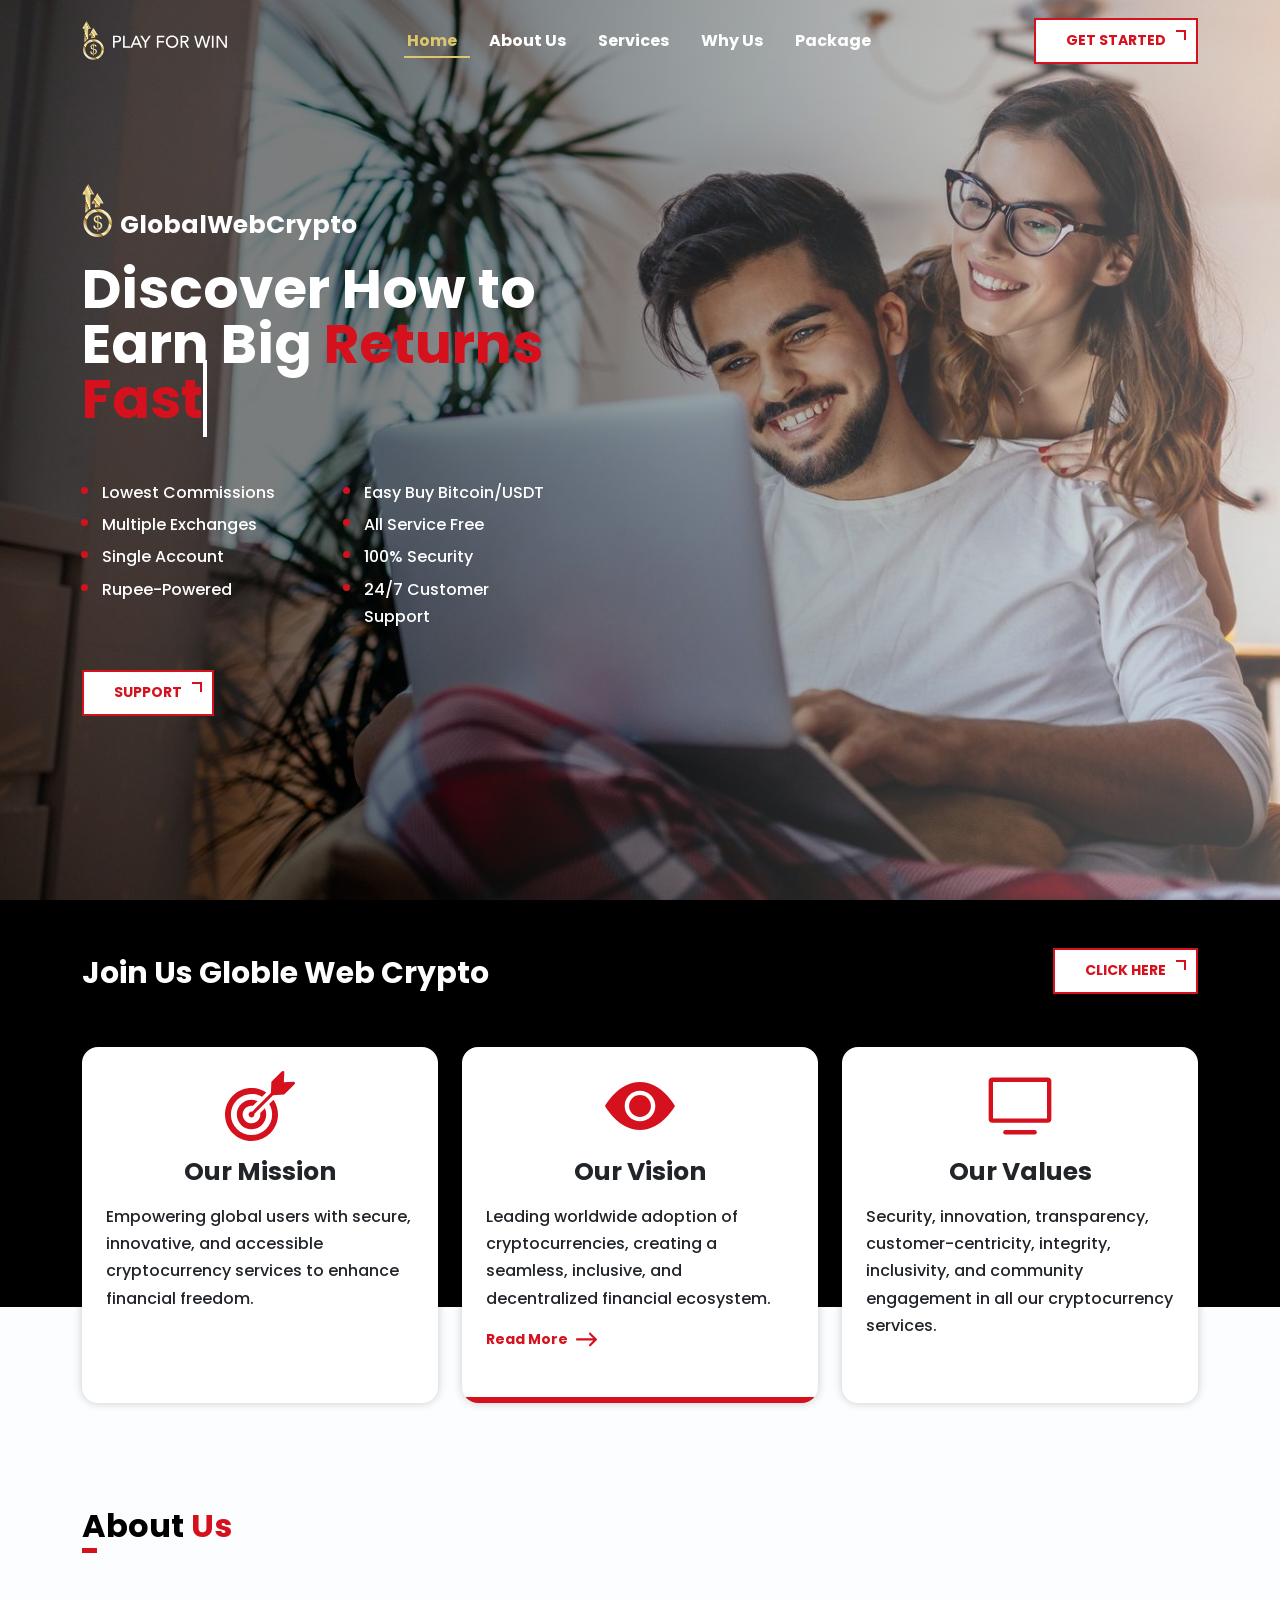
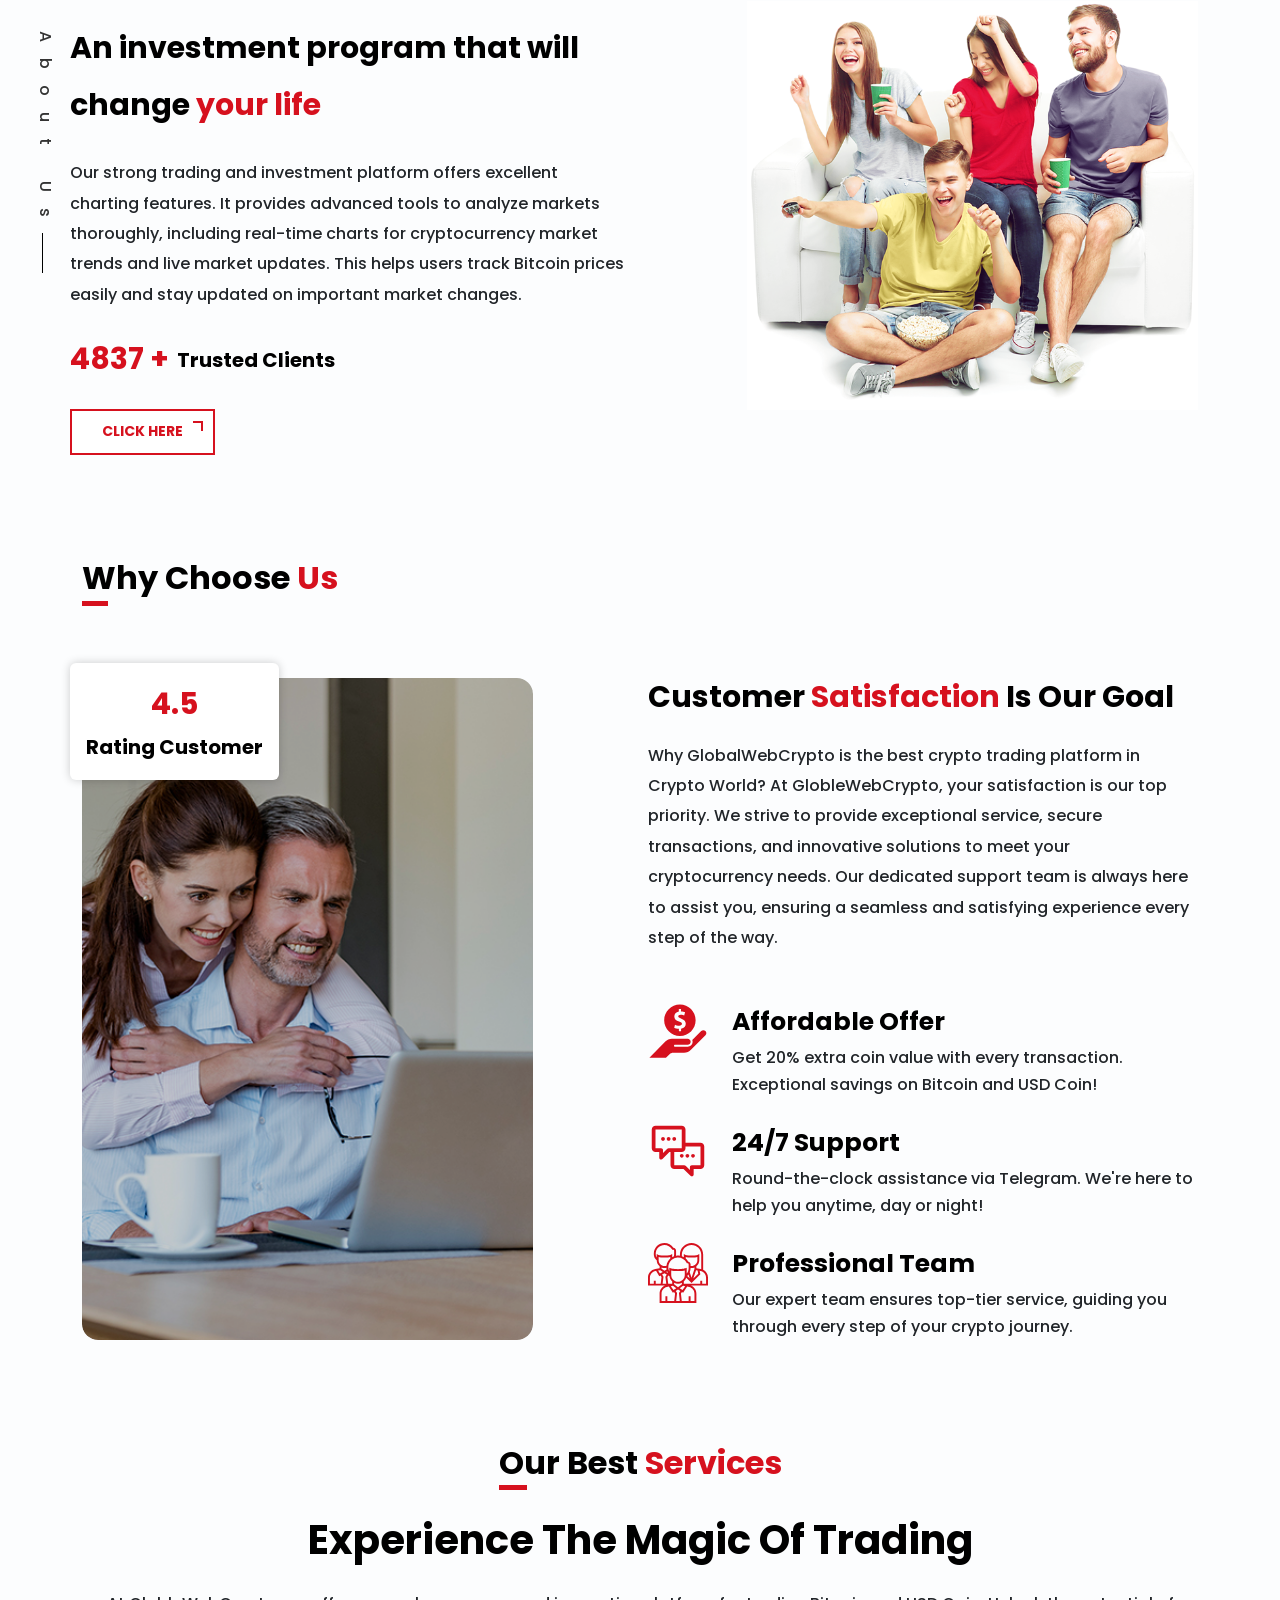
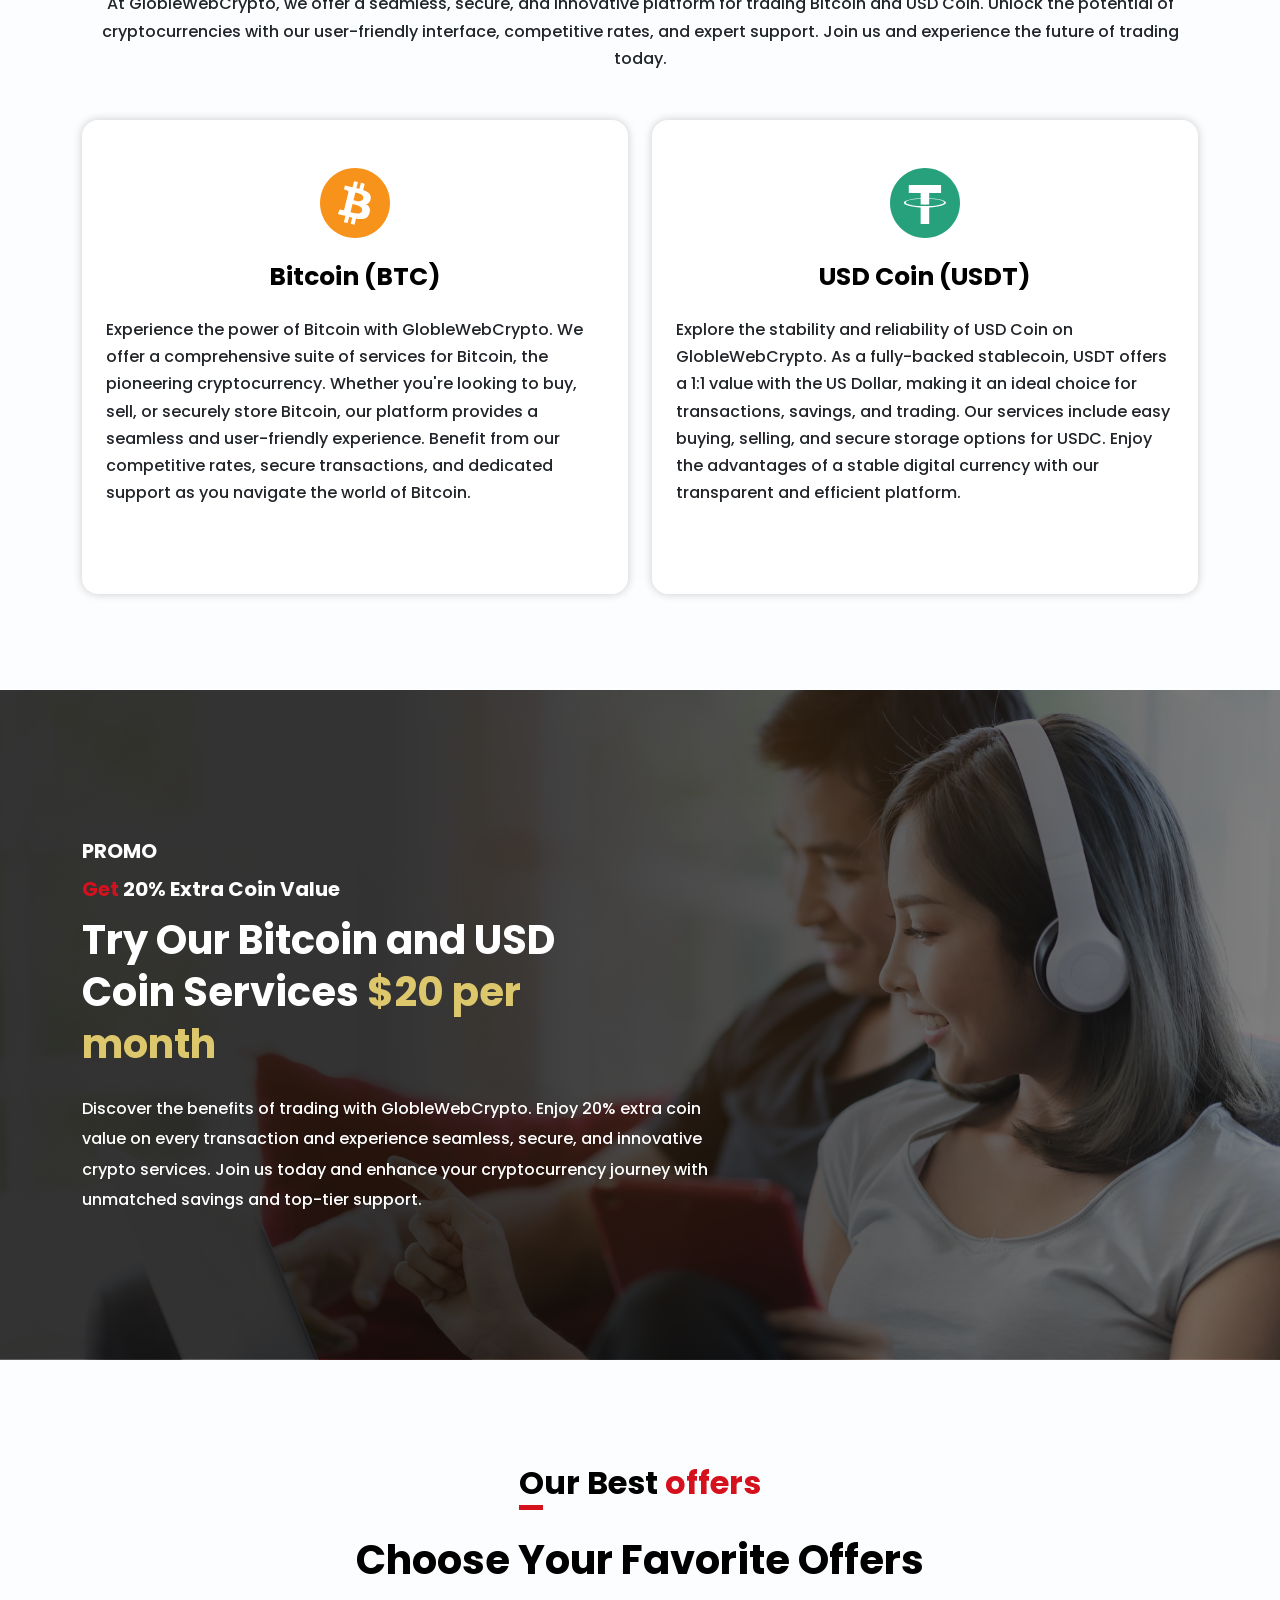
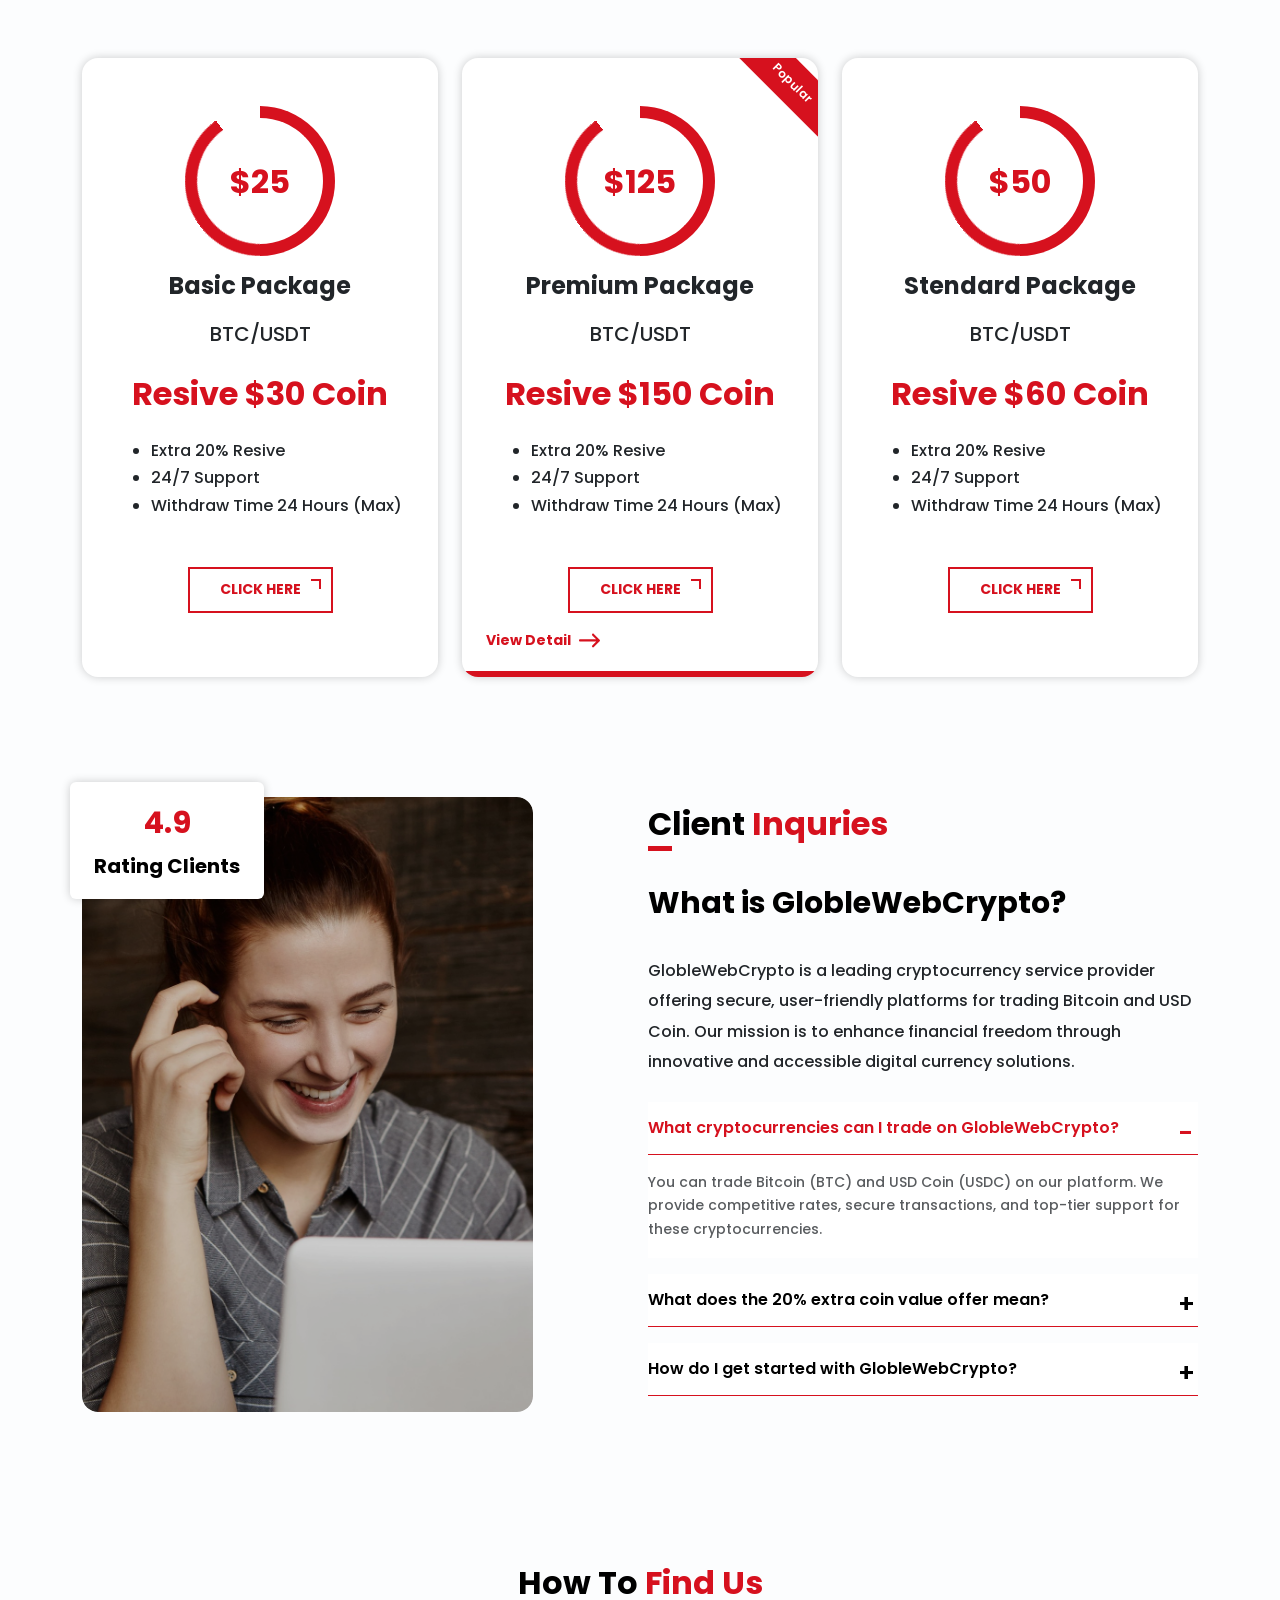
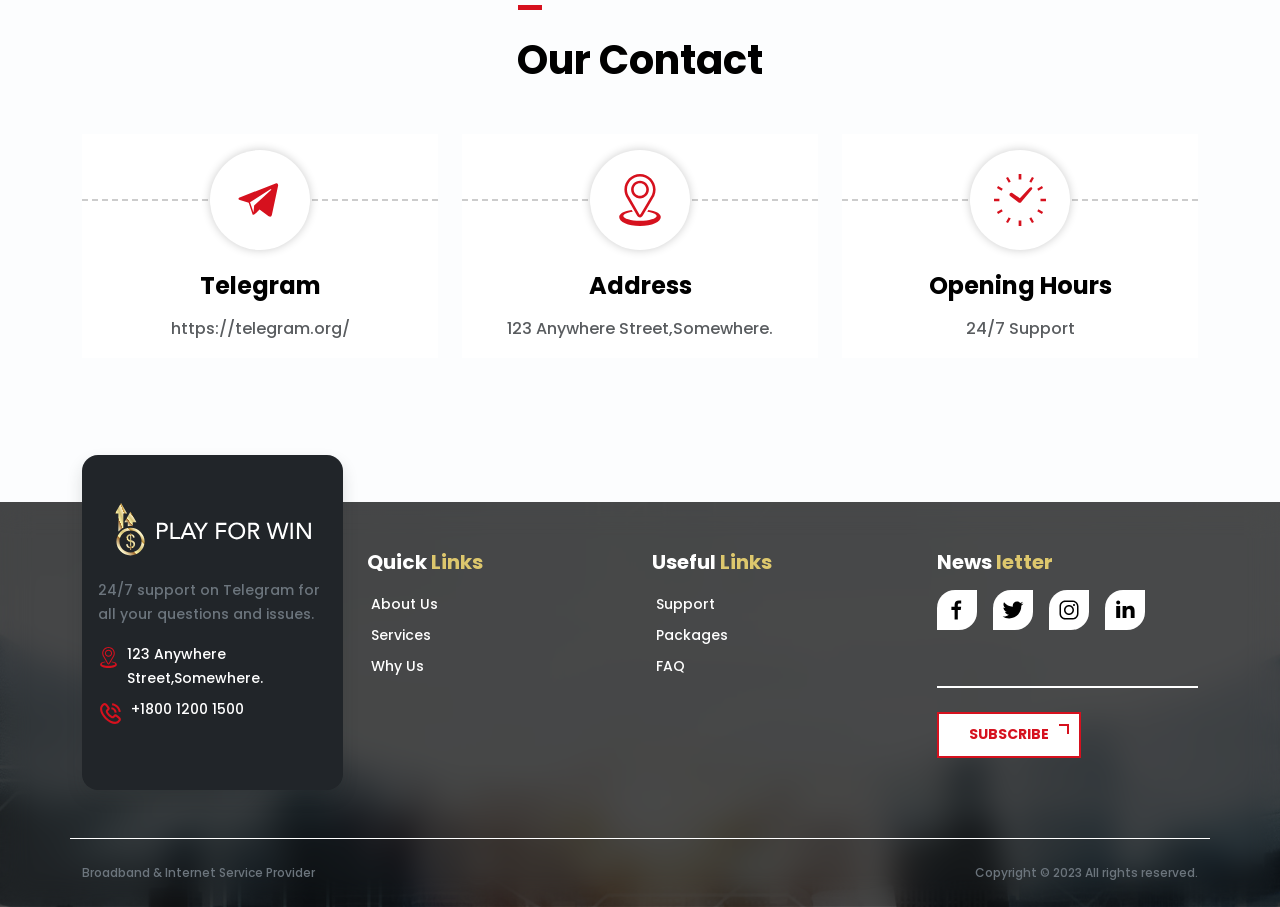
==== index.html @ 0b372827 "Update index.html" ====
<!DOCTYPE html>
<html lang="en">
<head>
    <meta charset="UTF-8">
    <!-- Static Required meta tags (should be same on every page) -->
    <meta http-equiv="content-type" content="text/html; charset=utf-8" />
    <meta name="viewport" content="width=device-width, initial-scale=1, maximum-scale=1, user-scalable=0, shrink-to-fit=no" />
    <meta name="theme-color" content="#1A73E9" />
    <meta http-equiv='X-UA-Compatible' content='IE=edge' />
    <meta name="web-author" content="web-author-name" />
    <meta name="googlebot" content="all">
    <meta name="revisit-after" content="3 days">
    <meta name="copyright" content="Site Name">
    <meta name="language" content="English">
    <meta name="distribution" content="Global" />
    <meta name="rating" content="General" />
    <!-- Twitter Meta -->
    <meta name="twitter:site" content="@miradontsoa">
    <meta name="twitter:creator" content="@miradontsoa">
    <meta name="twitter:card" content="summary">
    <!-- Facebook Meta -->
    <meta property="fb:app_id" content="0" />
    <meta property="og:type" content="website">
    <meta property="og:image:type" content="image/jpg">
    <meta property="og:image:width" content="1200">
    <meta property="og:image:height" content="630">
    <!-- Dynamic Meta Tags (Should change for every page) -->
    <title>GlobleWebCrypto | Home</title>
        <!-- Required meta tags -->
    <meta name="title" content="Title here" />
    <meta name="discrption" content="Discrption here" />
    <meta name="keyword" content="Keyword here" />
    <!-- Twitter Meta -->
    <meta name="twitter:title" content="Title here">
    <meta name="twitter:description" content="Discrption here">
    <meta name="twitter:image" content="assets/img/logo.svg">
    <!-- Facebook Meta -->
    <meta property="og:url" content="">
    <meta property="og:title" content="Title here">
    <meta property="og:description" content="Discrption here">
    <meta property="og:image" content="assets/img/logo/favicon-original.svg">
    <meta property="og:image:secure_url" content="assets/img/logo/favicon-original.svg">
    <link rel="shortcut icon" type="image/x-icon" href="assets/img/logo/favicon-original.svg" />
    <link rel="icon" type="image/x-icon" href="assets/img/logo/favicon-original.svg" />
    <meta name="classification" content="Title here" />
    <link rel="canonical" href="" />
    <!-- Bootstrap Css -->
    <link rel="stylesheet" href="assets/css/bootstrap.min.css">
    <!-- AOS Css -->
    <link rel="stylesheet" href="assets/css/aos.min.css">
    <!-- Custom Css -->
    <link rel="stylesheet" href="assets/css/style.min.css">
</head>

<body class="overflow-hidden">
    <!-- Preloader -->
    <div class="page-loader"><div class="spinner"></div></div>
    <!-- include Header -->
    <nav class="navbar navbar-expand-lg  position-fixed w-100 bg-transparent py-md-3 py-2 top-0" data-aos="fade-down" data-aos-duration="1000">
        <div class="container">
            <a class="navbar-brand fw-medium" href=""><img src="assets/img/header/logo.svg" alt="Logo" class="w-100 h-100"></a>
            <div class="d-lg-none d-flex align-items-center gap-2">
                <a href="https://telegram.org/" class="download_btn main_btn more_btn text-theme2 text-decoration-none d-sm-flex d-none">Get Started</a>
                <div class="icone_list " data-bs-toggle="offcanvas" data-bs-target="#offcanvasRight" aria-controls="offcanvasRight">
                    <img src="assets/img/header/menuBtn.svg" class="w-100" alt="">
                </div>
            </div>
            <div class="collapse navbar-collapse" id="navbarNav">
                <ul class="navbar-nav mx-auto align-items-center gap-3">
                    <li class="nav-item"><a class="nav-link position-relative fs-16 fw-bold fw-normal text-white active" aria-current="page" href="">Home</a></li>
                    <li class="nav-item"><a class="nav-link position-relative fs-16 fw-bold fw-normal text-white" href="#about">About Us</a></li>
                    <li class="nav-item"><a class="nav-link position-relative fs-16 fw-bold fw-normal text-white" href="#service">Services</a></li>
                    <li class="nav-item"><a class="nav-link position-relative fs-16 fw-bold fw-normal text-white" href="#whyus">Why Us</a></li>
                    <li class="nav-item"><a class="nav-link position-relative fs-16 fw-bold fw-normal text-white" href="#packages">Package</a></li>
                </ul>
                <div class="text-center"><a href="https://telegram.org/" class="download_btn main_btn more_btn text-theme2 text-decoration-none">Get Started</a></div>
            </div>
        </div>
        </nav>
        
        <div class="offcanvas offcanvas-end" tabindex="-1" id="offcanvasRight" aria-labelledby="offcanvasRightLabel">
            <div class="offcanvas-header bg-dark py-md-3 py-2">
                <h5 class="offcanvas-title fw-normal my-1 tag_title" id="offcanvasRightLabel"><img src="assets/img/header/logo.svg" alt="Logo" class="h-100"></h5>
                <button type="button" class="closeBtn bg-transparent p-0 shadow-none border-0" data-bs-dismiss="offcanvas"
                    aria-label="Close"><img src="assets/img/header/close.svg" alt="" class="w-100"></button>
            </div>
            <div class="offcanvas-body">
                <ul class="list-unstyled ps-5 tag_list">
                    <li class="pb-3"><a href="" class="fs-14 d-flex w-100 text-uppercase fw-normal text-black text-decoration-none">Home</a></li>
                    <li class="pb-3"><a href="#about" class="fs-14 d-flex w-100 text-uppercase fw-normal text-black text-decoration-none">About Us</a></li>
                    <li class="pb-3"><a href="#service" class="fs-14 d-flex w-100 text-uppercase fw-normal text-black text-decoration-none">Services</a></li>
                    <li class="pb-3"><a href="#whyus" class="fs-14 d-flex w-100 text-uppercase fw-normal text-black text-decoration-none">Why Us</a></li>
                    <li class="pb-3"><a href="#packages" class="fs-14 d-flex w-100 text-uppercase fw-normal text-black text-decoration-none">Package</a></li>
                </ul>
                <div class="d-sm-none d-block ps-5"><a href="https://telegram.org/" class="download_btn main_btn more_btn text-theme2 text-decoration-none">Get Started</a></div>
            </div>
        </div>
    <!-- Hero Section -->
    <div class="container-fluid hero-section vh-100 position-relative">
        <div class="container inner_section h-100 d-flex align-items-center py-md-0 py-5">
            <div class="row mt-md-0 mt-5">
                <div class="col-xl-6 col-lg-9 col-12 px-0 row mx-0 gap-md-4 gap-3 content" data-aos="fade-right" data-aos-duration="1000">
                    <div class="col-12 fs-25 lh-100 text-white fw-bold servicecontent d-flex align-items-sm-end align-items-start gap-2"><div class="serviceimg d-flex align-items-center"><img src="assets/img/icon/logo-icon.svg" class="w-100" alt=""></div>GlobalWebCrypto</div>
                    <div class="col-12 mainheading fs-1 fw-bolder text-white mb-4"> Discover How to Earn Big
                        <a href="https://telegram.org/" class="typewrite text-decoration-none text-theme2 text-center fw-bold" data-period="3000" data-type='[ "Returns Fast"]'>
                            <span class="wrap"></span>
                        </a>
                    </div>
                    <div class="brodline col-md-5 col-sm-6 text-white ps-0">
                        <ul class="fs-16">
                            <li>Lowest Commissions</li>
                            <li>Multiple Exchanges</li>
                            <li>Single Account</li>
                            <li>Rupee-Powered</li>
                        </ul>
                    </div>
                    <div class="brodline col-md-5 col-sm-6 text-white ps-0">
                        <ul class="fs-16">
                            <li>Easy Buy Bitcoin/USDT</li>
                            <li>All Service Free</li>
                            <li>100% Security</li>
                            <li>24/7 Customer Support</li>
                        </ul>
                    </div>
                    <div class=""><a href="https://telegram.org/" class="download_btn main_btn more_btn text-theme2 text-decoration-none">Support</a></div>
                </div>
            </div>
        </div>
    </div>
    <!-- Hero Section End -->

    <!-- Brand Card -->
    <div class="container-fluid brandCard bg-black">
        <div class="container inner_section pt-5">
            <div class="row">
                <div class="col text-white" data-aos="fade-right" data-aos-duration="1000">
                    <div class="fs-30 fw-bold" >Join Us Globle Web Crypto</div>
                    <!-- <div class="fs-30 fw-bold"><a href="tel: +180012001500" class="text-decoration-none text-white">+1800 1200 1500</a></div> -->
                </div>
                <div class="col-lg-auto mt-lg-0 mt-4" data-aos="fade-left" data-aos-duration="1000"><a href="https://telegram.org/" class="download_btn main_btn more_btn text-theme2 text-decoration-none text-nowrap checkBtn">CLICK HERE</a></div>
                <div class="col-12 px-0 mx-0 row pt-5 cardSection">
                    <div class="col-lg-4 mb-lg-0 mb-4" data-aos="fade-up" data-aos-duration="1000">
                        <div class="card h-100 border-0 rounded-4">
                            <div class="card-body p-4">
                                <div class="card-img text-center"><img src="assets/img/icon/mision.svg" class="h-100" alt="img"></div>
                                <h5 class="card-title text-center py-3 m-0 fs-25 fw-bold">Our Mission</h5>
                                <p class="card-text fs-16 lh-md text-justify">Empowering global users with secure, innovative, and accessible cryptocurrency services to enhance financial freedom.</p>
                                <a href="https://telegram.org/" class="readMoreBtn d-flex align-items-center text-decoration-none text-theme2 fw-bold fs-14">Read More <img src="assets/img/icon/rightarrow.svg" class="ms-2" alt=""></a>
                            </div>
                        </div>
                    </div>
                    <div class="col-lg-4 mb-lg-0 mb-4" data-aos="fade-up" data-aos-duration="1000">
                        <div class="card h-100 border-0 rounded-4 active">
                            <div class="card-body p-4">
                                <div class="card-img text-center"><img src="assets/img/icon/vision.svg" class="h-100" alt="img"></div>
                                <h5 class="card-title text-center py-3 m-0 fs-25 fw-bold">Our Vision</h5>
                                <p class="card-text fs-16 lh-md text-justify">Leading worldwide adoption of cryptocurrencies, creating a seamless, inclusive, and decentralized financial ecosystem.</p>
                                <a href="https://telegram.org/" class="readMoreBtn d-flex align-items-center text-decoration-none text-theme2 fw-bold fs-14">Read More <img src="assets/img/icon/rightarrow.svg" class="ms-2" alt=""></a>
                            </div>
                        </div>
                    </div>
                    <div class="col-lg-4 mb-lg-0 mb-4" data-aos="fade-up" data-aos-duration="1000">
                        <div class="card h-100 border-0 rounded-4">
                            <div class="card-body p-4">
                                <div class="card-img text-center"><img src="assets/img/icon/smart-tv.svg" class="h-100" alt="img"></div>
                                <h5 class="card-title text-center py-3 m-0 fs-25 fw-bold">Our Values</h5>
                                <p class="card-text fs-16 lh-md text-justify">Security, innovation, transparency, customer-centricity, integrity, inclusivity, and community engagement in all our cryptocurrency services.</p>
                                <a href="https://telegram.org/" class="readMoreBtn d-flex align-items-center text-decoration-none text-theme2 fw-bold fs-14">Read More <img src="assets/img/icon/rightarrow.svg" class="ms-2" alt=""></a>
                            </div>
                        </div>
                    </div>
                </div>
            </div>
        </div>
    </div>
    <!-- Brand Card End-->

    <!-- About Us Section -->
    <div class="container-fluid py-5  mt-5" id="about">
        <div class="container mt-md-5 mt-2 pt-lg-5">
            <div class="sectionheading mb-lg-5 mb-4 fs-2 fw-bold text-black" data-aos="fade-right" data-aos-duration="1000">About <span class="text-theme2">Us</span></div>
            <div class="row justify-content-between">
                <div class="col-xl-6 col-lg-7 position-relative order-lg-1 order-2 ps-md-0 ps-4" data-aos="fade-up-right" data-aos-duration="1000">
                    <h6 class="sideHeading typewrite m-0">About Us</h6>
                    <div class="fs-30 text-black fw-bold lh-150">An investment program that will change  <span class="text-theme2">your life</span> </div>
                    <div class="fs-16 lh-150 mt-4">Our strong trading and investment platform offers excellent charting features. It provides advanced tools to analyze markets thoroughly, including real-time charts for cryptocurrency market trends and live market updates. This helps users track Bitcoin prices easily and stay updated on important market changes.</div>
                    <div class="col-12 px-0 mx-0 row py-4 g-2">
                        <!-- <div class="col-xl-6 col px-0 text-nowrap">
                            <div class="d-flex align-items-center text-black fw-bold fs-20"><span class="fw-bolder fs-30 text-theme2 me-1">4K</span> Ultra HD Quality</div>
                        </div> -->
                        <div class="col-xl-6 col px-0 text-nowrap">
                            <div class="d-flex align-items-center text-black fw-bold fs-20"><span class="fw-bolder fs-30 text-theme2 me-2">4837 +</span> Trusted Clients</div>
                        </div>
                    </div>
                    <div class=""><a href="https://telegram.org/" class="download_btn main_btn more_btn text-theme2 text-decoration-none">CLICK HERE</a></div>
                </div>
                <div class="col-lg-5 order-lg-2 order-1 mb-lg-0 mb-4" data-aos="fade-up-left" data-aos-duration="1000">
                    <div class=""><img src="assets/img/index/aboutus.png" alt="" class="w-100"></div>
                </div>
            </div>
        </div>
    </div>
    <!-- About Us Section End-->


    <!-- Why Choose Us Section -->
    <div class="container-fluid py-md-5 whychooseusSection" id="whyus">
        <div class="container inner_section">
            <div class="sectionheading mb-md-5 mb-4 fs-2 fw-bold text-black" data-aos="fade-right" data-aos-duration="1000">Why Choose <span class="text-theme2">Us</span></div>
            <div class="row pt-4 justify-content-between">
                <div class="col-xl-5 col-lg-6 mb-lg-0 mb-4 leftSide position-relative" data-aos="zoom-in-right" data-aos-duration="1000">
                    <div class="rounded-4 userImg position-relative h-100"><img src="assets/img/index/whychooseus.jpg" alt="" class="w-100 h-100 rounded-4"></div>
                    <div class="text-center card d-inline-block border-0 bg-white position-absolute ratings">
                        <div class="card-body">
                            <div class="fs-30 text-theme2 fw-bolder userrating">4.5</div>
                            <div class="text-black fs-20 fw-bold ratingCustomer">Rating Customer</div>
                        </div>
                    </div>
                </div>
                <div class="col-lg-6 ps-xl-2 ps-lg-5 position-relative contentSide" data-aos="zoom-in-left" data-aos-duration="1000">
                    <div class="fs-30 text-black fw-bold lh-120">Customer <span class="text-theme2">Satisfaction</span> Is Our Goal</div>
                    <div class="fs-16 lh-150 mt-4">
                        Why GlobalWebCrypto is the best crypto trading platform in Crypto World?
                        At GlobleWebCrypto, your satisfaction is our top priority. We strive to provide exceptional service, secure transactions, and innovative solutions to meet your cryptocurrency needs. Our dedicated support team is always here to assist you, ensuring a seamless and satisfying experience every step of the way.
                    </div>
                    <div class="col-12 px-0 mx-0 row pt-5 py-4 gap-4 whychooseSide">
                        <div class="col-auto px-0">
                            <div class="monyIcone"><img src="assets/img/icon/save-money.svg" alt="" class="h-100"></div>
                        </div>
                        <div class="col px-0">
                            <div class="text-black fw-bold fs-25">Affordable Offer</div>
                            <div class="fs-16">Get 20% extra coin value with every transaction. Exceptional savings on Bitcoin and USD Coin!</div>
                        </div>
                    </div>
                    <div class="col-12 px-0 mx-0 row pb-4 gap-4 whychooseSide">
                        <div class="col-auto px-0">
                            <div class="monyIcone"><img src="assets/img/icon/chat.svg" alt="" class="h-100"></div>
                        </div>
                        <div class="col px-0">
                            <div class="text-black fw-bold fs-25">24/7 Support</div>
                            <div class="fs-16">Round-the-clock assistance via Telegram. We're here to help you anytime, day or night!</div>
                        </div>
                    </div>
                    <div class="col-12 px-0 mx-0 row  gap-4 whychooseSide">
                        <div class="col-auto px-0">
                            <div class="monyIcone"><img src="assets/img/icon/team.svg" alt="" class="h-100"></div>
                        </div>
                        <div class="col px-0">
                            <div class="text-black fw-bold fs-25">Professional Team</div>
                            <div class="fs-16">Our expert team ensures top-tier service, guiding you through every step of your crypto journey.</div>
                        </div>
                    </div>
                </div>
            </div>
        </div>
    </div>
    <!-- Why Choose Us Section -->


    <!-- Our Best Services Section -->
    <div class="container-fluid py-5 ourBestServices" id="service">
        <div class="container">
            <div class="row">
                <div class="col-12 text-md-center">
                    <div class="sectionheading  mb-4  fs-2 fw-bold text-black" data-aos="fade-right" data-aos-duration="1000">Our Best <span class="text-theme2">Services</span></div>
                    <div class="fw-bolder mb-md-4 mb-3 text-black fs-1 lh-120" data-aos="fade-left" data-aos-duration="1000">Experience The Magic Of Trading</div>
                    <div class="fs-16 text-dark" data-aos="fade-right" data-aos-duration="1000">At GlobleWebCrypto, we offer a seamless, secure, and innovative platform for trading Bitcoin and USD Coin. Unlock the potential of cryptocurrencies with our user-friendly interface, competitive rates, and expert support. Join us and experience the future of trading today.</div>
                </div>
                <div class="col-12 px-0 mx-0 g-4 row  cardSection">
                    <div class="col-md-6 col-sm-12" data-aos="fade-up" data-aos-duration="1000">
                        <div class="card h-100 border-0 rounded-4">
                            <div class="card-body py-lg-5 p-4">
                                <div class="card-img text-center"><img src="assets/img/icon/btc.svg" class="h-100" alt="img"></div>
                                <h5 class="card-title text-center py-4 m-0 fs-25 fw-bold text-black">Bitcoin (BTC)</h5>
                                <p class="card-text fs-16 lh-md text-justify">Experience the power of Bitcoin with GlobleWebCrypto. We offer a comprehensive suite of services for Bitcoin, the pioneering cryptocurrency. Whether you're looking to buy, sell, or securely store Bitcoin, our platform provides a seamless and user-friendly experience. Benefit from our competitive rates, secure transactions, and dedicated support as you navigate the world of Bitcoin.</p>
                                <a href="https://telegram.org/" class="readMoreBtn d-flex align-items-center text-decoration-none text-theme2 fw-bold fs-14">View Detail <img src="assets/img/icon/rightarrow.svg" class="ms-2" alt=""></a>
                            </div>
                        </div>
                    </div>
                    <div class="col-md-6 col-sm-12" data-aos="fade-up" data-aos-duration="1000">
                        <div class="card h-100 border-0 rounded-4">
                            <div class="card-body py-lg-5 p-4">
                                <div class="card-img text-center"><img src="assets/img/icon/usdt.svg" class="h-100" alt="img"></div>
                                <h5 class="card-title text-center py-4 m-0 fs-25 fw-bold text-black">USD Coin (USDT)</h5>
                                <p class="card-text fs-16 lh-md text-justify">Explore the stability and reliability of USD Coin on GlobleWebCrypto. As a fully-backed stablecoin, USDT offers a 1:1 value with the US Dollar, making it an ideal choice for transactions, savings, and trading. Our services include easy buying, selling, and secure storage options for USDC. Enjoy the advantages of a stable digital currency with our transparent and efficient platform.</p>
                                <a href="https://telegram.org/" class="readMoreBtn d-flex align-items-center text-decoration-none text-theme2 fw-bold fs-14">View Detail <img src="assets/img/icon/rightarrow.svg" class="ms-2" alt=""></a>
                            </div>
                        </div>
                    </div>
                </div>
            </div>
        </div>
    </div>
    <!-- Our Best Services Section End-->

    <!-- Promo Code Section -->
    <div class="container-fluid discountSection my-md-5 mt-2 py-5">
        <div class="container inner_section my-5 py-md-5">
            <div class="row">
                <div class="col-12 fs-20 text-white fw-bolder mb-1" data-aos="fade-right" data-aos-duration="1000">PROMO</div>
                <div class="col-12 fs-20 fw-bold text-white mb-2" data-aos="fade-left" data-aos-duration="1000"> <span class="text-theme2">Get</span> 20% Extra Coin Value</div>
                <div class="col-lg-6 fs-1 fw-bold text-white lh-120 mb-4" data-aos="fade-right" data-aos-duration="1000">Try Our Bitcoin and USD Coin Services <span class="text-theme1"> $20 per month</span></div>
                <div class="col-lg-7 text-white fs-16 lh-150" data-aos="fade-left" data-aos-duration="1000">Discover the benefits of trading with GlobleWebCrypto. Enjoy 20% extra coin value on every transaction and experience seamless, secure, and innovative crypto services. Join us today and enhance your cryptocurrency journey with unmatched savings and top-tier support.</div>
            </div>
        </div>
    </div>
    <!-- Promo Code Section End -->

    <!-- Our Best Packages Section -->
    <div class="container-fluid py-5 packagesSection" id="packages">
        <div class="container inner_section">
            <div class="row">
                <div class="col-12 text-md-center">
                    <div class="sectionheading mb-4 fs-2 fw-bold text-black" data-aos="fade-right" data-aos-duration="1000">Our Best <span class="text-theme2">offers</span></div>
                    <div class="fw-bolder mb-md-4 mb-3 text-black fs-1 lh-120" data-aos="fade-left" data-aos-duration="1000">Choose Your Favorite Offers</div>
                    <!-- <div class="fs-16 text-dark" data-aos="fade-right" data-aos-duration="1000">Lorem ipsum dolor sit amet consectetur adipisicing elit. Voluptates, aliquam laborum! Sunt tempora fugit aliquid.</div> -->
                </div>
                <div class="col-12 px-0 mx-0 g-4 row  cardSection">
                    <div class="col-xl-4 col-md-6" data-aos="fade-up" data-aos-duration="1000">
                        <div class="card h-100 border-0 rounded-4">
                            <div class="card-body p-4 pt-5">
                                <div class="roundedprogress blue">
                                    <span class="progress-left">
                                        <span class="progress-bar"></span>
                                    </span>
                                    <span class="progress-right">
                                        <span class="progress-bar"></span>
                                    </span>
                                    <div class="progress-value fw-bold fs-2 d-flex align-items-center justify-content-center">$25</div>
                                </div>
                                <h5 class="card-title text-center py-3 m-0 fs-4 fw-bold">Basic Package</h5>
                                <div class="text-center fs-5 mb-3">BTC/USDT</div>
                                <div class="fs-2 text-center mb-3 fw-bolder text-theme2">Resive $30 Coin </div>
                                <div class="card-text fs-16 pb-3 text-center">
                                    <ul class="d-inline-block mx-auto text-start">
                                        <li>Extra 20% Resive</li>
                                        <li>24/7 Support</li>
                                        <li>Withdraw Time 24 Hours (Max)</li>
                                    </ul>
                                </div>
                                <div class="text-center my-3"><a href="https://telegram.org/" class="download_btn main_btn more_btn text-theme2 text-decoration-none">Click Here</a></div>
                                <a href="https://telegram.org/" class="readMoreBtn d-flex align-items-center text-decoration-none text-theme2 fw-bold fs-14">View Detail <img src="assets/img/icon/rightarrow.svg" class="ms-2" alt=""></a>
                            </div>
                        </div>
                    </div>
                    <div class="col-xl-4 col-md-6" data-aos="fade-up" data-aos-duration="1000">
                        <div class="card h-100 border-0 rounded-4 active">
                            <div class="card-body p-4 pt-5">
                                <div class="roundedprogress blue">
                                    <span class="progress-left">
                                        <span class="progress-bar"></span>
                                    </span>
                                    <span class="progress-right">
                                        <span class="progress-bar"></span>
                                    </span>
                                    <div class="progress-value fw-bold fs-2 d-flex align-items-center justify-content-center">$125</div>
                                </div>
                                <h5 class="card-title text-center py-3 m-0 fs-4 fw-bold"> Premium Package </h5>
                                <div class="text-center fs-5 mb-3">BTC/USDT</div>
                                <div class="fs-2 text-center mb-3 fw-bolder text-theme2">Resive $150 Coin</div>
                                <div class="card-text fs-16 pb-3 text-center">
                                    <ul class="d-inline-block mx-auto text-start">
                                        <li>Extra 20% Resive</li>
                                        <li>24/7 Support</li>
                                        <li>Withdraw Time 24 Hours (Max)</li>
                                    </ul>
                                </div>
                                <div class="text-center my-3"><a href="https://telegram.org/" class="download_btn main_btn more_btn text-theme2 text-decoration-none">Click Here</a></div>
                                <a href="https://telegram.org/" class="readMoreBtn d-flex align-items-center text-decoration-none text-theme2 fw-bold fs-14">View Detail <img src="assets/img/icon/rightarrow.svg" class="ms-2" alt=""></a>
                            </div>
                        </div>
                    </div>
                    <div class="col-xl-4 col-md-6" data-aos="fade-up" data-aos-duration="1000">
                        <div class="card h-100 border-0 rounded-4">
                            <div class="card-body p-4 pt-5">
                                <div class="roundedprogress blue">
                                    <span class="progress-left">
                                        <span class="progress-bar"></span>
                                    </span>
                                    <span class="progress-right">
                                        <span class="progress-bar"></span>
                                    </span>
                                    <div class="progress-value fw-bold fs-2 d-flex align-items-center justify-content-center">$50</div>
                                </div>
                                <h5 class="card-title text-center py-3 m-0 fs-4 fw-bold">Stendard Package</h5>
                                <div class="text-center fs-5 mb-3">BTC/USDT</div>
                                <div class="fs-2 text-center mb-3 fw-bolder text-theme2">Resive $60 Coin</div>
                                <div class="card-text fs-16 pb-3 text-center">
                                    <ul class="d-inline-block mx-auto text-start">
                                        <li>Extra 20% Resive</li>
                                        <li>24/7 Support</li>
                                        <li>Withdraw Time 24 Hours (Max)</li>
                                    </ul>
                                </div>
                                <div class="text-center my-3"><a href="https://telegram.org/" class="download_btn main_btn more_btn text-theme2 text-decoration-none">Click Here</a></div>
                                <a href="https://telegram.org/" class="readMoreBtn d-flex align-items-center text-decoration-none text-theme2 fw-bold fs-14">View Detail <img src="assets/img/icon/rightarrow.svg" class="ms-2" alt=""></a>
                            </div>
                        </div>
                    </div>
                </div>
            </div>
        </div>
    </div>
    <!-- Our Best Packages Section End-->


    <!-- Client Questions Section -->
    <div class="container-fluid py-5 mb-md-5 whychooseusSection packageClientSection" id="faq">
        <div class="container inner_section">
            <div class="sectionheading mb-md-5 mb-4 fs-2 fw-bold text-black d-lg-none" data-aos="fade-right" data-aos-duration="1000">Client <span class="text-theme2">Inquries</span></div>
            <div class="row pt-4 justify-content-between">
                <div class="col-xl-5 col-lg-6 mb-lg-0 mb-4 leftSide position-relative" data-aos="zoom-in-right" data-aos-duration="1000">
                    <div class="rounded-4 userImg position-relative h-100"><img src="assets/img/package/Use-data-User.jpg" alt="" class="w-100 h-100 rounded-4"></div>
                    <div class="text-center card d-inline-block border-0 bg-white position-absolute ratings">
                        <div class="card-body px-4">
                            <div class="fs-30 text-theme2 fw-bolder userrating">4.9</div>
                            <div class="text-black fs-20 fw-bold ratingCustomer">Rating Clients</div>
                        </div>
                    </div>
                </div>
                <div class="col-lg-6 ps-xl-2 ps-lg-5 position-relative contentSide" data-aos="fade-left" data-aos-duration="1000">
                    <div class="sectionheading mb-4 fs-2 fw-bold text-black d-lg-inline-block d-none">Client <span class="text-theme2">Inquries</span></div>
                    <div class="fs-30 text-black fw-bold lh-150">What is GlobleWebCrypto?</div>
                    <div class="fs-16 lh-150 my-4">GlobleWebCrypto is a leading cryptocurrency service provider offering secure, user-friendly platforms for trading Bitcoin and USD Coin. Our mission is to enhance financial freedom through innovative and accessible digital currency solutions.</div>
                    <div class="accordion accordion-flush " id="accordionFlushExample">
                        <div class="accordion-item border-0 mb-3" data-aos="fade-left" data-aos-duration="1000">
                            <h2 class="accordion-header" id="flush-headingOne">
                                <button class="accordion-button text-black fs-16 shadow-none border-0 px-0 " type="button" data-bs-toggle="collapse" data-bs-target="#flush-collapseOne" aria-expanded="true" aria-controls="flush-collapseOne">
                                    What cryptocurrencies can I trade on GlobleWebCrypto?
                                </button>
                            </h2>
                            <div id="flush-collapseOne" class="accordion-collapse collapse show" aria-labelledby="flush-headingOne" data-bs-parent="#accordionFlushExample">
                                <div class="accordion-body fs-14 text-muted fs-normal px-0">You can trade Bitcoin (BTC) and USD Coin (USDC) on our platform. We provide competitive rates, secure transactions, and top-tier support for these cryptocurrencies.</div>
                            </div>
                        </div>
                        <div class="accordion-item border-0 mb-3" data-aos="fade-right" data-aos-duration="1000">
                            <h2 class="accordion-header" id="flush-headingTwo">
                                <button class="accordion-button text-black fs-16 shadow-none border-0 px-0 collapsed" type="button" data-bs-toggle="collapse" data-bs-target="#flush-collapseTwo" aria-expanded="false" aria-controls="flush-collapseTwo">
                                    What does the 20% extra coin value offer mean?
                                </button>
                            </h2>
                            <div id="flush-collapseTwo" class="accordion-collapse collapse" aria-labelledby="flush-headingTwo" data-bs-parent="#accordionFlushExample">
                                <div class="accordion-body fs-14 text-muted fs-normal px-0">With our special promotion, you receive 20% extra coin value on every transaction. This means you get more cryptocurrency for your money, making your investments more valuable.</div>
                            </div>
                        </div>
                        <div class="accordion-item border-0 mb-3" data-aos="fade-left" data-aos-duration="1000">
                            <h2 class="accordion-header" id="flush-headingThree">
                                <button class="accordion-button text-black fs-16 shadow-none border-0 px-0 collapsed" type="button" data-bs-toggle="collapse" data-bs-target="#flush-collapseThree" aria-expanded="false" aria-controls="flush-collapseThree">
                                    How do I get started with GlobleWebCrypto?
                                </button>
                            </h2>
                            <div id="flush-collapseThree" class="accordion-collapse collapse" aria-labelledby="flush-headingThree" data-bs-parent="#accordionFlushExample">
                                <div class="accordion-body fs-14 text-muted fs-normal px-0">Getting started is easy. Simply sign up on our website, complete the verification process, and you can begin trading Bitcoin and USD Coin immediately.</div>
                            </div>
                        </div>
                    </div>
                </div>
            </div>
        </div>
    </div>
    <!-- Client Questions Section End-->

    <!-- Contact Us Section -->
    <div class="container-fluid py-5 mb-5 contactsSection" id="contact">
        <div class="container inner_section">
            <div class="row">
                <div class="col-12 text-center">
                    <div class="sectionheading mb-4 fs-2 fw-bold text-black" data-aos="fade-right" data-aos-duration="1000">How To <span class="text-theme2">Find Us</span></div>
                    <div class="fw-bolder mb-md-4 mb-3 text-black fs-1 lh-120" data-aos="fade-left" data-aos-duration="1000">Our Contact</div>
                </div>
                <div class="col-12 px-0 m-0 g-4 row cardsection" data-aos="fade-up" data-aos-duration="1000">
                    <div class="col-lg-4 col-md-6" data-aos="fade-right" data-aos-duration="1000">
                        <div class="card px-0 py-3 border-0 rounded-0 shadow-none h-100">
                            <div class="card-body mb-3 p-0 position-relative d-flex justify-content-center">
                                <a href="https://telegram.org/" class="text-decoration-none rounded-circle p-4 chooseList bg-white d-flex align-items-center justify-content-center"><img src="assets/img/icon/telegram.svg" alt="location" class="w-100"></a>
                                <span class="position-absolute dashBorder w-100"></span>
                            </div>
                            <div class="subBody text-center">
                                <div class="text-black fw-bold fs-4 mb-2">Telegram</div>
                                <div class="text-muted fs-16 fw-normal">https://telegram.org/</div>
                            </div>
                        </div>
                    </div>
                    <div class="col-lg-4 col-md-6" data-aos="fade-right" data-aos-duration="1000">
                        <div class="card px-0 py-3 border-0 rounded-0 shadow-none h-100">
                            <div class="card-body mb-3 p-0 position-relative d-flex justify-content-center">
                                <a href="https://www.google.com/maps/place/123+Street+Rd,+West+Chester,+PA+19382,+USA/@39.921343,-75.5757443,17z/data=!3m1!4b1!4m5!3m4!1s0x89c6f057e337ceb1:0xf88e9358177cf5d5!8m2!3d39.9213389!4d-75.5735556" class="text-decoration-none rounded-circle p-4 chooseList bg-white d-flex align-items-center justify-content-center"><img src="assets/img/icon/location.svg" alt="location" class="w-100"></a>
                                <span class="position-absolute dashBorder w-100"></span>
                            </div>
                            <div class="subBody text-center">
                                <div class="text-black fw-bold fs-4 mb-2">Address</div>
                                <div class="text-muted fs-16 fw-normal">123 Anywhere Street,Somewhere.</div>
                            </div>
                        </div>
                    </div>
                    <div class="col-lg-4 col-md-12" data-aos="fade-left" data-aos-duration="1000">
                        <div class="card px-0 py-3 border-0 rounded-0 shadow-none h-100">
                            <div class="card-body mb-3 p-0 position-relative d-flex justify-content-center">
                                <a href="https://telegram.org/" class="text-decoration-none rounded-circle p-4 chooseList bg-white d-flex align-items-center justify-content-center"><img src="assets/img/icon/clock.svg" alt="location" class="w-100"></a>
                                <span class="position-absolute dashBorder w-100"></span>
                            </div>
                            <div class="subBody text-center">
                                <div class="text-black fw-bold fs-4 mb-2">Opening Hours</div>
                                <div class="text-muted fs-16 fw-normal">24/7 Support</div>
                            </div>
                        </div>
                    </div>
                </div>
                <!-- <div class="col-12 text-center fs-20 text-black mt-md-5" data-aos="fade-right" data-aos-duration="1000">Trusted Over <span class="text-theme2">2489+</span> Companies in the World</div> -->
            </div>
        </div>
    </div>
    <!-- Contact Us Section End-->
    <footer class="footer_section pt-5" data-aos="fade-down" data-aos-duration="1000">
        <div class="container-fluid inner_section pt-5 position-relative"  >
            <div class="container sub_fluid position-relative" >
                <div class="row g-4">
                    <div class="col-lg-3 col-md-6 col-12">
                        <div class="footer_box card border-0 shadow rounded-4 bg-dark">
                            <div class="card-body py-5">
                                <div class="footerlogo text-center mb-3"><img src="assets/img/header/logo.svg" alt=""></div>
                                <p class="text-secondary fs-14">24/7 support on Telegram for all your questions and issues.</p>
                                <ul class="linksfooter list-unstyled p-0">
                                    <li class="d-flex align-items-start mb-2 gap-2"><div class="iconImg d-inline-block"><img src="assets/img/icon/location.svg" alt="" class="w-100"></div><a href="https://telegram.org/" class="text-decoration-none text-white fs-14 d-block">123 Anywhere Street,Somewhere.</a></li>
                                    <li class="d-flex align-items-start mb-2 gap-2"><div class="iconImg d-inline-block"><img src="assets/img/icon/calling.svg" alt="" class="w-100"></div><a href="tel: +180012001500" class="text-decoration-none text-white fs-14 d-block">+1800 1200 1500</a></li>
                                </ul>
                            </div>
                        </div>
                    </div>
                    <div class="col-lg-3 col-md-6 col-12">
                        <div class="footer_box">
                            <h2 class="box_head inner_heading text-white fw-bold mb-3 fs-20">Quick <span class="text-theme1">Links</span></h2>
                            <ul class="links_footer list-unstyled p-0">
                                <li><a href="#about" class="text-decoration-none text-white fs-14 mb-1 d-inline-block"><i class="me-1 imgr img-angle-double-right"></i>About Us</a></li>
                                <li><a href="#service" class="text-decoration-none text-white fs-14 mb-1 d-inline-block"><i class="me-1 imgr img-angle-double-right"></i>Services</a></li>
                                <li><a href="#whyus" class="text-decoration-none text-white fs-14 mb-1 d-inline-block"><i class="me-1 imgr img-angle-double-right"></i>Why Us</a></li>
                            </ul>
                        </div>
                    </div>
                    <div class="col-lg-3 col-md-6 col-12">
                        <div class="footer_box">
                            <h2 class="box_head inner_heading text-white fw-bold mb-3 fs-20">Useful <span class="text-theme1">Links</span></h2>
                            <ul class="links_footer list-unstyled p-0">
                                <li><a href="#contact" class="text-decoration-none text-white fs-14 mb-1 d-inline-block"><i class="me-1 imgr img-angle-double-right"></i>Support</a></li>
                                <li><a href="#packages" class="text-decoration-none text-white fs-14 mb-1 d-inline-block"><i class="me-1 imgr img-angle-double-right"></i>Packages</a></li>
                                <li><a href="#faq" class="text-decoration-none text-white fs-14 mb-1 d-inline-block"><i class="me-1 imgr img-angle-double-right"></i>FAQ</a></li>
                            </ul>
                        </div>
                    </div>
                    <div class="col-lg-3 col-md-6 col-12">
                        <div class="footer_box">
                            <h2 class="box_head inner_heading text-white fw-bold mb-3 fs-20">News <span class="text-theme1">letter</span></h2>
                            <div class="social_icon">
                                <ul class="socillinkfooter list-unstyled p-0 d-flex align-items-center gap-3">
                                    <li><a href="https://www.facebook.com/" class="text-decoration-none text-white mb-1 p-2 bg-white text-theme1 d-flex align-items-center justify-content-center"><img src="assets/img/icon/fb.svg" alt="" class="w-100 h-100"></a></li>
                                    <li><a href="https://twitter.com/" class="text-decoration-none text-white mb-1 p-2 bg-white text-theme1 d-flex align-items-center justify-content-center"><img src="assets/img/icon/twitter.svg" alt="" class="w-100 h-100"></a></li>
                                    <li><a href="https://www.instagram.com/" class="text-decoration-none text-white mb-1 p-2 bg-white text-theme1 d-flex align-items-center justify-content-center"><img src="assets/img/icon/instagram.svg" alt="" class="w-100 h-100"></a></li>
                                    <li><a href="https://www.linkedin.com/" class="text-decoration-none text-white mb-1 p-2 bg-white text-theme1 d-flex align-items-center justify-content-center"><img src="assets/img/icon/linkedin.svg" alt="" class="w-100 h-100"></a></li>
                                </ul>
                            </div>
                            <div class="subscribeinput">
                                <input type="email" class="form-control shadow-none border-0 rounded-0 text-white fs-16 fw-normal bg-transparent">
                                <div class="mt-4"><a href="https://telegram.org/" class="download_btn main_btn more_btn text-theme2 text-decoration-none">Subscribe</a></div>
                            </div>
                        </div>
                    </div>
                </div>
                <div class="row py-4 mt-5 gap-2 copyright">
                    <div class="fs-12 text-secondary col text-sm-start text-center">Broadband & Internet Service Provider</div>
                    <div class="fs-12 text-secondary col-sm-auto text-sm-end text-center">Copyright © 2023 All rights reserved.</div>
                </div>
            </div>
        </div>
    </footer>

    
    <!-- Include Footer -->
    <script src="assets/libs/include/jquery-3.6.0.min.js"></script>
    <script src="assets/libs/include/include-html.min.js"></script>
    <!-- Bootstrap Js -->
    <script src="assets/libs/bootstrap/js/bootstrap.bundle.min.js"></script>
    <!--AOs Js -->
    <script src="assets/libs/aos/js/aos.min.js"></script>
    <!-- Custom Js -->
    <script src="assets/js/index.min.js"></script>
    
</body>
</html>
---- assets/css/style.min.css ----
::-webkit-scrollbar-track{background-color:rgba(0,0,0,0)}::-webkit-scrollbar{width:6px;background-color:rgba(0,0,0,0)}::-webkit-scrollbar-thumb{background-color:#d6111e}body{font-family:"Poppins",sans-serif;background-color:rgba(13,110,253,.01);overflow:hidden auto;line-height:1.7}.fs-10{font-size:10px}.fs-11{font-size:11px}.fs-12{font-size:12px}.fs-13{font-size:13px}.fs-14{font-size:14px}.fs-15{font-size:15px}.fs-16{font-size:16px}.fs-17{font-size:17px}.fs-18{font-size:18px}.fs-19{font-size:19px}.fs-20{font-size:20px}.fs-21{font-size:21px}.fs-22{font-size:22px}.fs-23{font-size:23px}.fs-24{font-size:24px}.fs-25{font-size:25px}.fs-26{font-size:26px}.fs-27{font-size:27px}.fs-28{font-size:28px}.fs-29{font-size:29px}.fs-30{font-size:30px}.lh-100{line-height:100%}.lh-120{line-height:1.3}.lh-150{line-height:1.9}.page-loader{width:100%;height:100vh;position:fixed;display:flex;align-items:center;justify-content:center;z-index:99999;background-color:#fff;inset:0}.page-loader .spinner{min-width:300px;min-height:300px;background:#fff url(../img/index/preloader.svg);background-repeat:no-repeat;background-position:center}.form-control:focus-visible,.form-select:focus-visible{border-color:#ddc76d}.form-control::-moz-placeholder, .form-select::-moz-placeholder{color:#000}.form-control::placeholder,.form-select::placeholder{color:#000}@media only screen and (max-width: 767.99px){.fs-30{font-size:25px}.fs-25{font-size:20px}.fs-20{font-size:18px}}@media only screen and (max-width: 575.99px){.fs-30{font-size:20px}.fs-25{font-size:18px}.fs-20{font-size:16px}.fs-16{font-size:14px}.fs-14{font-size:13px}}.typewrite.headingS{letter-spacing:8px}.sideHeading{transform:rotate(90deg);color:rgba(0,0,0,.8);letter-spacing:1rem;transform-origin:left top 0;position:relative;left:-15px;top:30px}.sideHeading::after{content:"";position:absolute;top:12px;background:#000;width:40px;height:1px}.sectionheading{display:inline-block;position:relative;transition:all ease-in-out .3s}.sectionheading::after{content:"";position:absolute;height:5px;width:10%;bottom:0;left:0;background:#d6111e;transition:all ease-in-out .3s}.sectionheading span{transition:all ease-in-out .3s}.sectionheading:hover{color:#d6111e !important;cursor:pointer}.sectionheading:hover span{color:#000 !important}.sectionheading:hover::after{width:100%}.sectionheading.breadcrumbHeading:hover{color:#d6111e !important;cursor:pointer}.sectionheading.breadcrumbHeading:hover span{color:#fff !important}.sectionheading.breadcrumbHeading:hover::after{width:100%}@media only screen and (max-width: 575.99px){.sideHeading{left:-10px}}.download_btn{font-size:14px;font-weight:700;color:#fff;text-transform:uppercase;transition:all .3s ease-out 0s;padding:0 30px;border:2px solid #fff;position:relative;align-items:center;display:inline-flex;height:46px;background-image:-webkit-linear-gradient(-51deg, #d6111e, #d6111e 99%);background-color:#d6111e;border-color:#d6111e;transition:all .4s}.download_btn::before{content:"";position:absolute;right:10px;top:10px;height:10px;width:2px;width:10px;height:2px;transition:all .4s}.download_btn::after{content:"";position:absolute;right:10px;top:10px;height:10px;width:2px;transition:all .4s}.download_btn.main_btn{transition:all .4s}.download_btn.main_btn::before{background-color:#fff;background-image:none;transition:all .4s}.download_btn.main_btn::after{background-color:#fff;background-image:none;transition:all .4s}.download_btn:hover{background:#fff;color:#d6111e;border-color:#d6111e}.download_btn:hover.main_btn::after{background-color:#ddc76d;background-image:-webkit-linear-gradient(-51deg, #d6111e, #d6111e 99%)}.download_btn:hover.main_btn::before{background-color:#ddc76d;background-image:-webkit-linear-gradient(-51deg, #d6111e, #d6111e 99%)}.more_btn{background-image:none !important;background:#fff !important;transition:all .4s}.more_btn.main_btn{transition:all .4s}.more_btn.main_btn::after{background-color:#d6111e !important;background-image:-webkit-linear-gradient(-51deg, #d6111e, #d6111e 99%) !important}.more_btn.main_btn::before{background-color:#d6111e !important;background-image:-webkit-linear-gradient(-51deg, #d6111e, #d6111e 99%) !important}.more_btn:hover{color:#fff !important;background-image:-webkit-linear-gradient(-51deg, #d6111e, #d6111e 99%) !important}.more_btn:hover.main_btn::before{background-color:#fff !important;background-image:none !important}.more_btn:hover.main_btn::after{background-color:#fff !important;background-image:none !important}@media only screen and (max-width: 350.99px){.download_btn{height:40px}.download_btn.checkBtn{padding:0 25px}}.navbar{z-index:100}.navbar .navbar-brand{height:50px}.navbar .icone_list{cursor:pointer;transition:all ease-in-out .3s;width:28px}.navbar .navbar-nav .nav-item .nav-link{transition:all ease-in-out .3s}.navbar .navbar-nav .nav-item .nav-link::before{content:"";width:0px;height:2px;background:#ddc76d;position:absolute;bottom:5px;left:5px;transition:all ease-in-out .3s}.navbar .navbar-nav .nav-item .nav-link:hover{color:#ddc76d !important}.navbar .navbar-nav .nav-item .nav-link:hover::before{width:100%;right:0}.navbar .navbar-nav .nav-item .nav-link.active{color:#ddc76d !important}.navbar .navbar-nav .nav-item .nav-link.active::before{width:100%}.userAcount .inneruser .user{transition:all ease-in-out .3s}.userAcount .inneruser .user img{transition:all ease-in-out .3s;width:22px}.userAcount .inneruser .user:hover img{filter:brightness(1000)}.tag_title{letter-spacing:.1rem}.offcanvas{width:350px !important}.offcanvas .offcanvas-header .offcanvas-title{height:40px}.offcanvas .offcanvas-header .closeBtn{width:20px}.tag_list li{transition:all .3s}.tag_list li a{transition:all .3s;position:relative}.tag_list li a::before{content:"";opacity:0;left:-20px;top:10px;width:15px;height:2px;background-color:#d6111e;position:absolute;transition:all .4s}.tag_list li:hover a{letter-spacing:.3rem !important;color:#d6111e !important}.tag_list li:hover a::before{opacity:1}.navbar{transition:all .3s ease-in-out}.nav-active{-webkit-backdrop-filter:blur(15px);backdrop-filter:blur(15px);box-shadow:0px 0px 10px rgba(0,0,0,.15) !important;background:rgba(0,0,0,.7) !important;transition:all 1s !important;transition:all .3s ease-in-out}.nav-active .icone_list img{filter:brightness(100)}.always-nav-active{box-shadow:0px 0px 10px rgba(0,0,0,.247) !important;background:rgba(0,0,0,.7) !important;transition:all .3s ease-in-out}.always-nav-active .navbar-brand{background-color:#fff !important;color:#000 !important}.footer_section .inner_section{background-image:linear-gradient(90deg, rgba(0, 0, 0, 0.7) 30%, rgba(0, 0, 0, 0.7) 100%),url(../../assets/img/footer/bg.jpg);background-size:cover;background-position:center;background-repeat:no-repeat}.footer_section .inner_section::before{content:"";position:absolute;inset:0;width:100%;height:100%;z-index:1;-webkit-backdrop-filter:blur(15px);backdrop-filter:blur(15px)}.footer_section .inner_section .sub_fluid{z-index:2}.footer_section .inner_section .sub_fluid .footer_box.card{margin:-95px 0px 0px 0px}.footer_section .inner_section .sub_fluid .footer_box.card .card-body .footerlogo{height:60px}.footer_section .inner_section .sub_fluid .footer_box.card .card-body .linksfooter li .iconImg{width:25px}.footer_section .inner_section .sub_fluid .footer_box .links_footer li a{transition:all ease-in-out .3s;position:relative}.footer_section .inner_section .sub_fluid .footer_box .links_footer li a::before{content:"";position:absolute;top:50%;left:-10px;width:10px;height:2px;background:#fff;opacity:0;transition:all ease-in-out .3s}.footer_section .inner_section .sub_fluid .footer_box .links_footer li a:hover{color:#ddc76d !important;transform:translateX(10px)}.footer_section .inner_section .sub_fluid .footer_box .links_footer li a:hover:before{opacity:1}.footer_section .inner_section .sub_fluid .footer_box .subscribeinput .form-control{border-bottom:2px solid #fff !important}.footer_section .inner_section .sub_fluid .copyright{border-top:1px solid #fff}.social_icon .socillinkfooter li a{border-top-left-radius:18px;border-bottom-right-radius:18px;width:40px;height:40px;transition:all ease-in-out .3s}.social_icon .socillinkfooter li a img{transition:all ease-in-out .3s}.social_icon .socillinkfooter li a:hover{border-top-left-radius:0px;border-bottom-right-radius:0px;border-top-right-radius:18px;border-bottom-left-radius:18px;background:#d6111e !important}.social_icon .socillinkfooter li a:hover img{transform:rotate(360deg);filter:invert(1)}@media only screen and (max-width: 1199.99px){.footer_section .inner_section .sub_fluid{max-width:100% !important}}.hero-section{background-image:linear-gradient(90deg, rgba(0, 0, 0, 0.5) 30%, rgba(248, 249, 250, 0.3) 100%),url(../img/index/herobg.jpg);background-size:cover;background-position:center;background-repeat:no-repeat;min-height:600px}.hero-section .inner_section .content .servicecontent .serviceimg{width:30px}.hero-section .inner_section .content .brodline ul li{font-weight:500}.hero-section .inner_section .content .brodline ul li::marker{color:#d6111e;font-size:20px}.brandCard .inner_section .cardSection{margin-bottom:-6rem}.cardSection .card{box-shadow:0px 0px 10px 0px rgba(0,0,0,.2);cursor:pointer;overflow:hidden;position:relative;transition:all ease-in-out .3s}.cardSection .card .card-body .card-img{height:70px}.cardSection .card .card-body .readMoreBtn{transform:translateX(-100%);transition:all ease-in-out .3s}.cardSection .card::after{content:"";position:absolute;bottom:-1px;left:0;width:0px;height:7px;background:#d6111e;transition:all ease-in-out .3s}.cardSection .card:hover::after{width:100%}.cardSection .card:hover .card-body .readMoreBtn{transform:translateX(0)}.cardSection .card.active .card-body .readMoreBtn{transform:translateX(0)}.cardSection .card.active::after{width:100%}.checkAbility{background-image:linear-gradient(90deg, rgba(0, 0, 0, 0.7) 30%, rgba(0, 0, 0, 0.7) 100%),url(../img/index/why-chooseUs.webp);background-size:cover;background-position:center;background-repeat:no-repeat}.checkAbility .inner_section .checkEligibility .input-group .form-control:focus{border-color:#ddc76d !important}.checkAbility .inner_section .checkEligibility .input-group .form-control:focus-visible{outline:none}.checkAbility .inner_section .checkEligibility .input-group .input-group-text button{border-top-right-radius:.375rem;border-bottom-right-radius:.375rem;transition:all ease-in-out .3s}.checkAbility .inner_section .checkEligibility .input-group .input-group-text button:hover{background-color:#d6111e !important;color:#fff !important}.whychooseusSection .inner_section .leftSide .userImg{overflow:hidden}.whychooseusSection .inner_section .leftSide .userImg img{-o-object-fit:cover;object-fit:cover}.whychooseusSection .inner_section .leftSide .userImg::before{content:"";position:absolute;width:100%;height:100%;background-color:rgba(0,0,0,.2);transition:all ease-in-out .3s;inset:0}.whychooseusSection .inner_section .leftSide .userImg::after{content:"";position:absolute;width:0%;height:6px;bottom:0;left:0;background:#d6111e;transition:all ease-in-out .3s}.whychooseusSection .inner_section .leftSide .ratings{transition:all ease-in-out .3s;overflow:hidden;box-shadow:0px 0px 10px 0px rgba(0,0,0,.2);left:0;top:-15px;transition:all ease-in-out .3s}.whychooseusSection .inner_section .leftSide .ratings .card-body .userrating,.whychooseusSection .inner_section .leftSide .ratings .card-body .ratingCustomer{transition:all ease-in-out .3s}.whychooseusSection .inner_section .leftSide:hover .userImg::before{background-color:rgba(0,0,0,.5)}.whychooseusSection .inner_section .leftSide:hover .userImg::after{width:100%}.whychooseusSection .inner_section .leftSide:hover .ratings{cursor:pointer}.whychooseusSection .inner_section .leftSide:hover .ratings .card-body .userrating{color:#000 !important}.whychooseusSection .inner_section .leftSide:hover .ratings .card-body .ratingCustomer{color:#d6111e !important}.whychooseusSection .inner_section .contentSide .whychooseSide .monyIcone{height:60px}.discountSection{background-image:linear-gradient(90deg, rgba(0, 0, 0, 0.8) 30%, rgba(0, 0, 0, 0.5) 100%),url(../img/index/discountbg.jpg);background-size:cover;background-position:center;background-repeat:no-repeat}.packagesSection .inner_section .cardSection .card.active{position:relative}.packagesSection .inner_section .cardSection .card.active::before{content:"Popular";position:absolute;top:5px;right:-30px;font-size:12px;padding:10px 30px;font-weight:600;transform:rotate(45deg);color:#fff;background-color:#d6111e}.roundedprogress{width:150px;height:150px;line-height:150px;background:none;margin:0 auto;box-shadow:none;position:relative}.roundedprogress:after{content:"";width:100%;height:100%;border-radius:50%;border:12px solid #fff;position:absolute;top:0;left:0}.roundedprogress>span{width:50%;height:100%;overflow:hidden;position:absolute;top:0;z-index:1}.roundedprogress .progress-left{left:0}.roundedprogress .progress-left .progress-bar{left:100%;border-top-right-radius:80px;border-bottom-right-radius:80px;border-left:0;transform-origin:center left}.roundedprogress .progress-bar{width:100%;height:100%;background:none;border-width:12px;border-style:solid;position:absolute;top:0}.roundedprogress .progress-right{right:0}.roundedprogress .progress-right .progress-bar{left:-100%;border-top-left-radius:80px;border-bottom-left-radius:80px;border-right:0;transform-origin:center right;animation:loading-1 1.8s linear forwards}.roundedprogress .progress-value{width:90%;height:90%;border-radius:50%;background:#fff;color:#d6111e;line-height:135px;text-align:center;position:absolute;top:5%;left:5%}.roundedprogress.blue .progress-bar{border-color:#d6111e}.roundedprogress.blue .progress-left .progress-bar{animation:loading-2 1.5s linear forwards 1.8s}@keyframes loading-1{0%{transform:rotate(0deg)}100%{transform:rotate(180deg)}}@keyframes loading-2{0%{transform:rotate(0deg)}100%{transform:rotate(144deg)}}@keyframes loading-3{0%{transform:rotate(0deg)}100%{transform:rotate(90deg)}}@keyframes loading-4{0%{transform:rotate(0deg)}100%{transform:rotate(36deg)}}@keyframes loading-5{0%{transform:rotate(0deg)}100%{transform:rotate(126deg)}}@media only screen and (max-width: 990px){.roundedprogress .progress{margin-bottom:20px}}@media only screen and (min-width: 990px){.hero-section .inner_section .content .mainheading{font-size:55px !important;line-height:100%}.checkAbility .inner_section .ability{font-size:50px !important}}@media only screen and (max-width: 767.99px){.cardSection .card .card-body .card-img{height:60px}.whychooseusSection .inner_section .contentSide .whychooseSide .monyIcone{height:50px}}@media only screen and (max-width: 575.99px){.hero-section .inner_section .content .servicecontent .serviceimg{width:20px}.cardSection .card .card-body .card-img{height:50px}.whychooseusSection .inner_section .contentSide .whychooseSide .monyIcone{height:40px}}@font-face{font-family:"poppins";src:url("../fonts/Poppins-LightItalic.woff2") format("woff2"),url("../fonts/Poppins-LightItalic.ttf") format("truetype");font-weight:300;font-style:italic;font-display:swap}@font-face{font-family:"poppins";src:url("../fonts/Poppins-Regular.woff2") format("woff2"),url("../fonts/Poppins-Regular.ttf") format("truetype");font-weight:400;font-style:normal;font-display:swap}@font-face{font-family:"poppins";src:url("../fonts/Poppins-Medium.woff2") format("woff2"),url("../fonts/Poppins-Medium.ttf") format("truetype");font-weight:400;font-style:normal;font-display:swap}@font-face{font-family:"poppins";src:url("../fonts/Poppins-Bold.woff2") format("woff2"),url("../fonts/Poppins-Bold.ttf") format("truetype");font-weight:bold;font-style:normal;font-display:swap}@font-face{font-family:"poppins";src:url("../fonts/Poppins-Light.woff2") format("woff2"),url("../fonts/Poppins-Light.ttf") format("truetype");font-weight:300;font-style:normal;font-display:swap}@font-face{font-family:"poppins";src:url("../fonts/Poppins-SemiBold.woff2") format("woff2"),url("../fonts/Poppins-SemiBold.ttf") format("truetype");font-weight:600;font-style:normal;font-display:swap}@font-face{font-family:"poppins";src:url("../fonts/Poppins-Medium.woff2") format("woff2"),url("../fonts/Poppins-Medium.ttf") format("truetype");font-weight:500;font-style:normal;font-display:swap}.OtherPageTopSection{background-size:cover;background-position:center;background-repeat:no-repeat;padding:9em 0em 0em 0em}.OtherPageTopSection .inner_section .breadcrumbBox .breadcrumbs{height:20vh;min-height:100px}.OtherPageTopSection.AboutTopSection{background-image:linear-gradient(90deg, rgba(0, 0, 0, 0.5) 30%, rgba(0, 0, 0, 0.3) 100%),url(../img/about/breadcrumb_bg.jpg)}.OtherPageTopSection.ServicesTopSection{background-image:linear-gradient(90deg, rgba(0, 0, 0, 0.5) 30%, rgba(0, 0, 0, 0.3) 100%),url(../img/services/serviceBg.jpg)}.OtherPageTopSection.packagesTopSection{background-image:linear-gradient(90deg, rgba(0, 0, 0, 0.5) 30%, rgba(0, 0, 0, 0.3) 100%),url(../img/package/packageBg.jpg)}.OtherPageTopSection.contactTopSection{background-image:linear-gradient(90deg, rgba(0, 0, 0, 0.5) 30%, rgba(0, 0, 0, 0.5) 100%),url(../img/package/contectBg.jpg)}.OtherPageTopSection.BlogTopSection{background-image:linear-gradient(90deg, rgba(0, 0, 0, 0.5) 30%, rgba(0, 0, 0, 0.5) 100%),url(../img/blog/blogBg.jpg)}.OtherPageTopSection.blogsPageSection{background-image:linear-gradient(90deg, rgba(0, 0, 0, 0.5) 30%, rgba(0, 0, 0, 0.5) 100%),url(../img/blog/internetUser.jpg)}.OtherPageTopSection.singalPostPage{background-image:linear-gradient(90deg, rgba(0, 0, 0, 0.5) 30%, rgba(0, 0, 0, 0.5) 100%),url(../img/blog/group.jpg)}.OtherPageTopSection.categoriesPage{background-image:linear-gradient(90deg, rgba(0, 0, 0, 0.5) 30%, rgba(0, 0, 0, 0.5) 100%),url(../img/blog/Categories_bg.jpg);background-position:bottom}.OtherPageTopSection.faqSectionPage{background-image:linear-gradient(90deg, rgba(0, 0, 0, 0.5) 30%, rgba(0, 0, 0, 0.5) 100%),url(../img/blog/faqBg.jpg)}.OtherPageTopSection.disclaimerPage{background-image:linear-gradient(90deg, rgba(0, 0, 0, 0.5) 30%, rgba(0, 0, 0, 0.3) 100%),url(../img/blog/disclaimerBg.jpg)}.OtherPageTopSection.privacyPolicyPage{background-image:linear-gradient(90deg, rgba(0, 0, 0, 0.5) 30%, rgba(0, 0, 0, 0.5) 100%),url(../img/blog/privacypolicyBg.jpg)}.OtherPageTopSection.termsConditionPage{background-image:linear-gradient(90deg, rgba(0, 0, 0, 0.5) 30%, rgba(0, 0, 0, 0.5) 100%),url(../img/blog/termBg.jpg)}.gallerySection .inner_section .box-container .box .galleryMainImage{transition:all ease-in-out .3s}.gallerySection .inner_section .box-container .box .galleryMainImage .glightImage{transition:all ease-in-out .3s}.gallerySection .inner_section .box-container .box .galleryMainImage .openImg{left:50%;top:50%;transform:translate(-50%, -50%);width:0px;height:0px;background-color:rgba(0,0,0,.5);opacity:0;visibility:hidden;transition:all ease-in-out .3s}.gallerySection .inner_section .box-container .box .galleryMainImage .openImg span img{filter:brightness(100)}.gallerySection .inner_section .box-container .box .galleryMainImage:hover .openImg{width:70px;height:70px;opacity:1;visibility:visible}.gallerySection .inner_section .box-container .box .galleryMainImage:hover .glightImage{transform:scale(1.1)}.breadcrumbs nav ul li{font-weight:500}.breadcrumbs nav ul li.active{color:#ddc76d}.breadcrumbs nav ul li a{position:relative}.breadcrumbs nav ul li a::after{content:"/";position:absolute;right:-14px;color:#fff;top:0}.textimonial .inner_section .teamCard .card .card-body{overflow:hidden;transition:all ease-in-out .3s;position:relative}.textimonial .inner_section .teamCard .card .card-body::before{content:"";position:absolute;top:100%;left:0;height:100%;width:100%;background:rgba(0,0,0,.5);visibility:hidden;transition:all ease-in-out .3s}.textimonial .inner_section .teamCard .card .card-body .icons{inset:0;opacity:0;visibility:hidden;transform:translateY(10px);transition:all ease-in-out .3s}.textimonial .inner_section .teamCard .card .card-body:hover::before{top:0;opacity:1;visibility:visible}.textimonial .inner_section .teamCard .card .card-body:hover .icons{opacity:1;transform:translateY(0px);visibility:visible}.textimonial .inner_section .teamCard .card .usernameCard{margin-top:-50px;z-index:1;box-shadow:0px 0px 10px 0px rgba(0,0,0,.2)}.textimonial .inner_section .teamCard .card .usernameCard .username{font-weight:600}.ourVisionSection{background-image:linear-gradient(90deg, rgba(0, 0, 0, 0.8) 30%, rgba(0, 0, 0, 0.8) 100%),url(../img/about/visionBg.webp);background-size:cover;background-position:center;background-repeat:no-repeat;background-attachment:fixed}.serviceWhyChoose{background-image:linear-gradient(90deg, rgba(255, 255, 255, 0.2) 30%, rgba(0, 0, 0, 0.4) 100%),url(../img/about/visionBg.webp);background-size:cover;background-position:center;background-repeat:no-repeat;background-attachment:fixed}.serviceWhyChoose .inner_section .contentForm{-webkit-backdrop-filter:blur(50px);backdrop-filter:blur(50px)}.packageClientSection .inner_section .contentSide .accordion .accordion-item .accordion-header .accordion-button{font-weight:600;border-bottom:1px solid #d6111e !important}.packageClientSection .inner_section .contentSide .accordion .accordion-item .accordion-header .accordion-button:not(.collapsed){background:#fff !important;color:#d6111e !important}.packageClientSection .inner_section .contentSide .accordion .accordion-item .accordion-header .accordion-button:not(.collapsed)::after{content:"-";background-image:none;transform:none;font-size:25px}.packageClientSection .inner_section .contentSide .accordion .accordion-item .accordion-header .accordion-button::after{content:"+";background-image:none;transform:none;font-size:25px}.contactsSection .inner_section .cardsection .card .card-body .chooseList{height:100px;width:100px;z-index:2;box-shadow:0px 0px 10px 0px rgba(0,0,0,.2) !important;transition:all ease-in-out .3s}.contactsSection .inner_section .cardsection .card .card-body .chooseList img{transition:all ease-in-out .3s}.contactsSection .inner_section .cardsection .card .card-body .chooseList:hover{background-color:#d6111e !important}.contactsSection .inner_section .cardsection .card .card-body .chooseList:hover img{filter:brightness(100)}.contactsSection .inner_section .cardsection .card .card-body .dashBorder{top:50%;left:50%;transform:translate(-50%, -50%);border-bottom:2px dashed rgba(0,0,0,.2);z-index:1}.contactMapSection .inner_section .contentForm{-webkit-backdrop-filter:blur(50px);backdrop-filter:blur(50px)}.blogSection .inner_section .singalBlogmainImage{min-height:250px}.blogSection .inner_section .singalBlogmainImage img{-o-object-fit:cover;object-fit:cover}.blogSection .inner_section .blogMainImage{cursor:pointer;transition:all ease-in-out .5s}.blogSection .inner_section .blogMainImage::before{content:"";position:absolute;top:0%;left:0%;height:1000%;width:0%;background:rgba(255,255,255,.2);transition:all ease-in-out .3s;opacity:0;visibility:hidden;transition:all ease-in-out .5s}.blogSection .inner_section .blogMainImage:hover::before{opacity:1;left:100%;width:100%;visibility:visible}.blogSection .inner_section .blogMainImage.glightBoxVideo::before{inset:0;width:100%;background:rgba(0,0,0,.4);opacity:1 !important;visibility:visible !important}.blogSection .inner_section .leftSide .teamCard .card{cursor:unset}.blogSection .inner_section .leftSide .teamCard .card .card-body{height:300px;overflow:hidden;transition:all ease-in-out .3s;position:relative}.blogSection .inner_section .leftSide .teamCard .card .card-body::before{content:"";position:absolute;top:0%;left:0%;height:100%;width:100%;background:rgba(0,0,0,.4);transition:all ease-in-out .3s}.blogSection .inner_section .leftSide .teamCard .card .icons{right:20px;top:20px;opacity:0;visibility:hidden;transform:translateY(10px);transition:all ease-in-out .3s;z-index:3}.blogSection .inner_section .leftSide .teamCard .card .icons .socillinkfooter{z-index:2}.blogSection .inner_section .leftSide .teamCard .card .icons .socillinkfooter li a{width:35px;height:35px}.blogSection .inner_section .leftSide .teamCard .card .innerBody{bottom:14%;left:0%;transition:all ease-in-out .3s}.blogSection .inner_section .leftSide .teamCard .card .readmorebtnPrent{margin:-73px 0px 0px -150px;transition:all ease-in-out .3s;z-index:2}.blogSection .inner_section .leftSide .teamCard .card .card-img-top{-o-object-fit:cover;object-fit:cover}.blogSection .inner_section .leftSide .teamCard .card:hover .icons{opacity:1;transform:translateY(0px);visibility:visible}.blogSection .inner_section .leftSide .teamCard .card:hover .readmorebtnPrent{margin:-73px 0px 0px 0px}.blogSection .inner_section .leftSide .teamCard .card.active .readmorebtnPrent{margin:-73px 0px 0px 0px}.blogSection .inner_section .leftSide .teamCard .card.active .icons{visibility:visible;transform:translateY(0px);opacity:1}.blogSection .inner_section .leftSide .singalPostcommunicate li::marker{color:#d6111e !important;font-size:18px}.blogSection .inner_section .leftSide .navTabs{flex-wrap:nowrap;overflow:auto hidden;gap:15px}.blogSection .inner_section .leftSide .navTabs .nav-item .nav-link{transition:all .3s ease-in-out;border-bottom:2px solid rgba(0,0,0,0)}.blogSection .inner_section .leftSide .navTabs .nav-item .nav-link.active{color:#d6111e !important;background:#fff;border-color:rgba(0,0,0,.8);letter-spacing:1px}.blogSection .inner_section .leftSide ::-webkit-scrollbar{display:none}.blogSection .inner_section .leftSide ::-webkit-scrollbar{height:6px;margin:20px 10px}.blogSection .inner_section .leftSide ::-webkit-scrollbar-track{box-shadow:inset 0 0 5px gray;border-radius:10px}.blogSection .inner_section .leftSide ::-webkit-scrollbar-thumb{background:#d6111e;border-radius:10px}.blogSection .inner_section .leftSide ::-webkit-scrollbar-thumb:hover{background:#d6111e;cursor:pointer}.blogSection .inner_section .rightSideBar .sideBarCard .card{box-shadow:0px 0px 10px 0px rgba(0,0,0,.1)}.blogSection .inner_section .rightSideBar .sideBarCard .card .card-body .sideBarheading::before{content:"";position:absolute;left:0;top:50%;width:20px;height:2px;background-color:rgba(214,17,30,.8)}.blogSection .inner_section .rightSideBar .sideBarCard .card .card-body .input-group .form-control:focus-visible{border-color:#ddc76d}.blogSection .inner_section .rightSideBar .sideBarCard .card .card-body .input-group .form-control::-moz-placeholder{color:rgba(0,0,0,.3)}.blogSection .inner_section .rightSideBar .sideBarCard .card .card-body .input-group .form-control::placeholder{color:rgba(0,0,0,.3)}.blogSection .inner_section .rightSideBar .sideBarCard .card .card-body .input-group .input-group-text .searchBtn{width:50px}.blogSection .inner_section .rightSideBar .sideBarCard .card .card-body .input-group .input-group-text .searchBtn img{filter:brightness(100)}.blogSection .inner_section .rightSideBar .sideBarCard .card .card-body .caregorie li{border-bottom:.6px solid rgba(0,0,0,.1)}.blogSection .inner_section .rightSideBar .sideBarCard .card .card-body .caregorie li .caregorieLink{transition:all ease-in-out .3s}.blogSection .inner_section .rightSideBar .sideBarCard .card .card-body .caregorie li .caregorieLink::before{content:"+";position:absolute;left:0px;top:1px}.blogSection .inner_section .rightSideBar .sideBarCard .card .card-body .caregorie li .caregorieLink.active{color:#d6111e !important;letter-spacing:1px}.blogSection .inner_section .rightSideBar .sideBarCard .card .card-body .caregorie li .caregorieLink:hover{color:#d6111e !important}.blogSection .inner_section .rightSideBar .sideBarCard .card .card-body .userPost .userImg{height:80px;width:80px;overflow:hidden;transition:all ease-in-out .3s}.blogSection .inner_section .rightSideBar .sideBarCard .card .card-body .userPost .userImg img{-o-object-fit:cover;object-fit:cover;transition:all ease-in-out .3s}.blogSection .inner_section .rightSideBar .sideBarCard .card .card-body .userPost .userImg::before{content:"";inset:0;position:absolute;background-color:rgba(0,0,0,.3);opacity:0;transition:all ease-in-out .3s}.blogSection .inner_section .rightSideBar .sideBarCard .card .card-body .userPost .userImg:hover img{transform:scale(1.1)}.blogSection .inner_section .rightSideBar .sideBarCard .card .card-body .userPost .userImg:hover::before{opacity:1;z-index:2}.blogSection .inner_section .rightSideBar .sideBarCard .card .card-body .userPost .postLink{transition:all ease-in-out .3s}.blogSection .inner_section .rightSideBar .sideBarCard .card .card-body .userPost .postLink:hover{color:#d6111e !important}.blogSection .inner_section .rightSideBar .sideBarCard .card .card-body .tagsGroup .tagslink{transition:all ease-in-out .3s}.blogSection .inner_section .rightSideBar .sideBarCard .card .card-body .tagsGroup .tagslink a{transition:all ease-in-out .3s}.blogSection .inner_section .rightSideBar .sideBarCard .card .card-body .tagsGroup .tagslink:hover{background-color:#d6111e !important}.blogSection .inner_section .rightSideBar .sideBarCard .card .card-body .tagsGroup .tagslink:hover a{color:#fff !important}.blogSection .inner_section .rightSideBar .sideBarCard .card .card-body .contactBlog .iconImg{width:50px}.blogSection .inner_section .rightSideBar .sideBarCard .card .card-body .contactBlog .postLink{transition:all ease-in-out .3s}.blogSection .inner_section .rightSideBar .sideBarCard .card .card-body .contactBlog .postLink:hover{color:#d6111e !important}.box-container .box .inner .video_playBtn{position:absolute;z-index:10;top:50%;left:50%;transform:translateX(-50%) translateY(-50%);box-sizing:content-box;display:block;width:32px;height:44px;border-radius:50%;padding:18px 20px 18px 28px}.box-container .box .inner .video_playBtn:before{content:"";position:absolute;z-index:0;left:50%;top:50%;transform:translateX(-50%) translateY(-50%);display:block;width:80px;height:80px;background:#d6111e;border-radius:50%;animation:pulse-border 1500ms ease-out infinite}.box-container .box .inner .video_playBtn:after{content:"";position:absolute;z-index:1;left:50%;top:50%;transform:translateX(-50%) translateY(-50%);display:block;width:80px;height:80px;background:rgba(214,17,30,.8);border-radius:50%;transition:all 200ms}.box-container .box .inner .video_playBtn:hover:after{background-color:#a70d17}.box-container .box .inner .video_playBtn span{display:block;position:relative;z-index:3;width:0;height:0;border-left:32px solid #fff;border-top:22px solid rgba(0,0,0,0);border-bottom:22px solid rgba(0,0,0,0)}.box-container .box .inner .video_playBtn span img{position:relative;z-index:3;max-width:100%;width:auto;height:auto}@keyframes pulse-border{0%{transform:translateX(-50%) translateY(-50%) translateZ(0) scale(1);opacity:1}100%{transform:translateX(-50%) translateY(-50%) translateZ(0) scale(1.5);opacity:0}}.pagination .page-item .page-link{color:#000;border:0px;border-radius:0px;width:35px;height:35px;transition:all ease-in-out .3s}.pagination .page-item .page-link.next{width:auto}.pagination .page-item .page-link:hover{background:#d6111e;color:#fff}.pagination .page-item.active .page-link{color:#fff;background:#d6111e;border-color:#d6111e}.blogspageSection .inner_section .teamCard .leftSide .imagsection{height:300px}.blogspageSection .inner_section .teamCard .leftSide .imagsection img{-o-object-fit:cover;object-fit:cover}.blogspageSection .inner_section .teamCard .leftSide .lisumcard{box-shadow:0px 0px 10px 0px rgba(0,0,0,.1)}.blogspageSection .inner_section .teamCard .leftSide .sideBarheading::before{content:"";position:absolute;left:0;top:50%;width:20px;height:2px;background-color:rgba(214,17,30,.8)}.fagPage .inner_section .accordion .accordion-item .accordion-header .accordion-button{font-weight:600;border-bottom:1px solid #d6111e !important}.fagPage .inner_section .accordion .accordion-item .accordion-header .accordion-button:not(.collapsed){background:#fff !important;color:#d6111e !important}.fagPage .inner_section .accordion .accordion-item .accordion-header .accordion-button:not(.collapsed)::after{content:"-";background-image:none;transform:none;font-size:25px}.fagPage .inner_section .accordion .accordion-item .accordion-header .accordion-button::after{content:"+";background-image:none;transform:none;font-size:25px}.disclaimerPageSection .inner_section ul li::marker{color:#d6111e !important;font-size:18px}.disclaimerPageSection .inner_section .disclaimerCaseImg{width:100px;height:100px}.policysAndTremPage .inner_section .card{box-shadow:0px 0px 10px 0px rgba(0,0,0,.1);background-color:rgba(221,199,109,.08)}.policysAndTremPage .inner_section ul>li::marker{color:#d6111e;font-size:18px}.policysAndTremPage .inner_section ul>li ol li::marker{color:#d6111e;font-size:100%}.error404Page{background-image:linear-gradient(90deg, rgba(0, 0, 0, 0.5) 30%, rgba(0, 0, 0, 0.5) 100%),url(../img/blog/404.jpg);background-size:cover;background-position:center;background-repeat:no-repeat}.error404Page .inner_section .errorNumber{font-size:150px}@media only screen and (max-width: 767.99px){[page-name=gallerySection].gallerySection .inner_section .box-container .box .galleryMainImage:hover .openImg{width:50px;height:50px}.disclaimerPageSection .inner_section .disclaimerCaseImg{width:80px;height:80px}.error404Page .inner_section .errorNumber{font-size:100px}}@media only screen and (max-width: 575.99px){.contactsSection .inner_section .cardsection .card .card-body .chooseList{height:90px;width:90px}.disclaimerPageSection .inner_section .disclaimerCaseImg{width:60px;height:60px}}/*# sourceMappingURL=style.min.css.map */
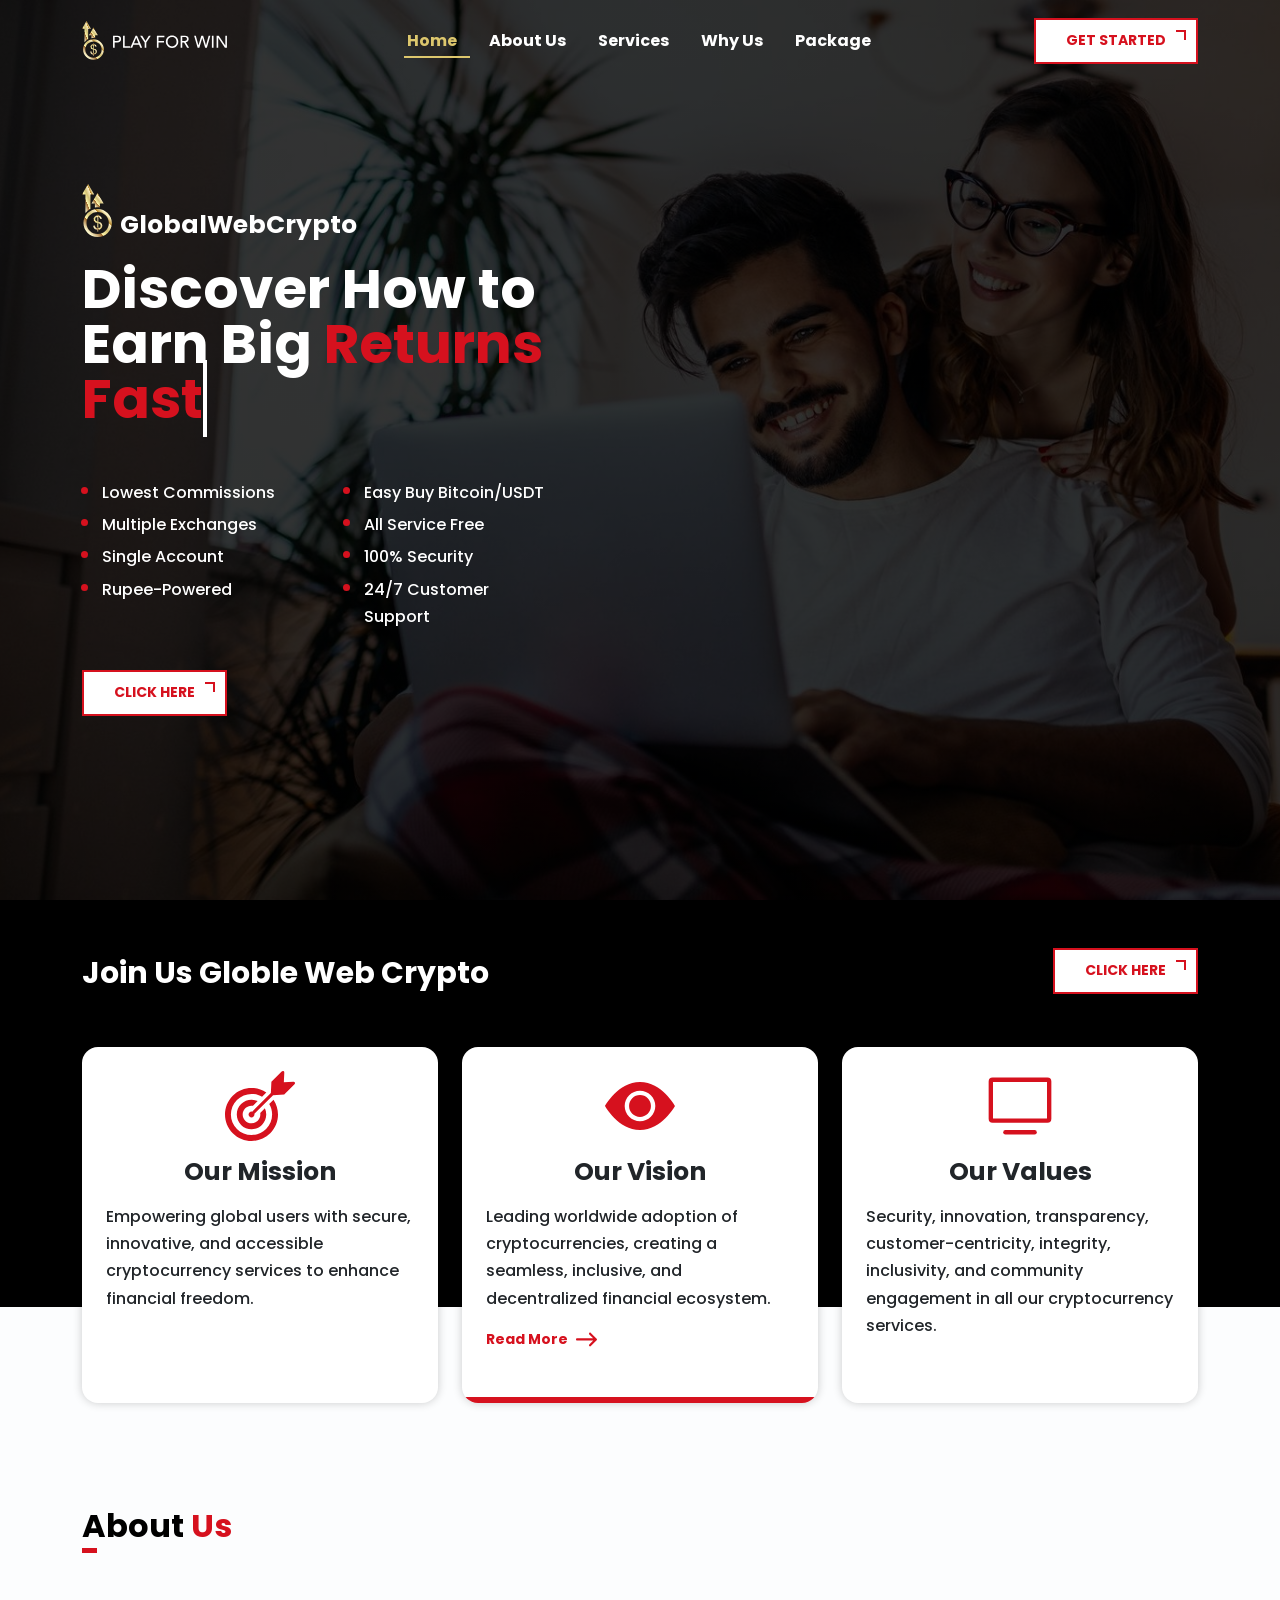
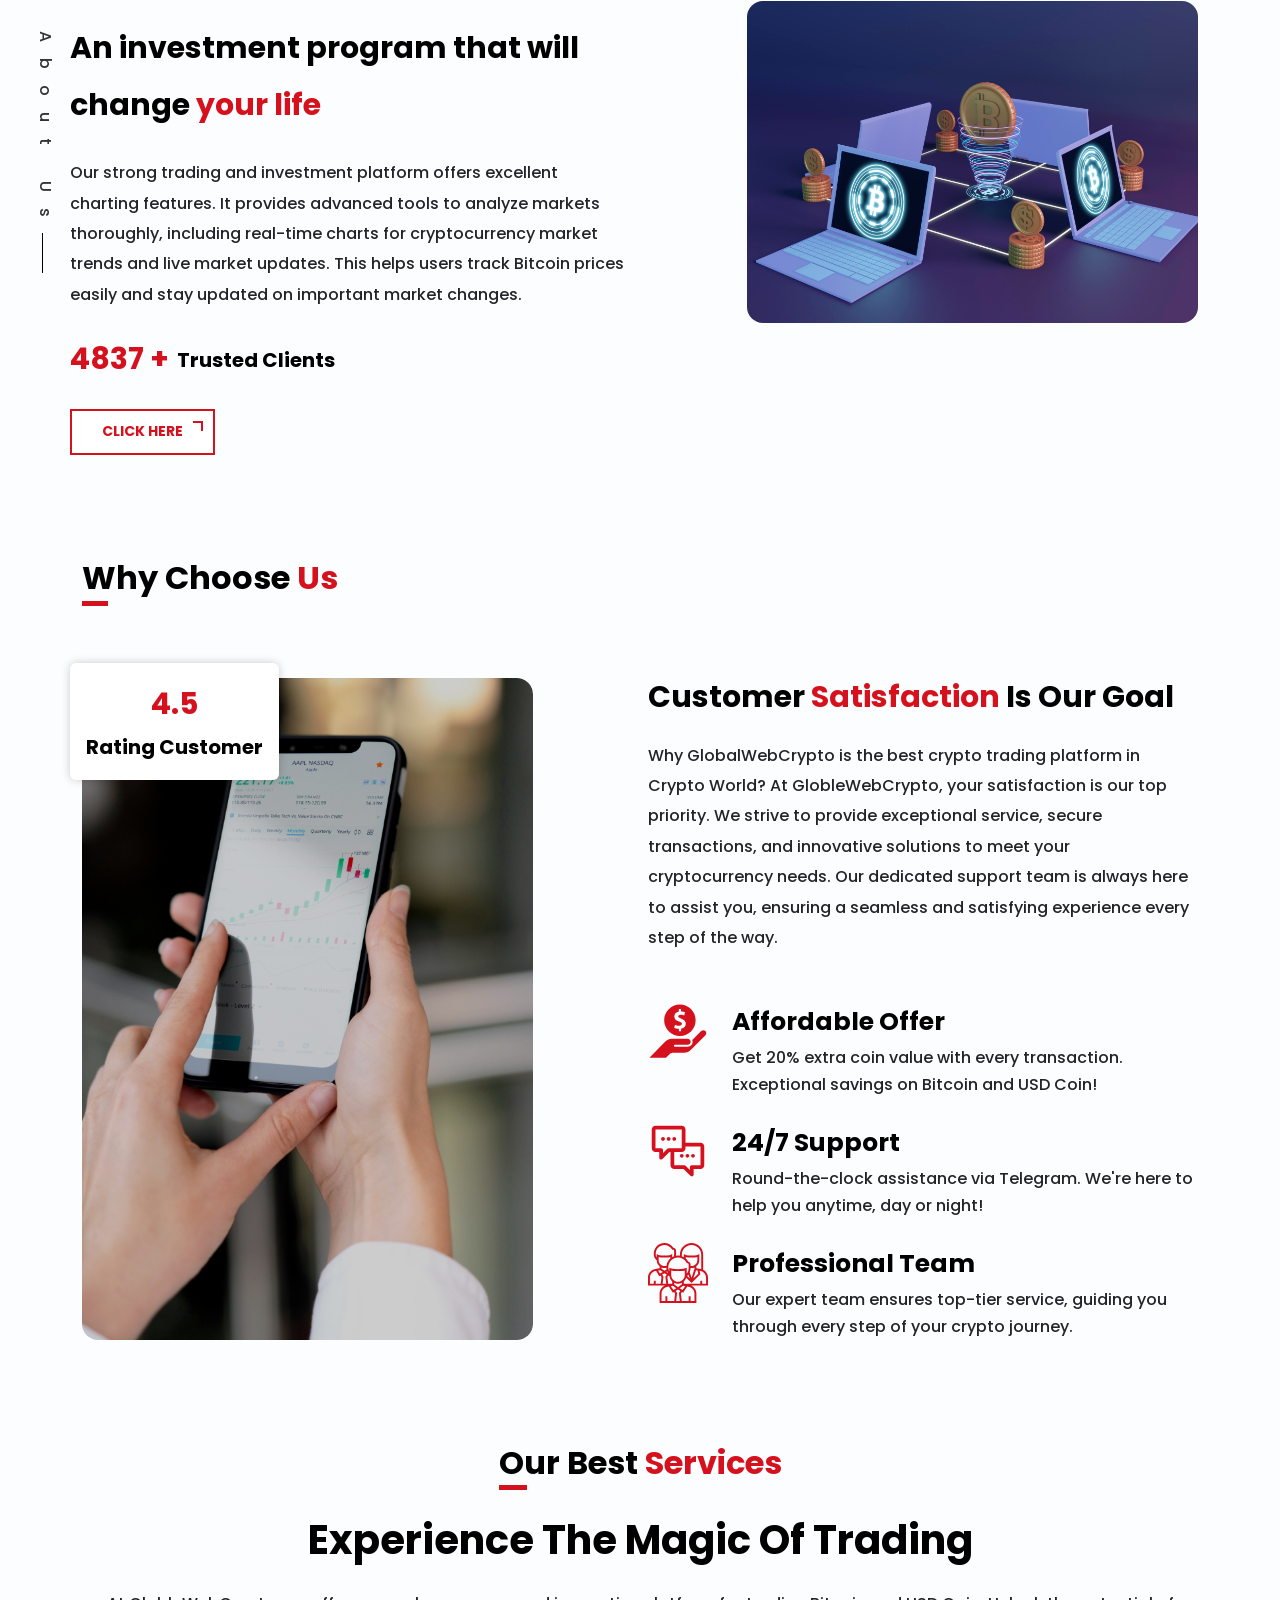
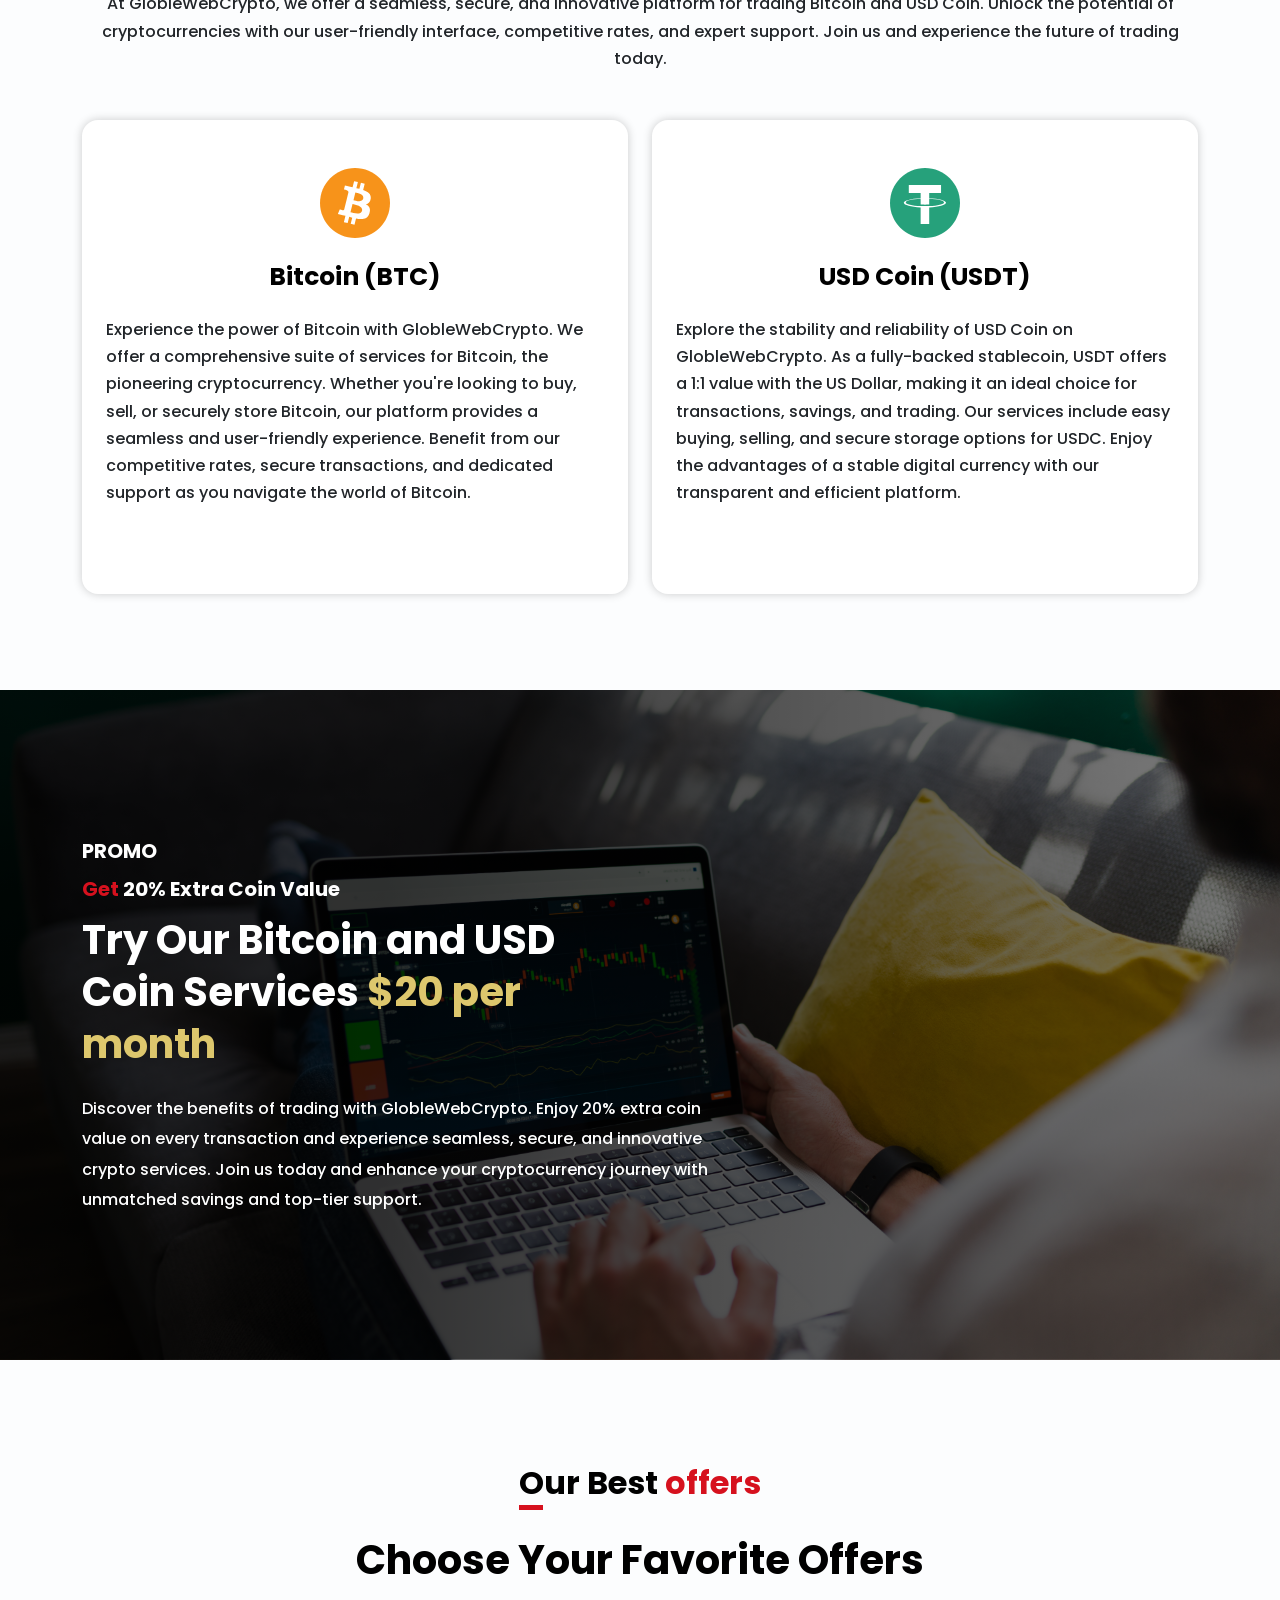
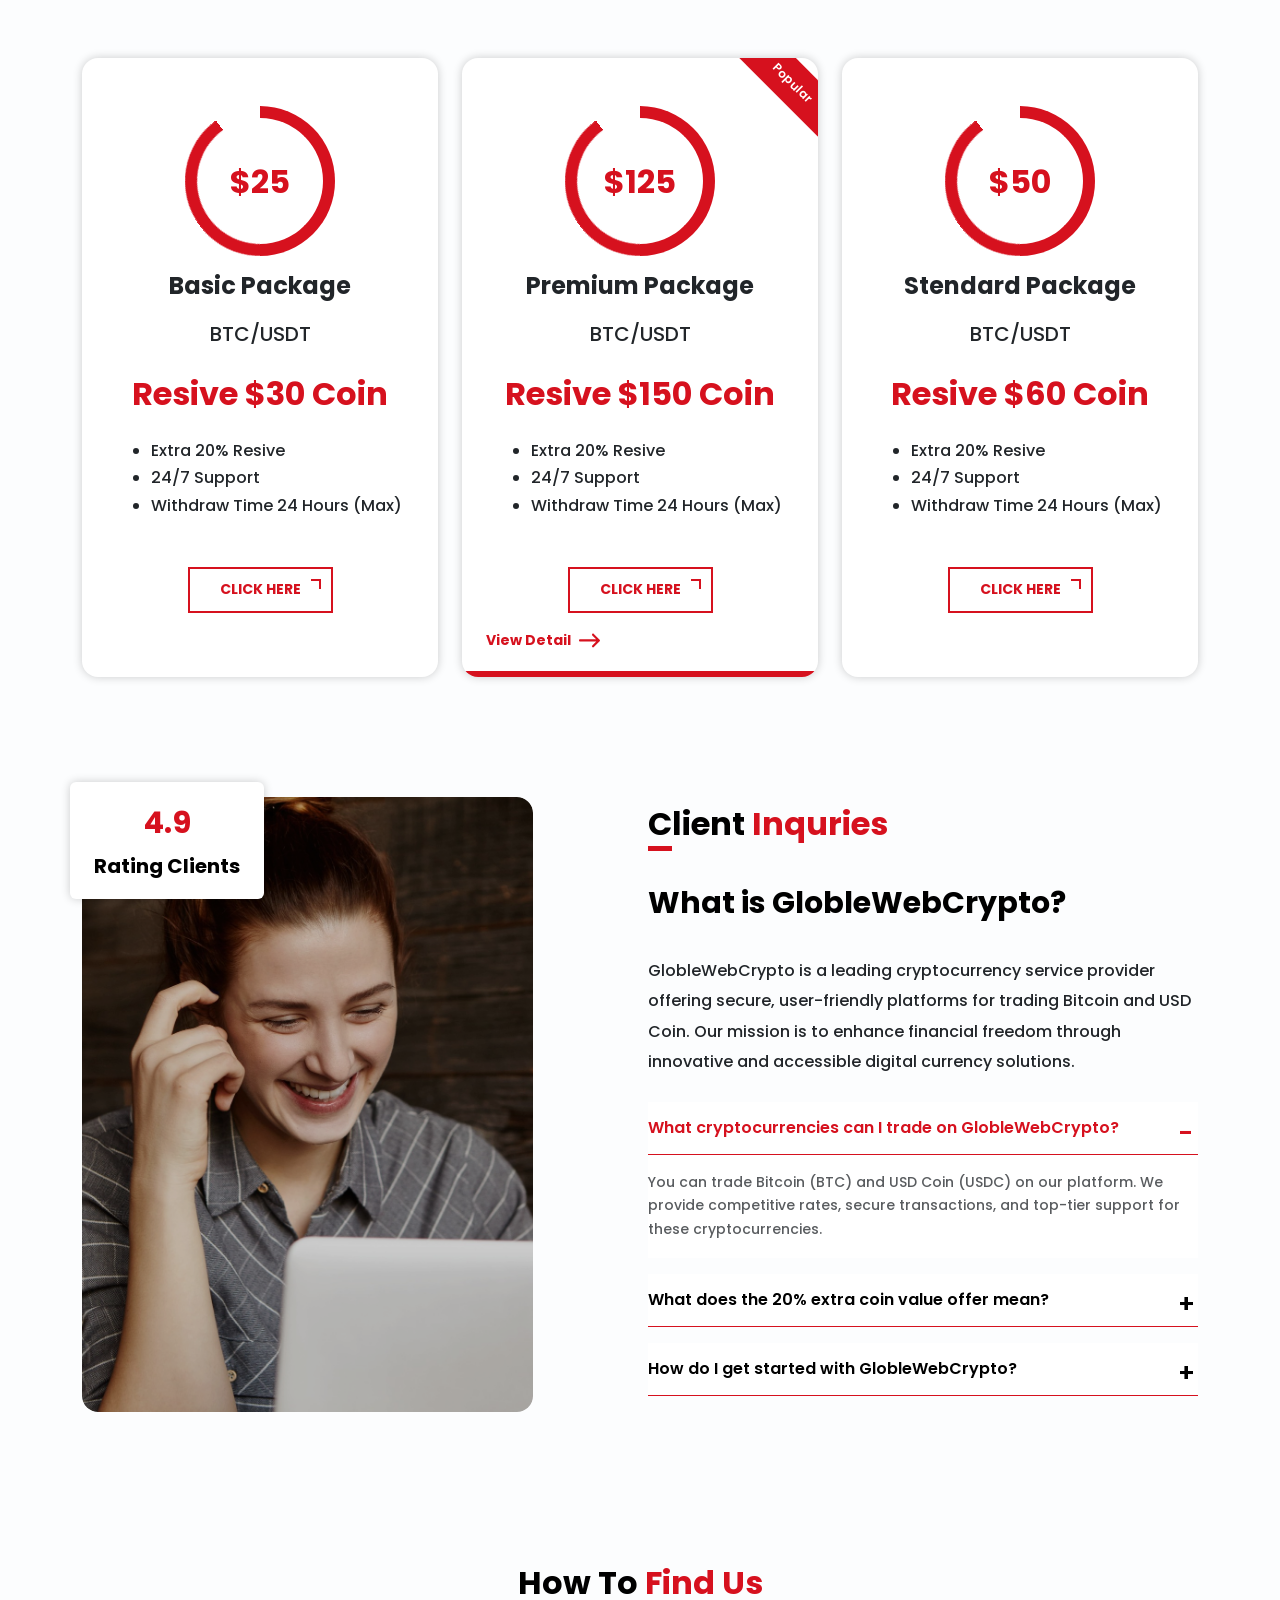
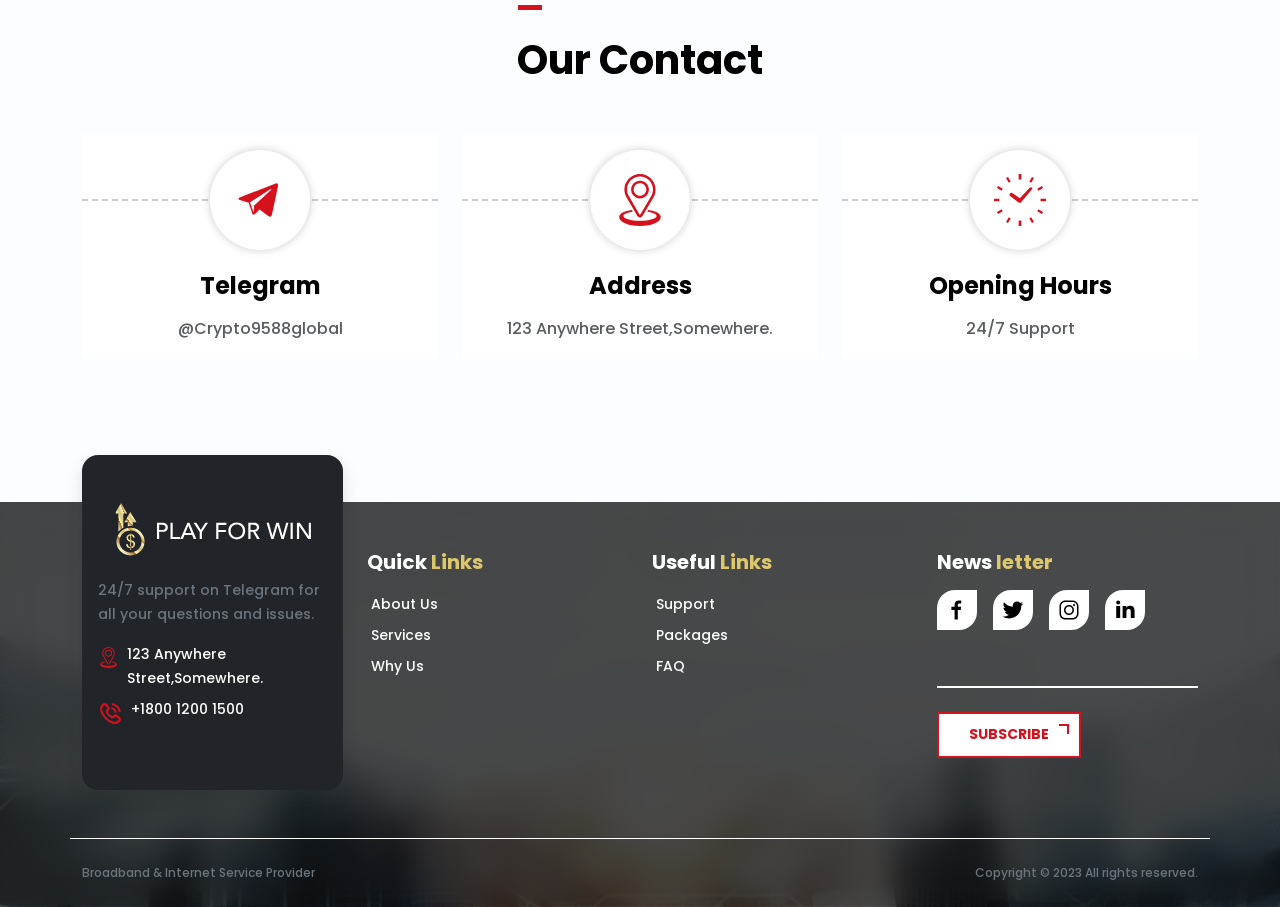
==== commit e8fdacb9: "add images and content" ====
--- a/index.html
+++ b/index.html
@@ -60,7 +60,7 @@
         <div class="container">
             <a class="navbar-brand fw-medium" href=""><img src="assets/img/header/logo.svg" alt="Logo" class="w-100 h-100"></a>
             <div class="d-lg-none d-flex align-items-center gap-2">
-                <a href="https://telegram.org/" class="download_btn main_btn more_btn text-theme2 text-decoration-none d-sm-flex d-none">Get Started</a>
+                <a href="https://t.me/Crypto9588global"  target="_blank"  class="download_btn main_btn more_btn text-theme2 text-decoration-none d-sm-flex d-none">Get Started</a>
                 <div class="icone_list " data-bs-toggle="offcanvas" data-bs-target="#offcanvasRight" aria-controls="offcanvasRight">
                     <img src="assets/img/header/menuBtn.svg" class="w-100" alt="">
                 </div>
@@ -73,7 +73,7 @@
                     <li class="nav-item"><a class="nav-link position-relative fs-16 fw-bold fw-normal text-white" href="#whyus">Why Us</a></li>
                     <li class="nav-item"><a class="nav-link position-relative fs-16 fw-bold fw-normal text-white" href="#packages">Package</a></li>
                 </ul>
-                <div class="text-center"><a href="https://telegram.org/" class="download_btn main_btn more_btn text-theme2 text-decoration-none">Get Started</a></div>
+                <div class="text-center"><a href="https://t.me/Crypto9588global"  target="_blank"  class="download_btn main_btn more_btn text-theme2 text-decoration-none">Get Started</a></div>
             </div>
         </div>
         </nav>
@@ -92,7 +92,7 @@
                     <li class="pb-3"><a href="#whyus" class="fs-14 d-flex w-100 text-uppercase fw-normal text-black text-decoration-none">Why Us</a></li>
                     <li class="pb-3"><a href="#packages" class="fs-14 d-flex w-100 text-uppercase fw-normal text-black text-decoration-none">Package</a></li>
                 </ul>
-                <div class="d-sm-none d-block ps-5"><a href="https://telegram.org/" class="download_btn main_btn more_btn text-theme2 text-decoration-none">Get Started</a></div>
+                <div class="d-sm-none d-block ps-5"><a href="https://t.me/Crypto9588global"  target="_blank"  class="download_btn main_btn more_btn text-theme2 text-decoration-none">Get Started</a></div>
             </div>
         </div>
     <!-- Hero Section -->
@@ -102,7 +102,7 @@
                 <div class="col-xl-6 col-lg-9 col-12 px-0 row mx-0 gap-md-4 gap-3 content" data-aos="fade-right" data-aos-duration="1000">
                     <div class="col-12 fs-25 lh-100 text-white fw-bold servicecontent d-flex align-items-sm-end align-items-start gap-2"><div class="serviceimg d-flex align-items-center"><img src="assets/img/icon/logo-icon.svg" class="w-100" alt=""></div>GlobalWebCrypto</div>
                     <div class="col-12 mainheading fs-1 fw-bolder text-white mb-4"> Discover How to Earn Big
-                        <a href="https://telegram.org/" class="typewrite text-decoration-none text-theme2 text-center fw-bold" data-period="3000" data-type='[ "Returns Fast"]'>
+                        <a href="https://t.me/Crypto9588global"  target="_blank"  class="typewrite text-decoration-none text-theme2 text-center fw-bold" data-period="3000" data-type='[ "Returns Fast"]'>
                             <span class="wrap"></span>
                         </a>
                     </div>
@@ -122,7 +122,7 @@
                             <li>24/7 Customer Support</li>
                         </ul>
                     </div>
-                    <div class=""><a href="https://telegram.org/" class="download_btn main_btn more_btn text-theme2 text-decoration-none">Support</a></div>
+                    <div class=""><a href="https://t.me/Crypto9588global"  target="_blank"  class="download_btn main_btn more_btn text-theme2 text-decoration-none">Click Here</a></div>
                 </div>
             </div>
         </div>
@@ -137,7 +137,7 @@
                     <div class="fs-30 fw-bold" >Join Us Globle Web Crypto</div>
                     <!-- <div class="fs-30 fw-bold"><a href="tel: +180012001500" class="text-decoration-none text-white">+1800 1200 1500</a></div> -->
                 </div>
-                <div class="col-lg-auto mt-lg-0 mt-4" data-aos="fade-left" data-aos-duration="1000"><a href="https://telegram.org/" class="download_btn main_btn more_btn text-theme2 text-decoration-none text-nowrap checkBtn">CLICK HERE</a></div>
+                <div class="col-lg-auto mt-lg-0 mt-4" data-aos="fade-left" data-aos-duration="1000"><a href="https://t.me/Crypto9588global"  target="_blank"  class="download_btn main_btn more_btn text-theme2 text-decoration-none text-nowrap checkBtn">CLICK HERE</a></div>
                 <div class="col-12 px-0 mx-0 row pt-5 cardSection">
                     <div class="col-lg-4 mb-lg-0 mb-4" data-aos="fade-up" data-aos-duration="1000">
                         <div class="card h-100 border-0 rounded-4">
@@ -145,7 +145,7 @@
                                 <div class="card-img text-center"><img src="assets/img/icon/mision.svg" class="h-100" alt="img"></div>
                                 <h5 class="card-title text-center py-3 m-0 fs-25 fw-bold">Our Mission</h5>
                                 <p class="card-text fs-16 lh-md text-justify">Empowering global users with secure, innovative, and accessible cryptocurrency services to enhance financial freedom.</p>
-                                <a href="https://telegram.org/" class="readMoreBtn d-flex align-items-center text-decoration-none text-theme2 fw-bold fs-14">Read More <img src="assets/img/icon/rightarrow.svg" class="ms-2" alt=""></a>
+                                <a href="https://t.me/Crypto9588global"  target="_blank"  class="readMoreBtn d-flex align-items-center text-decoration-none text-theme2 fw-bold fs-14">Read More <img src="assets/img/icon/rightarrow.svg" class="ms-2" alt=""></a>
                             </div>
                         </div>
                     </div>
@@ -155,7 +155,7 @@
                                 <div class="card-img text-center"><img src="assets/img/icon/vision.svg" class="h-100" alt="img"></div>
                                 <h5 class="card-title text-center py-3 m-0 fs-25 fw-bold">Our Vision</h5>
                                 <p class="card-text fs-16 lh-md text-justify">Leading worldwide adoption of cryptocurrencies, creating a seamless, inclusive, and decentralized financial ecosystem.</p>
-                                <a href="https://telegram.org/" class="readMoreBtn d-flex align-items-center text-decoration-none text-theme2 fw-bold fs-14">Read More <img src="assets/img/icon/rightarrow.svg" class="ms-2" alt=""></a>
+                                <a href="https://t.me/Crypto9588global"  target="_blank"  class="readMoreBtn d-flex align-items-center text-decoration-none text-theme2 fw-bold fs-14">Read More <img src="assets/img/icon/rightarrow.svg" class="ms-2" alt=""></a>
                             </div>
                         </div>
                     </div>
@@ -165,7 +165,7 @@
                                 <div class="card-img text-center"><img src="assets/img/icon/smart-tv.svg" class="h-100" alt="img"></div>
                                 <h5 class="card-title text-center py-3 m-0 fs-25 fw-bold">Our Values</h5>
                                 <p class="card-text fs-16 lh-md text-justify">Security, innovation, transparency, customer-centricity, integrity, inclusivity, and community engagement in all our cryptocurrency services.</p>
-                                <a href="https://telegram.org/" class="readMoreBtn d-flex align-items-center text-decoration-none text-theme2 fw-bold fs-14">Read More <img src="assets/img/icon/rightarrow.svg" class="ms-2" alt=""></a>
+                                <a href="https://t.me/Crypto9588global"  target="_blank"  class="readMoreBtn d-flex align-items-center text-decoration-none text-theme2 fw-bold fs-14">Read More <img src="assets/img/icon/rightarrow.svg" class="ms-2" alt=""></a>
                             </div>
                         </div>
                     </div>
@@ -192,10 +192,10 @@
                             <div class="d-flex align-items-center text-black fw-bold fs-20"><span class="fw-bolder fs-30 text-theme2 me-2">4837 +</span> Trusted Clients</div>
                         </div>
                     </div>
-                    <div class=""><a href="https://telegram.org/" class="download_btn main_btn more_btn text-theme2 text-decoration-none">CLICK HERE</a></div>
+                    <div class=""><a href="https://t.me/Crypto9588global"  target="_blank"  class="download_btn main_btn more_btn text-theme2 text-decoration-none">CLICK HERE</a></div>
                 </div>
                 <div class="col-lg-5 order-lg-2 order-1 mb-lg-0 mb-4" data-aos="fade-up-left" data-aos-duration="1000">
-                    <div class=""><img src="assets/img/index/aboutus.png" alt="" class="w-100"></div>
+                    <div class="rounded-4 overflow-hidden"><img src="assets/img/index/aboutus.jpg" alt="" class="w-100"></div>
                 </div>
             </div>
         </div>
@@ -273,7 +273,7 @@
                                 <div class="card-img text-center"><img src="assets/img/icon/btc.svg" class="h-100" alt="img"></div>
                                 <h5 class="card-title text-center py-4 m-0 fs-25 fw-bold text-black">Bitcoin (BTC)</h5>
                                 <p class="card-text fs-16 lh-md text-justify">Experience the power of Bitcoin with GlobleWebCrypto. We offer a comprehensive suite of services for Bitcoin, the pioneering cryptocurrency. Whether you're looking to buy, sell, or securely store Bitcoin, our platform provides a seamless and user-friendly experience. Benefit from our competitive rates, secure transactions, and dedicated support as you navigate the world of Bitcoin.</p>
-                                <a href="https://telegram.org/" class="readMoreBtn d-flex align-items-center text-decoration-none text-theme2 fw-bold fs-14">View Detail <img src="assets/img/icon/rightarrow.svg" class="ms-2" alt=""></a>
+                                <a href="https://t.me/Crypto9588global"  target="_blank"  class="readMoreBtn d-flex align-items-center text-decoration-none text-theme2 fw-bold fs-14">View Detail <img src="assets/img/icon/rightarrow.svg" class="ms-2" alt=""></a>
                             </div>
                         </div>
                     </div>
@@ -283,7 +283,7 @@
                                 <div class="card-img text-center"><img src="assets/img/icon/usdt.svg" class="h-100" alt="img"></div>
                                 <h5 class="card-title text-center py-4 m-0 fs-25 fw-bold text-black">USD Coin (USDT)</h5>
                                 <p class="card-text fs-16 lh-md text-justify">Explore the stability and reliability of USD Coin on GlobleWebCrypto. As a fully-backed stablecoin, USDT offers a 1:1 value with the US Dollar, making it an ideal choice for transactions, savings, and trading. Our services include easy buying, selling, and secure storage options for USDC. Enjoy the advantages of a stable digital currency with our transparent and efficient platform.</p>
-                                <a href="https://telegram.org/" class="readMoreBtn d-flex align-items-center text-decoration-none text-theme2 fw-bold fs-14">View Detail <img src="assets/img/icon/rightarrow.svg" class="ms-2" alt=""></a>
+                                <a href="https://t.me/Crypto9588global"  target="_blank"  class="readMoreBtn d-flex align-items-center text-decoration-none text-theme2 fw-bold fs-14">View Detail <img src="assets/img/icon/rightarrow.svg" class="ms-2" alt=""></a>
                             </div>
                         </div>
                     </div>
@@ -338,8 +338,8 @@
                                         <li>Withdraw Time 24 Hours (Max)</li>
                                     </ul>
                                 </div>
-                                <div class="text-center my-3"><a href="https://telegram.org/" class="download_btn main_btn more_btn text-theme2 text-decoration-none">Click Here</a></div>
-                                <a href="https://telegram.org/" class="readMoreBtn d-flex align-items-center text-decoration-none text-theme2 fw-bold fs-14">View Detail <img src="assets/img/icon/rightarrow.svg" class="ms-2" alt=""></a>
+                                <div class="text-center my-3"><a href="https://t.me/Crypto9588global"  target="_blank"  class="download_btn main_btn more_btn text-theme2 text-decoration-none">Click Here</a></div>
+                                <a href="https://t.me/Crypto9588global"  target="_blank"  class="readMoreBtn d-flex align-items-center text-decoration-none text-theme2 fw-bold fs-14">View Detail <img src="assets/img/icon/rightarrow.svg" class="ms-2" alt=""></a>
                             </div>
                         </div>
                     </div>
@@ -365,8 +365,8 @@
                                         <li>Withdraw Time 24 Hours (Max)</li>
                                     </ul>
                                 </div>
-                                <div class="text-center my-3"><a href="https://telegram.org/" class="download_btn main_btn more_btn text-theme2 text-decoration-none">Click Here</a></div>
-                                <a href="https://telegram.org/" class="readMoreBtn d-flex align-items-center text-decoration-none text-theme2 fw-bold fs-14">View Detail <img src="assets/img/icon/rightarrow.svg" class="ms-2" alt=""></a>
+                                <div class="text-center my-3"><a href="https://t.me/Crypto9588global"  target="_blank"  class="download_btn main_btn more_btn text-theme2 text-decoration-none">Click Here</a></div>
+                                <a href="https://t.me/Crypto9588global"  target="_blank"  class="readMoreBtn d-flex align-items-center text-decoration-none text-theme2 fw-bold fs-14">View Detail <img src="assets/img/icon/rightarrow.svg" class="ms-2" alt=""></a>
                             </div>
                         </div>
                     </div>
@@ -392,8 +392,8 @@
                                         <li>Withdraw Time 24 Hours (Max)</li>
                                     </ul>
                                 </div>
-                                <div class="text-center my-3"><a href="https://telegram.org/" class="download_btn main_btn more_btn text-theme2 text-decoration-none">Click Here</a></div>
-                                <a href="https://telegram.org/" class="readMoreBtn d-flex align-items-center text-decoration-none text-theme2 fw-bold fs-14">View Detail <img src="assets/img/icon/rightarrow.svg" class="ms-2" alt=""></a>
+                                <div class="text-center my-3"><a href="https://t.me/Crypto9588global"  target="_blank"  class="download_btn main_btn more_btn text-theme2 text-decoration-none">Click Here</a></div>
+                                <a href="https://t.me/Crypto9588global"  target="_blank"  class="readMoreBtn d-flex align-items-center text-decoration-none text-theme2 fw-bold fs-14">View Detail <img src="assets/img/icon/rightarrow.svg" class="ms-2" alt=""></a>
                             </div>
                         </div>
                     </div>
@@ -472,19 +472,19 @@
                     <div class="col-lg-4 col-md-6" data-aos="fade-right" data-aos-duration="1000">
                         <div class="card px-0 py-3 border-0 rounded-0 shadow-none h-100">
                             <div class="card-body mb-3 p-0 position-relative d-flex justify-content-center">
-                                <a href="https://telegram.org/" class="text-decoration-none rounded-circle p-4 chooseList bg-white d-flex align-items-center justify-content-center"><img src="assets/img/icon/telegram.svg" alt="location" class="w-100"></a>
+                                <a href="https://t.me/Crypto9588global"  target="_blank"  class="text-decoration-none rounded-circle p-4 chooseList bg-white d-flex align-items-center justify-content-center"><img src="assets/img/icon/telegram.svg" alt="location" class="w-100"></a>
                                 <span class="position-absolute dashBorder w-100"></span>
                             </div>
                             <div class="subBody text-center">
                                 <div class="text-black fw-bold fs-4 mb-2">Telegram</div>
-                                <div class="text-muted fs-16 fw-normal">https://telegram.org/</div>
+                                <div class="text-muted fs-16 fw-normal">@Crypto9588global</div>
                             </div>
                         </div>
                     </div>
                     <div class="col-lg-4 col-md-6" data-aos="fade-right" data-aos-duration="1000">
                         <div class="card px-0 py-3 border-0 rounded-0 shadow-none h-100">
                             <div class="card-body mb-3 p-0 position-relative d-flex justify-content-center">
-                                <a href="https://www.google.com/maps/place/123+Street+Rd,+West+Chester,+PA+19382,+USA/@39.921343,-75.5757443,17z/data=!3m1!4b1!4m5!3m4!1s0x89c6f057e337ceb1:0xf88e9358177cf5d5!8m2!3d39.9213389!4d-75.5735556" class="text-decoration-none rounded-circle p-4 chooseList bg-white d-flex align-items-center justify-content-center"><img src="assets/img/icon/location.svg" alt="location" class="w-100"></a>
+                                <a target="_blank" href="https://www.google.com/maps/place/123+Street+Rd,+West+Chester,+PA+19382,+USA/@39.921343,-75.5757443,17z/data=!3m1!4b1!4m5!3m4!1s0x89c6f057e337ceb1:0xf88e9358177cf5d5!8m2!3d39.9213389!4d-75.5735556" class="text-decoration-none rounded-circle p-4 chooseList bg-white d-flex align-items-center justify-content-center"><img src="assets/img/icon/location.svg" alt="location" class="w-100"></a>
                                 <span class="position-absolute dashBorder w-100"></span>
                             </div>
                             <div class="subBody text-center">
@@ -496,7 +496,7 @@
                     <div class="col-lg-4 col-md-12" data-aos="fade-left" data-aos-duration="1000">
                         <div class="card px-0 py-3 border-0 rounded-0 shadow-none h-100">
                             <div class="card-body mb-3 p-0 position-relative d-flex justify-content-center">
-                                <a href="https://telegram.org/" class="text-decoration-none rounded-circle p-4 chooseList bg-white d-flex align-items-center justify-content-center"><img src="assets/img/icon/clock.svg" alt="location" class="w-100"></a>
+                                <a href="https://t.me/Crypto9588global"  target="_blank"  class="text-decoration-none rounded-circle p-4 chooseList bg-white d-flex align-items-center justify-content-center"><img src="assets/img/icon/clock.svg" alt="location" class="w-100"></a>
                                 <span class="position-absolute dashBorder w-100"></span>
                             </div>
                             <div class="subBody text-center">
@@ -521,7 +521,7 @@
                                 <div class="footerlogo text-center mb-3"><img src="assets/img/header/logo.svg" alt=""></div>
                                 <p class="text-secondary fs-14">24/7 support on Telegram for all your questions and issues.</p>
                                 <ul class="linksfooter list-unstyled p-0">
-                                    <li class="d-flex align-items-start mb-2 gap-2"><div class="iconImg d-inline-block"><img src="assets/img/icon/location.svg" alt="" class="w-100"></div><a href="https://telegram.org/" class="text-decoration-none text-white fs-14 d-block">123 Anywhere Street,Somewhere.</a></li>
+                                    <li class="d-flex align-items-start mb-2 gap-2"><div class="iconImg d-inline-block"><img src="assets/img/icon/location.svg" alt="" class="w-100"></div><a href="https://t.me/Crypto9588global"  target="_blank"  class="text-decoration-none text-white fs-14 d-block">123 Anywhere Street,Somewhere.</a></li>
                                     <li class="d-flex align-items-start mb-2 gap-2"><div class="iconImg d-inline-block"><img src="assets/img/icon/calling.svg" alt="" class="w-100"></div><a href="tel: +180012001500" class="text-decoration-none text-white fs-14 d-block">+1800 1200 1500</a></li>
                                 </ul>
                             </div>
@@ -560,7 +560,7 @@
                             </div>
                             <div class="subscribeinput">
                                 <input type="email" class="form-control shadow-none border-0 rounded-0 text-white fs-16 fw-normal bg-transparent">
-                                <div class="mt-4"><a href="https://telegram.org/" class="download_btn main_btn more_btn text-theme2 text-decoration-none">Subscribe</a></div>
+                                <div class="mt-4"><a href="https://t.me/Crypto9588global"  target="_blank"  class="download_btn main_btn more_btn text-theme2 text-decoration-none">Subscribe</a></div>
                             </div>
                         </div>
                     </div>
@@ -583,6 +583,5 @@
     <script src="assets/libs/aos/js/aos.min.js"></script>
     <!-- Custom Js -->
     <script src="assets/js/index.min.js"></script>
-    
 </body>
 </html>
--- a/assets/css/style.min.css
+++ b/assets/css/style.min.css
@@ -1 +1 @@
-::-webkit-scrollbar-track{background-color:rgba(0,0,0,0)}::-webkit-scrollbar{width:6px;background-color:rgba(0,0,0,0)}::-webkit-scrollbar-thumb{background-color:#d6111e}body{font-family:"Poppins",sans-serif;background-color:rgba(13,110,253,.01);overflow:hidden auto;line-height:1.7}.fs-10{font-size:10px}.fs-11{font-size:11px}.fs-12{font-size:12px}.fs-13{font-size:13px}.fs-14{font-size:14px}.fs-15{font-size:15px}.fs-16{font-size:16px}.fs-17{font-size:17px}.fs-18{font-size:18px}.fs-19{font-size:19px}.fs-20{font-size:20px}.fs-21{font-size:21px}.fs-22{font-size:22px}.fs-23{font-size:23px}.fs-24{font-size:24px}.fs-25{font-size:25px}.fs-26{font-size:26px}.fs-27{font-size:27px}.fs-28{font-size:28px}.fs-29{font-size:29px}.fs-30{font-size:30px}.lh-100{line-height:100%}.lh-120{line-height:1.3}.lh-150{line-height:1.9}.page-loader{width:100%;height:100vh;position:fixed;display:flex;align-items:center;justify-content:center;z-index:99999;background-color:#fff;inset:0}.page-loader .spinner{min-width:300px;min-height:300px;background:#fff url(../img/index/preloader.svg);background-repeat:no-repeat;background-position:center}.form-control:focus-visible,.form-select:focus-visible{border-color:#ddc76d}.form-control::-moz-placeholder, .form-select::-moz-placeholder{color:#000}.form-control::placeholder,.form-select::placeholder{color:#000}@media only screen and (max-width: 767.99px){.fs-30{font-size:25px}.fs-25{font-size:20px}.fs-20{font-size:18px}}@media only screen and (max-width: 575.99px){.fs-30{font-size:20px}.fs-25{font-size:18px}.fs-20{font-size:16px}.fs-16{font-size:14px}.fs-14{font-size:13px}}.typewrite.headingS{letter-spacing:8px}.sideHeading{transform:rotate(90deg);color:rgba(0,0,0,.8);letter-spacing:1rem;transform-origin:left top 0;position:relative;left:-15px;top:30px}.sideHeading::after{content:"";position:absolute;top:12px;background:#000;width:40px;height:1px}.sectionheading{display:inline-block;position:relative;transition:all ease-in-out .3s}.sectionheading::after{content:"";position:absolute;height:5px;width:10%;bottom:0;left:0;background:#d6111e;transition:all ease-in-out .3s}.sectionheading span{transition:all ease-in-out .3s}.sectionheading:hover{color:#d6111e !important;cursor:pointer}.sectionheading:hover span{color:#000 !important}.sectionheading:hover::after{width:100%}.sectionheading.breadcrumbHeading:hover{color:#d6111e !important;cursor:pointer}.sectionheading.breadcrumbHeading:hover span{color:#fff !important}.sectionheading.breadcrumbHeading:hover::after{width:100%}@media only screen and (max-width: 575.99px){.sideHeading{left:-10px}}.download_btn{font-size:14px;font-weight:700;color:#fff;text-transform:uppercase;transition:all .3s ease-out 0s;padding:0 30px;border:2px solid #fff;position:relative;align-items:center;display:inline-flex;height:46px;background-image:-webkit-linear-gradient(-51deg, #d6111e, #d6111e 99%);background-color:#d6111e;border-color:#d6111e;transition:all .4s}.download_btn::before{content:"";position:absolute;right:10px;top:10px;height:10px;width:2px;width:10px;height:2px;transition:all .4s}.download_btn::after{content:"";position:absolute;right:10px;top:10px;height:10px;width:2px;transition:all .4s}.download_btn.main_btn{transition:all .4s}.download_btn.main_btn::before{background-color:#fff;background-image:none;transition:all .4s}.download_btn.main_btn::after{background-color:#fff;background-image:none;transition:all .4s}.download_btn:hover{background:#fff;color:#d6111e;border-color:#d6111e}.download_btn:hover.main_btn::after{background-color:#ddc76d;background-image:-webkit-linear-gradient(-51deg, #d6111e, #d6111e 99%)}.download_btn:hover.main_btn::before{background-color:#ddc76d;background-image:-webkit-linear-gradient(-51deg, #d6111e, #d6111e 99%)}.more_btn{background-image:none !important;background:#fff !important;transition:all .4s}.more_btn.main_btn{transition:all .4s}.more_btn.main_btn::after{background-color:#d6111e !important;background-image:-webkit-linear-gradient(-51deg, #d6111e, #d6111e 99%) !important}.more_btn.main_btn::before{background-color:#d6111e !important;background-image:-webkit-linear-gradient(-51deg, #d6111e, #d6111e 99%) !important}.more_btn:hover{color:#fff !important;background-image:-webkit-linear-gradient(-51deg, #d6111e, #d6111e 99%) !important}.more_btn:hover.main_btn::before{background-color:#fff !important;background-image:none !important}.more_btn:hover.main_btn::after{background-color:#fff !important;background-image:none !important}@media only screen and (max-width: 350.99px){.download_btn{height:40px}.download_btn.checkBtn{padding:0 25px}}.navbar{z-index:100}.navbar .navbar-brand{height:50px}.navbar .icone_list{cursor:pointer;transition:all ease-in-out .3s;width:28px}.navbar .navbar-nav .nav-item .nav-link{transition:all ease-in-out .3s}.navbar .navbar-nav .nav-item .nav-link::before{content:"";width:0px;height:2px;background:#ddc76d;position:absolute;bottom:5px;left:5px;transition:all ease-in-out .3s}.navbar .navbar-nav .nav-item .nav-link:hover{color:#ddc76d !important}.navbar .navbar-nav .nav-item .nav-link:hover::before{width:100%;right:0}.navbar .navbar-nav .nav-item .nav-link.active{color:#ddc76d !important}.navbar .navbar-nav .nav-item .nav-link.active::before{width:100%}.userAcount .inneruser .user{transition:all ease-in-out .3s}.userAcount .inneruser .user img{transition:all ease-in-out .3s;width:22px}.userAcount .inneruser .user:hover img{filter:brightness(1000)}.tag_title{letter-spacing:.1rem}.offcanvas{width:350px !important}.offcanvas .offcanvas-header .offcanvas-title{height:40px}.offcanvas .offcanvas-header .closeBtn{width:20px}.tag_list li{transition:all .3s}.tag_list li a{transition:all .3s;position:relative}.tag_list li a::before{content:"";opacity:0;left:-20px;top:10px;width:15px;height:2px;background-color:#d6111e;position:absolute;transition:all .4s}.tag_list li:hover a{letter-spacing:.3rem !important;color:#d6111e !important}.tag_list li:hover a::before{opacity:1}.navbar{transition:all .3s ease-in-out}.nav-active{-webkit-backdrop-filter:blur(15px);backdrop-filter:blur(15px);box-shadow:0px 0px 10px rgba(0,0,0,.15) !important;background:rgba(0,0,0,.7) !important;transition:all 1s !important;transition:all .3s ease-in-out}.nav-active .icone_list img{filter:brightness(100)}.always-nav-active{box-shadow:0px 0px 10px rgba(0,0,0,.247) !important;background:rgba(0,0,0,.7) !important;transition:all .3s ease-in-out}.always-nav-active .navbar-brand{background-color:#fff !important;color:#000 !important}.footer_section .inner_section{background-image:linear-gradient(90deg, rgba(0, 0, 0, 0.7) 30%, rgba(0, 0, 0, 0.7) 100%),url(../../assets/img/footer/bg.jpg);background-size:cover;background-position:center;background-repeat:no-repeat}.footer_section .inner_section::before{content:"";position:absolute;inset:0;width:100%;height:100%;z-index:1;-webkit-backdrop-filter:blur(15px);backdrop-filter:blur(15px)}.footer_section .inner_section .sub_fluid{z-index:2}.footer_section .inner_section .sub_fluid .footer_box.card{margin:-95px 0px 0px 0px}.footer_section .inner_section .sub_fluid .footer_box.card .card-body .footerlogo{height:60px}.footer_section .inner_section .sub_fluid .footer_box.card .card-body .linksfooter li .iconImg{width:25px}.footer_section .inner_section .sub_fluid .footer_box .links_footer li a{transition:all ease-in-out .3s;position:relative}.footer_section .inner_section .sub_fluid .footer_box .links_footer li a::before{content:"";position:absolute;top:50%;left:-10px;width:10px;height:2px;background:#fff;opacity:0;transition:all ease-in-out .3s}.footer_section .inner_section .sub_fluid .footer_box .links_footer li a:hover{color:#ddc76d !important;transform:translateX(10px)}.footer_section .inner_section .sub_fluid .footer_box .links_footer li a:hover:before{opacity:1}.footer_section .inner_section .sub_fluid .footer_box .subscribeinput .form-control{border-bottom:2px solid #fff !important}.footer_section .inner_section .sub_fluid .copyright{border-top:1px solid #fff}.social_icon .socillinkfooter li a{border-top-left-radius:18px;border-bottom-right-radius:18px;width:40px;height:40px;transition:all ease-in-out .3s}.social_icon .socillinkfooter li a img{transition:all ease-in-out .3s}.social_icon .socillinkfooter li a:hover{border-top-left-radius:0px;border-bottom-right-radius:0px;border-top-right-radius:18px;border-bottom-left-radius:18px;background:#d6111e !important}.social_icon .socillinkfooter li a:hover img{transform:rotate(360deg);filter:invert(1)}@media only screen and (max-width: 1199.99px){.footer_section .inner_section .sub_fluid{max-width:100% !important}}.hero-section{background-image:linear-gradient(90deg, rgba(0, 0, 0, 0.5) 30%, rgba(248, 249, 250, 0.3) 100%),url(../img/index/herobg.jpg);background-size:cover;background-position:center;background-repeat:no-repeat;min-height:600px}.hero-section .inner_section .content .servicecontent .serviceimg{width:30px}.hero-section .inner_section .content .brodline ul li{font-weight:500}.hero-section .inner_section .content .brodline ul li::marker{color:#d6111e;font-size:20px}.brandCard .inner_section .cardSection{margin-bottom:-6rem}.cardSection .card{box-shadow:0px 0px 10px 0px rgba(0,0,0,.2);cursor:pointer;overflow:hidden;position:relative;transition:all ease-in-out .3s}.cardSection .card .card-body .card-img{height:70px}.cardSection .card .card-body .readMoreBtn{transform:translateX(-100%);transition:all ease-in-out .3s}.cardSection .card::after{content:"";position:absolute;bottom:-1px;left:0;width:0px;height:7px;background:#d6111e;transition:all ease-in-out .3s}.cardSection .card:hover::after{width:100%}.cardSection .card:hover .card-body .readMoreBtn{transform:translateX(0)}.cardSection .card.active .card-body .readMoreBtn{transform:translateX(0)}.cardSection .card.active::after{width:100%}.checkAbility{background-image:linear-gradient(90deg, rgba(0, 0, 0, 0.7) 30%, rgba(0, 0, 0, 0.7) 100%),url(../img/index/why-chooseUs.webp);background-size:cover;background-position:center;background-repeat:no-repeat}.checkAbility .inner_section .checkEligibility .input-group .form-control:focus{border-color:#ddc76d !important}.checkAbility .inner_section .checkEligibility .input-group .form-control:focus-visible{outline:none}.checkAbility .inner_section .checkEligibility .input-group .input-group-text button{border-top-right-radius:.375rem;border-bottom-right-radius:.375rem;transition:all ease-in-out .3s}.checkAbility .inner_section .checkEligibility .input-group .input-group-text button:hover{background-color:#d6111e !important;color:#fff !important}.whychooseusSection .inner_section .leftSide .userImg{overflow:hidden}.whychooseusSection .inner_section .leftSide .userImg img{-o-object-fit:cover;object-fit:cover}.whychooseusSection .inner_section .leftSide .userImg::before{content:"";position:absolute;width:100%;height:100%;background-color:rgba(0,0,0,.2);transition:all ease-in-out .3s;inset:0}.whychooseusSection .inner_section .leftSide .userImg::after{content:"";position:absolute;width:0%;height:6px;bottom:0;left:0;background:#d6111e;transition:all ease-in-out .3s}.whychooseusSection .inner_section .leftSide .ratings{transition:all ease-in-out .3s;overflow:hidden;box-shadow:0px 0px 10px 0px rgba(0,0,0,.2);left:0;top:-15px;transition:all ease-in-out .3s}.whychooseusSection .inner_section .leftSide .ratings .card-body .userrating,.whychooseusSection .inner_section .leftSide .ratings .card-body .ratingCustomer{transition:all ease-in-out .3s}.whychooseusSection .inner_section .leftSide:hover .userImg::before{background-color:rgba(0,0,0,.5)}.whychooseusSection .inner_section .leftSide:hover .userImg::after{width:100%}.whychooseusSection .inner_section .leftSide:hover .ratings{cursor:pointer}.whychooseusSection .inner_section .leftSide:hover .ratings .card-body .userrating{color:#000 !important}.whychooseusSection .inner_section .leftSide:hover .ratings .card-body .ratingCustomer{color:#d6111e !important}.whychooseusSection .inner_section .contentSide .whychooseSide .monyIcone{height:60px}.discountSection{background-image:linear-gradient(90deg, rgba(0, 0, 0, 0.8) 30%, rgba(0, 0, 0, 0.5) 100%),url(../img/index/discountbg.jpg);background-size:cover;background-position:center;background-repeat:no-repeat}.packagesSection .inner_section .cardSection .card.active{position:relative}.packagesSection .inner_section .cardSection .card.active::before{content:"Popular";position:absolute;top:5px;right:-30px;font-size:12px;padding:10px 30px;font-weight:600;transform:rotate(45deg);color:#fff;background-color:#d6111e}.roundedprogress{width:150px;height:150px;line-height:150px;background:none;margin:0 auto;box-shadow:none;position:relative}.roundedprogress:after{content:"";width:100%;height:100%;border-radius:50%;border:12px solid #fff;position:absolute;top:0;left:0}.roundedprogress>span{width:50%;height:100%;overflow:hidden;position:absolute;top:0;z-index:1}.roundedprogress .progress-left{left:0}.roundedprogress .progress-left .progress-bar{left:100%;border-top-right-radius:80px;border-bottom-right-radius:80px;border-left:0;transform-origin:center left}.roundedprogress .progress-bar{width:100%;height:100%;background:none;border-width:12px;border-style:solid;position:absolute;top:0}.roundedprogress .progress-right{right:0}.roundedprogress .progress-right .progress-bar{left:-100%;border-top-left-radius:80px;border-bottom-left-radius:80px;border-right:0;transform-origin:center right;animation:loading-1 1.8s linear forwards}.roundedprogress .progress-value{width:90%;height:90%;border-radius:50%;background:#fff;color:#d6111e;line-height:135px;text-align:center;position:absolute;top:5%;left:5%}.roundedprogress.blue .progress-bar{border-color:#d6111e}.roundedprogress.blue .progress-left .progress-bar{animation:loading-2 1.5s linear forwards 1.8s}@keyframes loading-1{0%{transform:rotate(0deg)}100%{transform:rotate(180deg)}}@keyframes loading-2{0%{transform:rotate(0deg)}100%{transform:rotate(144deg)}}@keyframes loading-3{0%{transform:rotate(0deg)}100%{transform:rotate(90deg)}}@keyframes loading-4{0%{transform:rotate(0deg)}100%{transform:rotate(36deg)}}@keyframes loading-5{0%{transform:rotate(0deg)}100%{transform:rotate(126deg)}}@media only screen and (max-width: 990px){.roundedprogress .progress{margin-bottom:20px}}@media only screen and (min-width: 990px){.hero-section .inner_section .content .mainheading{font-size:55px !important;line-height:100%}.checkAbility .inner_section .ability{font-size:50px !important}}@media only screen and (max-width: 767.99px){.cardSection .card .card-body .card-img{height:60px}.whychooseusSection .inner_section .contentSide .whychooseSide .monyIcone{height:50px}}@media only screen and (max-width: 575.99px){.hero-section .inner_section .content .servicecontent .serviceimg{width:20px}.cardSection .card .card-body .card-img{height:50px}.whychooseusSection .inner_section .contentSide .whychooseSide .monyIcone{height:40px}}@font-face{font-family:"poppins";src:url("../fonts/Poppins-LightItalic.woff2") format("woff2"),url("../fonts/Poppins-LightItalic.ttf") format("truetype");font-weight:300;font-style:italic;font-display:swap}@font-face{font-family:"poppins";src:url("../fonts/Poppins-Regular.woff2") format("woff2"),url("../fonts/Poppins-Regular.ttf") format("truetype");font-weight:400;font-style:normal;font-display:swap}@font-face{font-family:"poppins";src:url("../fonts/Poppins-Medium.woff2") format("woff2"),url("../fonts/Poppins-Medium.ttf") format("truetype");font-weight:400;font-style:normal;font-display:swap}@font-face{font-family:"poppins";src:url("../fonts/Poppins-Bold.woff2") format("woff2"),url("../fonts/Poppins-Bold.ttf") format("truetype");font-weight:bold;font-style:normal;font-display:swap}@font-face{font-family:"poppins";src:url("../fonts/Poppins-Light.woff2") format("woff2"),url("../fonts/Poppins-Light.ttf") format("truetype");font-weight:300;font-style:normal;font-display:swap}@font-face{font-family:"poppins";src:url("../fonts/Poppins-SemiBold.woff2") format("woff2"),url("../fonts/Poppins-SemiBold.ttf") format("truetype");font-weight:600;font-style:normal;font-display:swap}@font-face{font-family:"poppins";src:url("../fonts/Poppins-Medium.woff2") format("woff2"),url("../fonts/Poppins-Medium.ttf") format("truetype");font-weight:500;font-style:normal;font-display:swap}.OtherPageTopSection{background-size:cover;background-position:center;background-repeat:no-repeat;padding:9em 0em 0em 0em}.OtherPageTopSection .inner_section .breadcrumbBox .breadcrumbs{height:20vh;min-height:100px}.OtherPageTopSection.AboutTopSection{background-image:linear-gradient(90deg, rgba(0, 0, 0, 0.5) 30%, rgba(0, 0, 0, 0.3) 100%),url(../img/about/breadcrumb_bg.jpg)}.OtherPageTopSection.ServicesTopSection{background-image:linear-gradient(90deg, rgba(0, 0, 0, 0.5) 30%, rgba(0, 0, 0, 0.3) 100%),url(../img/services/serviceBg.jpg)}.OtherPageTopSection.packagesTopSection{background-image:linear-gradient(90deg, rgba(0, 0, 0, 0.5) 30%, rgba(0, 0, 0, 0.3) 100%),url(../img/package/packageBg.jpg)}.OtherPageTopSection.contactTopSection{background-image:linear-gradient(90deg, rgba(0, 0, 0, 0.5) 30%, rgba(0, 0, 0, 0.5) 100%),url(../img/package/contectBg.jpg)}.OtherPageTopSection.BlogTopSection{background-image:linear-gradient(90deg, rgba(0, 0, 0, 0.5) 30%, rgba(0, 0, 0, 0.5) 100%),url(../img/blog/blogBg.jpg)}.OtherPageTopSection.blogsPageSection{background-image:linear-gradient(90deg, rgba(0, 0, 0, 0.5) 30%, rgba(0, 0, 0, 0.5) 100%),url(../img/blog/internetUser.jpg)}.OtherPageTopSection.singalPostPage{background-image:linear-gradient(90deg, rgba(0, 0, 0, 0.5) 30%, rgba(0, 0, 0, 0.5) 100%),url(../img/blog/group.jpg)}.OtherPageTopSection.categoriesPage{background-image:linear-gradient(90deg, rgba(0, 0, 0, 0.5) 30%, rgba(0, 0, 0, 0.5) 100%),url(../img/blog/Categories_bg.jpg);background-position:bottom}.OtherPageTopSection.faqSectionPage{background-image:linear-gradient(90deg, rgba(0, 0, 0, 0.5) 30%, rgba(0, 0, 0, 0.5) 100%),url(../img/blog/faqBg.jpg)}.OtherPageTopSection.disclaimerPage{background-image:linear-gradient(90deg, rgba(0, 0, 0, 0.5) 30%, rgba(0, 0, 0, 0.3) 100%),url(../img/blog/disclaimerBg.jpg)}.OtherPageTopSection.privacyPolicyPage{background-image:linear-gradient(90deg, rgba(0, 0, 0, 0.5) 30%, rgba(0, 0, 0, 0.5) 100%),url(../img/blog/privacypolicyBg.jpg)}.OtherPageTopSection.termsConditionPage{background-image:linear-gradient(90deg, rgba(0, 0, 0, 0.5) 30%, rgba(0, 0, 0, 0.5) 100%),url(../img/blog/termBg.jpg)}.gallerySection .inner_section .box-container .box .galleryMainImage{transition:all ease-in-out .3s}.gallerySection .inner_section .box-container .box .galleryMainImage .glightImage{transition:all ease-in-out .3s}.gallerySection .inner_section .box-container .box .galleryMainImage .openImg{left:50%;top:50%;transform:translate(-50%, -50%);width:0px;height:0px;background-color:rgba(0,0,0,.5);opacity:0;visibility:hidden;transition:all ease-in-out .3s}.gallerySection .inner_section .box-container .box .galleryMainImage .openImg span img{filter:brightness(100)}.gallerySection .inner_section .box-container .box .galleryMainImage:hover .openImg{width:70px;height:70px;opacity:1;visibility:visible}.gallerySection .inner_section .box-container .box .galleryMainImage:hover .glightImage{transform:scale(1.1)}.breadcrumbs nav ul li{font-weight:500}.breadcrumbs nav ul li.active{color:#ddc76d}.breadcrumbs nav ul li a{position:relative}.breadcrumbs nav ul li a::after{content:"/";position:absolute;right:-14px;color:#fff;top:0}.textimonial .inner_section .teamCard .card .card-body{overflow:hidden;transition:all ease-in-out .3s;position:relative}.textimonial .inner_section .teamCard .card .card-body::before{content:"";position:absolute;top:100%;left:0;height:100%;width:100%;background:rgba(0,0,0,.5);visibility:hidden;transition:all ease-in-out .3s}.textimonial .inner_section .teamCard .card .card-body .icons{inset:0;opacity:0;visibility:hidden;transform:translateY(10px);transition:all ease-in-out .3s}.textimonial .inner_section .teamCard .card .card-body:hover::before{top:0;opacity:1;visibility:visible}.textimonial .inner_section .teamCard .card .card-body:hover .icons{opacity:1;transform:translateY(0px);visibility:visible}.textimonial .inner_section .teamCard .card .usernameCard{margin-top:-50px;z-index:1;box-shadow:0px 0px 10px 0px rgba(0,0,0,.2)}.textimonial .inner_section .teamCard .card .usernameCard .username{font-weight:600}.ourVisionSection{background-image:linear-gradient(90deg, rgba(0, 0, 0, 0.8) 30%, rgba(0, 0, 0, 0.8) 100%),url(../img/about/visionBg.webp);background-size:cover;background-position:center;background-repeat:no-repeat;background-attachment:fixed}.serviceWhyChoose{background-image:linear-gradient(90deg, rgba(255, 255, 255, 0.2) 30%, rgba(0, 0, 0, 0.4) 100%),url(../img/about/visionBg.webp);background-size:cover;background-position:center;background-repeat:no-repeat;background-attachment:fixed}.serviceWhyChoose .inner_section .contentForm{-webkit-backdrop-filter:blur(50px);backdrop-filter:blur(50px)}.packageClientSection .inner_section .contentSide .accordion .accordion-item .accordion-header .accordion-button{font-weight:600;border-bottom:1px solid #d6111e !important}.packageClientSection .inner_section .contentSide .accordion .accordion-item .accordion-header .accordion-button:not(.collapsed){background:#fff !important;color:#d6111e !important}.packageClientSection .inner_section .contentSide .accordion .accordion-item .accordion-header .accordion-button:not(.collapsed)::after{content:"-";background-image:none;transform:none;font-size:25px}.packageClientSection .inner_section .contentSide .accordion .accordion-item .accordion-header .accordion-button::after{content:"+";background-image:none;transform:none;font-size:25px}.contactsSection .inner_section .cardsection .card .card-body .chooseList{height:100px;width:100px;z-index:2;box-shadow:0px 0px 10px 0px rgba(0,0,0,.2) !important;transition:all ease-in-out .3s}.contactsSection .inner_section .cardsection .card .card-body .chooseList img{transition:all ease-in-out .3s}.contactsSection .inner_section .cardsection .card .card-body .chooseList:hover{background-color:#d6111e !important}.contactsSection .inner_section .cardsection .card .card-body .chooseList:hover img{filter:brightness(100)}.contactsSection .inner_section .cardsection .card .card-body .dashBorder{top:50%;left:50%;transform:translate(-50%, -50%);border-bottom:2px dashed rgba(0,0,0,.2);z-index:1}.contactMapSection .inner_section .contentForm{-webkit-backdrop-filter:blur(50px);backdrop-filter:blur(50px)}.blogSection .inner_section .singalBlogmainImage{min-height:250px}.blogSection .inner_section .singalBlogmainImage img{-o-object-fit:cover;object-fit:cover}.blogSection .inner_section .blogMainImage{cursor:pointer;transition:all ease-in-out .5s}.blogSection .inner_section .blogMainImage::before{content:"";position:absolute;top:0%;left:0%;height:1000%;width:0%;background:rgba(255,255,255,.2);transition:all ease-in-out .3s;opacity:0;visibility:hidden;transition:all ease-in-out .5s}.blogSection .inner_section .blogMainImage:hover::before{opacity:1;left:100%;width:100%;visibility:visible}.blogSection .inner_section .blogMainImage.glightBoxVideo::before{inset:0;width:100%;background:rgba(0,0,0,.4);opacity:1 !important;visibility:visible !important}.blogSection .inner_section .leftSide .teamCard .card{cursor:unset}.blogSection .inner_section .leftSide .teamCard .card .card-body{height:300px;overflow:hidden;transition:all ease-in-out .3s;position:relative}.blogSection .inner_section .leftSide .teamCard .card .card-body::before{content:"";position:absolute;top:0%;left:0%;height:100%;width:100%;background:rgba(0,0,0,.4);transition:all ease-in-out .3s}.blogSection .inner_section .leftSide .teamCard .card .icons{right:20px;top:20px;opacity:0;visibility:hidden;transform:translateY(10px);transition:all ease-in-out .3s;z-index:3}.blogSection .inner_section .leftSide .teamCard .card .icons .socillinkfooter{z-index:2}.blogSection .inner_section .leftSide .teamCard .card .icons .socillinkfooter li a{width:35px;height:35px}.blogSection .inner_section .leftSide .teamCard .card .innerBody{bottom:14%;left:0%;transition:all ease-in-out .3s}.blogSection .inner_section .leftSide .teamCard .card .readmorebtnPrent{margin:-73px 0px 0px -150px;transition:all ease-in-out .3s;z-index:2}.blogSection .inner_section .leftSide .teamCard .card .card-img-top{-o-object-fit:cover;object-fit:cover}.blogSection .inner_section .leftSide .teamCard .card:hover .icons{opacity:1;transform:translateY(0px);visibility:visible}.blogSection .inner_section .leftSide .teamCard .card:hover .readmorebtnPrent{margin:-73px 0px 0px 0px}.blogSection .inner_section .leftSide .teamCard .card.active .readmorebtnPrent{margin:-73px 0px 0px 0px}.blogSection .inner_section .leftSide .teamCard .card.active .icons{visibility:visible;transform:translateY(0px);opacity:1}.blogSection .inner_section .leftSide .singalPostcommunicate li::marker{color:#d6111e !important;font-size:18px}.blogSection .inner_section .leftSide .navTabs{flex-wrap:nowrap;overflow:auto hidden;gap:15px}.blogSection .inner_section .leftSide .navTabs .nav-item .nav-link{transition:all .3s ease-in-out;border-bottom:2px solid rgba(0,0,0,0)}.blogSection .inner_section .leftSide .navTabs .nav-item .nav-link.active{color:#d6111e !important;background:#fff;border-color:rgba(0,0,0,.8);letter-spacing:1px}.blogSection .inner_section .leftSide ::-webkit-scrollbar{display:none}.blogSection .inner_section .leftSide ::-webkit-scrollbar{height:6px;margin:20px 10px}.blogSection .inner_section .leftSide ::-webkit-scrollbar-track{box-shadow:inset 0 0 5px gray;border-radius:10px}.blogSection .inner_section .leftSide ::-webkit-scrollbar-thumb{background:#d6111e;border-radius:10px}.blogSection .inner_section .leftSide ::-webkit-scrollbar-thumb:hover{background:#d6111e;cursor:pointer}.blogSection .inner_section .rightSideBar .sideBarCard .card{box-shadow:0px 0px 10px 0px rgba(0,0,0,.1)}.blogSection .inner_section .rightSideBar .sideBarCard .card .card-body .sideBarheading::before{content:"";position:absolute;left:0;top:50%;width:20px;height:2px;background-color:rgba(214,17,30,.8)}.blogSection .inner_section .rightSideBar .sideBarCard .card .card-body .input-group .form-control:focus-visible{border-color:#ddc76d}.blogSection .inner_section .rightSideBar .sideBarCard .card .card-body .input-group .form-control::-moz-placeholder{color:rgba(0,0,0,.3)}.blogSection .inner_section .rightSideBar .sideBarCard .card .card-body .input-group .form-control::placeholder{color:rgba(0,0,0,.3)}.blogSection .inner_section .rightSideBar .sideBarCard .card .card-body .input-group .input-group-text .searchBtn{width:50px}.blogSection .inner_section .rightSideBar .sideBarCard .card .card-body .input-group .input-group-text .searchBtn img{filter:brightness(100)}.blogSection .inner_section .rightSideBar .sideBarCard .card .card-body .caregorie li{border-bottom:.6px solid rgba(0,0,0,.1)}.blogSection .inner_section .rightSideBar .sideBarCard .card .card-body .caregorie li .caregorieLink{transition:all ease-in-out .3s}.blogSection .inner_section .rightSideBar .sideBarCard .card .card-body .caregorie li .caregorieLink::before{content:"+";position:absolute;left:0px;top:1px}.blogSection .inner_section .rightSideBar .sideBarCard .card .card-body .caregorie li .caregorieLink.active{color:#d6111e !important;letter-spacing:1px}.blogSection .inner_section .rightSideBar .sideBarCard .card .card-body .caregorie li .caregorieLink:hover{color:#d6111e !important}.blogSection .inner_section .rightSideBar .sideBarCard .card .card-body .userPost .userImg{height:80px;width:80px;overflow:hidden;transition:all ease-in-out .3s}.blogSection .inner_section .rightSideBar .sideBarCard .card .card-body .userPost .userImg img{-o-object-fit:cover;object-fit:cover;transition:all ease-in-out .3s}.blogSection .inner_section .rightSideBar .sideBarCard .card .card-body .userPost .userImg::before{content:"";inset:0;position:absolute;background-color:rgba(0,0,0,.3);opacity:0;transition:all ease-in-out .3s}.blogSection .inner_section .rightSideBar .sideBarCard .card .card-body .userPost .userImg:hover img{transform:scale(1.1)}.blogSection .inner_section .rightSideBar .sideBarCard .card .card-body .userPost .userImg:hover::before{opacity:1;z-index:2}.blogSection .inner_section .rightSideBar .sideBarCard .card .card-body .userPost .postLink{transition:all ease-in-out .3s}.blogSection .inner_section .rightSideBar .sideBarCard .card .card-body .userPost .postLink:hover{color:#d6111e !important}.blogSection .inner_section .rightSideBar .sideBarCard .card .card-body .tagsGroup .tagslink{transition:all ease-in-out .3s}.blogSection .inner_section .rightSideBar .sideBarCard .card .card-body .tagsGroup .tagslink a{transition:all ease-in-out .3s}.blogSection .inner_section .rightSideBar .sideBarCard .card .card-body .tagsGroup .tagslink:hover{background-color:#d6111e !important}.blogSection .inner_section .rightSideBar .sideBarCard .card .card-body .tagsGroup .tagslink:hover a{color:#fff !important}.blogSection .inner_section .rightSideBar .sideBarCard .card .card-body .contactBlog .iconImg{width:50px}.blogSection .inner_section .rightSideBar .sideBarCard .card .card-body .contactBlog .postLink{transition:all ease-in-out .3s}.blogSection .inner_section .rightSideBar .sideBarCard .card .card-body .contactBlog .postLink:hover{color:#d6111e !important}.box-container .box .inner .video_playBtn{position:absolute;z-index:10;top:50%;left:50%;transform:translateX(-50%) translateY(-50%);box-sizing:content-box;display:block;width:32px;height:44px;border-radius:50%;padding:18px 20px 18px 28px}.box-container .box .inner .video_playBtn:before{content:"";position:absolute;z-index:0;left:50%;top:50%;transform:translateX(-50%) translateY(-50%);display:block;width:80px;height:80px;background:#d6111e;border-radius:50%;animation:pulse-border 1500ms ease-out infinite}.box-container .box .inner .video_playBtn:after{content:"";position:absolute;z-index:1;left:50%;top:50%;transform:translateX(-50%) translateY(-50%);display:block;width:80px;height:80px;background:rgba(214,17,30,.8);border-radius:50%;transition:all 200ms}.box-container .box .inner .video_playBtn:hover:after{background-color:#a70d17}.box-container .box .inner .video_playBtn span{display:block;position:relative;z-index:3;width:0;height:0;border-left:32px solid #fff;border-top:22px solid rgba(0,0,0,0);border-bottom:22px solid rgba(0,0,0,0)}.box-container .box .inner .video_playBtn span img{position:relative;z-index:3;max-width:100%;width:auto;height:auto}@keyframes pulse-border{0%{transform:translateX(-50%) translateY(-50%) translateZ(0) scale(1);opacity:1}100%{transform:translateX(-50%) translateY(-50%) translateZ(0) scale(1.5);opacity:0}}.pagination .page-item .page-link{color:#000;border:0px;border-radius:0px;width:35px;height:35px;transition:all ease-in-out .3s}.pagination .page-item .page-link.next{width:auto}.pagination .page-item .page-link:hover{background:#d6111e;color:#fff}.pagination .page-item.active .page-link{color:#fff;background:#d6111e;border-color:#d6111e}.blogspageSection .inner_section .teamCard .leftSide .imagsection{height:300px}.blogspageSection .inner_section .teamCard .leftSide .imagsection img{-o-object-fit:cover;object-fit:cover}.blogspageSection .inner_section .teamCard .leftSide .lisumcard{box-shadow:0px 0px 10px 0px rgba(0,0,0,.1)}.blogspageSection .inner_section .teamCard .leftSide .sideBarheading::before{content:"";position:absolute;left:0;top:50%;width:20px;height:2px;background-color:rgba(214,17,30,.8)}.fagPage .inner_section .accordion .accordion-item .accordion-header .accordion-button{font-weight:600;border-bottom:1px solid #d6111e !important}.fagPage .inner_section .accordion .accordion-item .accordion-header .accordion-button:not(.collapsed){background:#fff !important;color:#d6111e !important}.fagPage .inner_section .accordion .accordion-item .accordion-header .accordion-button:not(.collapsed)::after{content:"-";background-image:none;transform:none;font-size:25px}.fagPage .inner_section .accordion .accordion-item .accordion-header .accordion-button::after{content:"+";background-image:none;transform:none;font-size:25px}.disclaimerPageSection .inner_section ul li::marker{color:#d6111e !important;font-size:18px}.disclaimerPageSection .inner_section .disclaimerCaseImg{width:100px;height:100px}.policysAndTremPage .inner_section .card{box-shadow:0px 0px 10px 0px rgba(0,0,0,.1);background-color:rgba(221,199,109,.08)}.policysAndTremPage .inner_section ul>li::marker{color:#d6111e;font-size:18px}.policysAndTremPage .inner_section ul>li ol li::marker{color:#d6111e;font-size:100%}.error404Page{background-image:linear-gradient(90deg, rgba(0, 0, 0, 0.5) 30%, rgba(0, 0, 0, 0.5) 100%),url(../img/blog/404.jpg);background-size:cover;background-position:center;background-repeat:no-repeat}.error404Page .inner_section .errorNumber{font-size:150px}@media only screen and (max-width: 767.99px){[page-name=gallerySection].gallerySection .inner_section .box-container .box .galleryMainImage:hover .openImg{width:50px;height:50px}.disclaimerPageSection .inner_section .disclaimerCaseImg{width:80px;height:80px}.error404Page .inner_section .errorNumber{font-size:100px}}@media only screen and (max-width: 575.99px){.contactsSection .inner_section .cardsection .card .card-body .chooseList{height:90px;width:90px}.disclaimerPageSection .inner_section .disclaimerCaseImg{width:60px;height:60px}}/*# sourceMappingURL=style.min.css.map */+::-webkit-scrollbar-track{background-color:rgba(0,0,0,0)}::-webkit-scrollbar{width:6px;background-color:rgba(0,0,0,0)}::-webkit-scrollbar-thumb{background-color:#d6111e}body{font-family:"Poppins",sans-serif;background-color:rgba(13,110,253,.01);overflow:hidden auto;line-height:1.7}.fs-10{font-size:10px}.fs-11{font-size:11px}.fs-12{font-size:12px}.fs-13{font-size:13px}.fs-14{font-size:14px}.fs-15{font-size:15px}.fs-16{font-size:16px}.fs-17{font-size:17px}.fs-18{font-size:18px}.fs-19{font-size:19px}.fs-20{font-size:20px}.fs-21{font-size:21px}.fs-22{font-size:22px}.fs-23{font-size:23px}.fs-24{font-size:24px}.fs-25{font-size:25px}.fs-26{font-size:26px}.fs-27{font-size:27px}.fs-28{font-size:28px}.fs-29{font-size:29px}.fs-30{font-size:30px}.lh-100{line-height:100%}.lh-120{line-height:1.3}.lh-150{line-height:1.9}.page-loader{width:100%;height:100vh;position:fixed;display:flex;align-items:center;justify-content:center;z-index:99999;background-color:#fff;inset:0}.page-loader .spinner{min-width:300px;min-height:300px;background:#fff url(../img/index/preloader.svg);background-repeat:no-repeat;background-position:center}.form-control:focus-visible,.form-select:focus-visible{border-color:#ddc76d}.form-control::-moz-placeholder, .form-select::-moz-placeholder{color:#000}.form-control::placeholder,.form-select::placeholder{color:#000}@media only screen and (max-width: 767.99px){.fs-30{font-size:25px}.fs-25{font-size:20px}.fs-20{font-size:18px}}@media only screen and (max-width: 575.99px){.fs-30{font-size:20px}.fs-25{font-size:18px}.fs-20{font-size:16px}.fs-16{font-size:14px}.fs-14{font-size:13px}}.typewrite.headingS{letter-spacing:8px}.sideHeading{transform:rotate(90deg);color:rgba(0,0,0,.8);letter-spacing:1rem;transform-origin:left top 0;position:relative;left:-15px;top:30px}.sideHeading::after{content:"";position:absolute;top:12px;background:#000;width:40px;height:1px}.sectionheading{display:inline-block;position:relative;transition:all ease-in-out .3s}.sectionheading::after{content:"";position:absolute;height:5px;width:10%;bottom:0;left:0;background:#d6111e;transition:all ease-in-out .3s}.sectionheading span{transition:all ease-in-out .3s}.sectionheading:hover{color:#d6111e !important;cursor:pointer}.sectionheading:hover span{color:#000 !important}.sectionheading:hover::after{width:100%}.sectionheading.breadcrumbHeading:hover{color:#d6111e !important;cursor:pointer}.sectionheading.breadcrumbHeading:hover span{color:#fff !important}.sectionheading.breadcrumbHeading:hover::after{width:100%}@media only screen and (max-width: 575.99px){.sideHeading{left:-10px}}.download_btn{font-size:14px;font-weight:700;color:#fff;text-transform:uppercase;transition:all .3s ease-out 0s;padding:0 30px;border:2px solid #fff;position:relative;align-items:center;display:inline-flex;height:46px;background-image:-webkit-linear-gradient(-51deg, #d6111e, #d6111e 99%);background-color:#d6111e;border-color:#d6111e;transition:all .4s}.download_btn::before{content:"";position:absolute;right:10px;top:10px;height:10px;width:2px;width:10px;height:2px;transition:all .4s}.download_btn::after{content:"";position:absolute;right:10px;top:10px;height:10px;width:2px;transition:all .4s}.download_btn.main_btn{transition:all .4s}.download_btn.main_btn::before{background-color:#fff;background-image:none;transition:all .4s}.download_btn.main_btn::after{background-color:#fff;background-image:none;transition:all .4s}.download_btn:hover{background:#fff;color:#d6111e;border-color:#d6111e}.download_btn:hover.main_btn::after{background-color:#ddc76d;background-image:-webkit-linear-gradient(-51deg, #d6111e, #d6111e 99%)}.download_btn:hover.main_btn::before{background-color:#ddc76d;background-image:-webkit-linear-gradient(-51deg, #d6111e, #d6111e 99%)}.more_btn{background-image:none !important;background:#fff !important;transition:all .4s}.more_btn.main_btn{transition:all .4s}.more_btn.main_btn::after{background-color:#d6111e !important;background-image:-webkit-linear-gradient(-51deg, #d6111e, #d6111e 99%) !important}.more_btn.main_btn::before{background-color:#d6111e !important;background-image:-webkit-linear-gradient(-51deg, #d6111e, #d6111e 99%) !important}.more_btn:hover{color:#fff !important;background-image:-webkit-linear-gradient(-51deg, #d6111e, #d6111e 99%) !important}.more_btn:hover.main_btn::before{background-color:#fff !important;background-image:none !important}.more_btn:hover.main_btn::after{background-color:#fff !important;background-image:none !important}@media only screen and (max-width: 350.99px){.download_btn{height:40px}.download_btn.checkBtn{padding:0 25px}}.navbar{z-index:100}.navbar .navbar-brand{height:50px}.navbar .icone_list{cursor:pointer;transition:all ease-in-out .3s;width:28px}.navbar .navbar-nav .nav-item .nav-link{transition:all ease-in-out .3s}.navbar .navbar-nav .nav-item .nav-link::before{content:"";width:0px;height:2px;background:#ddc76d;position:absolute;bottom:5px;left:5px;transition:all ease-in-out .3s}.navbar .navbar-nav .nav-item .nav-link:hover{color:#ddc76d !important}.navbar .navbar-nav .nav-item .nav-link:hover::before{width:100%;right:0}.navbar .navbar-nav .nav-item .nav-link.active{color:#ddc76d !important}.navbar .navbar-nav .nav-item .nav-link.active::before{width:100%}.userAcount .inneruser .user{transition:all ease-in-out .3s}.userAcount .inneruser .user img{transition:all ease-in-out .3s;width:22px}.userAcount .inneruser .user:hover img{filter:brightness(1000)}.tag_title{letter-spacing:.1rem}.offcanvas{width:350px !important}.offcanvas .offcanvas-header .offcanvas-title{height:40px}.offcanvas .offcanvas-header .closeBtn{width:20px}.tag_list li{transition:all .3s}.tag_list li a{transition:all .3s;position:relative}.tag_list li a::before{content:"";opacity:0;left:-20px;top:10px;width:15px;height:2px;background-color:#d6111e;position:absolute;transition:all .4s}.tag_list li:hover a{letter-spacing:.3rem !important;color:#d6111e !important}.tag_list li:hover a::before{opacity:1}.navbar{transition:all .3s ease-in-out}.nav-active{-webkit-backdrop-filter:blur(15px);backdrop-filter:blur(15px);box-shadow:0px 0px 10px rgba(0,0,0,.15) !important;background:rgba(0,0,0,.7) !important;transition:all 1s !important;transition:all .3s ease-in-out;position:relative}.nav-active .icone_list img{filter:brightness(100)}.always-nav-active{box-shadow:0px 0px 10px rgba(0,0,0,.247) !important;background:rgba(0,0,0,.7) !important;transition:all .3s ease-in-out}.always-nav-active .navbar-brand{background-color:#fff !important;color:#000 !important}.footer_section .inner_section{background-image:linear-gradient(90deg, rgba(0, 0, 0, 0.7) 30%, rgba(0, 0, 0, 0.7) 100%),url(../../assets/img/footer/bg.jpg);background-size:cover;background-position:center;background-repeat:no-repeat}.footer_section .inner_section::before{content:"";position:absolute;inset:0;width:100%;height:100%;z-index:1;-webkit-backdrop-filter:blur(15px);backdrop-filter:blur(15px)}.footer_section .inner_section .sub_fluid{z-index:2}.footer_section .inner_section .sub_fluid .footer_box.card{margin:-95px 0px 0px 0px}.footer_section .inner_section .sub_fluid .footer_box.card .card-body .footerlogo{height:60px}.footer_section .inner_section .sub_fluid .footer_box.card .card-body .linksfooter li .iconImg{width:25px}.footer_section .inner_section .sub_fluid .footer_box .links_footer li a{transition:all ease-in-out .3s;position:relative}.footer_section .inner_section .sub_fluid .footer_box .links_footer li a::before{content:"";position:absolute;top:50%;left:-10px;width:10px;height:2px;background:#fff;opacity:0;transition:all ease-in-out .3s}.footer_section .inner_section .sub_fluid .footer_box .links_footer li a:hover{color:#ddc76d !important;transform:translateX(10px)}.footer_section .inner_section .sub_fluid .footer_box .links_footer li a:hover:before{opacity:1}.footer_section .inner_section .sub_fluid .footer_box .subscribeinput .form-control{border-bottom:2px solid #fff !important}.footer_section .inner_section .sub_fluid .copyright{border-top:1px solid #fff}.social_icon .socillinkfooter li a{border-top-left-radius:18px;border-bottom-right-radius:18px;width:40px;height:40px;transition:all ease-in-out .3s}.social_icon .socillinkfooter li a img{transition:all ease-in-out .3s}.social_icon .socillinkfooter li a:hover{border-top-left-radius:0px;border-bottom-right-radius:0px;border-top-right-radius:18px;border-bottom-left-radius:18px;background:#d6111e !important}.social_icon .socillinkfooter li a:hover img{transform:rotate(360deg);filter:invert(1)}@media only screen and (max-width: 1199.99px){.footer_section .inner_section .sub_fluid{max-width:100% !important}}.hero-section{background-image:linear-gradient(90deg, rgba(0, 0, 0, 0.8) 30%, rgba(0, 0, 0, 0.8) 100%),url(../img/index/herobg.jpg);background-size:cover;background-position:center;background-repeat:no-repeat;min-height:600px}.hero-section .inner_section .content .servicecontent .serviceimg{width:30px}.hero-section .inner_section .content .brodline ul li{font-weight:500}.hero-section .inner_section .content .brodline ul li::marker{color:#d6111e;font-size:20px}.brandCard .inner_section .cardSection{margin-bottom:-6rem}.cardSection .card{box-shadow:0px 0px 10px 0px rgba(0,0,0,.2);cursor:pointer;overflow:hidden;position:relative;transition:all ease-in-out .3s}.cardSection .card .card-body .card-img{height:70px}.cardSection .card .card-body .readMoreBtn{transform:translateX(-100%);transition:all ease-in-out .3s}.cardSection .card::after{content:"";position:absolute;bottom:-1px;left:0;width:0px;height:7px;background:#d6111e;transition:all ease-in-out .3s}.cardSection .card:hover::after{width:100%}.cardSection .card:hover .card-body .readMoreBtn{transform:translateX(0)}.cardSection .card.active .card-body .readMoreBtn{transform:translateX(0)}.cardSection .card.active::after{width:100%}.checkAbility{background-image:linear-gradient(90deg, rgba(0, 0, 0, 0.7) 30%, rgba(0, 0, 0, 0.7) 100%),url(../img/index/why-chooseUs.webp);background-size:cover;background-position:center;background-repeat:no-repeat}.checkAbility .inner_section .checkEligibility .input-group .form-control:focus{border-color:#ddc76d !important}.checkAbility .inner_section .checkEligibility .input-group .form-control:focus-visible{outline:none}.checkAbility .inner_section .checkEligibility .input-group .input-group-text button{border-top-right-radius:.375rem;border-bottom-right-radius:.375rem;transition:all ease-in-out .3s}.checkAbility .inner_section .checkEligibility .input-group .input-group-text button:hover{background-color:#d6111e !important;color:#fff !important}.whychooseusSection .inner_section .leftSide .userImg{overflow:hidden}.whychooseusSection .inner_section .leftSide .userImg img{-o-object-fit:cover;object-fit:cover}.whychooseusSection .inner_section .leftSide .userImg::before{content:"";position:absolute;width:100%;height:100%;background-color:rgba(0,0,0,.2);transition:all ease-in-out .3s;inset:0}.whychooseusSection .inner_section .leftSide .userImg::after{content:"";position:absolute;width:0%;height:6px;bottom:0;left:0;background:#d6111e;transition:all ease-in-out .3s}.whychooseusSection .inner_section .leftSide .ratings{transition:all ease-in-out .3s;overflow:hidden;box-shadow:0px 0px 10px 0px rgba(0,0,0,.2);left:0;top:-15px;transition:all ease-in-out .3s}.whychooseusSection .inner_section .leftSide .ratings .card-body .userrating,.whychooseusSection .inner_section .leftSide .ratings .card-body .ratingCustomer{transition:all ease-in-out .3s}.whychooseusSection .inner_section .leftSide:hover .userImg::before{background-color:rgba(0,0,0,.5)}.whychooseusSection .inner_section .leftSide:hover .userImg::after{width:100%}.whychooseusSection .inner_section .leftSide:hover .ratings{cursor:pointer}.whychooseusSection .inner_section .leftSide:hover .ratings .card-body .userrating{color:#000 !important}.whychooseusSection .inner_section .leftSide:hover .ratings .card-body .ratingCustomer{color:#d6111e !important}.whychooseusSection .inner_section .contentSide .whychooseSide .monyIcone{height:60px}.discountSection{background-image:linear-gradient(90deg, rgba(0, 0, 0, 0.8) 30%, rgba(0, 0, 0, 0.5) 100%),url(../img/index/discountbg.png);background-size:cover;background-position:center;background-repeat:no-repeat}.packagesSection .inner_section .cardSection .card.active{position:relative}.packagesSection .inner_section .cardSection .card.active::before{content:"Popular";position:absolute;top:5px;right:-30px;font-size:12px;padding:10px 30px;font-weight:600;transform:rotate(45deg);color:#fff;background-color:#d6111e}.roundedprogress{width:150px;height:150px;line-height:150px;background:none;margin:0 auto;box-shadow:none;position:relative}.roundedprogress:after{content:"";width:100%;height:100%;border-radius:50%;border:12px solid #fff;position:absolute;top:0;left:0}.roundedprogress>span{width:50%;height:100%;overflow:hidden;position:absolute;top:0;z-index:1}.roundedprogress .progress-left{left:0}.roundedprogress .progress-left .progress-bar{left:100%;border-top-right-radius:80px;border-bottom-right-radius:80px;border-left:0;transform-origin:center left}.roundedprogress .progress-bar{width:100%;height:100%;background:none;border-width:12px;border-style:solid;position:absolute;top:0}.roundedprogress .progress-right{right:0}.roundedprogress .progress-right .progress-bar{left:-100%;border-top-left-radius:80px;border-bottom-left-radius:80px;border-right:0;transform-origin:center right;animation:loading-1 1.8s linear forwards}.roundedprogress .progress-value{width:90%;height:90%;border-radius:50%;background:#fff;color:#d6111e;line-height:135px;text-align:center;position:absolute;top:5%;left:5%}.roundedprogress.blue .progress-bar{border-color:#d6111e}.roundedprogress.blue .progress-left .progress-bar{animation:loading-2 1.5s linear forwards 1.8s}@keyframes loading-1{0%{transform:rotate(0deg)}100%{transform:rotate(180deg)}}@keyframes loading-2{0%{transform:rotate(0deg)}100%{transform:rotate(144deg)}}@keyframes loading-3{0%{transform:rotate(0deg)}100%{transform:rotate(90deg)}}@keyframes loading-4{0%{transform:rotate(0deg)}100%{transform:rotate(36deg)}}@keyframes loading-5{0%{transform:rotate(0deg)}100%{transform:rotate(126deg)}}@media only screen and (max-width: 990px){.roundedprogress .progress{margin-bottom:20px}}@media only screen and (min-width: 990px){.hero-section .inner_section .content .mainheading{font-size:55px !important;line-height:100%}.checkAbility .inner_section .ability{font-size:50px !important}}@media only screen and (max-width: 767.99px){.cardSection .card .card-body .card-img{height:60px}.whychooseusSection .inner_section .contentSide .whychooseSide .monyIcone{height:50px}}@media only screen and (max-width: 575.99px){.hero-section .inner_section .content .servicecontent .serviceimg{width:20px}.cardSection .card .card-body .card-img{height:50px}.whychooseusSection .inner_section .contentSide .whychooseSide .monyIcone{height:40px}}@font-face{font-family:"poppins";src:url("../fonts/Poppins-LightItalic.woff2") format("woff2"),url("../fonts/Poppins-LightItalic.ttf") format("truetype");font-weight:300;font-style:italic;font-display:swap}@font-face{font-family:"poppins";src:url("../fonts/Poppins-Regular.woff2") format("woff2"),url("../fonts/Poppins-Regular.ttf") format("truetype");font-weight:400;font-style:normal;font-display:swap}@font-face{font-family:"poppins";src:url("../fonts/Poppins-Medium.woff2") format("woff2"),url("../fonts/Poppins-Medium.ttf") format("truetype");font-weight:400;font-style:normal;font-display:swap}@font-face{font-family:"poppins";src:url("../fonts/Poppins-Bold.woff2") format("woff2"),url("../fonts/Poppins-Bold.ttf") format("truetype");font-weight:bold;font-style:normal;font-display:swap}@font-face{font-family:"poppins";src:url("../fonts/Poppins-Light.woff2") format("woff2"),url("../fonts/Poppins-Light.ttf") format("truetype");font-weight:300;font-style:normal;font-display:swap}@font-face{font-family:"poppins";src:url("../fonts/Poppins-SemiBold.woff2") format("woff2"),url("../fonts/Poppins-SemiBold.ttf") format("truetype");font-weight:600;font-style:normal;font-display:swap}@font-face{font-family:"poppins";src:url("../fonts/Poppins-Medium.woff2") format("woff2"),url("../fonts/Poppins-Medium.ttf") format("truetype");font-weight:500;font-style:normal;font-display:swap}.OtherPageTopSection{background-size:cover;background-position:center;background-repeat:no-repeat;padding:9em 0em 0em 0em}.OtherPageTopSection .inner_section .breadcrumbBox .breadcrumbs{height:20vh;min-height:100px}.OtherPageTopSection.AboutTopSection{background-image:linear-gradient(90deg, rgba(0, 0, 0, 0.5) 30%, rgba(0, 0, 0, 0.3) 100%),url(../img/about/breadcrumb_bg.jpg)}.OtherPageTopSection.ServicesTopSection{background-image:linear-gradient(90deg, rgba(0, 0, 0, 0.5) 30%, rgba(0, 0, 0, 0.3) 100%),url(../img/services/serviceBg.jpg)}.OtherPageTopSection.packagesTopSection{background-image:linear-gradient(90deg, rgba(0, 0, 0, 0.5) 30%, rgba(0, 0, 0, 0.3) 100%),url(../img/package/packageBg.jpg)}.OtherPageTopSection.contactTopSection{background-image:linear-gradient(90deg, rgba(0, 0, 0, 0.5) 30%, rgba(0, 0, 0, 0.5) 100%),url(../img/package/contectBg.jpg)}.OtherPageTopSection.BlogTopSection{background-image:linear-gradient(90deg, rgba(0, 0, 0, 0.5) 30%, rgba(0, 0, 0, 0.5) 100%),url(../img/blog/blogBg.jpg)}.OtherPageTopSection.blogsPageSection{background-image:linear-gradient(90deg, rgba(0, 0, 0, 0.5) 30%, rgba(0, 0, 0, 0.5) 100%),url(../img/blog/internetUser.jpg)}.OtherPageTopSection.singalPostPage{background-image:linear-gradient(90deg, rgba(0, 0, 0, 0.5) 30%, rgba(0, 0, 0, 0.5) 100%),url(../img/blog/group.jpg)}.OtherPageTopSection.categoriesPage{background-image:linear-gradient(90deg, rgba(0, 0, 0, 0.5) 30%, rgba(0, 0, 0, 0.5) 100%),url(../img/blog/Categories_bg.jpg);background-position:bottom}.OtherPageTopSection.faqSectionPage{background-image:linear-gradient(90deg, rgba(0, 0, 0, 0.5) 30%, rgba(0, 0, 0, 0.5) 100%),url(../img/blog/faqBg.jpg)}.OtherPageTopSection.disclaimerPage{background-image:linear-gradient(90deg, rgba(0, 0, 0, 0.5) 30%, rgba(0, 0, 0, 0.3) 100%),url(../img/blog/disclaimerBg.jpg)}.OtherPageTopSection.privacyPolicyPage{background-image:linear-gradient(90deg, rgba(0, 0, 0, 0.5) 30%, rgba(0, 0, 0, 0.5) 100%),url(../img/blog/privacypolicyBg.jpg)}.OtherPageTopSection.termsConditionPage{background-image:linear-gradient(90deg, rgba(0, 0, 0, 0.5) 30%, rgba(0, 0, 0, 0.5) 100%),url(../img/blog/termBg.jpg)}.gallerySection .inner_section .box-container .box .galleryMainImage{transition:all ease-in-out .3s}.gallerySection .inner_section .box-container .box .galleryMainImage .glightImage{transition:all ease-in-out .3s}.gallerySection .inner_section .box-container .box .galleryMainImage .openImg{left:50%;top:50%;transform:translate(-50%, -50%);width:0px;height:0px;background-color:rgba(0,0,0,.5);opacity:0;visibility:hidden;transition:all ease-in-out .3s}.gallerySection .inner_section .box-container .box .galleryMainImage .openImg span img{filter:brightness(100)}.gallerySection .inner_section .box-container .box .galleryMainImage:hover .openImg{width:70px;height:70px;opacity:1;visibility:visible}.gallerySection .inner_section .box-container .box .galleryMainImage:hover .glightImage{transform:scale(1.1)}.breadcrumbs nav ul li{font-weight:500}.breadcrumbs nav ul li.active{color:#ddc76d}.breadcrumbs nav ul li a{position:relative}.breadcrumbs nav ul li a::after{content:"/";position:absolute;right:-14px;color:#fff;top:0}.textimonial .inner_section .teamCard .card .card-body{overflow:hidden;transition:all ease-in-out .3s;position:relative}.textimonial .inner_section .teamCard .card .card-body::before{content:"";position:absolute;top:100%;left:0;height:100%;width:100%;background:rgba(0,0,0,.5);visibility:hidden;transition:all ease-in-out .3s}.textimonial .inner_section .teamCard .card .card-body .icons{inset:0;opacity:0;visibility:hidden;transform:translateY(10px);transition:all ease-in-out .3s}.textimonial .inner_section .teamCard .card .card-body:hover::before{top:0;opacity:1;visibility:visible}.textimonial .inner_section .teamCard .card .card-body:hover .icons{opacity:1;transform:translateY(0px);visibility:visible}.textimonial .inner_section .teamCard .card .usernameCard{margin-top:-50px;z-index:1;box-shadow:0px 0px 10px 0px rgba(0,0,0,.2)}.textimonial .inner_section .teamCard .card .usernameCard .username{font-weight:600}.ourVisionSection{background-image:linear-gradient(90deg, rgba(0, 0, 0, 0.8) 30%, rgba(0, 0, 0, 0.8) 100%),url(../img/about/visionBg.webp);background-size:cover;background-position:center;background-repeat:no-repeat;background-attachment:fixed}.serviceWhyChoose{background-image:linear-gradient(90deg, rgba(255, 255, 255, 0.2) 30%, rgba(0, 0, 0, 0.4) 100%),url(../img/about/visionBg.webp);background-size:cover;background-position:center;background-repeat:no-repeat;background-attachment:fixed}.serviceWhyChoose .inner_section .contentForm{-webkit-backdrop-filter:blur(50px);backdrop-filter:blur(50px)}.packageClientSection .inner_section .contentSide .accordion .accordion-item .accordion-header .accordion-button{font-weight:600;border-bottom:1px solid #d6111e !important}.packageClientSection .inner_section .contentSide .accordion .accordion-item .accordion-header .accordion-button:not(.collapsed){background:#fff !important;color:#d6111e !important}.packageClientSection .inner_section .contentSide .accordion .accordion-item .accordion-header .accordion-button:not(.collapsed)::after{content:"-";background-image:none;transform:none;font-size:25px}.packageClientSection .inner_section .contentSide .accordion .accordion-item .accordion-header .accordion-button::after{content:"+";background-image:none;transform:none;font-size:25px}.contactsSection .inner_section .cardsection .card .card-body .chooseList{height:100px;width:100px;z-index:2;box-shadow:0px 0px 10px 0px rgba(0,0,0,.2) !important;transition:all ease-in-out .3s}.contactsSection .inner_section .cardsection .card .card-body .chooseList img{transition:all ease-in-out .3s}.contactsSection .inner_section .cardsection .card .card-body .chooseList:hover{background-color:#d6111e !important}.contactsSection .inner_section .cardsection .card .card-body .chooseList:hover img{filter:brightness(100)}.contactsSection .inner_section .cardsection .card .card-body .dashBorder{top:50%;left:50%;transform:translate(-50%, -50%);border-bottom:2px dashed rgba(0,0,0,.2);z-index:1}.contactMapSection .inner_section .contentForm{-webkit-backdrop-filter:blur(50px);backdrop-filter:blur(50px)}.blogSection .inner_section .singalBlogmainImage{min-height:250px}.blogSection .inner_section .singalBlogmainImage img{-o-object-fit:cover;object-fit:cover}.blogSection .inner_section .blogMainImage{cursor:pointer;transition:all ease-in-out .5s}.blogSection .inner_section .blogMainImage::before{content:"";position:absolute;top:0%;left:0%;height:1000%;width:0%;background:rgba(255,255,255,.2);transition:all ease-in-out .3s;opacity:0;visibility:hidden;transition:all ease-in-out .5s}.blogSection .inner_section .blogMainImage:hover::before{opacity:1;left:100%;width:100%;visibility:visible}.blogSection .inner_section .blogMainImage.glightBoxVideo::before{inset:0;width:100%;background:rgba(0,0,0,.4);opacity:1 !important;visibility:visible !important}.blogSection .inner_section .leftSide .teamCard .card{cursor:unset}.blogSection .inner_section .leftSide .teamCard .card .card-body{height:300px;overflow:hidden;transition:all ease-in-out .3s;position:relative}.blogSection .inner_section .leftSide .teamCard .card .card-body::before{content:"";position:absolute;top:0%;left:0%;height:100%;width:100%;background:rgba(0,0,0,.4);transition:all ease-in-out .3s}.blogSection .inner_section .leftSide .teamCard .card .icons{right:20px;top:20px;opacity:0;visibility:hidden;transform:translateY(10px);transition:all ease-in-out .3s;z-index:3}.blogSection .inner_section .leftSide .teamCard .card .icons .socillinkfooter{z-index:2}.blogSection .inner_section .leftSide .teamCard .card .icons .socillinkfooter li a{width:35px;height:35px}.blogSection .inner_section .leftSide .teamCard .card .innerBody{bottom:14%;left:0%;transition:all ease-in-out .3s}.blogSection .inner_section .leftSide .teamCard .card .readmorebtnPrent{margin:-73px 0px 0px -150px;transition:all ease-in-out .3s;z-index:2}.blogSection .inner_section .leftSide .teamCard .card .card-img-top{-o-object-fit:cover;object-fit:cover}.blogSection .inner_section .leftSide .teamCard .card:hover .icons{opacity:1;transform:translateY(0px);visibility:visible}.blogSection .inner_section .leftSide .teamCard .card:hover .readmorebtnPrent{margin:-73px 0px 0px 0px}.blogSection .inner_section .leftSide .teamCard .card.active .readmorebtnPrent{margin:-73px 0px 0px 0px}.blogSection .inner_section .leftSide .teamCard .card.active .icons{visibility:visible;transform:translateY(0px);opacity:1}.blogSection .inner_section .leftSide .singalPostcommunicate li::marker{color:#d6111e !important;font-size:18px}.blogSection .inner_section .leftSide .navTabs{flex-wrap:nowrap;overflow:auto hidden;gap:15px}.blogSection .inner_section .leftSide .navTabs .nav-item .nav-link{transition:all .3s ease-in-out;border-bottom:2px solid rgba(0,0,0,0)}.blogSection .inner_section .leftSide .navTabs .nav-item .nav-link.active{color:#d6111e !important;background:#fff;border-color:rgba(0,0,0,.8);letter-spacing:1px}.blogSection .inner_section .leftSide ::-webkit-scrollbar{display:none}.blogSection .inner_section .leftSide ::-webkit-scrollbar{height:6px;margin:20px 10px}.blogSection .inner_section .leftSide ::-webkit-scrollbar-track{box-shadow:inset 0 0 5px gray;border-radius:10px}.blogSection .inner_section .leftSide ::-webkit-scrollbar-thumb{background:#d6111e;border-radius:10px}.blogSection .inner_section .leftSide ::-webkit-scrollbar-thumb:hover{background:#d6111e;cursor:pointer}.blogSection .inner_section .rightSideBar .sideBarCard .card{box-shadow:0px 0px 10px 0px rgba(0,0,0,.1)}.blogSection .inner_section .rightSideBar .sideBarCard .card .card-body .sideBarheading::before{content:"";position:absolute;left:0;top:50%;width:20px;height:2px;background-color:rgba(214,17,30,.8)}.blogSection .inner_section .rightSideBar .sideBarCard .card .card-body .input-group .form-control:focus-visible{border-color:#ddc76d}.blogSection .inner_section .rightSideBar .sideBarCard .card .card-body .input-group .form-control::-moz-placeholder{color:rgba(0,0,0,.3)}.blogSection .inner_section .rightSideBar .sideBarCard .card .card-body .input-group .form-control::placeholder{color:rgba(0,0,0,.3)}.blogSection .inner_section .rightSideBar .sideBarCard .card .card-body .input-group .input-group-text .searchBtn{width:50px}.blogSection .inner_section .rightSideBar .sideBarCard .card .card-body .input-group .input-group-text .searchBtn img{filter:brightness(100)}.blogSection .inner_section .rightSideBar .sideBarCard .card .card-body .caregorie li{border-bottom:.6px solid rgba(0,0,0,.1)}.blogSection .inner_section .rightSideBar .sideBarCard .card .card-body .caregorie li .caregorieLink{transition:all ease-in-out .3s}.blogSection .inner_section .rightSideBar .sideBarCard .card .card-body .caregorie li .caregorieLink::before{content:"+";position:absolute;left:0px;top:1px}.blogSection .inner_section .rightSideBar .sideBarCard .card .card-body .caregorie li .caregorieLink.active{color:#d6111e !important;letter-spacing:1px}.blogSection .inner_section .rightSideBar .sideBarCard .card .card-body .caregorie li .caregorieLink:hover{color:#d6111e !important}.blogSection .inner_section .rightSideBar .sideBarCard .card .card-body .userPost .userImg{height:80px;width:80px;overflow:hidden;transition:all ease-in-out .3s}.blogSection .inner_section .rightSideBar .sideBarCard .card .card-body .userPost .userImg img{-o-object-fit:cover;object-fit:cover;transition:all ease-in-out .3s}.blogSection .inner_section .rightSideBar .sideBarCard .card .card-body .userPost .userImg::before{content:"";inset:0;position:absolute;background-color:rgba(0,0,0,.3);opacity:0;transition:all ease-in-out .3s}.blogSection .inner_section .rightSideBar .sideBarCard .card .card-body .userPost .userImg:hover img{transform:scale(1.1)}.blogSection .inner_section .rightSideBar .sideBarCard .card .card-body .userPost .userImg:hover::before{opacity:1;z-index:2}.blogSection .inner_section .rightSideBar .sideBarCard .card .card-body .userPost .postLink{transition:all ease-in-out .3s}.blogSection .inner_section .rightSideBar .sideBarCard .card .card-body .userPost .postLink:hover{color:#d6111e !important}.blogSection .inner_section .rightSideBar .sideBarCard .card .card-body .tagsGroup .tagslink{transition:all ease-in-out .3s}.blogSection .inner_section .rightSideBar .sideBarCard .card .card-body .tagsGroup .tagslink a{transition:all ease-in-out .3s}.blogSection .inner_section .rightSideBar .sideBarCard .card .card-body .tagsGroup .tagslink:hover{background-color:#d6111e !important}.blogSection .inner_section .rightSideBar .sideBarCard .card .card-body .tagsGroup .tagslink:hover a{color:#fff !important}.blogSection .inner_section .rightSideBar .sideBarCard .card .card-body .contactBlog .iconImg{width:50px}.blogSection .inner_section .rightSideBar .sideBarCard .card .card-body .contactBlog .postLink{transition:all ease-in-out .3s}.blogSection .inner_section .rightSideBar .sideBarCard .card .card-body .contactBlog .postLink:hover{color:#d6111e !important}.box-container .box .inner .video_playBtn{position:absolute;z-index:10;top:50%;left:50%;transform:translateX(-50%) translateY(-50%);box-sizing:content-box;display:block;width:32px;height:44px;border-radius:50%;padding:18px 20px 18px 28px}.box-container .box .inner .video_playBtn:before{content:"";position:absolute;z-index:0;left:50%;top:50%;transform:translateX(-50%) translateY(-50%);display:block;width:80px;height:80px;background:#d6111e;border-radius:50%;animation:pulse-border 1500ms ease-out infinite}.box-container .box .inner .video_playBtn:after{content:"";position:absolute;z-index:1;left:50%;top:50%;transform:translateX(-50%) translateY(-50%);display:block;width:80px;height:80px;background:rgba(214,17,30,.8);border-radius:50%;transition:all 200ms}.box-container .box .inner .video_playBtn:hover:after{background-color:#a70d17}.box-container .box .inner .video_playBtn span{display:block;position:relative;z-index:3;width:0;height:0;border-left:32px solid #fff;border-top:22px solid rgba(0,0,0,0);border-bottom:22px solid rgba(0,0,0,0)}.box-container .box .inner .video_playBtn span img{position:relative;z-index:3;max-width:100%;width:auto;height:auto}@keyframes pulse-border{0%{transform:translateX(-50%) translateY(-50%) translateZ(0) scale(1);opacity:1}100%{transform:translateX(-50%) translateY(-50%) translateZ(0) scale(1.5);opacity:0}}.pagination .page-item .page-link{color:#000;border:0px;border-radius:0px;width:35px;height:35px;transition:all ease-in-out .3s}.pagination .page-item .page-link.next{width:auto}.pagination .page-item .page-link:hover{background:#d6111e;color:#fff}.pagination .page-item.active .page-link{color:#fff;background:#d6111e;border-color:#d6111e}.blogspageSection .inner_section .teamCard .leftSide .imagsection{height:300px}.blogspageSection .inner_section .teamCard .leftSide .imagsection img{-o-object-fit:cover;object-fit:cover}.blogspageSection .inner_section .teamCard .leftSide .lisumcard{box-shadow:0px 0px 10px 0px rgba(0,0,0,.1)}.blogspageSection .inner_section .teamCard .leftSide .sideBarheading::before{content:"";position:absolute;left:0;top:50%;width:20px;height:2px;background-color:rgba(214,17,30,.8)}.fagPage .inner_section .accordion .accordion-item .accordion-header .accordion-button{font-weight:600;border-bottom:1px solid #d6111e !important}.fagPage .inner_section .accordion .accordion-item .accordion-header .accordion-button:not(.collapsed){background:#fff !important;color:#d6111e !important}.fagPage .inner_section .accordion .accordion-item .accordion-header .accordion-button:not(.collapsed)::after{content:"-";background-image:none;transform:none;font-size:25px}.fagPage .inner_section .accordion .accordion-item .accordion-header .accordion-button::after{content:"+";background-image:none;transform:none;font-size:25px}.disclaimerPageSection .inner_section ul li::marker{color:#d6111e !important;font-size:18px}.disclaimerPageSection .inner_section .disclaimerCaseImg{width:100px;height:100px}.policysAndTremPage .inner_section .card{box-shadow:0px 0px 10px 0px rgba(0,0,0,.1);background-color:rgba(221,199,109,.08)}.policysAndTremPage .inner_section ul>li::marker{color:#d6111e;font-size:18px}.policysAndTremPage .inner_section ul>li ol li::marker{color:#d6111e;font-size:100%}.error404Page{background-image:linear-gradient(90deg, rgba(0, 0, 0, 0.5) 30%, rgba(0, 0, 0, 0.5) 100%),url(../img/blog/404.jpg);background-size:cover;background-position:center;background-repeat:no-repeat}.error404Page .inner_section .errorNumber{font-size:150px}@media only screen and (max-width: 767.99px){[page-name=gallerySection].gallerySection .inner_section .box-container .box .galleryMainImage:hover .openImg{width:50px;height:50px}.disclaimerPageSection .inner_section .disclaimerCaseImg{width:80px;height:80px}.error404Page .inner_section .errorNumber{font-size:100px}}@media only screen and (max-width: 575.99px){.contactsSection .inner_section .cardsection .card .card-body .chooseList{height:90px;width:90px}.disclaimerPageSection .inner_section .disclaimerCaseImg{width:60px;height:60px}}/*# sourceMappingURL=style.min.css.map */
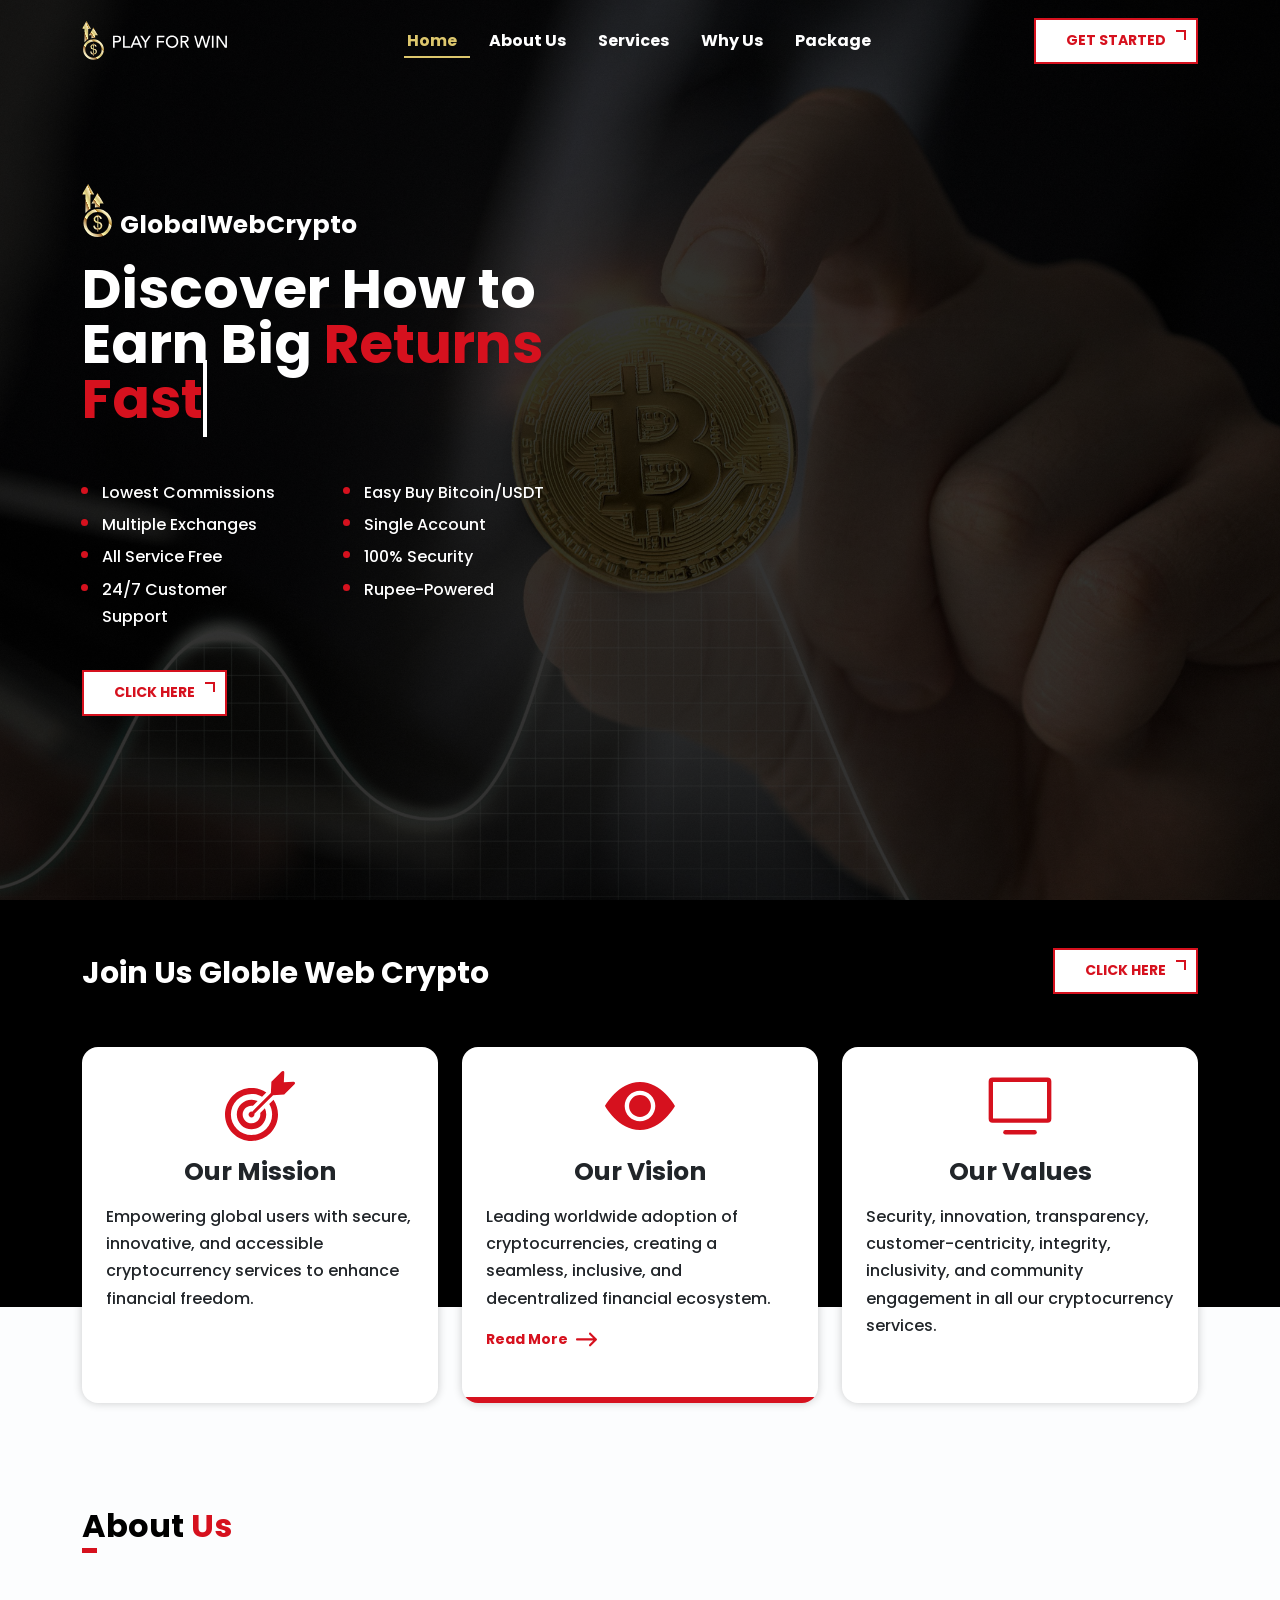
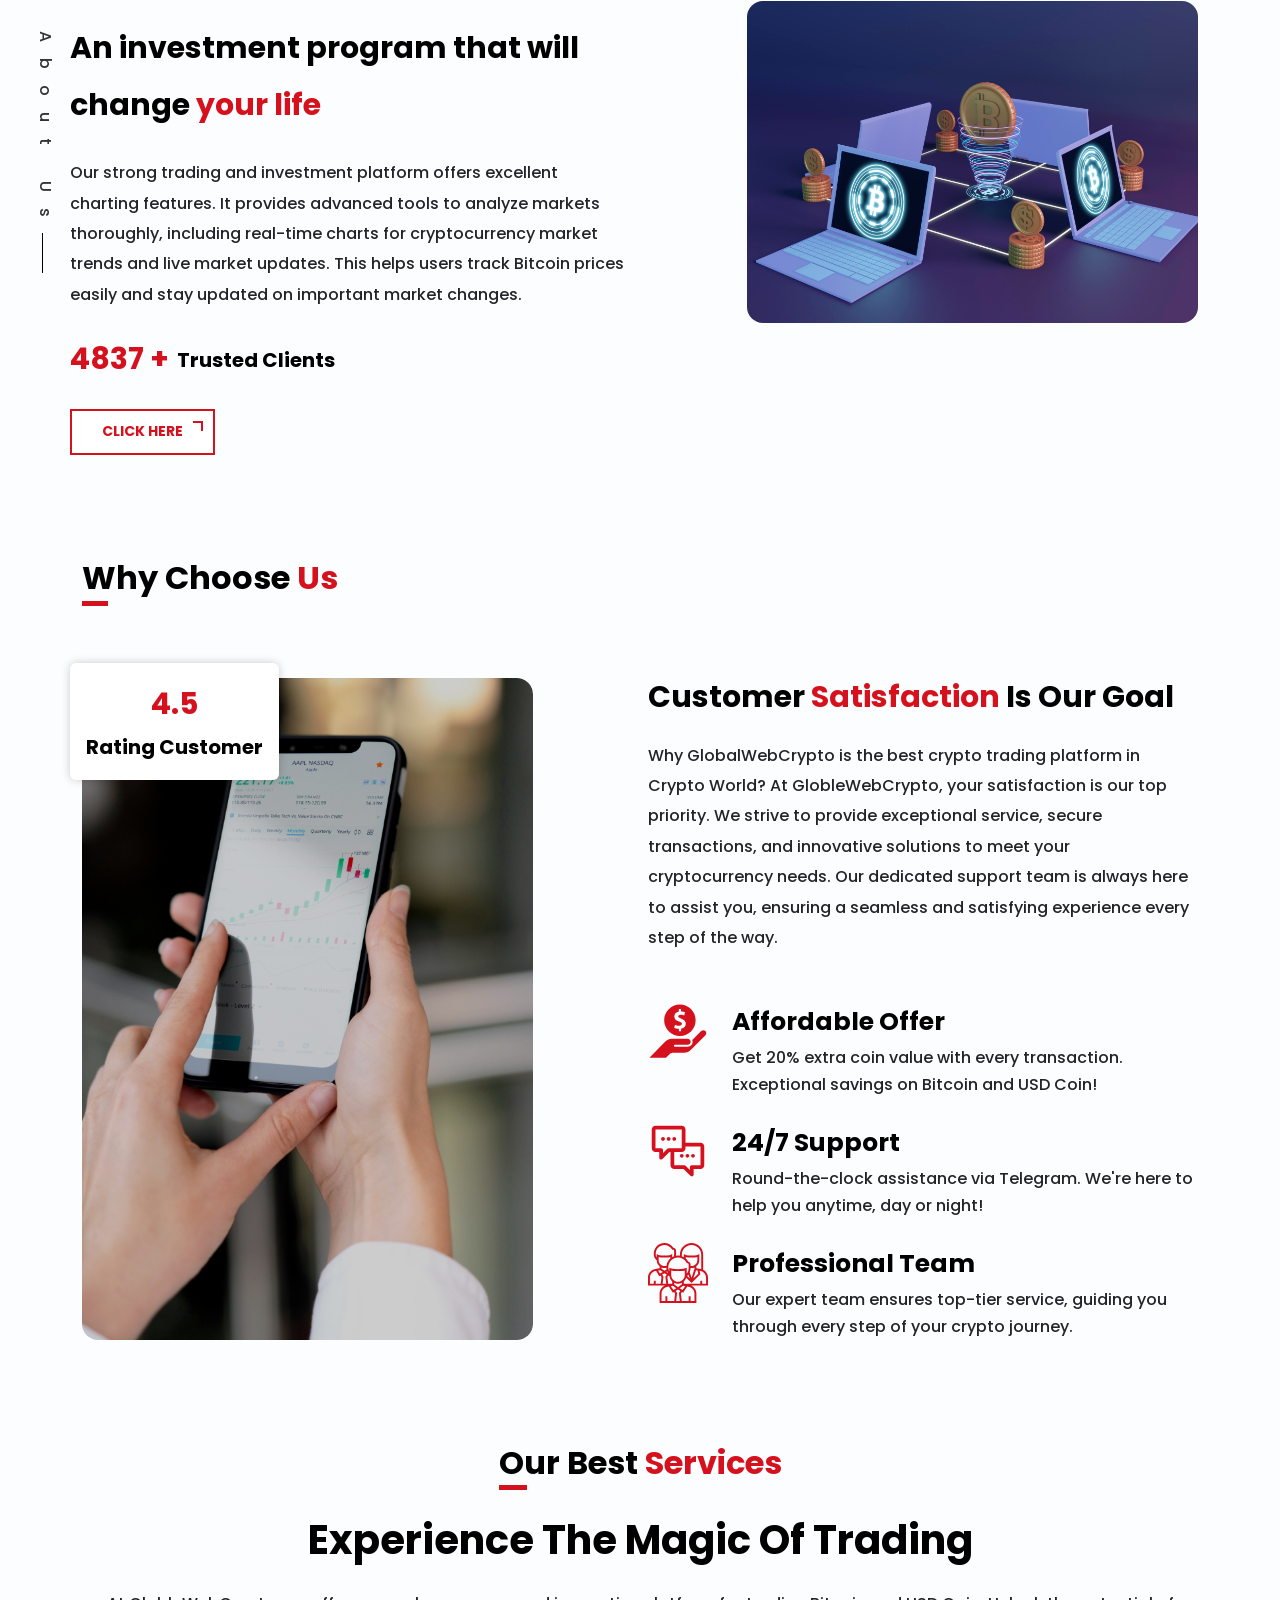
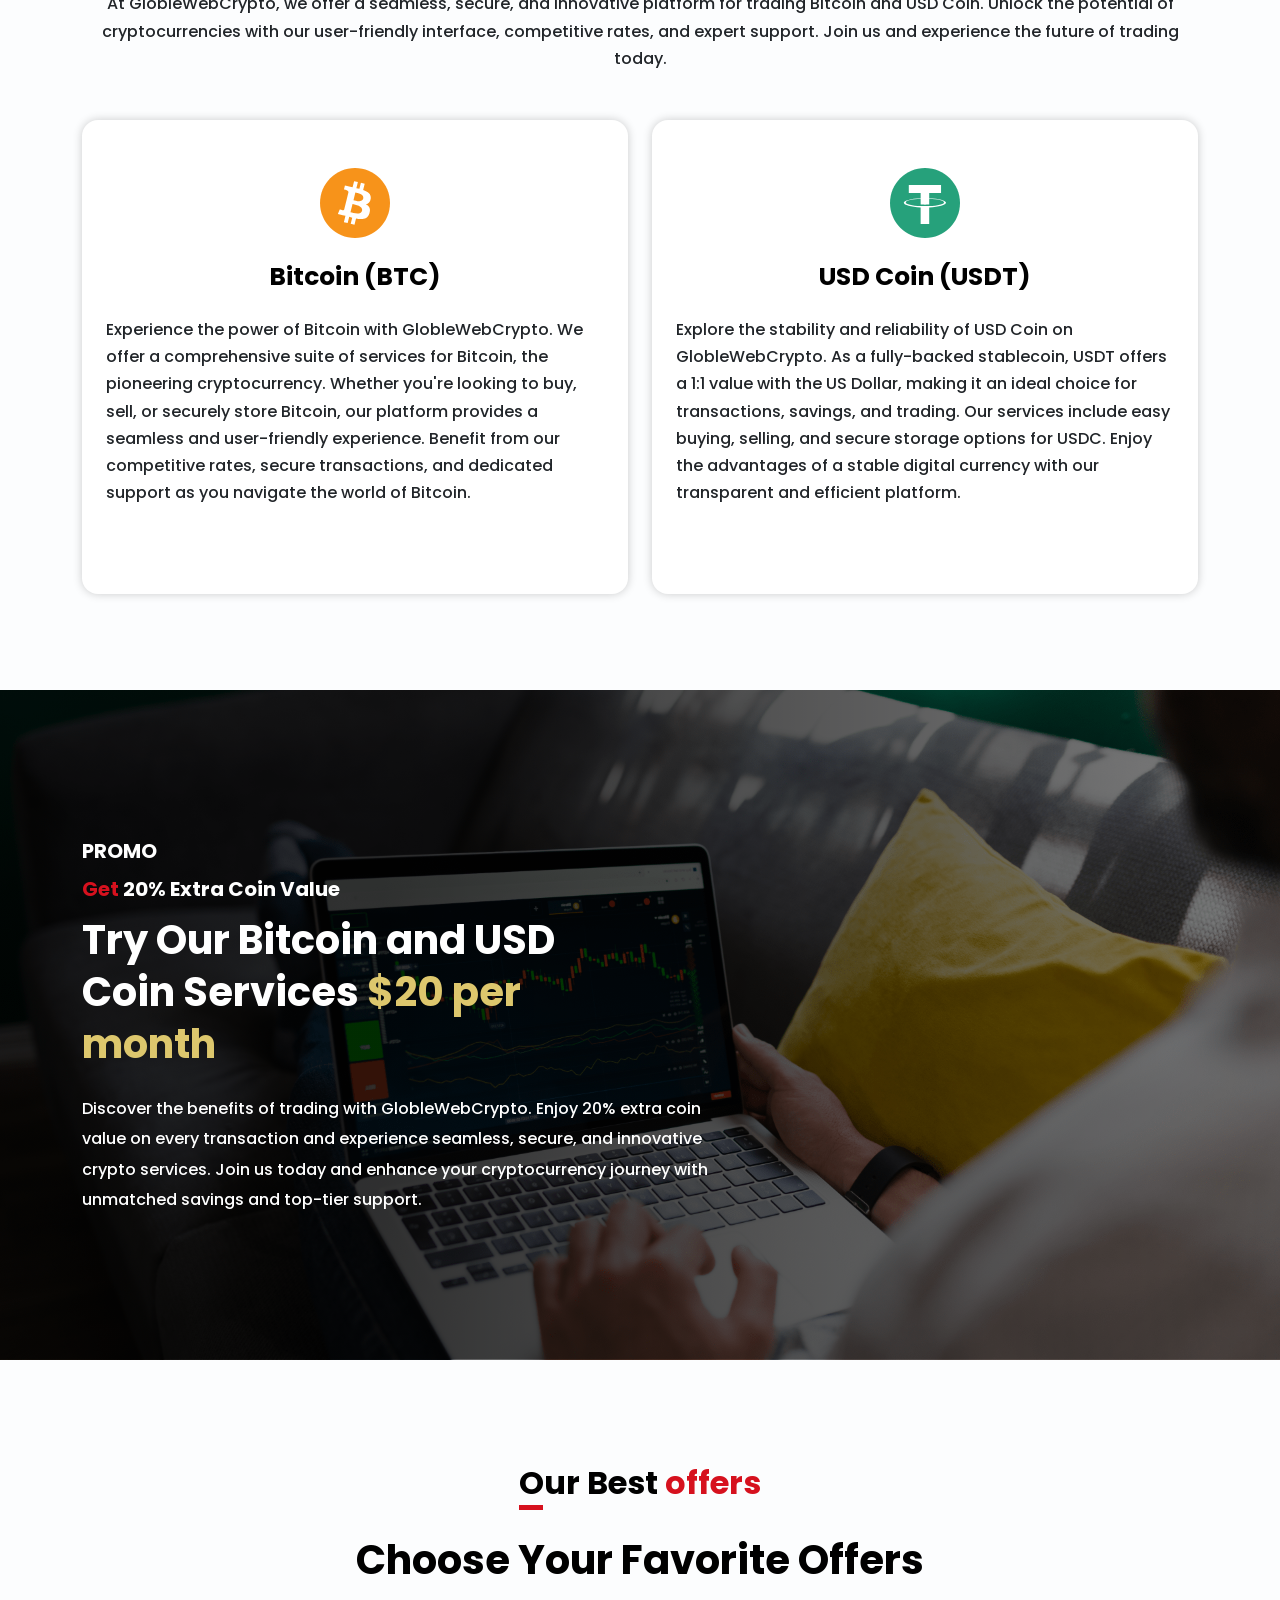
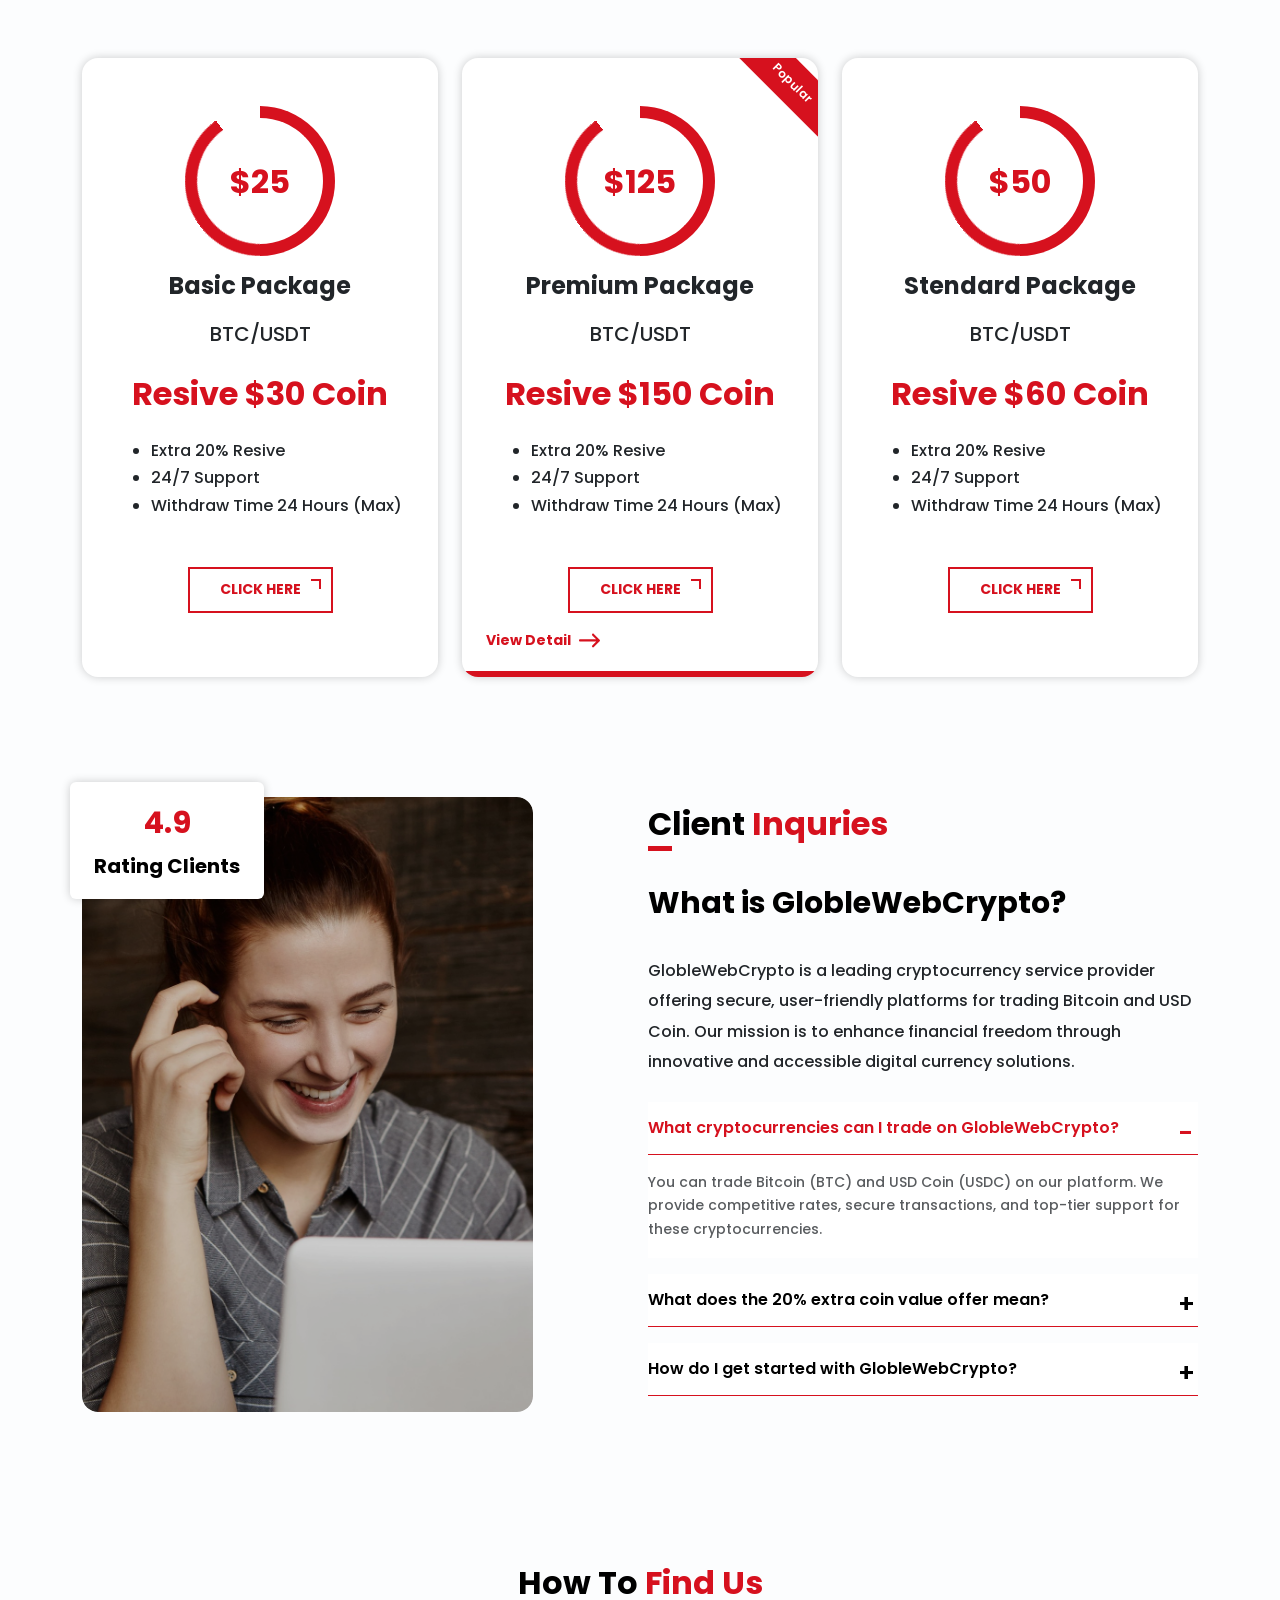
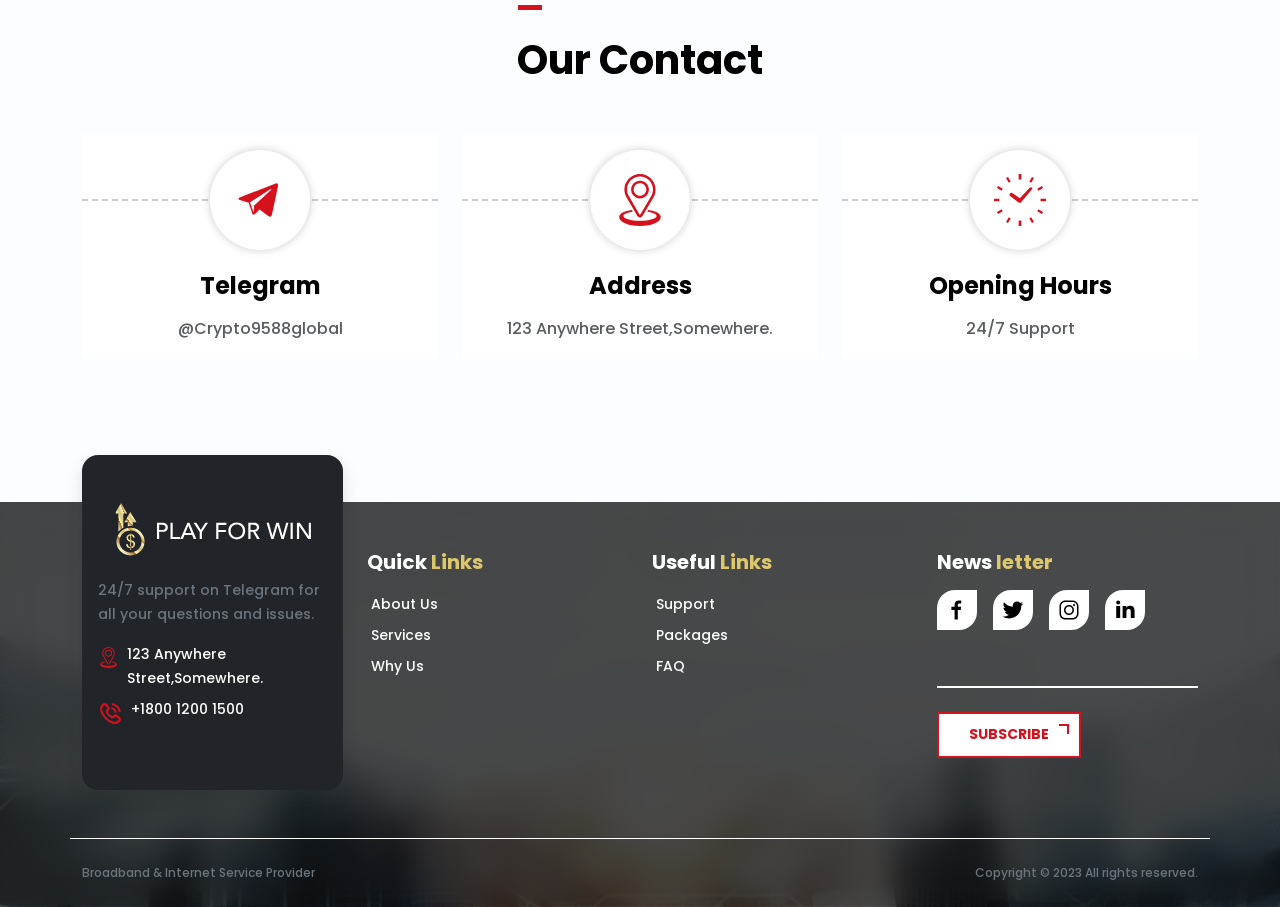
==== commit 63e72629: "-" ====
--- a/index.html
+++ b/index.html
@@ -100,7 +100,7 @@
         <div class="container inner_section h-100 d-flex align-items-center py-md-0 py-5">
             <div class="row mt-md-0 mt-5">
                 <div class="col-xl-6 col-lg-9 col-12 px-0 row mx-0 gap-md-4 gap-3 content" data-aos="fade-right" data-aos-duration="1000">
-                    <div class="col-12 fs-25 lh-100 text-white fw-bold servicecontent d-flex align-items-sm-end align-items-start gap-2"><div class="serviceimg d-flex align-items-center"><img src="assets/img/icon/logo-icon.svg" class="w-100" alt=""></div>GlobalWebCrypto</div>
+                    <div class="col-12 fs-25 lh-100 text-white fw-bold servicecontent d-flex align-items-end gap-2"><div class="serviceimg d-flex align-items-center"><img src="assets/img/icon/logo-icon.svg" class="w-100" alt=""></div>GlobalWebCrypto</div>
                     <div class="col-12 mainheading fs-1 fw-bolder text-white mb-4"> Discover How to Earn Big
                         <a href="https://t.me/Crypto9588global"  target="_blank"  class="typewrite text-decoration-none text-theme2 text-center fw-bold" data-period="3000" data-type='[ "Returns Fast"]'>
                             <span class="wrap"></span>
@@ -110,16 +110,16 @@
                         <ul class="fs-16">
                             <li>Lowest Commissions</li>
                             <li>Multiple Exchanges</li>
-                            <li>Single Account</li>
-                            <li>Rupee-Powered</li>
+                            <li>All Service Free</li>
+                            <li>24/7 Customer Support</li>
                         </ul>
                     </div>
-                    <div class="brodline col-md-5 col-sm-6 text-white ps-0">
+                    <div class="brodline col-md-5 col-sm-6 d-md-block d-none text-white ps-0">
                         <ul class="fs-16">
                             <li>Easy Buy Bitcoin/USDT</li>
-                            <li>All Service Free</li>
+                            <li>Single Account</li>
                             <li>100% Security</li>
-                            <li>24/7 Customer Support</li>
+                            <li>Rupee-Powered</li>
                         </ul>
                     </div>
                     <div class=""><a href="https://t.me/Crypto9588global"  target="_blank"  class="download_btn main_btn more_btn text-theme2 text-decoration-none">Click Here</a></div>
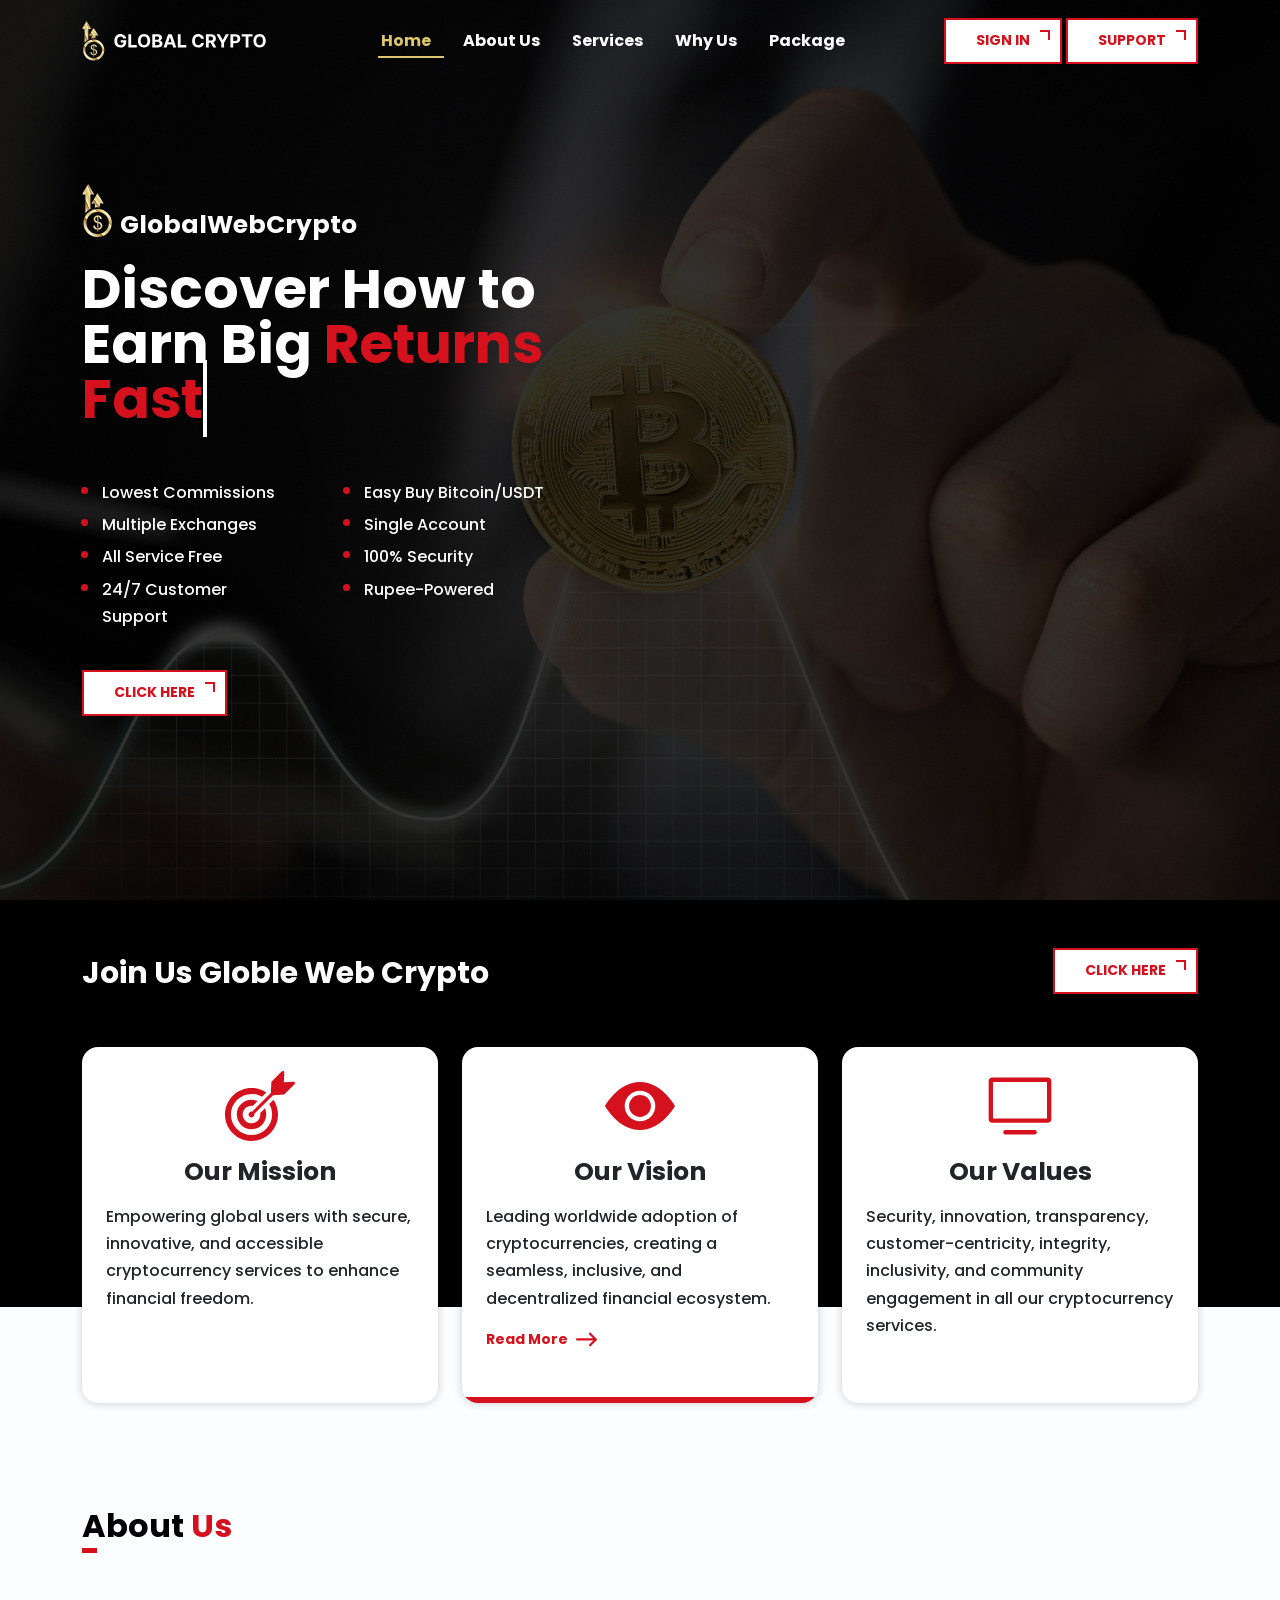
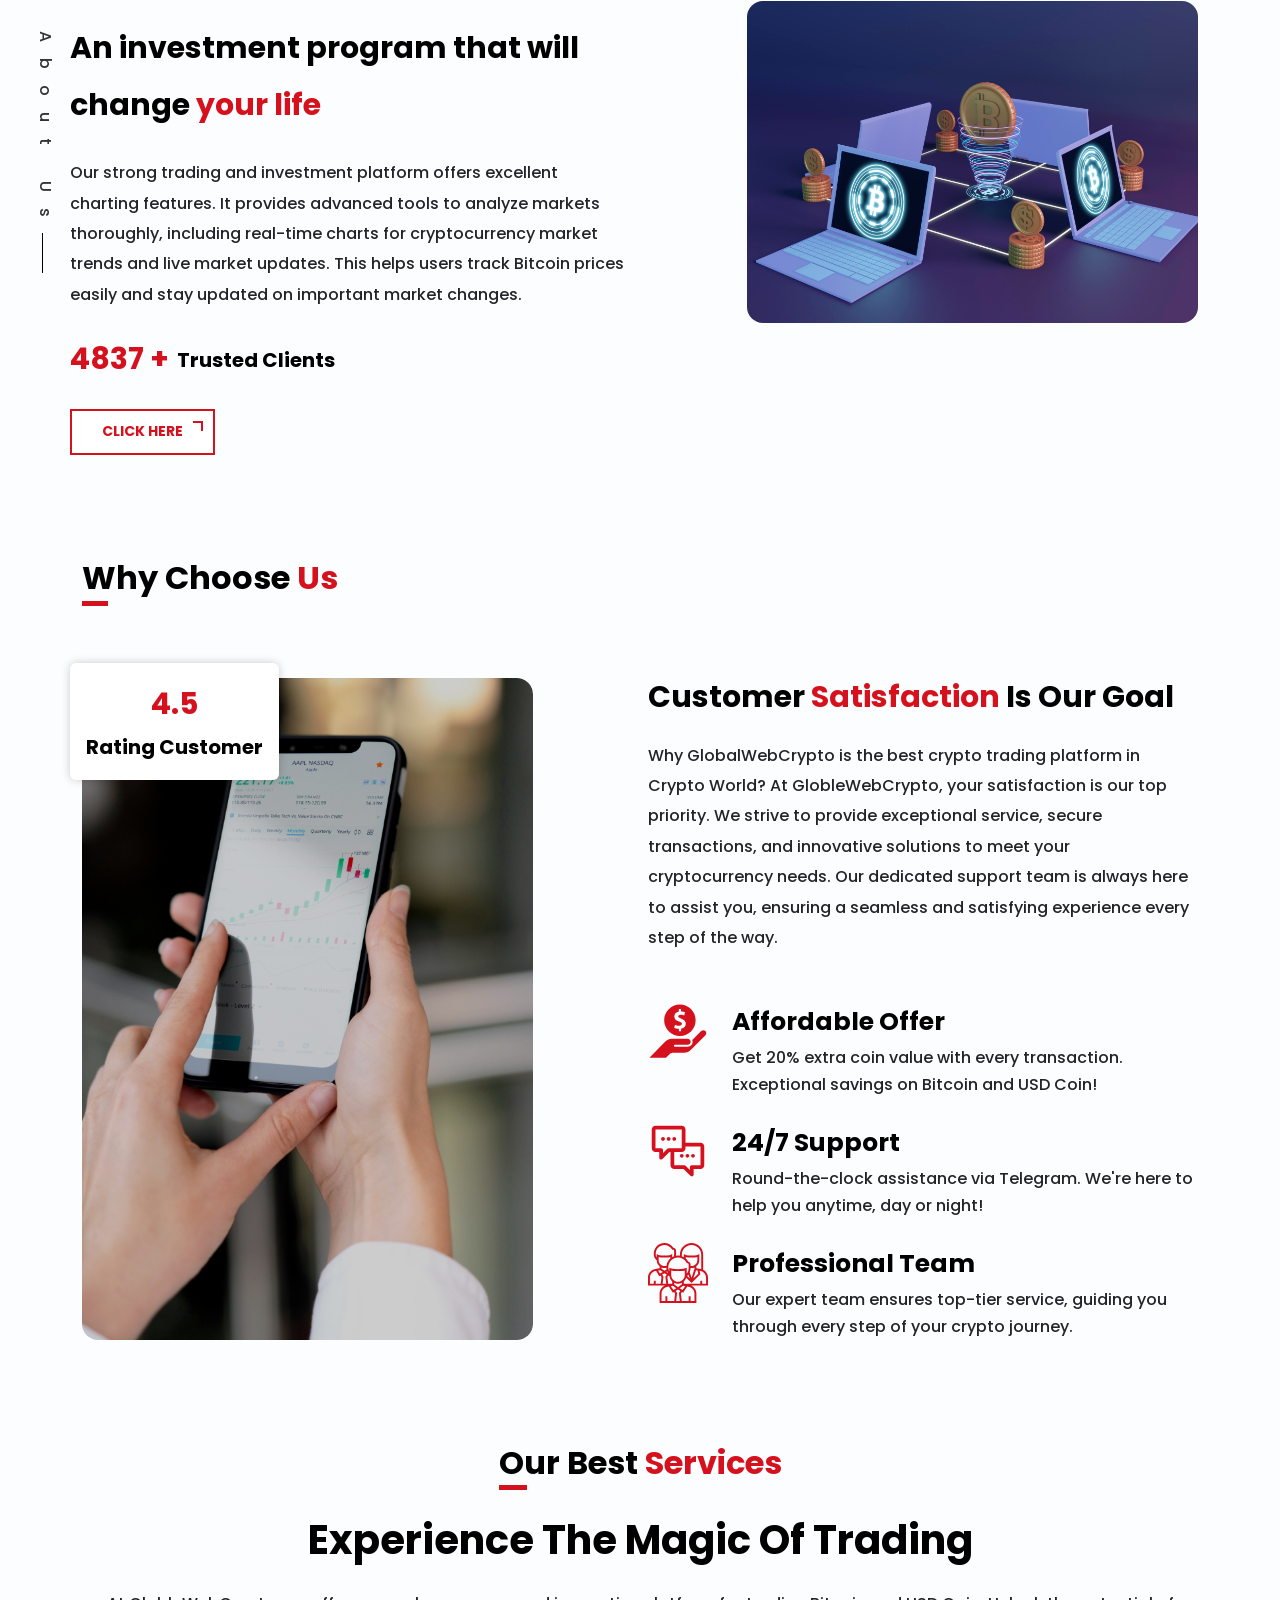
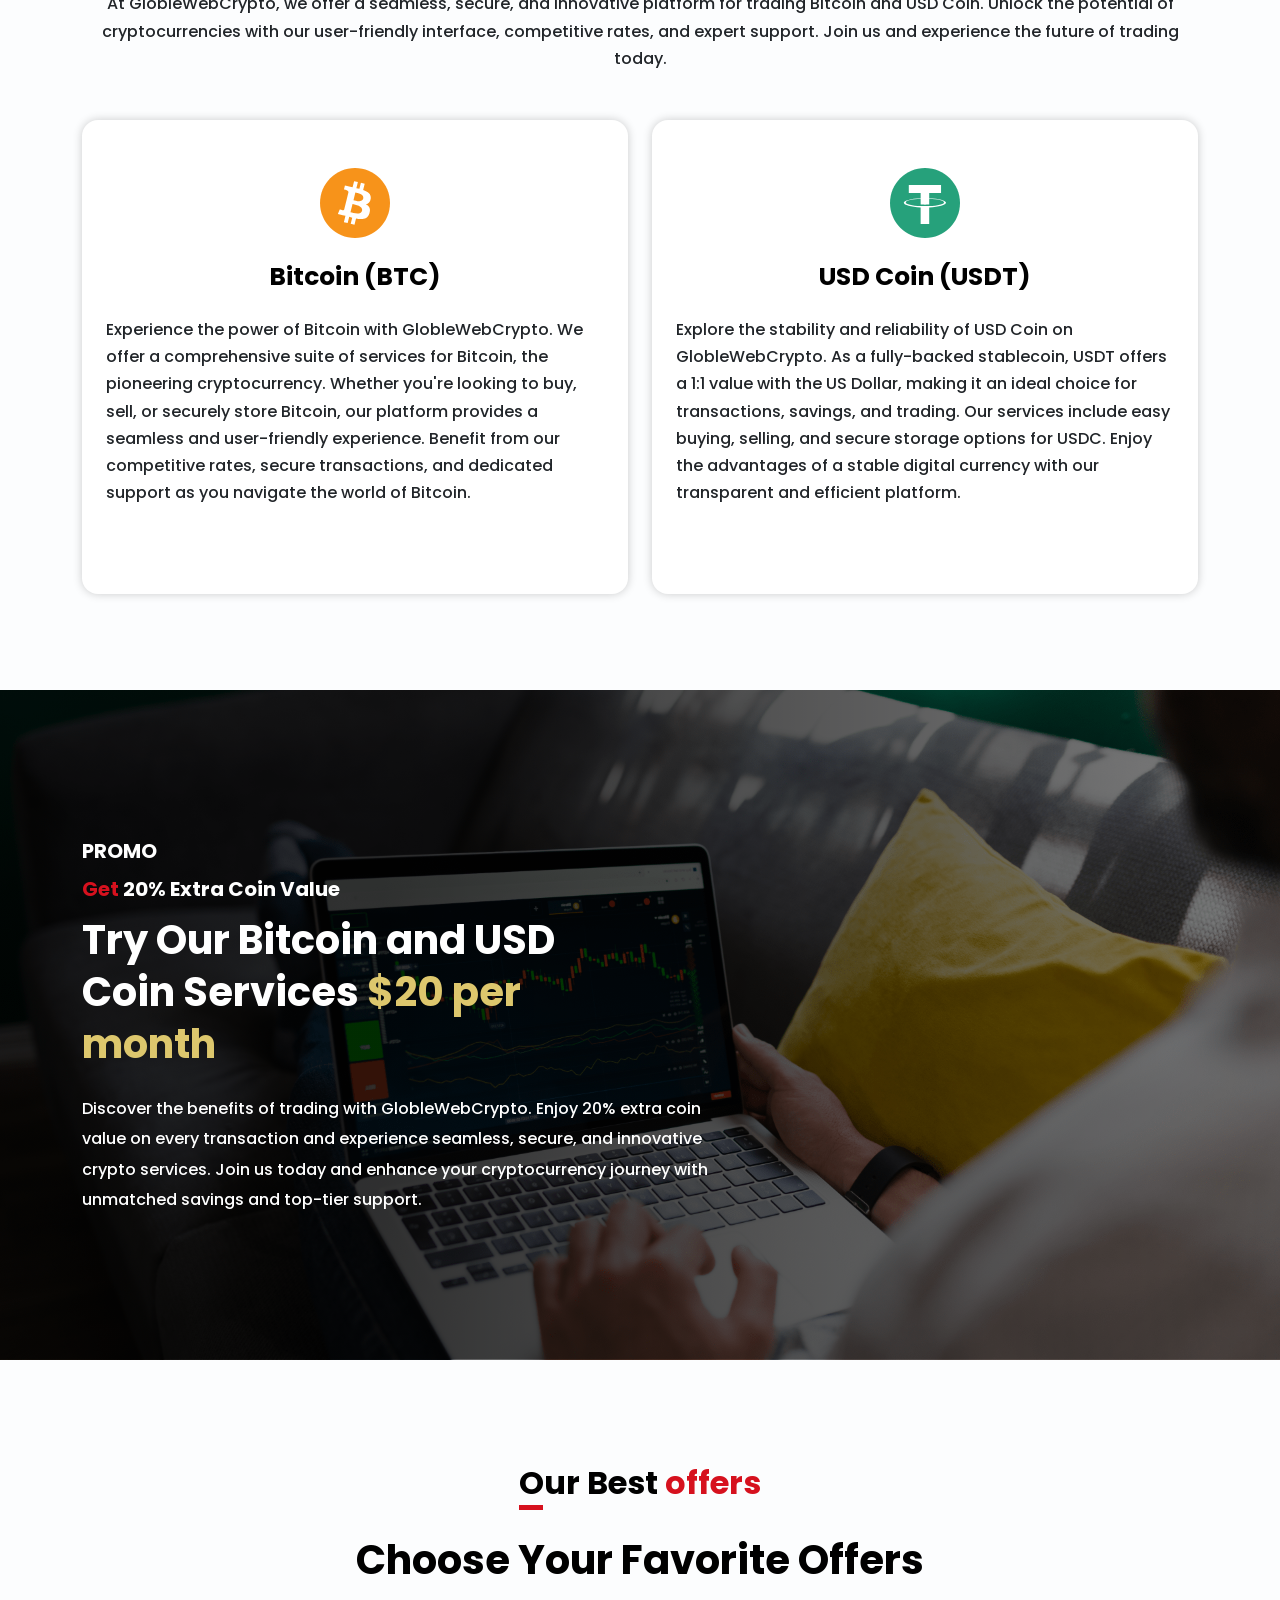
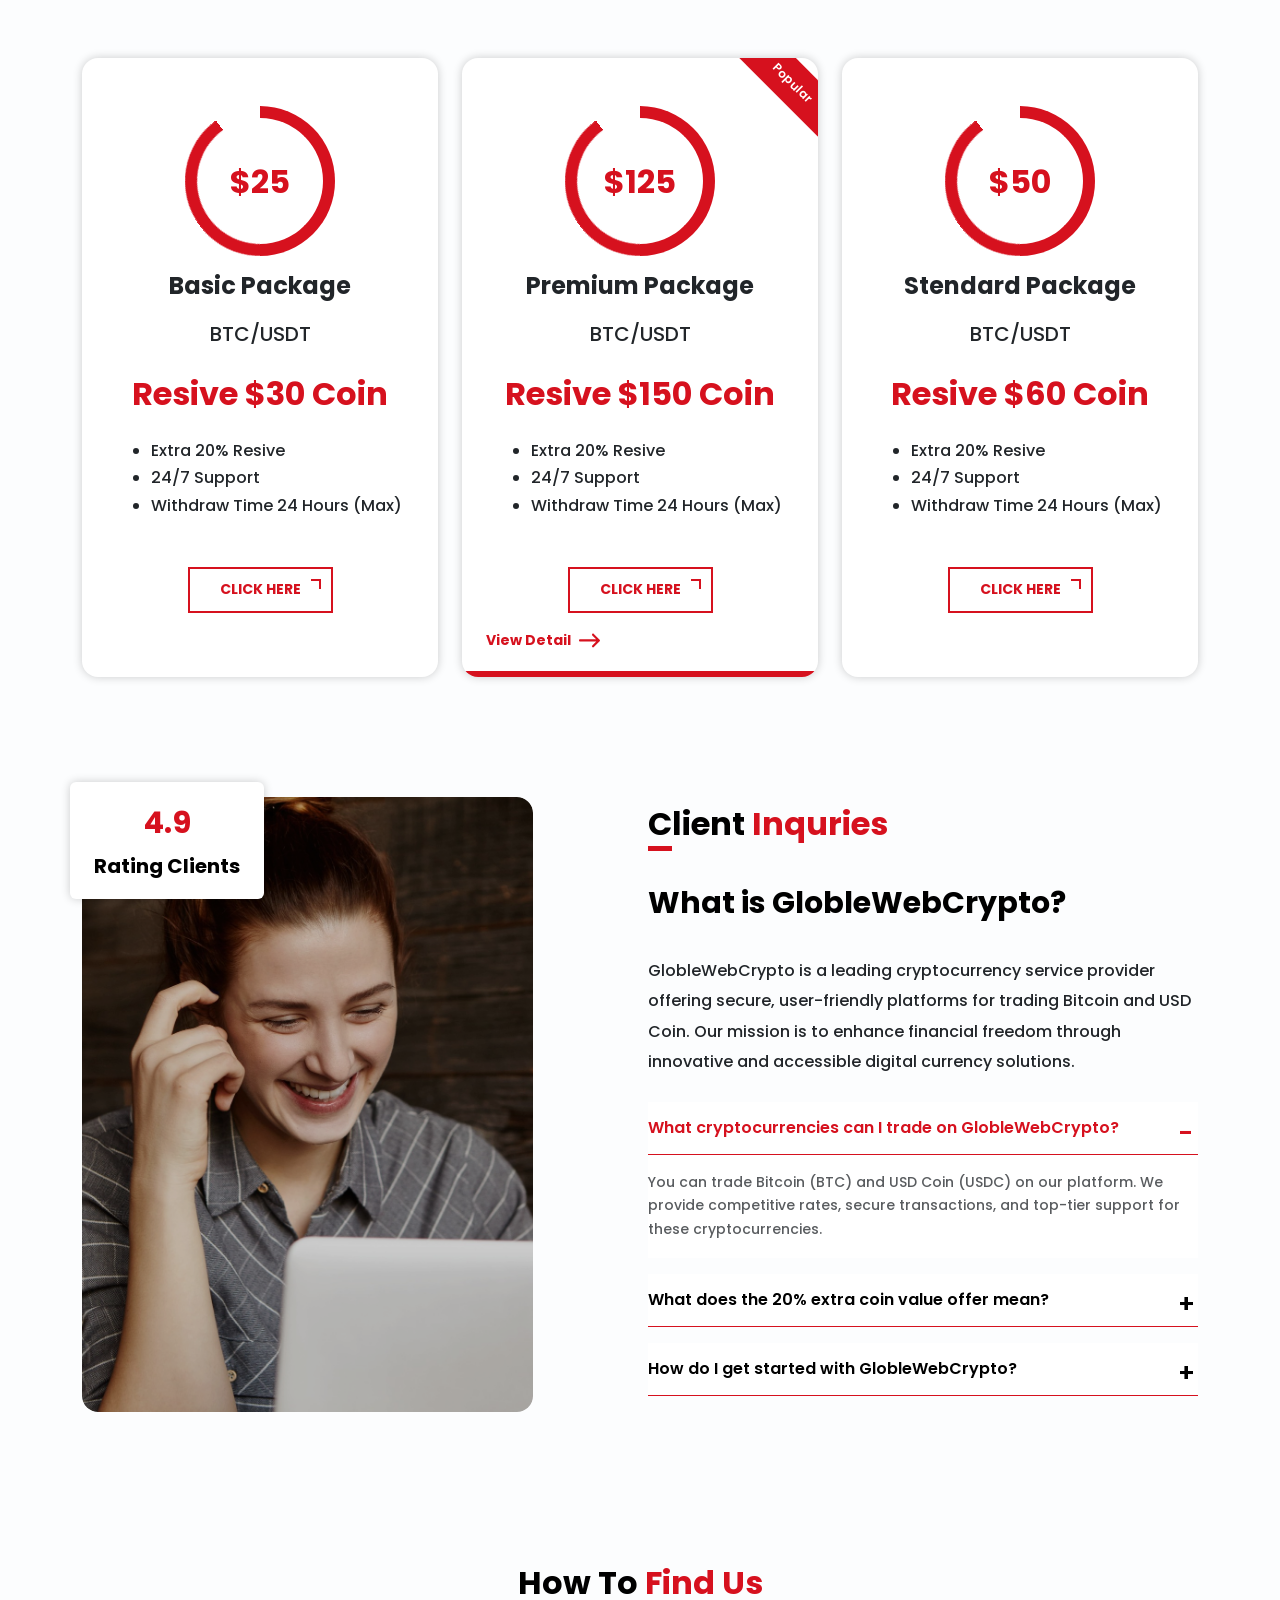
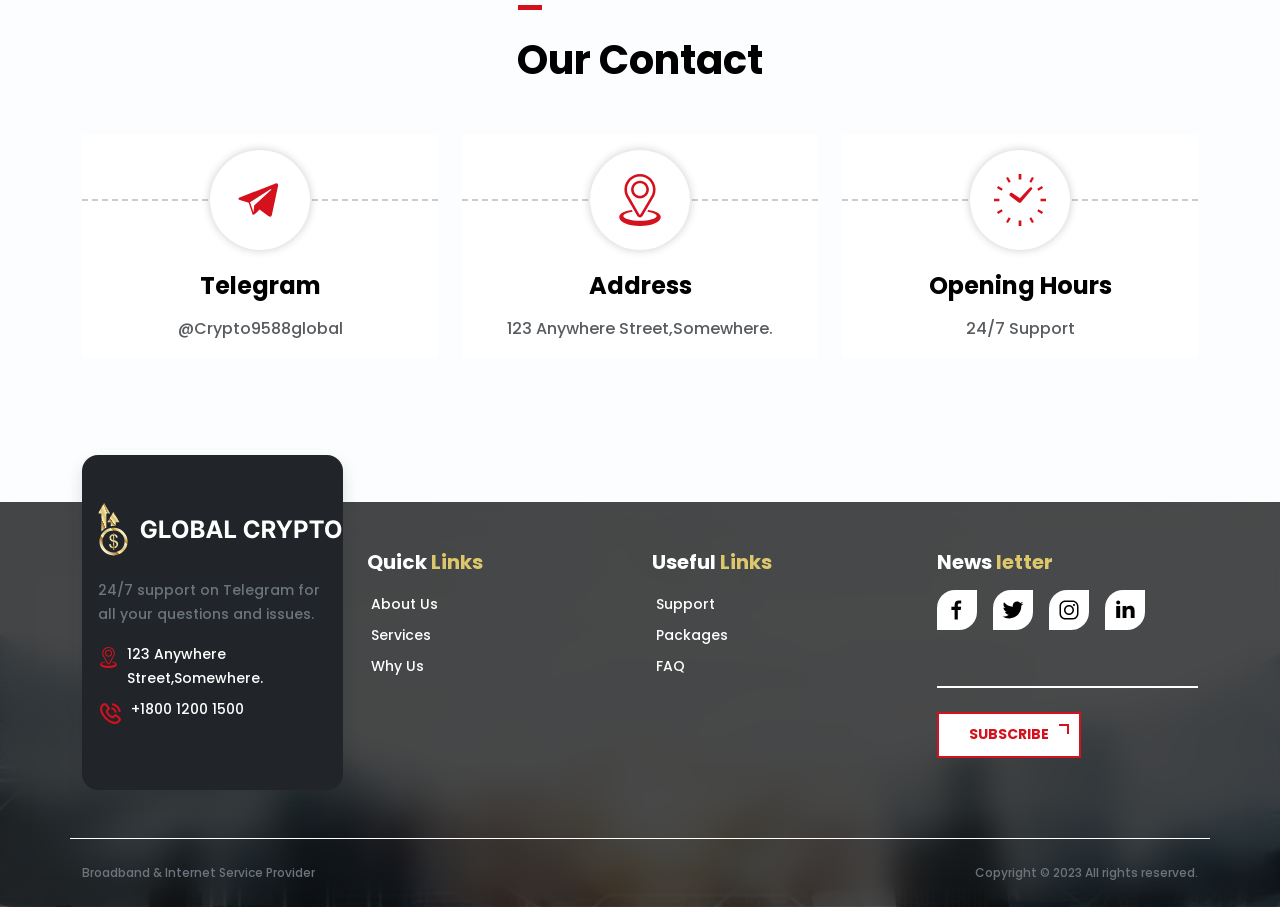
==== commit f67c4779: "logo" ====
--- a/index.html
+++ b/index.html
@@ -60,7 +60,8 @@
         <div class="container">
             <a class="navbar-brand fw-medium" href=""><img src="assets/img/header/logo.svg" alt="Logo" class="w-100 h-100"></a>
             <div class="d-lg-none d-flex align-items-center gap-2">
-                <a href="https://t.me/Crypto9588global"  target="_blank"  class="download_btn main_btn more_btn text-theme2 text-decoration-none d-sm-flex d-none">Get Started</a>
+                <a href="http://globalwebcripto.com/"  target="_blank"  class="download_btn main_btn more_btn text-theme2 text-decoration-none d-sm-flex d-none">Sign In</a>
+                <a href="https://t.me/Crypto9588global"  target="_blank"  class="download_btn main_btn more_btn text-theme2 text-decoration-none d-sm-flex d-none">Support</a>
                 <div class="icone_list " data-bs-toggle="offcanvas" data-bs-target="#offcanvasRight" aria-controls="offcanvasRight">
                     <img src="assets/img/header/menuBtn.svg" class="w-100" alt="">
                 </div>
@@ -73,7 +74,10 @@
                     <li class="nav-item"><a class="nav-link position-relative fs-16 fw-bold fw-normal text-white" href="#whyus">Why Us</a></li>
                     <li class="nav-item"><a class="nav-link position-relative fs-16 fw-bold fw-normal text-white" href="#packages">Package</a></li>
                 </ul>
-                <div class="text-center"><a href="https://t.me/Crypto9588global"  target="_blank"  class="download_btn main_btn more_btn text-theme2 text-decoration-none">Get Started</a></div>
+                <div class="text-center">
+                    <a href="http://globalwebcripto.com/"  target="_blank"  class="download_btn main_btn more_btn text-theme2 text-decoration-none">Sign In</a>
+                    <a href="https://t.me/Crypto9588global"  target="_blank"  class="download_btn main_btn more_btn text-theme2 text-decoration-none">Support</a>
+                </div>
             </div>
         </div>
         </nav>
@@ -85,20 +89,23 @@
                     aria-label="Close"><img src="assets/img/header/close.svg" alt="" class="w-100"></button>
             </div>
             <div class="offcanvas-body">
-                <ul class="list-unstyled ps-5 tag_list">
+                <ul class="list-unstyled ps-3 tag_list">
                     <li class="pb-3"><a href="" class="fs-14 d-flex w-100 text-uppercase fw-normal text-black text-decoration-none">Home</a></li>
                     <li class="pb-3"><a href="#about" class="fs-14 d-flex w-100 text-uppercase fw-normal text-black text-decoration-none">About Us</a></li>
                     <li class="pb-3"><a href="#service" class="fs-14 d-flex w-100 text-uppercase fw-normal text-black text-decoration-none">Services</a></li>
                     <li class="pb-3"><a href="#whyus" class="fs-14 d-flex w-100 text-uppercase fw-normal text-black text-decoration-none">Why Us</a></li>
                     <li class="pb-3"><a href="#packages" class="fs-14 d-flex w-100 text-uppercase fw-normal text-black text-decoration-none">Package</a></li>
                 </ul>
-                <div class="d-sm-none d-block ps-5"><a href="https://t.me/Crypto9588global"  target="_blank"  class="download_btn main_btn more_btn text-theme2 text-decoration-none">Get Started</a></div>
+                <div class="d-sm-none d-block ps-3">
+                    <a href="https://t.me/Crypto9588global"  target="_blank"  class="download_btn main_btn more_btn text-theme2 text-decoration-none">Sign In</a>
+                    <a href="https://t.me/Crypto9588global"  target="_blank"  class="download_btn main_btn more_btn text-theme2 text-decoration-none">Sign Up</a>
+                </div>
             </div>
         </div>
     <!-- Hero Section -->
-    <div class="container-fluid hero-section vh-100 position-relative">
-        <div class="container inner_section h-100 d-flex align-items-center py-md-0 py-5">
-            <div class="row mt-md-0 mt-5">
+    <div class="container-fluid hero-section position-relative">
+        <div class="container inner_section h-100 d-flex align-items-center">
+            <div class="row ">
                 <div class="col-xl-6 col-lg-9 col-12 px-0 row mx-0 gap-md-4 gap-3 content" data-aos="fade-right" data-aos-duration="1000">
                     <div class="col-12 fs-25 lh-100 text-white fw-bold servicecontent d-flex align-items-end gap-2"><div class="serviceimg d-flex align-items-center"><img src="assets/img/icon/logo-icon.svg" class="w-100" alt=""></div>GlobalWebCrypto</div>
                     <div class="col-12 mainheading fs-1 fw-bolder text-white mb-4"> Discover How to Earn Big
@@ -122,7 +129,9 @@
                             <li>Rupee-Powered</li>
                         </ul>
                     </div>
-                    <div class=""><a href="https://t.me/Crypto9588global"  target="_blank"  class="download_btn main_btn more_btn text-theme2 text-decoration-none">Click Here</a></div>
+                    <div class="" >
+                        <a href="https://t.me/Crypto9588global"  target="_blank"  class="download_btn main_btn more_btn text-theme2 text-decoration-none">Click Here</a>
+                    </div>
                 </div>
             </div>
         </div>
--- a/assets/css/style.min.css
+++ b/assets/css/style.min.css
@@ -1 +1 @@
-::-webkit-scrollbar-track{background-color:rgba(0,0,0,0)}::-webkit-scrollbar{width:6px;background-color:rgba(0,0,0,0)}::-webkit-scrollbar-thumb{background-color:#d6111e}body{font-family:"Poppins",sans-serif;background-color:rgba(13,110,253,.01);overflow:hidden auto;line-height:1.7}.fs-10{font-size:10px}.fs-11{font-size:11px}.fs-12{font-size:12px}.fs-13{font-size:13px}.fs-14{font-size:14px}.fs-15{font-size:15px}.fs-16{font-size:16px}.fs-17{font-size:17px}.fs-18{font-size:18px}.fs-19{font-size:19px}.fs-20{font-size:20px}.fs-21{font-size:21px}.fs-22{font-size:22px}.fs-23{font-size:23px}.fs-24{font-size:24px}.fs-25{font-size:25px}.fs-26{font-size:26px}.fs-27{font-size:27px}.fs-28{font-size:28px}.fs-29{font-size:29px}.fs-30{font-size:30px}.lh-100{line-height:100%}.lh-120{line-height:1.3}.lh-150{line-height:1.9}.page-loader{width:100%;height:100vh;position:fixed;display:flex;align-items:center;justify-content:center;z-index:99999;background-color:#fff;inset:0}.page-loader .spinner{min-width:300px;min-height:300px;background:#fff url(../img/index/preloader.svg);background-repeat:no-repeat;background-position:center}.form-control:focus-visible,.form-select:focus-visible{border-color:#ddc76d}.form-control::-moz-placeholder, .form-select::-moz-placeholder{color:#000}.form-control::placeholder,.form-select::placeholder{color:#000}@media only screen and (max-width: 767.99px){.fs-30{font-size:25px}.fs-25{font-size:20px}.fs-20{font-size:18px}}@media only screen and (max-width: 575.99px){.fs-30{font-size:20px}.fs-25{font-size:18px}.fs-20{font-size:16px}.fs-16{font-size:14px}.fs-14{font-size:13px}}.typewrite.headingS{letter-spacing:8px}.sideHeading{transform:rotate(90deg);color:rgba(0,0,0,.8);letter-spacing:1rem;transform-origin:left top 0;position:relative;left:-15px;top:30px}.sideHeading::after{content:"";position:absolute;top:12px;background:#000;width:40px;height:1px}.sectionheading{display:inline-block;position:relative;transition:all ease-in-out .3s}.sectionheading::after{content:"";position:absolute;height:5px;width:10%;bottom:0;left:0;background:#d6111e;transition:all ease-in-out .3s}.sectionheading span{transition:all ease-in-out .3s}.sectionheading:hover{color:#d6111e !important;cursor:pointer}.sectionheading:hover span{color:#000 !important}.sectionheading:hover::after{width:100%}.sectionheading.breadcrumbHeading:hover{color:#d6111e !important;cursor:pointer}.sectionheading.breadcrumbHeading:hover span{color:#fff !important}.sectionheading.breadcrumbHeading:hover::after{width:100%}@media only screen and (max-width: 575.99px){.sideHeading{left:-10px}}.download_btn{font-size:14px;font-weight:700;color:#fff;text-transform:uppercase;transition:all .3s ease-out 0s;padding:0 30px;border:2px solid #fff;position:relative;align-items:center;display:inline-flex;height:46px;background-image:-webkit-linear-gradient(-51deg, #d6111e, #d6111e 99%);background-color:#d6111e;border-color:#d6111e;transition:all .4s}.download_btn::before{content:"";position:absolute;right:10px;top:10px;height:10px;width:2px;width:10px;height:2px;transition:all .4s}.download_btn::after{content:"";position:absolute;right:10px;top:10px;height:10px;width:2px;transition:all .4s}.download_btn.main_btn{transition:all .4s}.download_btn.main_btn::before{background-color:#fff;background-image:none;transition:all .4s}.download_btn.main_btn::after{background-color:#fff;background-image:none;transition:all .4s}.download_btn:hover{background:#fff;color:#d6111e;border-color:#d6111e}.download_btn:hover.main_btn::after{background-color:#ddc76d;background-image:-webkit-linear-gradient(-51deg, #d6111e, #d6111e 99%)}.download_btn:hover.main_btn::before{background-color:#ddc76d;background-image:-webkit-linear-gradient(-51deg, #d6111e, #d6111e 99%)}.more_btn{background-image:none !important;background:#fff !important;transition:all .4s}.more_btn.main_btn{transition:all .4s}.more_btn.main_btn::after{background-color:#d6111e !important;background-image:-webkit-linear-gradient(-51deg, #d6111e, #d6111e 99%) !important}.more_btn.main_btn::before{background-color:#d6111e !important;background-image:-webkit-linear-gradient(-51deg, #d6111e, #d6111e 99%) !important}.more_btn:hover{color:#fff !important;background-image:-webkit-linear-gradient(-51deg, #d6111e, #d6111e 99%) !important}.more_btn:hover.main_btn::before{background-color:#fff !important;background-image:none !important}.more_btn:hover.main_btn::after{background-color:#fff !important;background-image:none !important}@media only screen and (max-width: 350.99px){.download_btn{height:40px}.download_btn.checkBtn{padding:0 25px}}.navbar{z-index:100}.navbar .navbar-brand{height:50px}.navbar .icone_list{cursor:pointer;transition:all ease-in-out .3s;width:28px}.navbar .navbar-nav .nav-item .nav-link{transition:all ease-in-out .3s}.navbar .navbar-nav .nav-item .nav-link::before{content:"";width:0px;height:2px;background:#ddc76d;position:absolute;bottom:5px;left:5px;transition:all ease-in-out .3s}.navbar .navbar-nav .nav-item .nav-link:hover{color:#ddc76d !important}.navbar .navbar-nav .nav-item .nav-link:hover::before{width:100%;right:0}.navbar .navbar-nav .nav-item .nav-link.active{color:#ddc76d !important}.navbar .navbar-nav .nav-item .nav-link.active::before{width:100%}.userAcount .inneruser .user{transition:all ease-in-out .3s}.userAcount .inneruser .user img{transition:all ease-in-out .3s;width:22px}.userAcount .inneruser .user:hover img{filter:brightness(1000)}.tag_title{letter-spacing:.1rem}.offcanvas{width:350px !important}.offcanvas .offcanvas-header .offcanvas-title{height:40px}.offcanvas .offcanvas-header .closeBtn{width:20px}.tag_list li{transition:all .3s}.tag_list li a{transition:all .3s;position:relative}.tag_list li a::before{content:"";opacity:0;left:-20px;top:10px;width:15px;height:2px;background-color:#d6111e;position:absolute;transition:all .4s}.tag_list li:hover a{letter-spacing:.3rem !important;color:#d6111e !important}.tag_list li:hover a::before{opacity:1}.navbar{transition:all .3s ease-in-out}.nav-active{-webkit-backdrop-filter:blur(15px);backdrop-filter:blur(15px);box-shadow:0px 0px 10px rgba(0,0,0,.15) !important;background:rgba(0,0,0,.7) !important;transition:all 1s !important;transition:all .3s ease-in-out;position:relative}.nav-active .icone_list img{filter:brightness(100)}.always-nav-active{box-shadow:0px 0px 10px rgba(0,0,0,.247) !important;background:rgba(0,0,0,.7) !important;transition:all .3s ease-in-out}.always-nav-active .navbar-brand{background-color:#fff !important;color:#000 !important}.footer_section .inner_section{background-image:linear-gradient(90deg, rgba(0, 0, 0, 0.7) 30%, rgba(0, 0, 0, 0.7) 100%),url(../../assets/img/footer/bg.jpg);background-size:cover;background-position:center;background-repeat:no-repeat}.footer_section .inner_section::before{content:"";position:absolute;inset:0;width:100%;height:100%;z-index:1;-webkit-backdrop-filter:blur(15px);backdrop-filter:blur(15px)}.footer_section .inner_section .sub_fluid{z-index:2}.footer_section .inner_section .sub_fluid .footer_box.card{margin:-95px 0px 0px 0px}.footer_section .inner_section .sub_fluid .footer_box.card .card-body .footerlogo{height:60px}.footer_section .inner_section .sub_fluid .footer_box.card .card-body .linksfooter li .iconImg{width:25px}.footer_section .inner_section .sub_fluid .footer_box .links_footer li a{transition:all ease-in-out .3s;position:relative}.footer_section .inner_section .sub_fluid .footer_box .links_footer li a::before{content:"";position:absolute;top:50%;left:-10px;width:10px;height:2px;background:#fff;opacity:0;transition:all ease-in-out .3s}.footer_section .inner_section .sub_fluid .footer_box .links_footer li a:hover{color:#ddc76d !important;transform:translateX(10px)}.footer_section .inner_section .sub_fluid .footer_box .links_footer li a:hover:before{opacity:1}.footer_section .inner_section .sub_fluid .footer_box .subscribeinput .form-control{border-bottom:2px solid #fff !important}.footer_section .inner_section .sub_fluid .copyright{border-top:1px solid #fff}.social_icon .socillinkfooter li a{border-top-left-radius:18px;border-bottom-right-radius:18px;width:40px;height:40px;transition:all ease-in-out .3s}.social_icon .socillinkfooter li a img{transition:all ease-in-out .3s}.social_icon .socillinkfooter li a:hover{border-top-left-radius:0px;border-bottom-right-radius:0px;border-top-right-radius:18px;border-bottom-left-radius:18px;background:#d6111e !important}.social_icon .socillinkfooter li a:hover img{transform:rotate(360deg);filter:invert(1)}@media only screen and (max-width: 1199.99px){.footer_section .inner_section .sub_fluid{max-width:100% !important}}.hero-section{background-image:linear-gradient(90deg, rgba(0, 0, 0, 0.8) 30%, rgba(0, 0, 0, 0.8) 100%),url(../img/index/herobg.jpg);background-size:cover;background-position:center;background-repeat:no-repeat;min-height:600px}.hero-section .inner_section .content .servicecontent .serviceimg{width:30px}.hero-section .inner_section .content .brodline ul li{font-weight:500}.hero-section .inner_section .content .brodline ul li::marker{color:#d6111e;font-size:20px}.brandCard .inner_section .cardSection{margin-bottom:-6rem}.cardSection .card{box-shadow:0px 0px 10px 0px rgba(0,0,0,.2);cursor:pointer;overflow:hidden;position:relative;transition:all ease-in-out .3s}.cardSection .card .card-body .card-img{height:70px}.cardSection .card .card-body .readMoreBtn{transform:translateX(-100%);transition:all ease-in-out .3s}.cardSection .card::after{content:"";position:absolute;bottom:-1px;left:0;width:0px;height:7px;background:#d6111e;transition:all ease-in-out .3s}.cardSection .card:hover::after{width:100%}.cardSection .card:hover .card-body .readMoreBtn{transform:translateX(0)}.cardSection .card.active .card-body .readMoreBtn{transform:translateX(0)}.cardSection .card.active::after{width:100%}.checkAbility{background-image:linear-gradient(90deg, rgba(0, 0, 0, 0.7) 30%, rgba(0, 0, 0, 0.7) 100%),url(../img/index/why-chooseUs.webp);background-size:cover;background-position:center;background-repeat:no-repeat}.checkAbility .inner_section .checkEligibility .input-group .form-control:focus{border-color:#ddc76d !important}.checkAbility .inner_section .checkEligibility .input-group .form-control:focus-visible{outline:none}.checkAbility .inner_section .checkEligibility .input-group .input-group-text button{border-top-right-radius:.375rem;border-bottom-right-radius:.375rem;transition:all ease-in-out .3s}.checkAbility .inner_section .checkEligibility .input-group .input-group-text button:hover{background-color:#d6111e !important;color:#fff !important}.whychooseusSection .inner_section .leftSide .userImg{overflow:hidden}.whychooseusSection .inner_section .leftSide .userImg img{-o-object-fit:cover;object-fit:cover}.whychooseusSection .inner_section .leftSide .userImg::before{content:"";position:absolute;width:100%;height:100%;background-color:rgba(0,0,0,.2);transition:all ease-in-out .3s;inset:0}.whychooseusSection .inner_section .leftSide .userImg::after{content:"";position:absolute;width:0%;height:6px;bottom:0;left:0;background:#d6111e;transition:all ease-in-out .3s}.whychooseusSection .inner_section .leftSide .ratings{transition:all ease-in-out .3s;overflow:hidden;box-shadow:0px 0px 10px 0px rgba(0,0,0,.2);left:0;top:-15px;transition:all ease-in-out .3s}.whychooseusSection .inner_section .leftSide .ratings .card-body .userrating,.whychooseusSection .inner_section .leftSide .ratings .card-body .ratingCustomer{transition:all ease-in-out .3s}.whychooseusSection .inner_section .leftSide:hover .userImg::before{background-color:rgba(0,0,0,.5)}.whychooseusSection .inner_section .leftSide:hover .userImg::after{width:100%}.whychooseusSection .inner_section .leftSide:hover .ratings{cursor:pointer}.whychooseusSection .inner_section .leftSide:hover .ratings .card-body .userrating{color:#000 !important}.whychooseusSection .inner_section .leftSide:hover .ratings .card-body .ratingCustomer{color:#d6111e !important}.whychooseusSection .inner_section .contentSide .whychooseSide .monyIcone{height:60px}.discountSection{background-image:linear-gradient(90deg, rgba(0, 0, 0, 0.8) 30%, rgba(0, 0, 0, 0.5) 100%),url(../img/index/discountbg.png);background-size:cover;background-position:center;background-repeat:no-repeat}.packagesSection .inner_section .cardSection .card.active{position:relative}.packagesSection .inner_section .cardSection .card.active::before{content:"Popular";position:absolute;top:5px;right:-30px;font-size:12px;padding:10px 30px;font-weight:600;transform:rotate(45deg);color:#fff;background-color:#d6111e}.roundedprogress{width:150px;height:150px;line-height:150px;background:none;margin:0 auto;box-shadow:none;position:relative}.roundedprogress:after{content:"";width:100%;height:100%;border-radius:50%;border:12px solid #fff;position:absolute;top:0;left:0}.roundedprogress>span{width:50%;height:100%;overflow:hidden;position:absolute;top:0;z-index:1}.roundedprogress .progress-left{left:0}.roundedprogress .progress-left .progress-bar{left:100%;border-top-right-radius:80px;border-bottom-right-radius:80px;border-left:0;transform-origin:center left}.roundedprogress .progress-bar{width:100%;height:100%;background:none;border-width:12px;border-style:solid;position:absolute;top:0}.roundedprogress .progress-right{right:0}.roundedprogress .progress-right .progress-bar{left:-100%;border-top-left-radius:80px;border-bottom-left-radius:80px;border-right:0;transform-origin:center right;animation:loading-1 1.8s linear forwards}.roundedprogress .progress-value{width:90%;height:90%;border-radius:50%;background:#fff;color:#d6111e;line-height:135px;text-align:center;position:absolute;top:5%;left:5%}.roundedprogress.blue .progress-bar{border-color:#d6111e}.roundedprogress.blue .progress-left .progress-bar{animation:loading-2 1.5s linear forwards 1.8s}@keyframes loading-1{0%{transform:rotate(0deg)}100%{transform:rotate(180deg)}}@keyframes loading-2{0%{transform:rotate(0deg)}100%{transform:rotate(144deg)}}@keyframes loading-3{0%{transform:rotate(0deg)}100%{transform:rotate(90deg)}}@keyframes loading-4{0%{transform:rotate(0deg)}100%{transform:rotate(36deg)}}@keyframes loading-5{0%{transform:rotate(0deg)}100%{transform:rotate(126deg)}}@media only screen and (max-width: 990px){.roundedprogress .progress{margin-bottom:20px}}@media only screen and (min-width: 990px){.hero-section .inner_section .content .mainheading{font-size:55px !important;line-height:100%}.checkAbility .inner_section .ability{font-size:50px !important}}@media only screen and (max-width: 767.99px){.cardSection .card .card-body .card-img{height:60px}.whychooseusSection .inner_section .contentSide .whychooseSide .monyIcone{height:50px}}@media only screen and (max-width: 575.99px){.hero-section .inner_section .content .servicecontent .serviceimg{width:20px}.cardSection .card .card-body .card-img{height:50px}.whychooseusSection .inner_section .contentSide .whychooseSide .monyIcone{height:40px}}@font-face{font-family:"poppins";src:url("../fonts/Poppins-LightItalic.woff2") format("woff2"),url("../fonts/Poppins-LightItalic.ttf") format("truetype");font-weight:300;font-style:italic;font-display:swap}@font-face{font-family:"poppins";src:url("../fonts/Poppins-Regular.woff2") format("woff2"),url("../fonts/Poppins-Regular.ttf") format("truetype");font-weight:400;font-style:normal;font-display:swap}@font-face{font-family:"poppins";src:url("../fonts/Poppins-Medium.woff2") format("woff2"),url("../fonts/Poppins-Medium.ttf") format("truetype");font-weight:400;font-style:normal;font-display:swap}@font-face{font-family:"poppins";src:url("../fonts/Poppins-Bold.woff2") format("woff2"),url("../fonts/Poppins-Bold.ttf") format("truetype");font-weight:bold;font-style:normal;font-display:swap}@font-face{font-family:"poppins";src:url("../fonts/Poppins-Light.woff2") format("woff2"),url("../fonts/Poppins-Light.ttf") format("truetype");font-weight:300;font-style:normal;font-display:swap}@font-face{font-family:"poppins";src:url("../fonts/Poppins-SemiBold.woff2") format("woff2"),url("../fonts/Poppins-SemiBold.ttf") format("truetype");font-weight:600;font-style:normal;font-display:swap}@font-face{font-family:"poppins";src:url("../fonts/Poppins-Medium.woff2") format("woff2"),url("../fonts/Poppins-Medium.ttf") format("truetype");font-weight:500;font-style:normal;font-display:swap}.OtherPageTopSection{background-size:cover;background-position:center;background-repeat:no-repeat;padding:9em 0em 0em 0em}.OtherPageTopSection .inner_section .breadcrumbBox .breadcrumbs{height:20vh;min-height:100px}.OtherPageTopSection.AboutTopSection{background-image:linear-gradient(90deg, rgba(0, 0, 0, 0.5) 30%, rgba(0, 0, 0, 0.3) 100%),url(../img/about/breadcrumb_bg.jpg)}.OtherPageTopSection.ServicesTopSection{background-image:linear-gradient(90deg, rgba(0, 0, 0, 0.5) 30%, rgba(0, 0, 0, 0.3) 100%),url(../img/services/serviceBg.jpg)}.OtherPageTopSection.packagesTopSection{background-image:linear-gradient(90deg, rgba(0, 0, 0, 0.5) 30%, rgba(0, 0, 0, 0.3) 100%),url(../img/package/packageBg.jpg)}.OtherPageTopSection.contactTopSection{background-image:linear-gradient(90deg, rgba(0, 0, 0, 0.5) 30%, rgba(0, 0, 0, 0.5) 100%),url(../img/package/contectBg.jpg)}.OtherPageTopSection.BlogTopSection{background-image:linear-gradient(90deg, rgba(0, 0, 0, 0.5) 30%, rgba(0, 0, 0, 0.5) 100%),url(../img/blog/blogBg.jpg)}.OtherPageTopSection.blogsPageSection{background-image:linear-gradient(90deg, rgba(0, 0, 0, 0.5) 30%, rgba(0, 0, 0, 0.5) 100%),url(../img/blog/internetUser.jpg)}.OtherPageTopSection.singalPostPage{background-image:linear-gradient(90deg, rgba(0, 0, 0, 0.5) 30%, rgba(0, 0, 0, 0.5) 100%),url(../img/blog/group.jpg)}.OtherPageTopSection.categoriesPage{background-image:linear-gradient(90deg, rgba(0, 0, 0, 0.5) 30%, rgba(0, 0, 0, 0.5) 100%),url(../img/blog/Categories_bg.jpg);background-position:bottom}.OtherPageTopSection.faqSectionPage{background-image:linear-gradient(90deg, rgba(0, 0, 0, 0.5) 30%, rgba(0, 0, 0, 0.5) 100%),url(../img/blog/faqBg.jpg)}.OtherPageTopSection.disclaimerPage{background-image:linear-gradient(90deg, rgba(0, 0, 0, 0.5) 30%, rgba(0, 0, 0, 0.3) 100%),url(../img/blog/disclaimerBg.jpg)}.OtherPageTopSection.privacyPolicyPage{background-image:linear-gradient(90deg, rgba(0, 0, 0, 0.5) 30%, rgba(0, 0, 0, 0.5) 100%),url(../img/blog/privacypolicyBg.jpg)}.OtherPageTopSection.termsConditionPage{background-image:linear-gradient(90deg, rgba(0, 0, 0, 0.5) 30%, rgba(0, 0, 0, 0.5) 100%),url(../img/blog/termBg.jpg)}.gallerySection .inner_section .box-container .box .galleryMainImage{transition:all ease-in-out .3s}.gallerySection .inner_section .box-container .box .galleryMainImage .glightImage{transition:all ease-in-out .3s}.gallerySection .inner_section .box-container .box .galleryMainImage .openImg{left:50%;top:50%;transform:translate(-50%, -50%);width:0px;height:0px;background-color:rgba(0,0,0,.5);opacity:0;visibility:hidden;transition:all ease-in-out .3s}.gallerySection .inner_section .box-container .box .galleryMainImage .openImg span img{filter:brightness(100)}.gallerySection .inner_section .box-container .box .galleryMainImage:hover .openImg{width:70px;height:70px;opacity:1;visibility:visible}.gallerySection .inner_section .box-container .box .galleryMainImage:hover .glightImage{transform:scale(1.1)}.breadcrumbs nav ul li{font-weight:500}.breadcrumbs nav ul li.active{color:#ddc76d}.breadcrumbs nav ul li a{position:relative}.breadcrumbs nav ul li a::after{content:"/";position:absolute;right:-14px;color:#fff;top:0}.textimonial .inner_section .teamCard .card .card-body{overflow:hidden;transition:all ease-in-out .3s;position:relative}.textimonial .inner_section .teamCard .card .card-body::before{content:"";position:absolute;top:100%;left:0;height:100%;width:100%;background:rgba(0,0,0,.5);visibility:hidden;transition:all ease-in-out .3s}.textimonial .inner_section .teamCard .card .card-body .icons{inset:0;opacity:0;visibility:hidden;transform:translateY(10px);transition:all ease-in-out .3s}.textimonial .inner_section .teamCard .card .card-body:hover::before{top:0;opacity:1;visibility:visible}.textimonial .inner_section .teamCard .card .card-body:hover .icons{opacity:1;transform:translateY(0px);visibility:visible}.textimonial .inner_section .teamCard .card .usernameCard{margin-top:-50px;z-index:1;box-shadow:0px 0px 10px 0px rgba(0,0,0,.2)}.textimonial .inner_section .teamCard .card .usernameCard .username{font-weight:600}.ourVisionSection{background-image:linear-gradient(90deg, rgba(0, 0, 0, 0.8) 30%, rgba(0, 0, 0, 0.8) 100%),url(../img/about/visionBg.webp);background-size:cover;background-position:center;background-repeat:no-repeat;background-attachment:fixed}.serviceWhyChoose{background-image:linear-gradient(90deg, rgba(255, 255, 255, 0.2) 30%, rgba(0, 0, 0, 0.4) 100%),url(../img/about/visionBg.webp);background-size:cover;background-position:center;background-repeat:no-repeat;background-attachment:fixed}.serviceWhyChoose .inner_section .contentForm{-webkit-backdrop-filter:blur(50px);backdrop-filter:blur(50px)}.packageClientSection .inner_section .contentSide .accordion .accordion-item .accordion-header .accordion-button{font-weight:600;border-bottom:1px solid #d6111e !important}.packageClientSection .inner_section .contentSide .accordion .accordion-item .accordion-header .accordion-button:not(.collapsed){background:#fff !important;color:#d6111e !important}.packageClientSection .inner_section .contentSide .accordion .accordion-item .accordion-header .accordion-button:not(.collapsed)::after{content:"-";background-image:none;transform:none;font-size:25px}.packageClientSection .inner_section .contentSide .accordion .accordion-item .accordion-header .accordion-button::after{content:"+";background-image:none;transform:none;font-size:25px}.contactsSection .inner_section .cardsection .card .card-body .chooseList{height:100px;width:100px;z-index:2;box-shadow:0px 0px 10px 0px rgba(0,0,0,.2) !important;transition:all ease-in-out .3s}.contactsSection .inner_section .cardsection .card .card-body .chooseList img{transition:all ease-in-out .3s}.contactsSection .inner_section .cardsection .card .card-body .chooseList:hover{background-color:#d6111e !important}.contactsSection .inner_section .cardsection .card .card-body .chooseList:hover img{filter:brightness(100)}.contactsSection .inner_section .cardsection .card .card-body .dashBorder{top:50%;left:50%;transform:translate(-50%, -50%);border-bottom:2px dashed rgba(0,0,0,.2);z-index:1}.contactMapSection .inner_section .contentForm{-webkit-backdrop-filter:blur(50px);backdrop-filter:blur(50px)}.blogSection .inner_section .singalBlogmainImage{min-height:250px}.blogSection .inner_section .singalBlogmainImage img{-o-object-fit:cover;object-fit:cover}.blogSection .inner_section .blogMainImage{cursor:pointer;transition:all ease-in-out .5s}.blogSection .inner_section .blogMainImage::before{content:"";position:absolute;top:0%;left:0%;height:1000%;width:0%;background:rgba(255,255,255,.2);transition:all ease-in-out .3s;opacity:0;visibility:hidden;transition:all ease-in-out .5s}.blogSection .inner_section .blogMainImage:hover::before{opacity:1;left:100%;width:100%;visibility:visible}.blogSection .inner_section .blogMainImage.glightBoxVideo::before{inset:0;width:100%;background:rgba(0,0,0,.4);opacity:1 !important;visibility:visible !important}.blogSection .inner_section .leftSide .teamCard .card{cursor:unset}.blogSection .inner_section .leftSide .teamCard .card .card-body{height:300px;overflow:hidden;transition:all ease-in-out .3s;position:relative}.blogSection .inner_section .leftSide .teamCard .card .card-body::before{content:"";position:absolute;top:0%;left:0%;height:100%;width:100%;background:rgba(0,0,0,.4);transition:all ease-in-out .3s}.blogSection .inner_section .leftSide .teamCard .card .icons{right:20px;top:20px;opacity:0;visibility:hidden;transform:translateY(10px);transition:all ease-in-out .3s;z-index:3}.blogSection .inner_section .leftSide .teamCard .card .icons .socillinkfooter{z-index:2}.blogSection .inner_section .leftSide .teamCard .card .icons .socillinkfooter li a{width:35px;height:35px}.blogSection .inner_section .leftSide .teamCard .card .innerBody{bottom:14%;left:0%;transition:all ease-in-out .3s}.blogSection .inner_section .leftSide .teamCard .card .readmorebtnPrent{margin:-73px 0px 0px -150px;transition:all ease-in-out .3s;z-index:2}.blogSection .inner_section .leftSide .teamCard .card .card-img-top{-o-object-fit:cover;object-fit:cover}.blogSection .inner_section .leftSide .teamCard .card:hover .icons{opacity:1;transform:translateY(0px);visibility:visible}.blogSection .inner_section .leftSide .teamCard .card:hover .readmorebtnPrent{margin:-73px 0px 0px 0px}.blogSection .inner_section .leftSide .teamCard .card.active .readmorebtnPrent{margin:-73px 0px 0px 0px}.blogSection .inner_section .leftSide .teamCard .card.active .icons{visibility:visible;transform:translateY(0px);opacity:1}.blogSection .inner_section .leftSide .singalPostcommunicate li::marker{color:#d6111e !important;font-size:18px}.blogSection .inner_section .leftSide .navTabs{flex-wrap:nowrap;overflow:auto hidden;gap:15px}.blogSection .inner_section .leftSide .navTabs .nav-item .nav-link{transition:all .3s ease-in-out;border-bottom:2px solid rgba(0,0,0,0)}.blogSection .inner_section .leftSide .navTabs .nav-item .nav-link.active{color:#d6111e !important;background:#fff;border-color:rgba(0,0,0,.8);letter-spacing:1px}.blogSection .inner_section .leftSide ::-webkit-scrollbar{display:none}.blogSection .inner_section .leftSide ::-webkit-scrollbar{height:6px;margin:20px 10px}.blogSection .inner_section .leftSide ::-webkit-scrollbar-track{box-shadow:inset 0 0 5px gray;border-radius:10px}.blogSection .inner_section .leftSide ::-webkit-scrollbar-thumb{background:#d6111e;border-radius:10px}.blogSection .inner_section .leftSide ::-webkit-scrollbar-thumb:hover{background:#d6111e;cursor:pointer}.blogSection .inner_section .rightSideBar .sideBarCard .card{box-shadow:0px 0px 10px 0px rgba(0,0,0,.1)}.blogSection .inner_section .rightSideBar .sideBarCard .card .card-body .sideBarheading::before{content:"";position:absolute;left:0;top:50%;width:20px;height:2px;background-color:rgba(214,17,30,.8)}.blogSection .inner_section .rightSideBar .sideBarCard .card .card-body .input-group .form-control:focus-visible{border-color:#ddc76d}.blogSection .inner_section .rightSideBar .sideBarCard .card .card-body .input-group .form-control::-moz-placeholder{color:rgba(0,0,0,.3)}.blogSection .inner_section .rightSideBar .sideBarCard .card .card-body .input-group .form-control::placeholder{color:rgba(0,0,0,.3)}.blogSection .inner_section .rightSideBar .sideBarCard .card .card-body .input-group .input-group-text .searchBtn{width:50px}.blogSection .inner_section .rightSideBar .sideBarCard .card .card-body .input-group .input-group-text .searchBtn img{filter:brightness(100)}.blogSection .inner_section .rightSideBar .sideBarCard .card .card-body .caregorie li{border-bottom:.6px solid rgba(0,0,0,.1)}.blogSection .inner_section .rightSideBar .sideBarCard .card .card-body .caregorie li .caregorieLink{transition:all ease-in-out .3s}.blogSection .inner_section .rightSideBar .sideBarCard .card .card-body .caregorie li .caregorieLink::before{content:"+";position:absolute;left:0px;top:1px}.blogSection .inner_section .rightSideBar .sideBarCard .card .card-body .caregorie li .caregorieLink.active{color:#d6111e !important;letter-spacing:1px}.blogSection .inner_section .rightSideBar .sideBarCard .card .card-body .caregorie li .caregorieLink:hover{color:#d6111e !important}.blogSection .inner_section .rightSideBar .sideBarCard .card .card-body .userPost .userImg{height:80px;width:80px;overflow:hidden;transition:all ease-in-out .3s}.blogSection .inner_section .rightSideBar .sideBarCard .card .card-body .userPost .userImg img{-o-object-fit:cover;object-fit:cover;transition:all ease-in-out .3s}.blogSection .inner_section .rightSideBar .sideBarCard .card .card-body .userPost .userImg::before{content:"";inset:0;position:absolute;background-color:rgba(0,0,0,.3);opacity:0;transition:all ease-in-out .3s}.blogSection .inner_section .rightSideBar .sideBarCard .card .card-body .userPost .userImg:hover img{transform:scale(1.1)}.blogSection .inner_section .rightSideBar .sideBarCard .card .card-body .userPost .userImg:hover::before{opacity:1;z-index:2}.blogSection .inner_section .rightSideBar .sideBarCard .card .card-body .userPost .postLink{transition:all ease-in-out .3s}.blogSection .inner_section .rightSideBar .sideBarCard .card .card-body .userPost .postLink:hover{color:#d6111e !important}.blogSection .inner_section .rightSideBar .sideBarCard .card .card-body .tagsGroup .tagslink{transition:all ease-in-out .3s}.blogSection .inner_section .rightSideBar .sideBarCard .card .card-body .tagsGroup .tagslink a{transition:all ease-in-out .3s}.blogSection .inner_section .rightSideBar .sideBarCard .card .card-body .tagsGroup .tagslink:hover{background-color:#d6111e !important}.blogSection .inner_section .rightSideBar .sideBarCard .card .card-body .tagsGroup .tagslink:hover a{color:#fff !important}.blogSection .inner_section .rightSideBar .sideBarCard .card .card-body .contactBlog .iconImg{width:50px}.blogSection .inner_section .rightSideBar .sideBarCard .card .card-body .contactBlog .postLink{transition:all ease-in-out .3s}.blogSection .inner_section .rightSideBar .sideBarCard .card .card-body .contactBlog .postLink:hover{color:#d6111e !important}.box-container .box .inner .video_playBtn{position:absolute;z-index:10;top:50%;left:50%;transform:translateX(-50%) translateY(-50%);box-sizing:content-box;display:block;width:32px;height:44px;border-radius:50%;padding:18px 20px 18px 28px}.box-container .box .inner .video_playBtn:before{content:"";position:absolute;z-index:0;left:50%;top:50%;transform:translateX(-50%) translateY(-50%);display:block;width:80px;height:80px;background:#d6111e;border-radius:50%;animation:pulse-border 1500ms ease-out infinite}.box-container .box .inner .video_playBtn:after{content:"";position:absolute;z-index:1;left:50%;top:50%;transform:translateX(-50%) translateY(-50%);display:block;width:80px;height:80px;background:rgba(214,17,30,.8);border-radius:50%;transition:all 200ms}.box-container .box .inner .video_playBtn:hover:after{background-color:#a70d17}.box-container .box .inner .video_playBtn span{display:block;position:relative;z-index:3;width:0;height:0;border-left:32px solid #fff;border-top:22px solid rgba(0,0,0,0);border-bottom:22px solid rgba(0,0,0,0)}.box-container .box .inner .video_playBtn span img{position:relative;z-index:3;max-width:100%;width:auto;height:auto}@keyframes pulse-border{0%{transform:translateX(-50%) translateY(-50%) translateZ(0) scale(1);opacity:1}100%{transform:translateX(-50%) translateY(-50%) translateZ(0) scale(1.5);opacity:0}}.pagination .page-item .page-link{color:#000;border:0px;border-radius:0px;width:35px;height:35px;transition:all ease-in-out .3s}.pagination .page-item .page-link.next{width:auto}.pagination .page-item .page-link:hover{background:#d6111e;color:#fff}.pagination .page-item.active .page-link{color:#fff;background:#d6111e;border-color:#d6111e}.blogspageSection .inner_section .teamCard .leftSide .imagsection{height:300px}.blogspageSection .inner_section .teamCard .leftSide .imagsection img{-o-object-fit:cover;object-fit:cover}.blogspageSection .inner_section .teamCard .leftSide .lisumcard{box-shadow:0px 0px 10px 0px rgba(0,0,0,.1)}.blogspageSection .inner_section .teamCard .leftSide .sideBarheading::before{content:"";position:absolute;left:0;top:50%;width:20px;height:2px;background-color:rgba(214,17,30,.8)}.fagPage .inner_section .accordion .accordion-item .accordion-header .accordion-button{font-weight:600;border-bottom:1px solid #d6111e !important}.fagPage .inner_section .accordion .accordion-item .accordion-header .accordion-button:not(.collapsed){background:#fff !important;color:#d6111e !important}.fagPage .inner_section .accordion .accordion-item .accordion-header .accordion-button:not(.collapsed)::after{content:"-";background-image:none;transform:none;font-size:25px}.fagPage .inner_section .accordion .accordion-item .accordion-header .accordion-button::after{content:"+";background-image:none;transform:none;font-size:25px}.disclaimerPageSection .inner_section ul li::marker{color:#d6111e !important;font-size:18px}.disclaimerPageSection .inner_section .disclaimerCaseImg{width:100px;height:100px}.policysAndTremPage .inner_section .card{box-shadow:0px 0px 10px 0px rgba(0,0,0,.1);background-color:rgba(221,199,109,.08)}.policysAndTremPage .inner_section ul>li::marker{color:#d6111e;font-size:18px}.policysAndTremPage .inner_section ul>li ol li::marker{color:#d6111e;font-size:100%}.error404Page{background-image:linear-gradient(90deg, rgba(0, 0, 0, 0.5) 30%, rgba(0, 0, 0, 0.5) 100%),url(../img/blog/404.jpg);background-size:cover;background-position:center;background-repeat:no-repeat}.error404Page .inner_section .errorNumber{font-size:150px}@media only screen and (max-width: 767.99px){[page-name=gallerySection].gallerySection .inner_section .box-container .box .galleryMainImage:hover .openImg{width:50px;height:50px}.disclaimerPageSection .inner_section .disclaimerCaseImg{width:80px;height:80px}.error404Page .inner_section .errorNumber{font-size:100px}}@media only screen and (max-width: 575.99px){.contactsSection .inner_section .cardsection .card .card-body .chooseList{height:90px;width:90px}.disclaimerPageSection .inner_section .disclaimerCaseImg{width:60px;height:60px}}/*# sourceMappingURL=style.min.css.map */+::-webkit-scrollbar-track{background-color:rgba(0,0,0,0)}::-webkit-scrollbar{width:6px;background-color:rgba(0,0,0,0)}::-webkit-scrollbar-thumb{background-color:#d6111e}body{font-family:"Poppins",sans-serif;background-color:rgba(13,110,253,.01);line-height:1.7;height:100%}html,body{overflow:hidden auto}.fs-10{font-size:10px}.fs-11{font-size:11px}.fs-12{font-size:12px}.fs-13{font-size:13px}.fs-14{font-size:14px}.fs-15{font-size:15px}.fs-16{font-size:16px}.fs-17{font-size:17px}.fs-18{font-size:18px}.fs-19{font-size:19px}.fs-20{font-size:20px}.fs-21{font-size:21px}.fs-22{font-size:22px}.fs-23{font-size:23px}.fs-24{font-size:24px}.fs-25{font-size:25px}.fs-26{font-size:26px}.fs-27{font-size:27px}.fs-28{font-size:28px}.fs-29{font-size:29px}.fs-30{font-size:30px}.lh-100{line-height:100%}.lh-120{line-height:1.3}.lh-150{line-height:1.9}.page-loader{width:100%;height:100vh;position:fixed;display:flex;align-items:center;justify-content:center;z-index:99999;background-color:#fff;inset:0}.page-loader .spinner{min-width:300px;min-height:300px;background:#fff url(../img/index/preloader.svg);background-repeat:no-repeat;background-position:center}.form-control:focus-visible,.form-select:focus-visible{border-color:#ddc76d}.form-control::-moz-placeholder, .form-select::-moz-placeholder{color:#000}.form-control::placeholder,.form-select::placeholder{color:#000}@media only screen and (max-width: 767.98px){.fs-30{font-size:25px}.fs-25{font-size:20px}.fs-20{font-size:18px}}@media only screen and (max-width: 575.98px){.fs-30{font-size:20px}.fs-25{font-size:18px}.fs-20{font-size:16px}.fs-16{font-size:14px}.fs-14{font-size:13px}}.typewrite.headingS{letter-spacing:8px}.sideHeading{transform:rotate(90deg);color:rgba(0,0,0,.8);letter-spacing:1rem;transform-origin:left top 0;position:relative;left:-15px;top:30px}.sideHeading::after{content:"";position:absolute;top:12px;background:#000;width:40px;height:1px}.sectionheading{display:inline-block;position:relative;transition:all ease-in-out .3s}.sectionheading::after{content:"";position:absolute;height:5px;width:10%;bottom:0;left:0;background:#d6111e;transition:all ease-in-out .3s}.sectionheading span{transition:all ease-in-out .3s}.sectionheading:hover{color:#d6111e !important;cursor:pointer}.sectionheading:hover span{color:#000 !important}.sectionheading:hover::after{width:100%}.sectionheading.breadcrumbHeading:hover{color:#d6111e !important;cursor:pointer}.sectionheading.breadcrumbHeading:hover span{color:#fff !important}.sectionheading.breadcrumbHeading:hover::after{width:100%}@media only screen and (max-width: 575.98px){.sideHeading{left:-10px}}.download_btn{font-size:14px;font-weight:700;color:#fff;text-transform:uppercase;transition:all .3s ease-out 0s;padding:0 30px;border:2px solid #fff;position:relative;align-items:center;display:inline-flex;height:46px;background-image:-webkit-linear-gradient(-51deg, #d6111e, #d6111e 99%);background-color:#d6111e;border-color:#d6111e;transition:all .4s}.download_btn::before{content:"";position:absolute;right:10px;top:10px;height:10px;width:2px;width:10px;height:2px;transition:all .4s}.download_btn::after{content:"";position:absolute;right:10px;top:10px;height:10px;width:2px;transition:all .4s}.download_btn.main_btn{transition:all .4s}.download_btn.main_btn::before{background-color:#fff;background-image:none;transition:all .4s}.download_btn.main_btn::after{background-color:#fff;background-image:none;transition:all .4s}.download_btn:hover{background:#fff;color:#d6111e;border-color:#d6111e}.download_btn:hover.main_btn::after{background-color:#ddc76d;background-image:-webkit-linear-gradient(-51deg, #d6111e, #d6111e 99%)}.download_btn:hover.main_btn::before{background-color:#ddc76d;background-image:-webkit-linear-gradient(-51deg, #d6111e, #d6111e 99%)}.more_btn{background-image:none !important;background:#fff !important;transition:all .4s}.more_btn.main_btn{transition:all .4s}.more_btn.main_btn::after{background-color:#d6111e !important;background-image:-webkit-linear-gradient(-51deg, #d6111e, #d6111e 99%) !important}.more_btn.main_btn::before{background-color:#d6111e !important;background-image:-webkit-linear-gradient(-51deg, #d6111e, #d6111e 99%) !important}.more_btn:hover{color:#fff !important;background-image:-webkit-linear-gradient(-51deg, #d6111e, #d6111e 99%) !important}.more_btn:hover.main_btn::before{background-color:#fff !important;background-image:none !important}.more_btn:hover.main_btn::after{background-color:#fff !important;background-image:none !important}@media only screen and (max-width: 350.98px){.download_btn{height:40px}.download_btn.checkBtn{padding:0 25px}}.navbar{z-index:100}.navbar .navbar-brand{height:50px}.navbar .icone_list{cursor:pointer;transition:all ease-in-out .3s;width:28px}.navbar .navbar-nav .nav-item .nav-link{transition:all ease-in-out .3s}.navbar .navbar-nav .nav-item .nav-link::before{content:"";width:0px;height:2px;background:#ddc76d;position:absolute;bottom:5px;left:5px;transition:all ease-in-out .3s}.navbar .navbar-nav .nav-item .nav-link:hover{color:#ddc76d !important}.navbar .navbar-nav .nav-item .nav-link:hover::before{width:100%;right:0}.navbar .navbar-nav .nav-item .nav-link.active{color:#ddc76d !important}.navbar .navbar-nav .nav-item .nav-link.active::before{width:100%}.userAcount .inneruser .user{transition:all ease-in-out .3s}.userAcount .inneruser .user img{transition:all ease-in-out .3s;width:22px}.userAcount .inneruser .user:hover img{filter:brightness(1000)}.tag_title{letter-spacing:.1rem}.offcanvas{width:350px !important}.offcanvas .offcanvas-header .offcanvas-title{height:40px}.offcanvas .offcanvas-header .closeBtn{width:20px}.tag_list li{transition:all .3s}.tag_list li a{transition:all .3s;position:relative}.tag_list li a::before{content:"";opacity:0;left:-20px;top:10px;width:15px;height:2px;background-color:#d6111e;position:absolute;transition:all .4s}.tag_list li:hover a{letter-spacing:.3rem !important;color:#d6111e !important}.tag_list li:hover a::before{opacity:1}.navbar{transition:all .3s ease-in-out}.nav-active{-webkit-backdrop-filter:blur(15px);backdrop-filter:blur(15px);box-shadow:0px 0px 10px rgba(0,0,0,.15) !important;background:rgba(0,0,0,.7) !important;transition:all 1s !important;transition:all .3s ease-in-out;position:relative}.nav-active .icone_list img{filter:brightness(100)}.always-nav-active{box-shadow:0px 0px 10px rgba(0,0,0,.247) !important;background:rgba(0,0,0,.7) !important;transition:all .3s ease-in-out}.always-nav-active .navbar-brand{background-color:#fff !important;color:#000 !important}.footer_section .inner_section{background-image:linear-gradient(90deg, rgba(0, 0, 0, 0.7) 30%, rgba(0, 0, 0, 0.7) 100%),url(../../assets/img/footer/bg.jpg);background-size:cover;background-position:center;background-repeat:no-repeat}.footer_section .inner_section::before{content:"";position:absolute;inset:0;width:100%;height:100%;z-index:1;-webkit-backdrop-filter:blur(15px);backdrop-filter:blur(15px)}.footer_section .inner_section .sub_fluid{z-index:2}.footer_section .inner_section .sub_fluid .footer_box.card{margin:-95px 0px 0px 0px}.footer_section .inner_section .sub_fluid .footer_box.card .card-body .footerlogo{height:60px}.footer_section .inner_section .sub_fluid .footer_box.card .card-body .linksfooter li .iconImg{width:25px}.footer_section .inner_section .sub_fluid .footer_box .links_footer li a{transition:all ease-in-out .3s;position:relative}.footer_section .inner_section .sub_fluid .footer_box .links_footer li a::before{content:"";position:absolute;top:50%;left:-10px;width:10px;height:2px;background:#fff;opacity:0;transition:all ease-in-out .3s}.footer_section .inner_section .sub_fluid .footer_box .links_footer li a:hover{color:#ddc76d !important;transform:translateX(10px)}.footer_section .inner_section .sub_fluid .footer_box .links_footer li a:hover:before{opacity:1}.footer_section .inner_section .sub_fluid .footer_box .subscribeinput .form-control{border-bottom:2px solid #fff !important}.footer_section .inner_section .sub_fluid .copyright{border-top:1px solid #fff}.social_icon .socillinkfooter li a{border-top-left-radius:18px;border-bottom-right-radius:18px;width:40px;height:40px;transition:all ease-in-out .3s}.social_icon .socillinkfooter li a img{transition:all ease-in-out .3s}.social_icon .socillinkfooter li a:hover{border-top-left-radius:0px;border-bottom-right-radius:0px;border-top-right-radius:18px;border-bottom-left-radius:18px;background:#d6111e !important}.social_icon .socillinkfooter li a:hover img{transform:rotate(360deg);filter:invert(1)}@media only screen and (max-width: 1199.98px){.footer_section .inner_section .sub_fluid{max-width:100% !important}}.hero-section{background-image:linear-gradient(90deg, rgba(0, 0, 0, 0.8) 30%, rgba(0, 0, 0, 0.8) 100%),url(../img/index/herobg.jpg);background-size:cover;background-position:center;background-repeat:no-repeat;min-height:600px}.hero-section .inner_section .content .servicecontent .serviceimg{width:30px}.hero-section .inner_section .content .brodline ul li{font-weight:500}.hero-section .inner_section .content .brodline ul li::marker{color:#d6111e;font-size:20px}.brandCard .inner_section .cardSection{margin-bottom:-6rem}.cardSection .card{box-shadow:0px 0px 10px 0px rgba(0,0,0,.2);cursor:pointer;overflow:hidden;position:relative;transition:all ease-in-out .3s}.cardSection .card .card-body .card-img{height:70px}.cardSection .card .card-body .readMoreBtn{transform:translateX(-100%);transition:all ease-in-out .3s}.cardSection .card::after{content:"";position:absolute;bottom:-1px;left:0;width:0px;height:7px;background:#d6111e;transition:all ease-in-out .3s}.cardSection .card:hover::after{width:100%}.cardSection .card:hover .card-body .readMoreBtn{transform:translateX(0)}.cardSection .card.active .card-body .readMoreBtn{transform:translateX(0)}.cardSection .card.active::after{width:100%}.checkAbility{background-image:linear-gradient(90deg, rgba(0, 0, 0, 0.7) 30%, rgba(0, 0, 0, 0.7) 100%),url(../img/index/why-chooseUs.webp);background-size:cover;background-position:center;background-repeat:no-repeat}.checkAbility .inner_section .checkEligibility .input-group .form-control:focus{border-color:#ddc76d !important}.checkAbility .inner_section .checkEligibility .input-group .form-control:focus-visible{outline:none}.checkAbility .inner_section .checkEligibility .input-group .input-group-text button{border-top-right-radius:.375rem;border-bottom-right-radius:.375rem;transition:all ease-in-out .3s}.checkAbility .inner_section .checkEligibility .input-group .input-group-text button:hover{background-color:#d6111e !important;color:#fff !important}.whychooseusSection .inner_section .leftSide .userImg{overflow:hidden}.whychooseusSection .inner_section .leftSide .userImg img{-o-object-fit:cover;object-fit:cover}.whychooseusSection .inner_section .leftSide .userImg::before{content:"";position:absolute;width:100%;height:100%;background-color:rgba(0,0,0,.2);transition:all ease-in-out .3s;inset:0}.whychooseusSection .inner_section .leftSide .userImg::after{content:"";position:absolute;width:0%;height:6px;bottom:0;left:0;background:#d6111e;transition:all ease-in-out .3s}.whychooseusSection .inner_section .leftSide .ratings{transition:all ease-in-out .3s;overflow:hidden;box-shadow:0px 0px 10px 0px rgba(0,0,0,.2);left:0;top:-15px;transition:all ease-in-out .3s}.whychooseusSection .inner_section .leftSide .ratings .card-body .userrating,.whychooseusSection .inner_section .leftSide .ratings .card-body .ratingCustomer{transition:all ease-in-out .3s}.whychooseusSection .inner_section .leftSide:hover .userImg::before{background-color:rgba(0,0,0,.5)}.whychooseusSection .inner_section .leftSide:hover .userImg::after{width:100%}.whychooseusSection .inner_section .leftSide:hover .ratings{cursor:pointer}.whychooseusSection .inner_section .leftSide:hover .ratings .card-body .userrating{color:#000 !important}.whychooseusSection .inner_section .leftSide:hover .ratings .card-body .ratingCustomer{color:#d6111e !important}.whychooseusSection .inner_section .contentSide .whychooseSide .monyIcone{height:60px}.discountSection{background-image:linear-gradient(90deg, rgba(0, 0, 0, 0.8) 30%, rgba(0, 0, 0, 0.5) 100%),url(../img/index/discountbg.png);background-size:cover;background-position:center;background-repeat:no-repeat}.packagesSection .inner_section .cardSection .card.active{position:relative}.packagesSection .inner_section .cardSection .card.active::before{content:"Popular";position:absolute;top:5px;right:-30px;font-size:12px;padding:10px 30px;font-weight:600;transform:rotate(45deg);color:#fff;background-color:#d6111e}.roundedprogress{width:150px;height:150px;line-height:150px;background:none;margin:0 auto;box-shadow:none;position:relative}.roundedprogress:after{content:"";width:100%;height:100%;border-radius:50%;border:12px solid #fff;position:absolute;top:0;left:0}.roundedprogress>span{width:50%;height:100%;overflow:hidden;position:absolute;top:0;z-index:1}.roundedprogress .progress-left{left:0}.roundedprogress .progress-left .progress-bar{left:100%;border-top-right-radius:80px;border-bottom-right-radius:80px;border-left:0;transform-origin:center left}.roundedprogress .progress-bar{width:100%;height:100%;background:none;border-width:12px;border-style:solid;position:absolute;top:0}.roundedprogress .progress-right{right:0}.roundedprogress .progress-right .progress-bar{left:-100%;border-top-left-radius:80px;border-bottom-left-radius:80px;border-right:0;transform-origin:center right;animation:loading-1 1.8s linear forwards}.roundedprogress .progress-value{width:90%;height:90%;border-radius:50%;background:#fff;color:#d6111e;line-height:135px;text-align:center;position:absolute;top:5%;left:5%}.roundedprogress.blue .progress-bar{border-color:#d6111e}.roundedprogress.blue .progress-left .progress-bar{animation:loading-2 1.5s linear forwards 1.8s}@keyframes loading-1{0%{transform:rotate(0deg)}100%{transform:rotate(180deg)}}@keyframes loading-2{0%{transform:rotate(0deg)}100%{transform:rotate(144deg)}}@keyframes loading-3{0%{transform:rotate(0deg)}100%{transform:rotate(90deg)}}@keyframes loading-4{0%{transform:rotate(0deg)}100%{transform:rotate(36deg)}}@keyframes loading-5{0%{transform:rotate(0deg)}100%{transform:rotate(126deg)}}@media only screen and (max-width: 990px){.roundedprogress .progress{margin-bottom:20px}}@media only screen and (min-width: 992px){.hero-section{height:100vh}.hero-section .inner_section .content .mainheading{font-size:55px !important;line-height:100%}.checkAbility .inner_section .ability{font-size:50px !important}}@media only screen and (max-width: 991.98px){.hero-section{padding:150px 0px 100px;min-height:unset}}@media only screen and (max-width: 767.98px){.cardSection .card .card-body .card-img{height:60px}.whychooseusSection .inner_section .contentSide .whychooseSide .monyIcone{height:50px}}@media only screen and (max-width: 575.98px){.hero-section .inner_section .content .servicecontent .serviceimg{width:20px}.cardSection .card .card-body .card-img{height:50px}.whychooseusSection .inner_section .contentSide .whychooseSide .monyIcone{height:40px}}@font-face{font-family:"poppins";src:url("../fonts/Poppins-LightItalic.woff2") format("woff2"),url("../fonts/Poppins-LightItalic.ttf") format("truetype");font-weight:300;font-style:italic;font-display:swap}@font-face{font-family:"poppins";src:url("../fonts/Poppins-Regular.woff2") format("woff2"),url("../fonts/Poppins-Regular.ttf") format("truetype");font-weight:400;font-style:normal;font-display:swap}@font-face{font-family:"poppins";src:url("../fonts/Poppins-Medium.woff2") format("woff2"),url("../fonts/Poppins-Medium.ttf") format("truetype");font-weight:400;font-style:normal;font-display:swap}@font-face{font-family:"poppins";src:url("../fonts/Poppins-Bold.woff2") format("woff2"),url("../fonts/Poppins-Bold.ttf") format("truetype");font-weight:bold;font-style:normal;font-display:swap}@font-face{font-family:"poppins";src:url("../fonts/Poppins-Light.woff2") format("woff2"),url("../fonts/Poppins-Light.ttf") format("truetype");font-weight:300;font-style:normal;font-display:swap}@font-face{font-family:"poppins";src:url("../fonts/Poppins-SemiBold.woff2") format("woff2"),url("../fonts/Poppins-SemiBold.ttf") format("truetype");font-weight:600;font-style:normal;font-display:swap}@font-face{font-family:"poppins";src:url("../fonts/Poppins-Medium.woff2") format("woff2"),url("../fonts/Poppins-Medium.ttf") format("truetype");font-weight:500;font-style:normal;font-display:swap}.OtherPageTopSection{background-size:cover;background-position:center;background-repeat:no-repeat;padding:9em 0em 0em 0em}.OtherPageTopSection .inner_section .breadcrumbBox .breadcrumbs{height:20vh;min-height:100px}.OtherPageTopSection.AboutTopSection{background-image:linear-gradient(90deg, rgba(0, 0, 0, 0.5) 30%, rgba(0, 0, 0, 0.3) 100%),url(../img/about/breadcrumb_bg.jpg)}.OtherPageTopSection.ServicesTopSection{background-image:linear-gradient(90deg, rgba(0, 0, 0, 0.5) 30%, rgba(0, 0, 0, 0.3) 100%),url(../img/services/serviceBg.jpg)}.OtherPageTopSection.packagesTopSection{background-image:linear-gradient(90deg, rgba(0, 0, 0, 0.5) 30%, rgba(0, 0, 0, 0.3) 100%),url(../img/package/packageBg.jpg)}.OtherPageTopSection.contactTopSection{background-image:linear-gradient(90deg, rgba(0, 0, 0, 0.5) 30%, rgba(0, 0, 0, 0.5) 100%),url(../img/package/contectBg.jpg)}.OtherPageTopSection.BlogTopSection{background-image:linear-gradient(90deg, rgba(0, 0, 0, 0.5) 30%, rgba(0, 0, 0, 0.5) 100%),url(../img/blog/blogBg.jpg)}.OtherPageTopSection.blogsPageSection{background-image:linear-gradient(90deg, rgba(0, 0, 0, 0.5) 30%, rgba(0, 0, 0, 0.5) 100%),url(../img/blog/internetUser.jpg)}.OtherPageTopSection.singalPostPage{background-image:linear-gradient(90deg, rgba(0, 0, 0, 0.5) 30%, rgba(0, 0, 0, 0.5) 100%),url(../img/blog/group.jpg)}.OtherPageTopSection.categoriesPage{background-image:linear-gradient(90deg, rgba(0, 0, 0, 0.5) 30%, rgba(0, 0, 0, 0.5) 100%),url(../img/blog/Categories_bg.jpg);background-position:bottom}.OtherPageTopSection.faqSectionPage{background-image:linear-gradient(90deg, rgba(0, 0, 0, 0.5) 30%, rgba(0, 0, 0, 0.5) 100%),url(../img/blog/faqBg.jpg)}.OtherPageTopSection.disclaimerPage{background-image:linear-gradient(90deg, rgba(0, 0, 0, 0.5) 30%, rgba(0, 0, 0, 0.3) 100%),url(../img/blog/disclaimerBg.jpg)}.OtherPageTopSection.privacyPolicyPage{background-image:linear-gradient(90deg, rgba(0, 0, 0, 0.5) 30%, rgba(0, 0, 0, 0.5) 100%),url(../img/blog/privacypolicyBg.jpg)}.OtherPageTopSection.termsConditionPage{background-image:linear-gradient(90deg, rgba(0, 0, 0, 0.5) 30%, rgba(0, 0, 0, 0.5) 100%),url(../img/blog/termBg.jpg)}.gallerySection .inner_section .box-container .box .galleryMainImage{transition:all ease-in-out .3s}.gallerySection .inner_section .box-container .box .galleryMainImage .glightImage{transition:all ease-in-out .3s}.gallerySection .inner_section .box-container .box .galleryMainImage .openImg{left:50%;top:50%;transform:translate(-50%, -50%);width:0px;height:0px;background-color:rgba(0,0,0,.5);opacity:0;visibility:hidden;transition:all ease-in-out .3s}.gallerySection .inner_section .box-container .box .galleryMainImage .openImg span img{filter:brightness(100)}.gallerySection .inner_section .box-container .box .galleryMainImage:hover .openImg{width:70px;height:70px;opacity:1;visibility:visible}.gallerySection .inner_section .box-container .box .galleryMainImage:hover .glightImage{transform:scale(1.1)}.breadcrumbs nav ul li{font-weight:500}.breadcrumbs nav ul li.active{color:#ddc76d}.breadcrumbs nav ul li a{position:relative}.breadcrumbs nav ul li a::after{content:"/";position:absolute;right:-14px;color:#fff;top:0}.textimonial .inner_section .teamCard .card .card-body{overflow:hidden;transition:all ease-in-out .3s;position:relative}.textimonial .inner_section .teamCard .card .card-body::before{content:"";position:absolute;top:100%;left:0;height:100%;width:100%;background:rgba(0,0,0,.5);visibility:hidden;transition:all ease-in-out .3s}.textimonial .inner_section .teamCard .card .card-body .icons{inset:0;opacity:0;visibility:hidden;transform:translateY(10px);transition:all ease-in-out .3s}.textimonial .inner_section .teamCard .card .card-body:hover::before{top:0;opacity:1;visibility:visible}.textimonial .inner_section .teamCard .card .card-body:hover .icons{opacity:1;transform:translateY(0px);visibility:visible}.textimonial .inner_section .teamCard .card .usernameCard{margin-top:-50px;z-index:1;box-shadow:0px 0px 10px 0px rgba(0,0,0,.2)}.textimonial .inner_section .teamCard .card .usernameCard .username{font-weight:600}.ourVisionSection{background-image:linear-gradient(90deg, rgba(0, 0, 0, 0.8) 30%, rgba(0, 0, 0, 0.8) 100%),url(../img/about/visionBg.webp);background-size:cover;background-position:center;background-repeat:no-repeat;background-attachment:fixed}.serviceWhyChoose{background-image:linear-gradient(90deg, rgba(255, 255, 255, 0.2) 30%, rgba(0, 0, 0, 0.4) 100%),url(../img/about/visionBg.webp);background-size:cover;background-position:center;background-repeat:no-repeat;background-attachment:fixed}.serviceWhyChoose .inner_section .contentForm{-webkit-backdrop-filter:blur(50px);backdrop-filter:blur(50px)}.packageClientSection .inner_section .contentSide .accordion .accordion-item .accordion-header .accordion-button{font-weight:600;border-bottom:1px solid #d6111e !important}.packageClientSection .inner_section .contentSide .accordion .accordion-item .accordion-header .accordion-button:not(.collapsed){background:#fff !important;color:#d6111e !important}.packageClientSection .inner_section .contentSide .accordion .accordion-item .accordion-header .accordion-button:not(.collapsed)::after{content:"-";background-image:none;transform:none;font-size:25px}.packageClientSection .inner_section .contentSide .accordion .accordion-item .accordion-header .accordion-button::after{content:"+";background-image:none;transform:none;font-size:25px}.contactsSection .inner_section .cardsection .card .card-body .chooseList{height:100px;width:100px;z-index:2;box-shadow:0px 0px 10px 0px rgba(0,0,0,.2) !important;transition:all ease-in-out .3s}.contactsSection .inner_section .cardsection .card .card-body .chooseList img{transition:all ease-in-out .3s}.contactsSection .inner_section .cardsection .card .card-body .chooseList:hover{background-color:#d6111e !important}.contactsSection .inner_section .cardsection .card .card-body .chooseList:hover img{filter:brightness(100)}.contactsSection .inner_section .cardsection .card .card-body .dashBorder{top:50%;left:50%;transform:translate(-50%, -50%);border-bottom:2px dashed rgba(0,0,0,.2);z-index:1}.contactMapSection .inner_section .contentForm{-webkit-backdrop-filter:blur(50px);backdrop-filter:blur(50px)}.blogSection .inner_section .singalBlogmainImage{min-height:250px}.blogSection .inner_section .singalBlogmainImage img{-o-object-fit:cover;object-fit:cover}.blogSection .inner_section .blogMainImage{cursor:pointer;transition:all ease-in-out .5s}.blogSection .inner_section .blogMainImage::before{content:"";position:absolute;top:0%;left:0%;height:1000%;width:0%;background:rgba(255,255,255,.2);transition:all ease-in-out .3s;opacity:0;visibility:hidden;transition:all ease-in-out .5s}.blogSection .inner_section .blogMainImage:hover::before{opacity:1;left:100%;width:100%;visibility:visible}.blogSection .inner_section .blogMainImage.glightBoxVideo::before{inset:0;width:100%;background:rgba(0,0,0,.4);opacity:1 !important;visibility:visible !important}.blogSection .inner_section .leftSide .teamCard .card{cursor:unset}.blogSection .inner_section .leftSide .teamCard .card .card-body{height:300px;overflow:hidden;transition:all ease-in-out .3s;position:relative}.blogSection .inner_section .leftSide .teamCard .card .card-body::before{content:"";position:absolute;top:0%;left:0%;height:100%;width:100%;background:rgba(0,0,0,.4);transition:all ease-in-out .3s}.blogSection .inner_section .leftSide .teamCard .card .icons{right:20px;top:20px;opacity:0;visibility:hidden;transform:translateY(10px);transition:all ease-in-out .3s;z-index:3}.blogSection .inner_section .leftSide .teamCard .card .icons .socillinkfooter{z-index:2}.blogSection .inner_section .leftSide .teamCard .card .icons .socillinkfooter li a{width:35px;height:35px}.blogSection .inner_section .leftSide .teamCard .card .innerBody{bottom:14%;left:0%;transition:all ease-in-out .3s}.blogSection .inner_section .leftSide .teamCard .card .readmorebtnPrent{margin:-73px 0px 0px -150px;transition:all ease-in-out .3s;z-index:2}.blogSection .inner_section .leftSide .teamCard .card .card-img-top{-o-object-fit:cover;object-fit:cover}.blogSection .inner_section .leftSide .teamCard .card:hover .icons{opacity:1;transform:translateY(0px);visibility:visible}.blogSection .inner_section .leftSide .teamCard .card:hover .readmorebtnPrent{margin:-73px 0px 0px 0px}.blogSection .inner_section .leftSide .teamCard .card.active .readmorebtnPrent{margin:-73px 0px 0px 0px}.blogSection .inner_section .leftSide .teamCard .card.active .icons{visibility:visible;transform:translateY(0px);opacity:1}.blogSection .inner_section .leftSide .singalPostcommunicate li::marker{color:#d6111e !important;font-size:18px}.blogSection .inner_section .leftSide .navTabs{flex-wrap:nowrap;overflow:auto hidden;gap:15px}.blogSection .inner_section .leftSide .navTabs .nav-item .nav-link{transition:all .3s ease-in-out;border-bottom:2px solid rgba(0,0,0,0)}.blogSection .inner_section .leftSide .navTabs .nav-item .nav-link.active{color:#d6111e !important;background:#fff;border-color:rgba(0,0,0,.8);letter-spacing:1px}.blogSection .inner_section .leftSide ::-webkit-scrollbar{display:none}.blogSection .inner_section .leftSide ::-webkit-scrollbar{height:6px;margin:20px 10px}.blogSection .inner_section .leftSide ::-webkit-scrollbar-track{box-shadow:inset 0 0 5px gray;border-radius:10px}.blogSection .inner_section .leftSide ::-webkit-scrollbar-thumb{background:#d6111e;border-radius:10px}.blogSection .inner_section .leftSide ::-webkit-scrollbar-thumb:hover{background:#d6111e;cursor:pointer}.blogSection .inner_section .rightSideBar .sideBarCard .card{box-shadow:0px 0px 10px 0px rgba(0,0,0,.1)}.blogSection .inner_section .rightSideBar .sideBarCard .card .card-body .sideBarheading::before{content:"";position:absolute;left:0;top:50%;width:20px;height:2px;background-color:rgba(214,17,30,.8)}.blogSection .inner_section .rightSideBar .sideBarCard .card .card-body .input-group .form-control:focus-visible{border-color:#ddc76d}.blogSection .inner_section .rightSideBar .sideBarCard .card .card-body .input-group .form-control::-moz-placeholder{color:rgba(0,0,0,.3)}.blogSection .inner_section .rightSideBar .sideBarCard .card .card-body .input-group .form-control::placeholder{color:rgba(0,0,0,.3)}.blogSection .inner_section .rightSideBar .sideBarCard .card .card-body .input-group .input-group-text .searchBtn{width:50px}.blogSection .inner_section .rightSideBar .sideBarCard .card .card-body .input-group .input-group-text .searchBtn img{filter:brightness(100)}.blogSection .inner_section .rightSideBar .sideBarCard .card .card-body .caregorie li{border-bottom:.6px solid rgba(0,0,0,.1)}.blogSection .inner_section .rightSideBar .sideBarCard .card .card-body .caregorie li .caregorieLink{transition:all ease-in-out .3s}.blogSection .inner_section .rightSideBar .sideBarCard .card .card-body .caregorie li .caregorieLink::before{content:"+";position:absolute;left:0px;top:1px}.blogSection .inner_section .rightSideBar .sideBarCard .card .card-body .caregorie li .caregorieLink.active{color:#d6111e !important;letter-spacing:1px}.blogSection .inner_section .rightSideBar .sideBarCard .card .card-body .caregorie li .caregorieLink:hover{color:#d6111e !important}.blogSection .inner_section .rightSideBar .sideBarCard .card .card-body .userPost .userImg{height:80px;width:80px;overflow:hidden;transition:all ease-in-out .3s}.blogSection .inner_section .rightSideBar .sideBarCard .card .card-body .userPost .userImg img{-o-object-fit:cover;object-fit:cover;transition:all ease-in-out .3s}.blogSection .inner_section .rightSideBar .sideBarCard .card .card-body .userPost .userImg::before{content:"";inset:0;position:absolute;background-color:rgba(0,0,0,.3);opacity:0;transition:all ease-in-out .3s}.blogSection .inner_section .rightSideBar .sideBarCard .card .card-body .userPost .userImg:hover img{transform:scale(1.1)}.blogSection .inner_section .rightSideBar .sideBarCard .card .card-body .userPost .userImg:hover::before{opacity:1;z-index:2}.blogSection .inner_section .rightSideBar .sideBarCard .card .card-body .userPost .postLink{transition:all ease-in-out .3s}.blogSection .inner_section .rightSideBar .sideBarCard .card .card-body .userPost .postLink:hover{color:#d6111e !important}.blogSection .inner_section .rightSideBar .sideBarCard .card .card-body .tagsGroup .tagslink{transition:all ease-in-out .3s}.blogSection .inner_section .rightSideBar .sideBarCard .card .card-body .tagsGroup .tagslink a{transition:all ease-in-out .3s}.blogSection .inner_section .rightSideBar .sideBarCard .card .card-body .tagsGroup .tagslink:hover{background-color:#d6111e !important}.blogSection .inner_section .rightSideBar .sideBarCard .card .card-body .tagsGroup .tagslink:hover a{color:#fff !important}.blogSection .inner_section .rightSideBar .sideBarCard .card .card-body .contactBlog .iconImg{width:50px}.blogSection .inner_section .rightSideBar .sideBarCard .card .card-body .contactBlog .postLink{transition:all ease-in-out .3s}.blogSection .inner_section .rightSideBar .sideBarCard .card .card-body .contactBlog .postLink:hover{color:#d6111e !important}.box-container .box .inner .video_playBtn{position:absolute;z-index:10;top:50%;left:50%;transform:translateX(-50%) translateY(-50%);box-sizing:content-box;display:block;width:32px;height:44px;border-radius:50%;padding:18px 20px 18px 28px}.box-container .box .inner .video_playBtn:before{content:"";position:absolute;z-index:0;left:50%;top:50%;transform:translateX(-50%) translateY(-50%);display:block;width:80px;height:80px;background:#d6111e;border-radius:50%;animation:pulse-border 1500ms ease-out infinite}.box-container .box .inner .video_playBtn:after{content:"";position:absolute;z-index:1;left:50%;top:50%;transform:translateX(-50%) translateY(-50%);display:block;width:80px;height:80px;background:rgba(214,17,30,.8);border-radius:50%;transition:all 200ms}.box-container .box .inner .video_playBtn:hover:after{background-color:#a70d17}.box-container .box .inner .video_playBtn span{display:block;position:relative;z-index:3;width:0;height:0;border-left:32px solid #fff;border-top:22px solid rgba(0,0,0,0);border-bottom:22px solid rgba(0,0,0,0)}.box-container .box .inner .video_playBtn span img{position:relative;z-index:3;max-width:100%;width:auto;height:auto}@keyframes pulse-border{0%{transform:translateX(-50%) translateY(-50%) translateZ(0) scale(1);opacity:1}100%{transform:translateX(-50%) translateY(-50%) translateZ(0) scale(1.5);opacity:0}}.pagination .page-item .page-link{color:#000;border:0px;border-radius:0px;width:35px;height:35px;transition:all ease-in-out .3s}.pagination .page-item .page-link.next{width:auto}.pagination .page-item .page-link:hover{background:#d6111e;color:#fff}.pagination .page-item.active .page-link{color:#fff;background:#d6111e;border-color:#d6111e}.blogspageSection .inner_section .teamCard .leftSide .imagsection{height:300px}.blogspageSection .inner_section .teamCard .leftSide .imagsection img{-o-object-fit:cover;object-fit:cover}.blogspageSection .inner_section .teamCard .leftSide .lisumcard{box-shadow:0px 0px 10px 0px rgba(0,0,0,.1)}.blogspageSection .inner_section .teamCard .leftSide .sideBarheading::before{content:"";position:absolute;left:0;top:50%;width:20px;height:2px;background-color:rgba(214,17,30,.8)}.fagPage .inner_section .accordion .accordion-item .accordion-header .accordion-button{font-weight:600;border-bottom:1px solid #d6111e !important}.fagPage .inner_section .accordion .accordion-item .accordion-header .accordion-button:not(.collapsed){background:#fff !important;color:#d6111e !important}.fagPage .inner_section .accordion .accordion-item .accordion-header .accordion-button:not(.collapsed)::after{content:"-";background-image:none;transform:none;font-size:25px}.fagPage .inner_section .accordion .accordion-item .accordion-header .accordion-button::after{content:"+";background-image:none;transform:none;font-size:25px}.disclaimerPageSection .inner_section ul li::marker{color:#d6111e !important;font-size:18px}.disclaimerPageSection .inner_section .disclaimerCaseImg{width:100px;height:100px}.policysAndTremPage .inner_section .card{box-shadow:0px 0px 10px 0px rgba(0,0,0,.1);background-color:rgba(221,199,109,.08)}.policysAndTremPage .inner_section ul>li::marker{color:#d6111e;font-size:18px}.policysAndTremPage .inner_section ul>li ol li::marker{color:#d6111e;font-size:100%}.error404Page{background-image:linear-gradient(90deg, rgba(0, 0, 0, 0.5) 30%, rgba(0, 0, 0, 0.5) 100%),url(../img/blog/404.jpg);background-size:cover;background-position:center;background-repeat:no-repeat}.error404Page .inner_section .errorNumber{font-size:150px}@media only screen and (max-width: 767.98px){[page-name=gallerySection].gallerySection .inner_section .box-container .box .galleryMainImage:hover .openImg{width:50px;height:50px}.disclaimerPageSection .inner_section .disclaimerCaseImg{width:80px;height:80px}.error404Page .inner_section .errorNumber{font-size:100px}}@media only screen and (max-width: 575.98px){.contactsSection .inner_section .cardsection .card .card-body .chooseList{height:90px;width:90px}.disclaimerPageSection .inner_section .disclaimerCaseImg{width:60px;height:60px}}/*# sourceMappingURL=style.min.css.map */
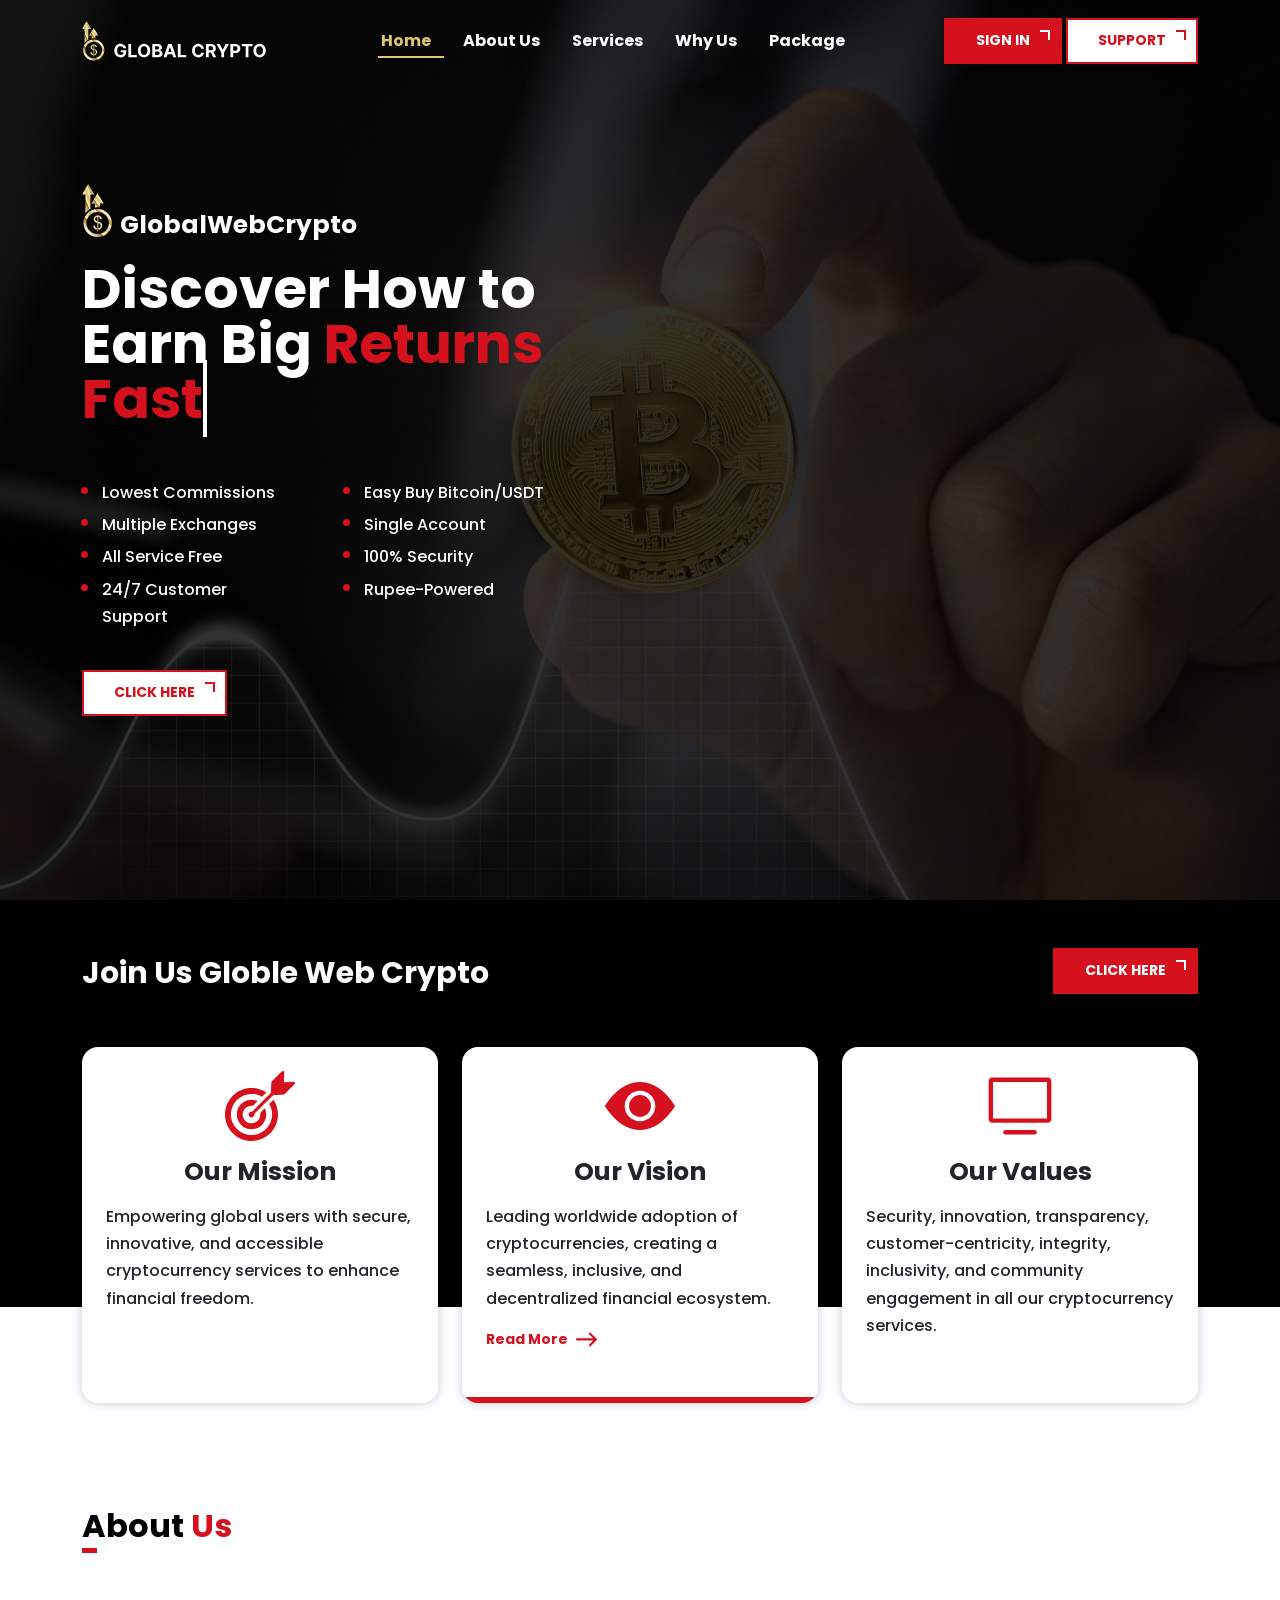
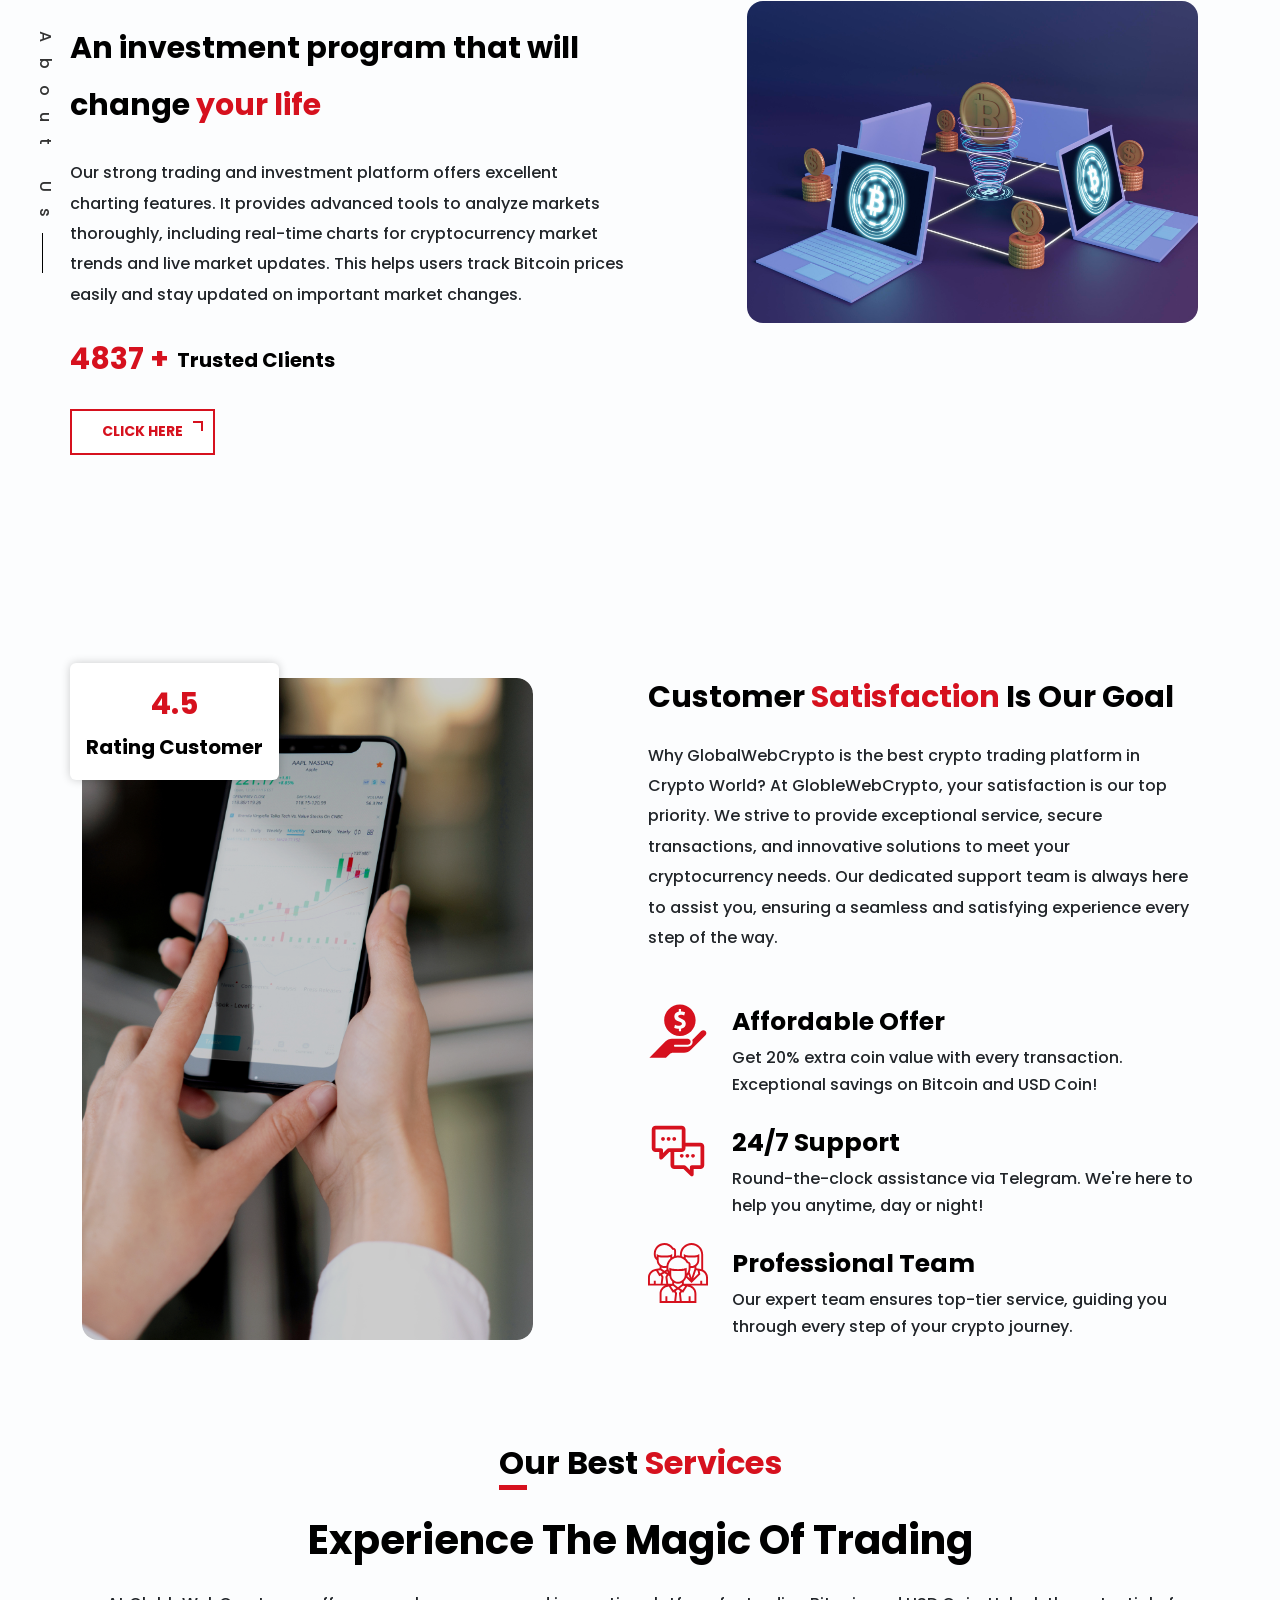
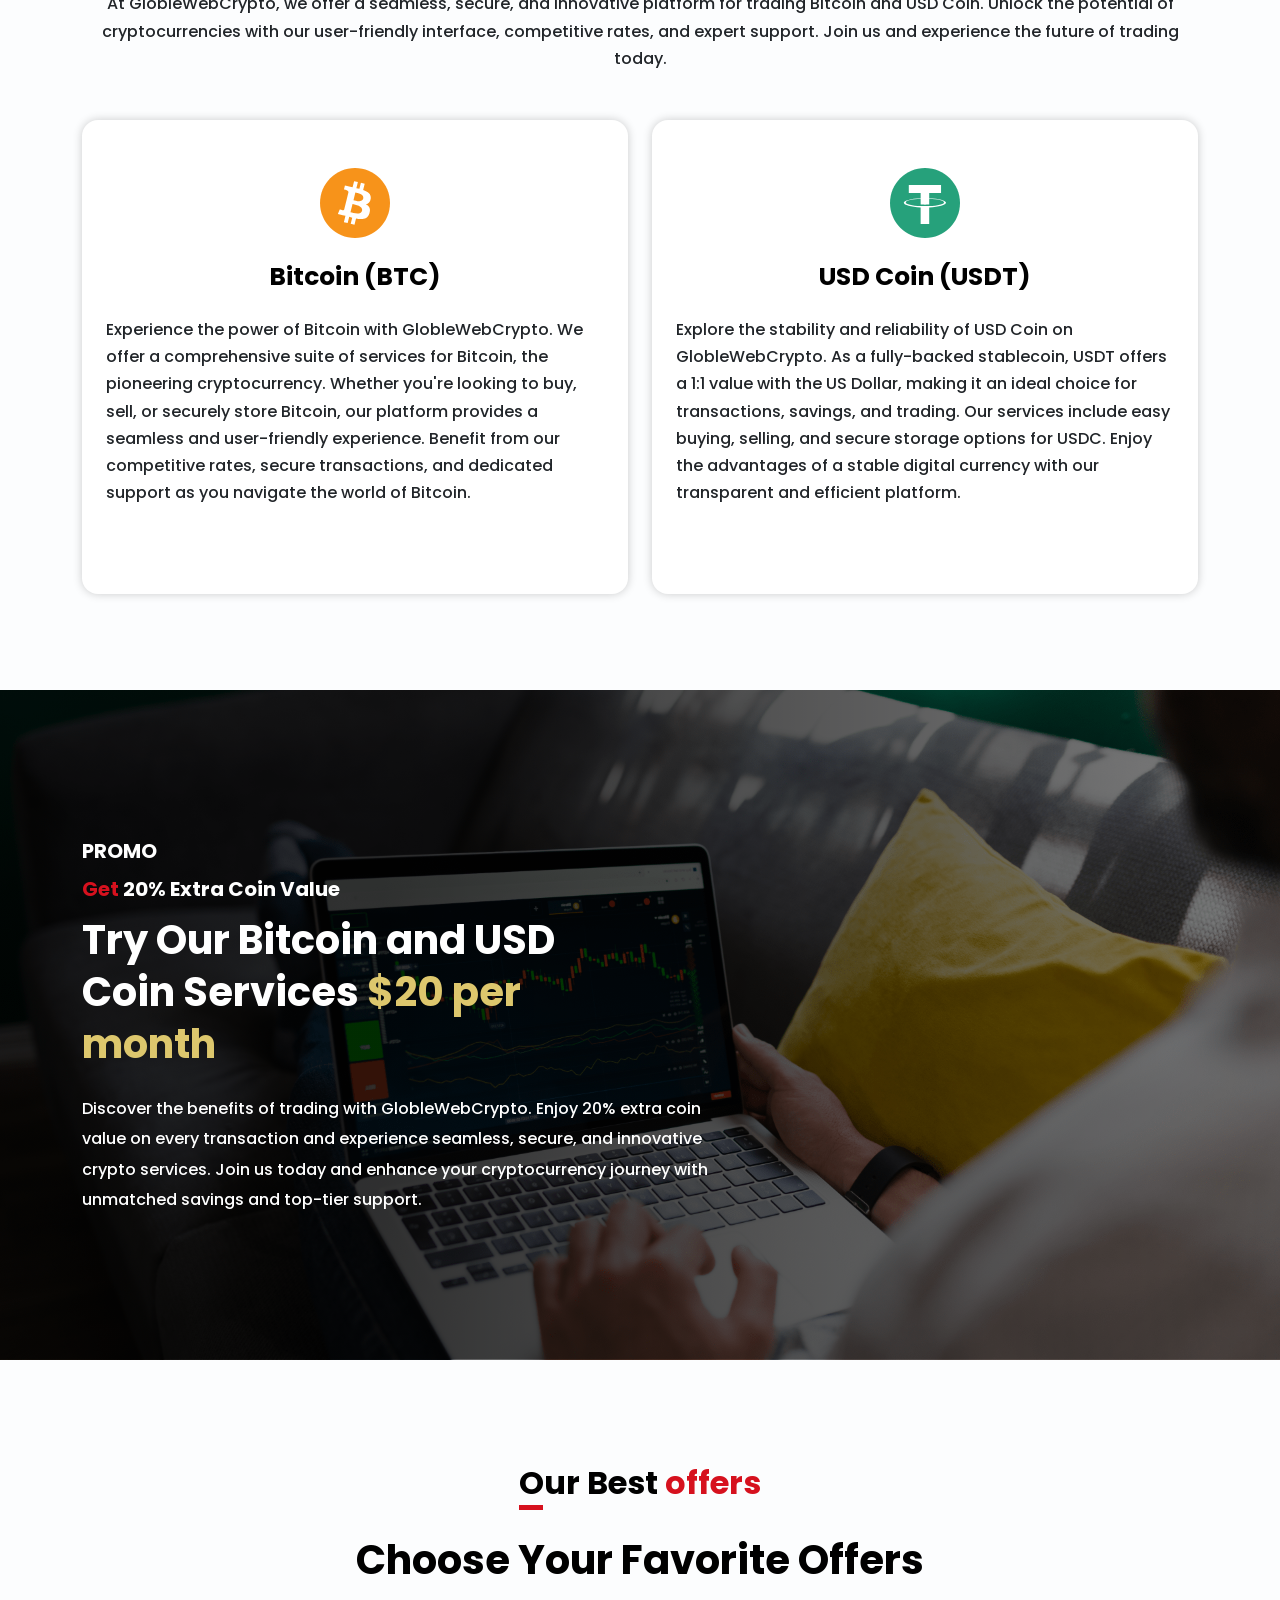
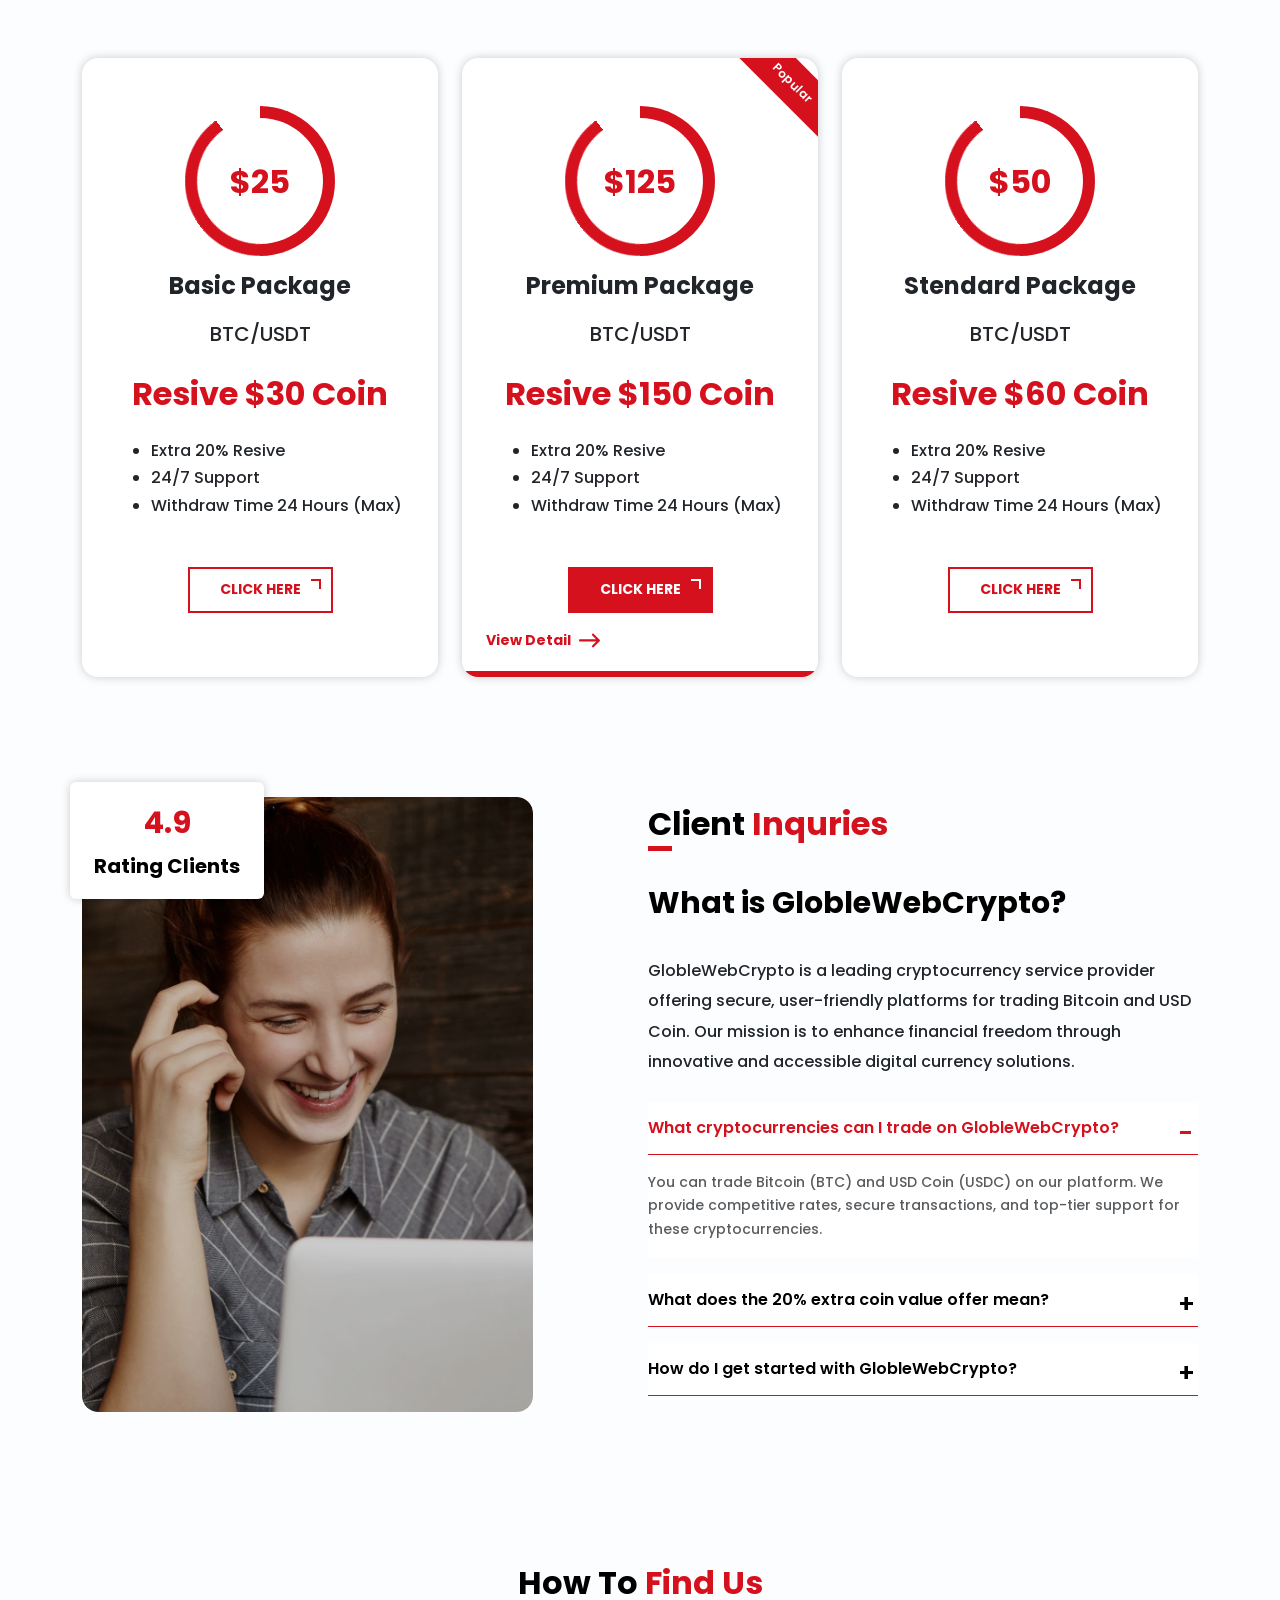
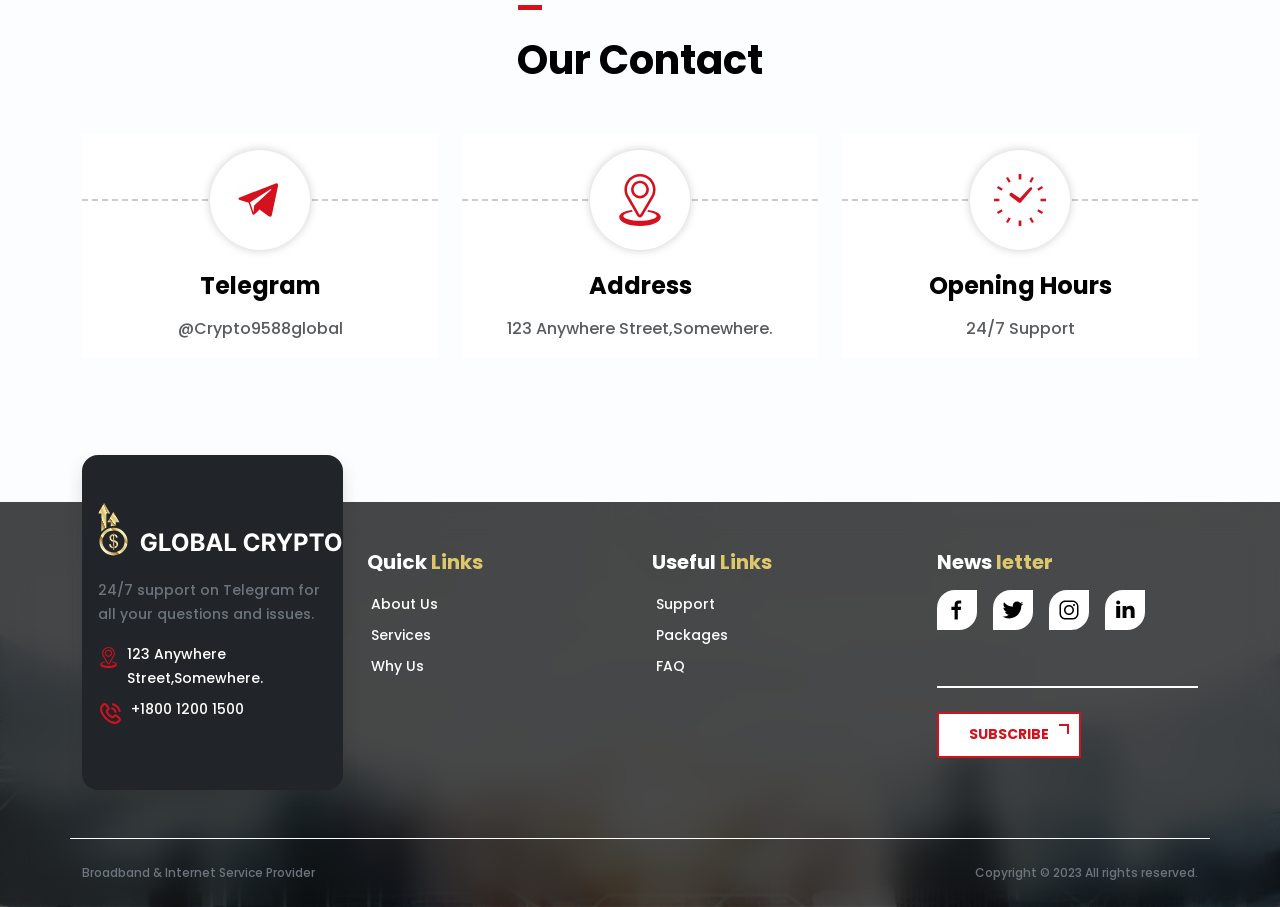
==== commit 4d7601dc: "Update index.html" ====
--- a/index.html
+++ b/index.html
@@ -60,7 +60,7 @@
         <div class="container">
             <a class="navbar-brand fw-medium" href=""><img src="assets/img/header/logo.svg" alt="Logo" class="w-100 h-100"></a>
             <div class="d-lg-none d-flex align-items-center gap-2">
-                <a href="http://globalwebcripto.com/"  target="_blank"  class="download_btn main_btn more_btn text-theme2 text-decoration-none d-sm-flex d-none">Sign In</a>
+                <a href="http://globalwebcripto.com/"  target="_blank"  class="download_btn main_btn text-decoration-none d-sm-flex d-none">Sign In</a>
                 <a href="https://t.me/Crypto9588global"  target="_blank"  class="download_btn main_btn more_btn text-theme2 text-decoration-none d-sm-flex d-none">Support</a>
                 <div class="icone_list " data-bs-toggle="offcanvas" data-bs-target="#offcanvasRight" aria-controls="offcanvasRight">
                     <img src="assets/img/header/menuBtn.svg" class="w-100" alt="">
@@ -75,7 +75,7 @@
                     <li class="nav-item"><a class="nav-link position-relative fs-16 fw-bold fw-normal text-white" href="#packages">Package</a></li>
                 </ul>
                 <div class="text-center">
-                    <a href="http://globalwebcripto.com/"  target="_blank"  class="download_btn main_btn more_btn text-theme2 text-decoration-none">Sign In</a>
+                    <a href="http://globalwebcripto.com/"  target="_blank"  class="download_btn main_btn text-decoration-none">Sign In</a>
                     <a href="https://t.me/Crypto9588global"  target="_blank"  class="download_btn main_btn more_btn text-theme2 text-decoration-none">Support</a>
                 </div>
             </div>
@@ -97,8 +97,8 @@
                     <li class="pb-3"><a href="#packages" class="fs-14 d-flex w-100 text-uppercase fw-normal text-black text-decoration-none">Package</a></li>
                 </ul>
                 <div class="d-sm-none d-block ps-3">
-                    <a href="https://t.me/Crypto9588global"  target="_blank"  class="download_btn main_btn more_btn text-theme2 text-decoration-none">Sign In</a>
-                    <a href="https://t.me/Crypto9588global"  target="_blank"  class="download_btn main_btn more_btn text-theme2 text-decoration-none">Sign Up</a>
+                    <a href="http://globalwebcripto.com/"  target="_blank"  class="download_btn main_btn text-decoration-none">Sign In</a>
+                    <a href="https://t.me/Crypto9588global"  target="_blank"  class="download_btn main_btn more_btn text-theme2 text-decoration-none">Support</a>
                 </div>
             </div>
         </div>
@@ -146,7 +146,7 @@
                     <div class="fs-30 fw-bold" >Join Us Globle Web Crypto</div>
                     <!-- <div class="fs-30 fw-bold"><a href="tel: +180012001500" class="text-decoration-none text-white">+1800 1200 1500</a></div> -->
                 </div>
-                <div class="col-lg-auto mt-lg-0 mt-4" data-aos="fade-left" data-aos-duration="1000"><a href="https://t.me/Crypto9588global"  target="_blank"  class="download_btn main_btn more_btn text-theme2 text-decoration-none text-nowrap checkBtn">CLICK HERE</a></div>
+                <div class="col-lg-auto mt-lg-0 mt-4" data-aos="fade-left" data-aos-duration="1000"><a href="https://t.me/Crypto9588global"  target="_blank"  class="download_btn main_btn text-decoration-none text-nowrap checkBtn">CLICK HERE</a></div>
                 <div class="col-12 px-0 mx-0 row pt-5 cardSection">
                     <div class="col-lg-4 mb-lg-0 mb-4" data-aos="fade-up" data-aos-duration="1000">
                         <div class="card h-100 border-0 rounded-4">
@@ -374,7 +374,7 @@
                                         <li>Withdraw Time 24 Hours (Max)</li>
                                     </ul>
                                 </div>
-                                <div class="text-center my-3"><a href="https://t.me/Crypto9588global"  target="_blank"  class="download_btn main_btn more_btn text-theme2 text-decoration-none">Click Here</a></div>
+                                <div class="text-center my-3"><a href="https://t.me/Crypto9588global"  target="_blank"  class="download_btn main_btn text-decoration-none">Click Here</a></div>
                                 <a href="https://t.me/Crypto9588global"  target="_blank"  class="readMoreBtn d-flex align-items-center text-decoration-none text-theme2 fw-bold fs-14">View Detail <img src="assets/img/icon/rightarrow.svg" class="ms-2" alt=""></a>
                             </div>
                         </div>
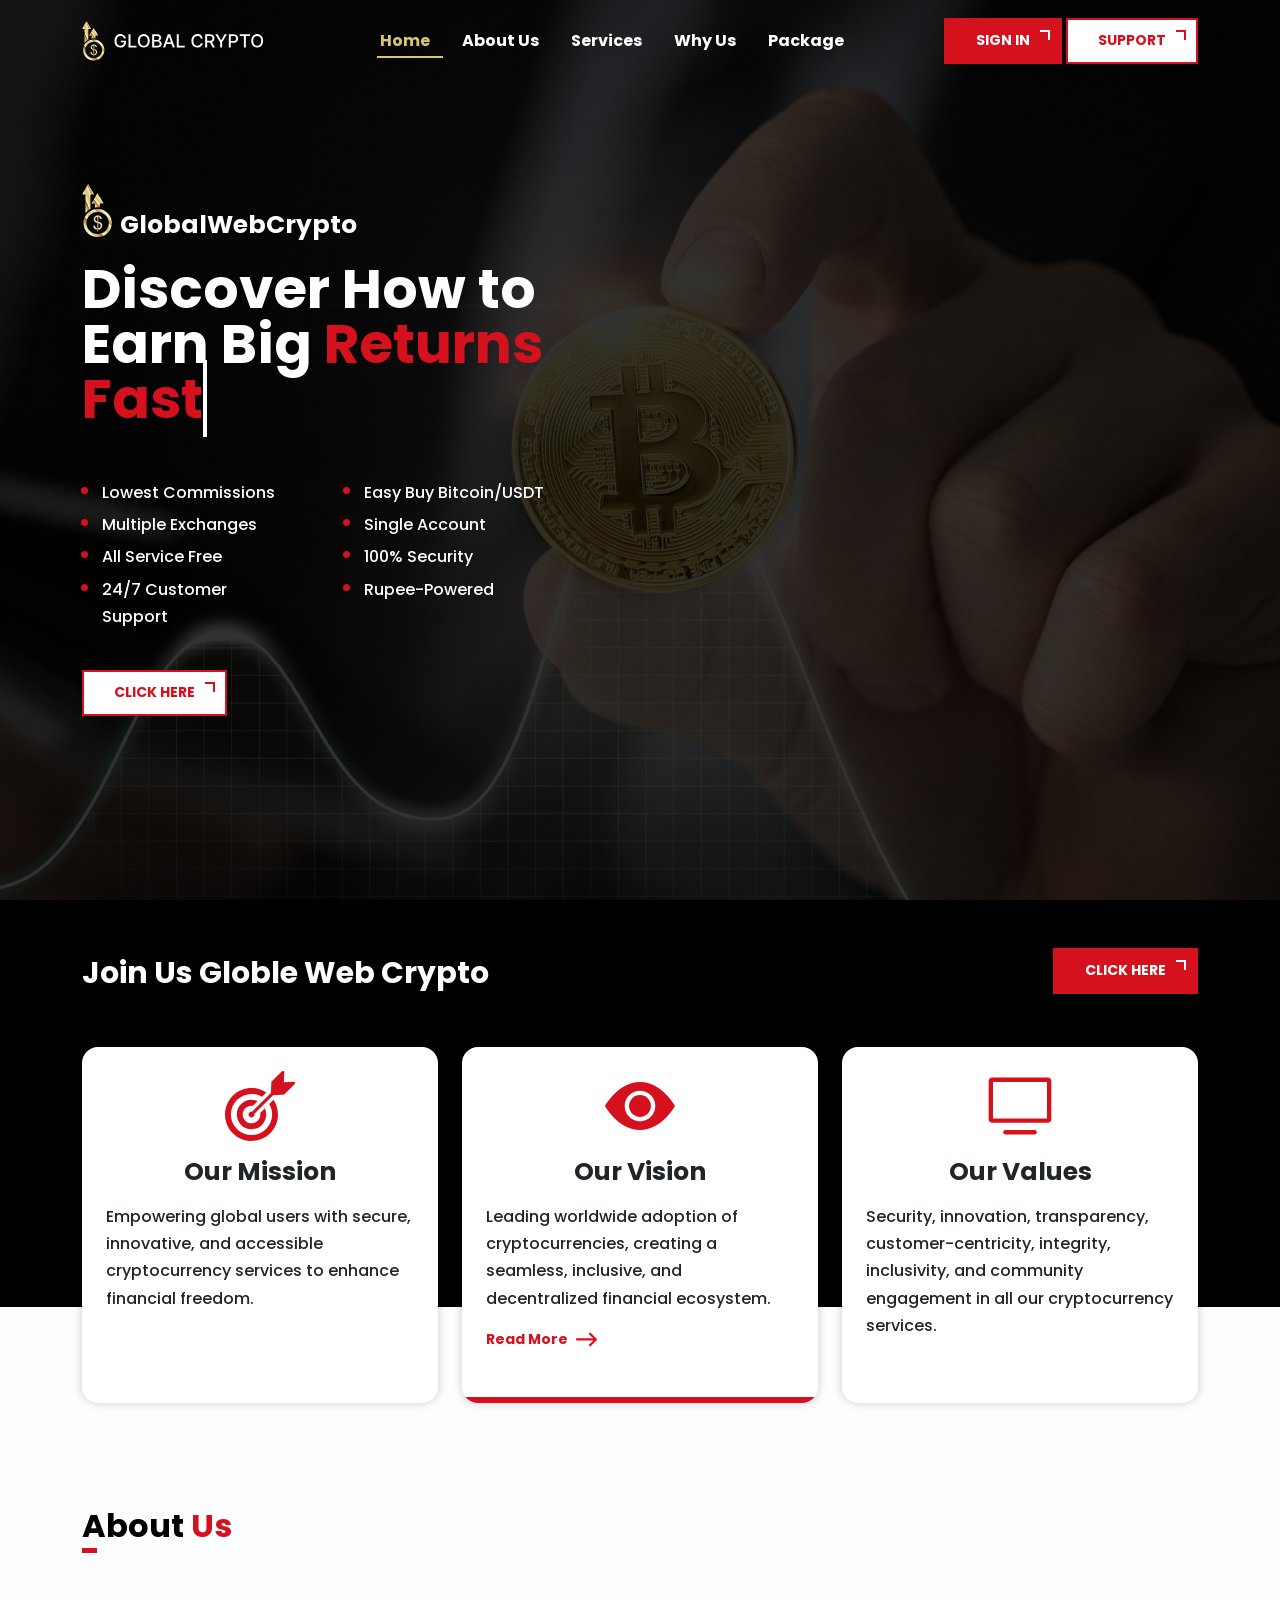
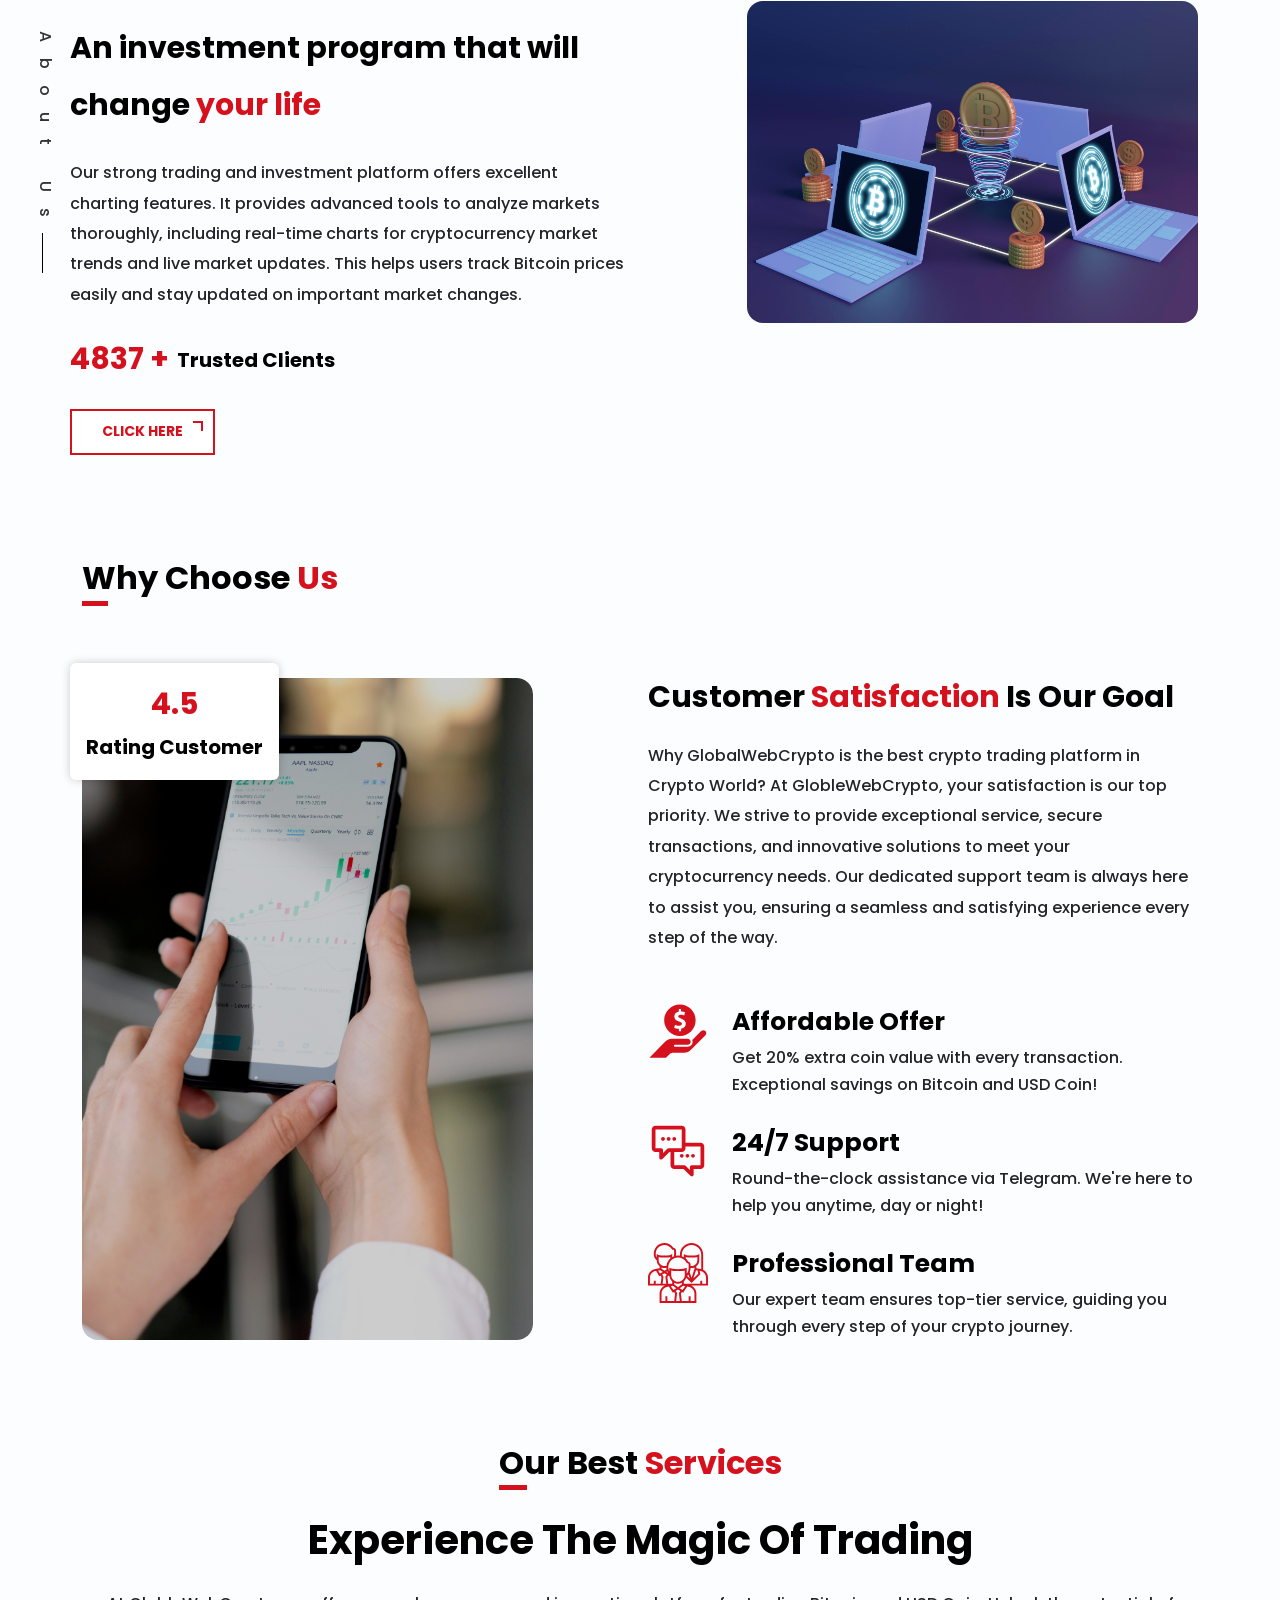
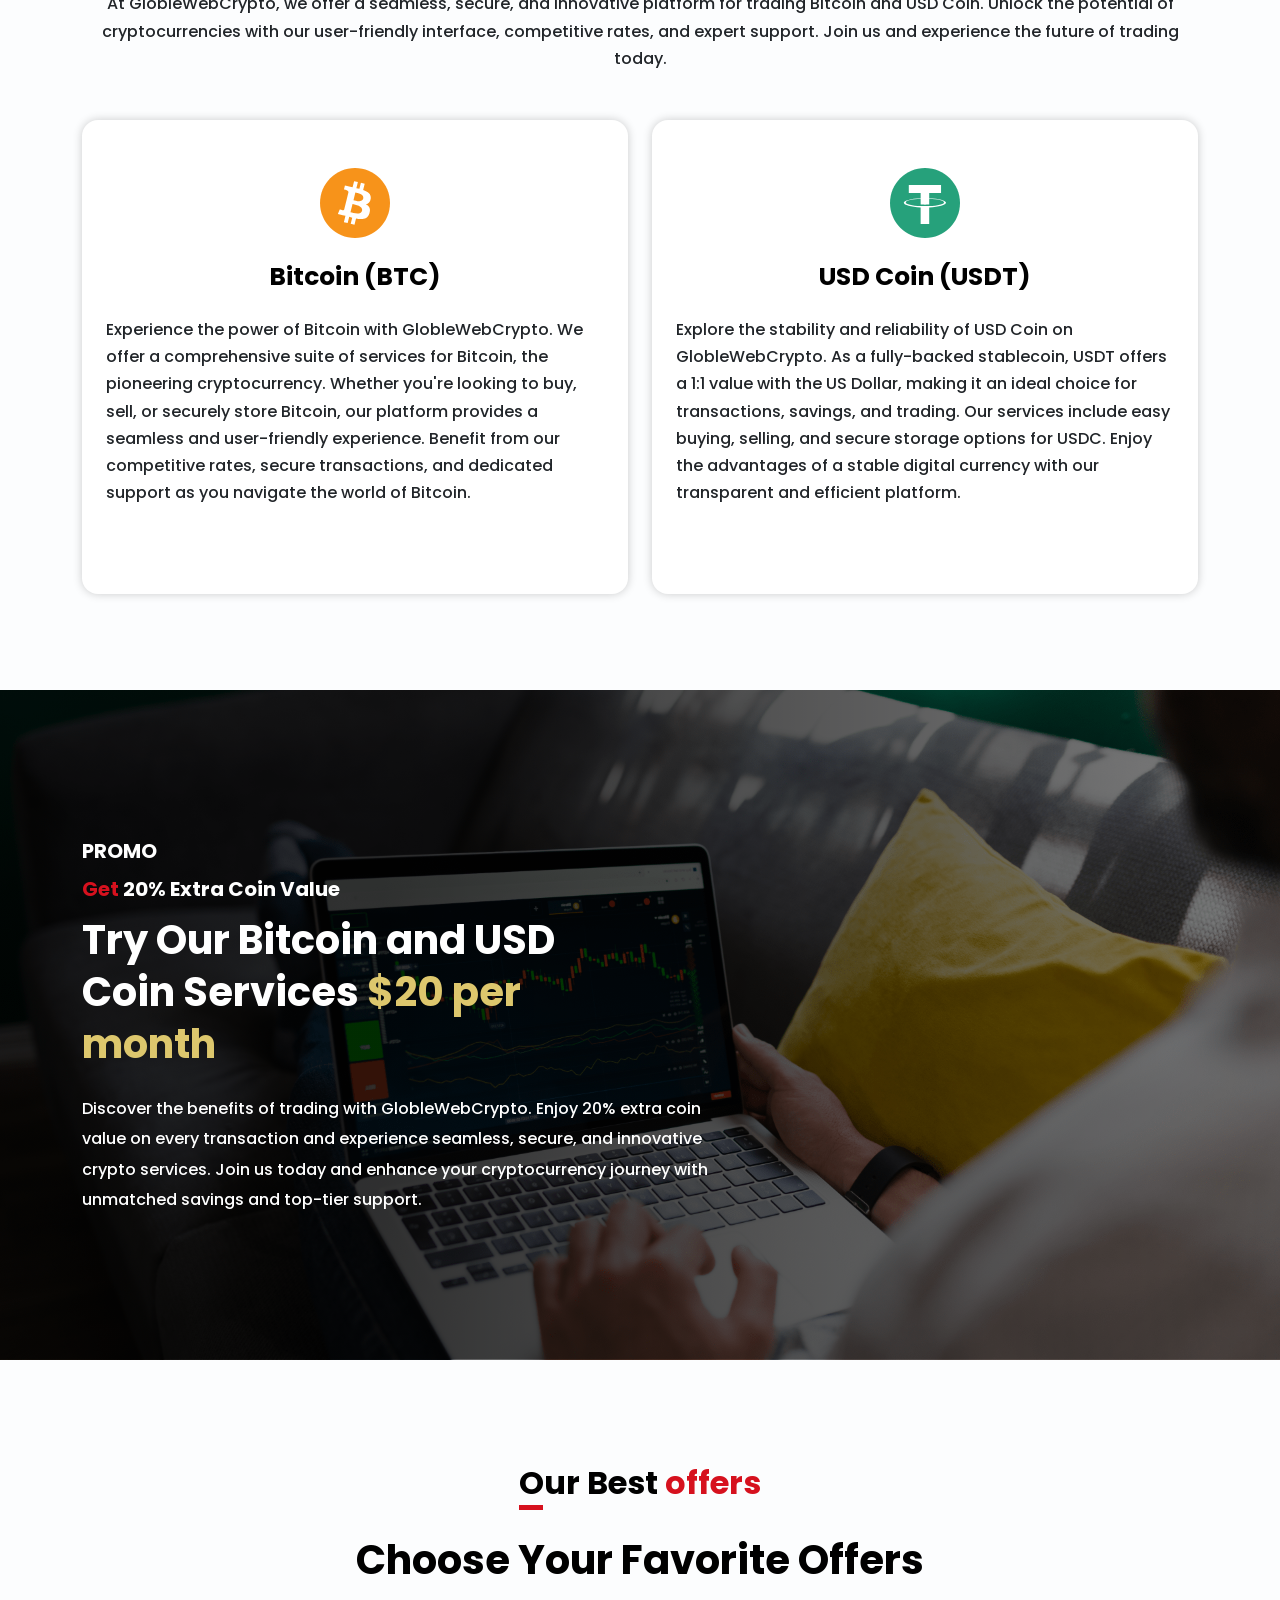
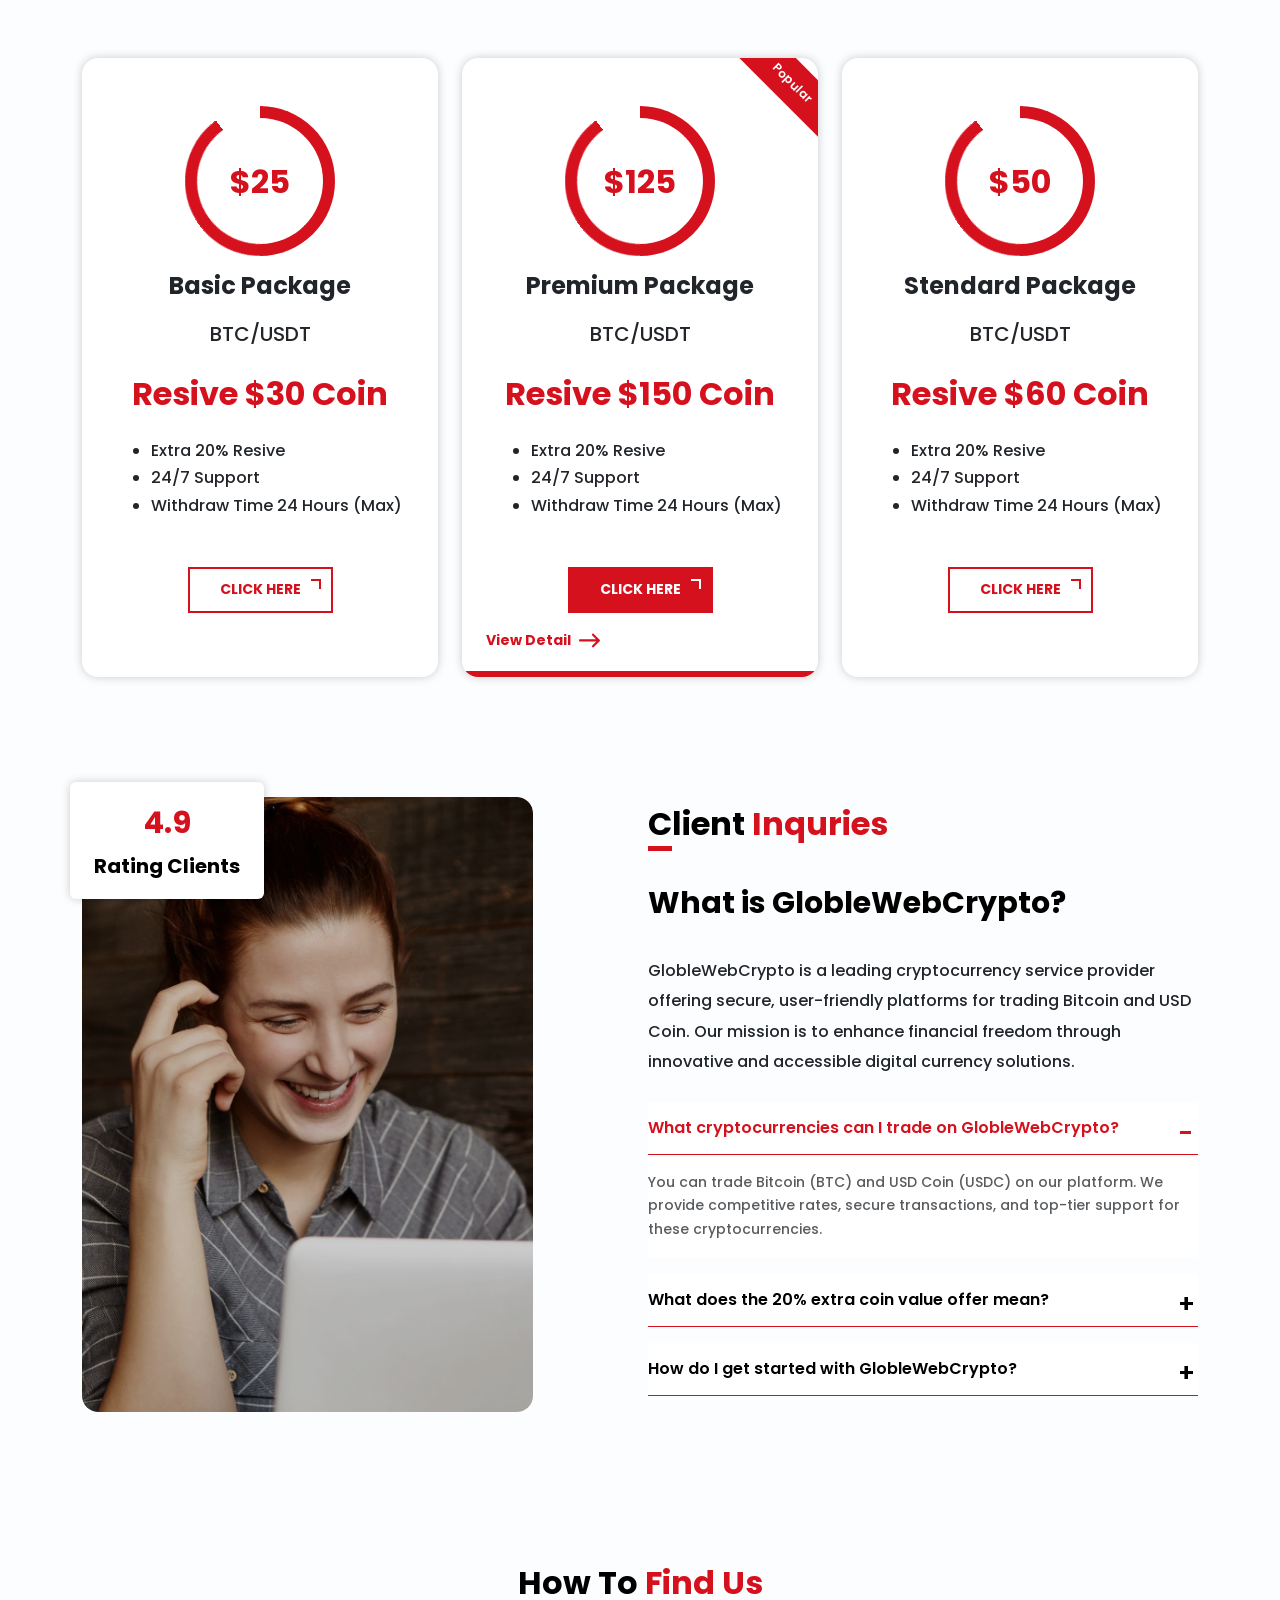
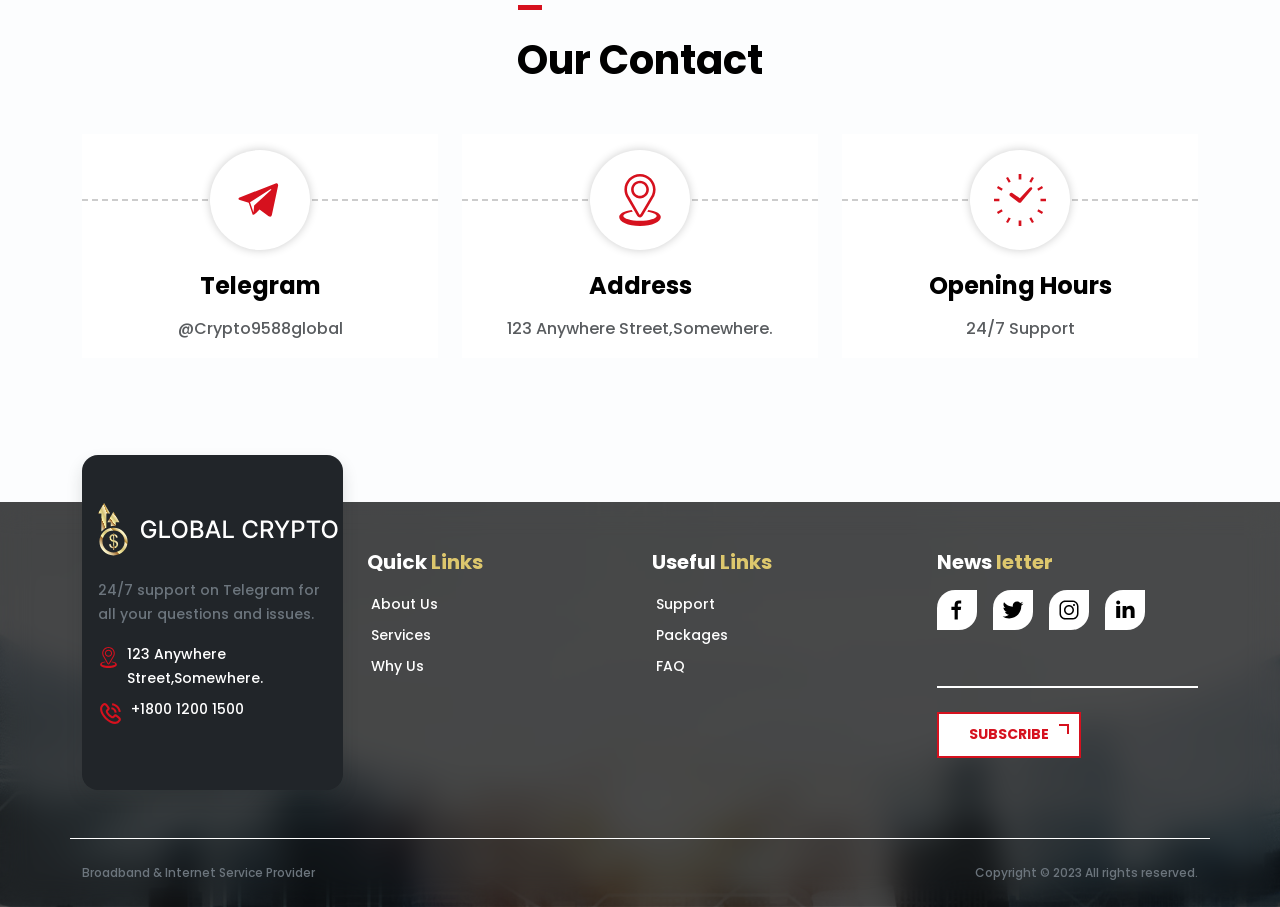
==== commit d9f8c9f9: "final" ====
--- a/index.html
+++ b/index.html
@@ -52,9 +52,9 @@
     <link rel="stylesheet" href="assets/css/style.min.css">
 </head>
 
-<body class="overflow-hidden">
+<body class="overflowhidden">
     <!-- Preloader -->
-    <div class="page-loader"><div class="spinner"></div></div>
+    <!-- <div class="page-loader"><div class="spinner"></div></div> -->
     <!-- include Header -->
     <nav class="navbar navbar-expand-lg  position-fixed w-100 bg-transparent py-md-3 py-2 top-0" data-aos="fade-down" data-aos-duration="1000">
         <div class="container">
--- a/assets/css/style.min.css
+++ b/assets/css/style.min.css
@@ -1 +1 @@
-::-webkit-scrollbar-track{background-color:rgba(0,0,0,0)}::-webkit-scrollbar{width:6px;background-color:rgba(0,0,0,0)}::-webkit-scrollbar-thumb{background-color:#d6111e}body{font-family:"Poppins",sans-serif;background-color:rgba(13,110,253,.01);line-height:1.7;height:100%}html,body{overflow:hidden auto}.fs-10{font-size:10px}.fs-11{font-size:11px}.fs-12{font-size:12px}.fs-13{font-size:13px}.fs-14{font-size:14px}.fs-15{font-size:15px}.fs-16{font-size:16px}.fs-17{font-size:17px}.fs-18{font-size:18px}.fs-19{font-size:19px}.fs-20{font-size:20px}.fs-21{font-size:21px}.fs-22{font-size:22px}.fs-23{font-size:23px}.fs-24{font-size:24px}.fs-25{font-size:25px}.fs-26{font-size:26px}.fs-27{font-size:27px}.fs-28{font-size:28px}.fs-29{font-size:29px}.fs-30{font-size:30px}.lh-100{line-height:100%}.lh-120{line-height:1.3}.lh-150{line-height:1.9}.page-loader{width:100%;height:100vh;position:fixed;display:flex;align-items:center;justify-content:center;z-index:99999;background-color:#fff;inset:0}.page-loader .spinner{min-width:300px;min-height:300px;background:#fff url(../img/index/preloader.svg);background-repeat:no-repeat;background-position:center}.form-control:focus-visible,.form-select:focus-visible{border-color:#ddc76d}.form-control::-moz-placeholder, .form-select::-moz-placeholder{color:#000}.form-control::placeholder,.form-select::placeholder{color:#000}@media only screen and (max-width: 767.98px){.fs-30{font-size:25px}.fs-25{font-size:20px}.fs-20{font-size:18px}}@media only screen and (max-width: 575.98px){.fs-30{font-size:20px}.fs-25{font-size:18px}.fs-20{font-size:16px}.fs-16{font-size:14px}.fs-14{font-size:13px}}.typewrite.headingS{letter-spacing:8px}.sideHeading{transform:rotate(90deg);color:rgba(0,0,0,.8);letter-spacing:1rem;transform-origin:left top 0;position:relative;left:-15px;top:30px}.sideHeading::after{content:"";position:absolute;top:12px;background:#000;width:40px;height:1px}.sectionheading{display:inline-block;position:relative;transition:all ease-in-out .3s}.sectionheading::after{content:"";position:absolute;height:5px;width:10%;bottom:0;left:0;background:#d6111e;transition:all ease-in-out .3s}.sectionheading span{transition:all ease-in-out .3s}.sectionheading:hover{color:#d6111e !important;cursor:pointer}.sectionheading:hover span{color:#000 !important}.sectionheading:hover::after{width:100%}.sectionheading.breadcrumbHeading:hover{color:#d6111e !important;cursor:pointer}.sectionheading.breadcrumbHeading:hover span{color:#fff !important}.sectionheading.breadcrumbHeading:hover::after{width:100%}@media only screen and (max-width: 575.98px){.sideHeading{left:-10px}}.download_btn{font-size:14px;font-weight:700;color:#fff;text-transform:uppercase;transition:all .3s ease-out 0s;padding:0 30px;border:2px solid #fff;position:relative;align-items:center;display:inline-flex;height:46px;background-image:-webkit-linear-gradient(-51deg, #d6111e, #d6111e 99%);background-color:#d6111e;border-color:#d6111e;transition:all .4s}.download_btn::before{content:"";position:absolute;right:10px;top:10px;height:10px;width:2px;width:10px;height:2px;transition:all .4s}.download_btn::after{content:"";position:absolute;right:10px;top:10px;height:10px;width:2px;transition:all .4s}.download_btn.main_btn{transition:all .4s}.download_btn.main_btn::before{background-color:#fff;background-image:none;transition:all .4s}.download_btn.main_btn::after{background-color:#fff;background-image:none;transition:all .4s}.download_btn:hover{background:#fff;color:#d6111e;border-color:#d6111e}.download_btn:hover.main_btn::after{background-color:#ddc76d;background-image:-webkit-linear-gradient(-51deg, #d6111e, #d6111e 99%)}.download_btn:hover.main_btn::before{background-color:#ddc76d;background-image:-webkit-linear-gradient(-51deg, #d6111e, #d6111e 99%)}.more_btn{background-image:none !important;background:#fff !important;transition:all .4s}.more_btn.main_btn{transition:all .4s}.more_btn.main_btn::after{background-color:#d6111e !important;background-image:-webkit-linear-gradient(-51deg, #d6111e, #d6111e 99%) !important}.more_btn.main_btn::before{background-color:#d6111e !important;background-image:-webkit-linear-gradient(-51deg, #d6111e, #d6111e 99%) !important}.more_btn:hover{color:#fff !important;background-image:-webkit-linear-gradient(-51deg, #d6111e, #d6111e 99%) !important}.more_btn:hover.main_btn::before{background-color:#fff !important;background-image:none !important}.more_btn:hover.main_btn::after{background-color:#fff !important;background-image:none !important}@media only screen and (max-width: 350.98px){.download_btn{height:40px}.download_btn.checkBtn{padding:0 25px}}.navbar{z-index:100}.navbar .navbar-brand{height:50px}.navbar .icone_list{cursor:pointer;transition:all ease-in-out .3s;width:28px}.navbar .navbar-nav .nav-item .nav-link{transition:all ease-in-out .3s}.navbar .navbar-nav .nav-item .nav-link::before{content:"";width:0px;height:2px;background:#ddc76d;position:absolute;bottom:5px;left:5px;transition:all ease-in-out .3s}.navbar .navbar-nav .nav-item .nav-link:hover{color:#ddc76d !important}.navbar .navbar-nav .nav-item .nav-link:hover::before{width:100%;right:0}.navbar .navbar-nav .nav-item .nav-link.active{color:#ddc76d !important}.navbar .navbar-nav .nav-item .nav-link.active::before{width:100%}.userAcount .inneruser .user{transition:all ease-in-out .3s}.userAcount .inneruser .user img{transition:all ease-in-out .3s;width:22px}.userAcount .inneruser .user:hover img{filter:brightness(1000)}.tag_title{letter-spacing:.1rem}.offcanvas{width:350px !important}.offcanvas .offcanvas-header .offcanvas-title{height:40px}.offcanvas .offcanvas-header .closeBtn{width:20px}.tag_list li{transition:all .3s}.tag_list li a{transition:all .3s;position:relative}.tag_list li a::before{content:"";opacity:0;left:-20px;top:10px;width:15px;height:2px;background-color:#d6111e;position:absolute;transition:all .4s}.tag_list li:hover a{letter-spacing:.3rem !important;color:#d6111e !important}.tag_list li:hover a::before{opacity:1}.navbar{transition:all .3s ease-in-out}.nav-active{-webkit-backdrop-filter:blur(15px);backdrop-filter:blur(15px);box-shadow:0px 0px 10px rgba(0,0,0,.15) !important;background:rgba(0,0,0,.7) !important;transition:all 1s !important;transition:all .3s ease-in-out;position:relative}.nav-active .icone_list img{filter:brightness(100)}.always-nav-active{box-shadow:0px 0px 10px rgba(0,0,0,.247) !important;background:rgba(0,0,0,.7) !important;transition:all .3s ease-in-out}.always-nav-active .navbar-brand{background-color:#fff !important;color:#000 !important}.footer_section .inner_section{background-image:linear-gradient(90deg, rgba(0, 0, 0, 0.7) 30%, rgba(0, 0, 0, 0.7) 100%),url(../../assets/img/footer/bg.jpg);background-size:cover;background-position:center;background-repeat:no-repeat}.footer_section .inner_section::before{content:"";position:absolute;inset:0;width:100%;height:100%;z-index:1;-webkit-backdrop-filter:blur(15px);backdrop-filter:blur(15px)}.footer_section .inner_section .sub_fluid{z-index:2}.footer_section .inner_section .sub_fluid .footer_box.card{margin:-95px 0px 0px 0px}.footer_section .inner_section .sub_fluid .footer_box.card .card-body .footerlogo{height:60px}.footer_section .inner_section .sub_fluid .footer_box.card .card-body .linksfooter li .iconImg{width:25px}.footer_section .inner_section .sub_fluid .footer_box .links_footer li a{transition:all ease-in-out .3s;position:relative}.footer_section .inner_section .sub_fluid .footer_box .links_footer li a::before{content:"";position:absolute;top:50%;left:-10px;width:10px;height:2px;background:#fff;opacity:0;transition:all ease-in-out .3s}.footer_section .inner_section .sub_fluid .footer_box .links_footer li a:hover{color:#ddc76d !important;transform:translateX(10px)}.footer_section .inner_section .sub_fluid .footer_box .links_footer li a:hover:before{opacity:1}.footer_section .inner_section .sub_fluid .footer_box .subscribeinput .form-control{border-bottom:2px solid #fff !important}.footer_section .inner_section .sub_fluid .copyright{border-top:1px solid #fff}.social_icon .socillinkfooter li a{border-top-left-radius:18px;border-bottom-right-radius:18px;width:40px;height:40px;transition:all ease-in-out .3s}.social_icon .socillinkfooter li a img{transition:all ease-in-out .3s}.social_icon .socillinkfooter li a:hover{border-top-left-radius:0px;border-bottom-right-radius:0px;border-top-right-radius:18px;border-bottom-left-radius:18px;background:#d6111e !important}.social_icon .socillinkfooter li a:hover img{transform:rotate(360deg);filter:invert(1)}@media only screen and (max-width: 1199.98px){.footer_section .inner_section .sub_fluid{max-width:100% !important}}.hero-section{background-image:linear-gradient(90deg, rgba(0, 0, 0, 0.8) 30%, rgba(0, 0, 0, 0.8) 100%),url(../img/index/herobg.jpg);background-size:cover;background-position:center;background-repeat:no-repeat;min-height:600px}.hero-section .inner_section .content .servicecontent .serviceimg{width:30px}.hero-section .inner_section .content .brodline ul li{font-weight:500}.hero-section .inner_section .content .brodline ul li::marker{color:#d6111e;font-size:20px}.brandCard .inner_section .cardSection{margin-bottom:-6rem}.cardSection .card{box-shadow:0px 0px 10px 0px rgba(0,0,0,.2);cursor:pointer;overflow:hidden;position:relative;transition:all ease-in-out .3s}.cardSection .card .card-body .card-img{height:70px}.cardSection .card .card-body .readMoreBtn{transform:translateX(-100%);transition:all ease-in-out .3s}.cardSection .card::after{content:"";position:absolute;bottom:-1px;left:0;width:0px;height:7px;background:#d6111e;transition:all ease-in-out .3s}.cardSection .card:hover::after{width:100%}.cardSection .card:hover .card-body .readMoreBtn{transform:translateX(0)}.cardSection .card.active .card-body .readMoreBtn{transform:translateX(0)}.cardSection .card.active::after{width:100%}.checkAbility{background-image:linear-gradient(90deg, rgba(0, 0, 0, 0.7) 30%, rgba(0, 0, 0, 0.7) 100%),url(../img/index/why-chooseUs.webp);background-size:cover;background-position:center;background-repeat:no-repeat}.checkAbility .inner_section .checkEligibility .input-group .form-control:focus{border-color:#ddc76d !important}.checkAbility .inner_section .checkEligibility .input-group .form-control:focus-visible{outline:none}.checkAbility .inner_section .checkEligibility .input-group .input-group-text button{border-top-right-radius:.375rem;border-bottom-right-radius:.375rem;transition:all ease-in-out .3s}.checkAbility .inner_section .checkEligibility .input-group .input-group-text button:hover{background-color:#d6111e !important;color:#fff !important}.whychooseusSection .inner_section .leftSide .userImg{overflow:hidden}.whychooseusSection .inner_section .leftSide .userImg img{-o-object-fit:cover;object-fit:cover}.whychooseusSection .inner_section .leftSide .userImg::before{content:"";position:absolute;width:100%;height:100%;background-color:rgba(0,0,0,.2);transition:all ease-in-out .3s;inset:0}.whychooseusSection .inner_section .leftSide .userImg::after{content:"";position:absolute;width:0%;height:6px;bottom:0;left:0;background:#d6111e;transition:all ease-in-out .3s}.whychooseusSection .inner_section .leftSide .ratings{transition:all ease-in-out .3s;overflow:hidden;box-shadow:0px 0px 10px 0px rgba(0,0,0,.2);left:0;top:-15px;transition:all ease-in-out .3s}.whychooseusSection .inner_section .leftSide .ratings .card-body .userrating,.whychooseusSection .inner_section .leftSide .ratings .card-body .ratingCustomer{transition:all ease-in-out .3s}.whychooseusSection .inner_section .leftSide:hover .userImg::before{background-color:rgba(0,0,0,.5)}.whychooseusSection .inner_section .leftSide:hover .userImg::after{width:100%}.whychooseusSection .inner_section .leftSide:hover .ratings{cursor:pointer}.whychooseusSection .inner_section .leftSide:hover .ratings .card-body .userrating{color:#000 !important}.whychooseusSection .inner_section .leftSide:hover .ratings .card-body .ratingCustomer{color:#d6111e !important}.whychooseusSection .inner_section .contentSide .whychooseSide .monyIcone{height:60px}.discountSection{background-image:linear-gradient(90deg, rgba(0, 0, 0, 0.8) 30%, rgba(0, 0, 0, 0.5) 100%),url(../img/index/discountbg.png);background-size:cover;background-position:center;background-repeat:no-repeat}.packagesSection .inner_section .cardSection .card.active{position:relative}.packagesSection .inner_section .cardSection .card.active::before{content:"Popular";position:absolute;top:5px;right:-30px;font-size:12px;padding:10px 30px;font-weight:600;transform:rotate(45deg);color:#fff;background-color:#d6111e}.roundedprogress{width:150px;height:150px;line-height:150px;background:none;margin:0 auto;box-shadow:none;position:relative}.roundedprogress:after{content:"";width:100%;height:100%;border-radius:50%;border:12px solid #fff;position:absolute;top:0;left:0}.roundedprogress>span{width:50%;height:100%;overflow:hidden;position:absolute;top:0;z-index:1}.roundedprogress .progress-left{left:0}.roundedprogress .progress-left .progress-bar{left:100%;border-top-right-radius:80px;border-bottom-right-radius:80px;border-left:0;transform-origin:center left}.roundedprogress .progress-bar{width:100%;height:100%;background:none;border-width:12px;border-style:solid;position:absolute;top:0}.roundedprogress .progress-right{right:0}.roundedprogress .progress-right .progress-bar{left:-100%;border-top-left-radius:80px;border-bottom-left-radius:80px;border-right:0;transform-origin:center right;animation:loading-1 1.8s linear forwards}.roundedprogress .progress-value{width:90%;height:90%;border-radius:50%;background:#fff;color:#d6111e;line-height:135px;text-align:center;position:absolute;top:5%;left:5%}.roundedprogress.blue .progress-bar{border-color:#d6111e}.roundedprogress.blue .progress-left .progress-bar{animation:loading-2 1.5s linear forwards 1.8s}@keyframes loading-1{0%{transform:rotate(0deg)}100%{transform:rotate(180deg)}}@keyframes loading-2{0%{transform:rotate(0deg)}100%{transform:rotate(144deg)}}@keyframes loading-3{0%{transform:rotate(0deg)}100%{transform:rotate(90deg)}}@keyframes loading-4{0%{transform:rotate(0deg)}100%{transform:rotate(36deg)}}@keyframes loading-5{0%{transform:rotate(0deg)}100%{transform:rotate(126deg)}}@media only screen and (max-width: 990px){.roundedprogress .progress{margin-bottom:20px}}@media only screen and (min-width: 992px){.hero-section{height:100vh}.hero-section .inner_section .content .mainheading{font-size:55px !important;line-height:100%}.checkAbility .inner_section .ability{font-size:50px !important}}@media only screen and (max-width: 991.98px){.hero-section{padding:150px 0px 100px;min-height:unset}}@media only screen and (max-width: 767.98px){.cardSection .card .card-body .card-img{height:60px}.whychooseusSection .inner_section .contentSide .whychooseSide .monyIcone{height:50px}}@media only screen and (max-width: 575.98px){.hero-section .inner_section .content .servicecontent .serviceimg{width:20px}.cardSection .card .card-body .card-img{height:50px}.whychooseusSection .inner_section .contentSide .whychooseSide .monyIcone{height:40px}}@font-face{font-family:"poppins";src:url("../fonts/Poppins-LightItalic.woff2") format("woff2"),url("../fonts/Poppins-LightItalic.ttf") format("truetype");font-weight:300;font-style:italic;font-display:swap}@font-face{font-family:"poppins";src:url("../fonts/Poppins-Regular.woff2") format("woff2"),url("../fonts/Poppins-Regular.ttf") format("truetype");font-weight:400;font-style:normal;font-display:swap}@font-face{font-family:"poppins";src:url("../fonts/Poppins-Medium.woff2") format("woff2"),url("../fonts/Poppins-Medium.ttf") format("truetype");font-weight:400;font-style:normal;font-display:swap}@font-face{font-family:"poppins";src:url("../fonts/Poppins-Bold.woff2") format("woff2"),url("../fonts/Poppins-Bold.ttf") format("truetype");font-weight:bold;font-style:normal;font-display:swap}@font-face{font-family:"poppins";src:url("../fonts/Poppins-Light.woff2") format("woff2"),url("../fonts/Poppins-Light.ttf") format("truetype");font-weight:300;font-style:normal;font-display:swap}@font-face{font-family:"poppins";src:url("../fonts/Poppins-SemiBold.woff2") format("woff2"),url("../fonts/Poppins-SemiBold.ttf") format("truetype");font-weight:600;font-style:normal;font-display:swap}@font-face{font-family:"poppins";src:url("../fonts/Poppins-Medium.woff2") format("woff2"),url("../fonts/Poppins-Medium.ttf") format("truetype");font-weight:500;font-style:normal;font-display:swap}.OtherPageTopSection{background-size:cover;background-position:center;background-repeat:no-repeat;padding:9em 0em 0em 0em}.OtherPageTopSection .inner_section .breadcrumbBox .breadcrumbs{height:20vh;min-height:100px}.OtherPageTopSection.AboutTopSection{background-image:linear-gradient(90deg, rgba(0, 0, 0, 0.5) 30%, rgba(0, 0, 0, 0.3) 100%),url(../img/about/breadcrumb_bg.jpg)}.OtherPageTopSection.ServicesTopSection{background-image:linear-gradient(90deg, rgba(0, 0, 0, 0.5) 30%, rgba(0, 0, 0, 0.3) 100%),url(../img/services/serviceBg.jpg)}.OtherPageTopSection.packagesTopSection{background-image:linear-gradient(90deg, rgba(0, 0, 0, 0.5) 30%, rgba(0, 0, 0, 0.3) 100%),url(../img/package/packageBg.jpg)}.OtherPageTopSection.contactTopSection{background-image:linear-gradient(90deg, rgba(0, 0, 0, 0.5) 30%, rgba(0, 0, 0, 0.5) 100%),url(../img/package/contectBg.jpg)}.OtherPageTopSection.BlogTopSection{background-image:linear-gradient(90deg, rgba(0, 0, 0, 0.5) 30%, rgba(0, 0, 0, 0.5) 100%),url(../img/blog/blogBg.jpg)}.OtherPageTopSection.blogsPageSection{background-image:linear-gradient(90deg, rgba(0, 0, 0, 0.5) 30%, rgba(0, 0, 0, 0.5) 100%),url(../img/blog/internetUser.jpg)}.OtherPageTopSection.singalPostPage{background-image:linear-gradient(90deg, rgba(0, 0, 0, 0.5) 30%, rgba(0, 0, 0, 0.5) 100%),url(../img/blog/group.jpg)}.OtherPageTopSection.categoriesPage{background-image:linear-gradient(90deg, rgba(0, 0, 0, 0.5) 30%, rgba(0, 0, 0, 0.5) 100%),url(../img/blog/Categories_bg.jpg);background-position:bottom}.OtherPageTopSection.faqSectionPage{background-image:linear-gradient(90deg, rgba(0, 0, 0, 0.5) 30%, rgba(0, 0, 0, 0.5) 100%),url(../img/blog/faqBg.jpg)}.OtherPageTopSection.disclaimerPage{background-image:linear-gradient(90deg, rgba(0, 0, 0, 0.5) 30%, rgba(0, 0, 0, 0.3) 100%),url(../img/blog/disclaimerBg.jpg)}.OtherPageTopSection.privacyPolicyPage{background-image:linear-gradient(90deg, rgba(0, 0, 0, 0.5) 30%, rgba(0, 0, 0, 0.5) 100%),url(../img/blog/privacypolicyBg.jpg)}.OtherPageTopSection.termsConditionPage{background-image:linear-gradient(90deg, rgba(0, 0, 0, 0.5) 30%, rgba(0, 0, 0, 0.5) 100%),url(../img/blog/termBg.jpg)}.gallerySection .inner_section .box-container .box .galleryMainImage{transition:all ease-in-out .3s}.gallerySection .inner_section .box-container .box .galleryMainImage .glightImage{transition:all ease-in-out .3s}.gallerySection .inner_section .box-container .box .galleryMainImage .openImg{left:50%;top:50%;transform:translate(-50%, -50%);width:0px;height:0px;background-color:rgba(0,0,0,.5);opacity:0;visibility:hidden;transition:all ease-in-out .3s}.gallerySection .inner_section .box-container .box .galleryMainImage .openImg span img{filter:brightness(100)}.gallerySection .inner_section .box-container .box .galleryMainImage:hover .openImg{width:70px;height:70px;opacity:1;visibility:visible}.gallerySection .inner_section .box-container .box .galleryMainImage:hover .glightImage{transform:scale(1.1)}.breadcrumbs nav ul li{font-weight:500}.breadcrumbs nav ul li.active{color:#ddc76d}.breadcrumbs nav ul li a{position:relative}.breadcrumbs nav ul li a::after{content:"/";position:absolute;right:-14px;color:#fff;top:0}.textimonial .inner_section .teamCard .card .card-body{overflow:hidden;transition:all ease-in-out .3s;position:relative}.textimonial .inner_section .teamCard .card .card-body::before{content:"";position:absolute;top:100%;left:0;height:100%;width:100%;background:rgba(0,0,0,.5);visibility:hidden;transition:all ease-in-out .3s}.textimonial .inner_section .teamCard .card .card-body .icons{inset:0;opacity:0;visibility:hidden;transform:translateY(10px);transition:all ease-in-out .3s}.textimonial .inner_section .teamCard .card .card-body:hover::before{top:0;opacity:1;visibility:visible}.textimonial .inner_section .teamCard .card .card-body:hover .icons{opacity:1;transform:translateY(0px);visibility:visible}.textimonial .inner_section .teamCard .card .usernameCard{margin-top:-50px;z-index:1;box-shadow:0px 0px 10px 0px rgba(0,0,0,.2)}.textimonial .inner_section .teamCard .card .usernameCard .username{font-weight:600}.ourVisionSection{background-image:linear-gradient(90deg, rgba(0, 0, 0, 0.8) 30%, rgba(0, 0, 0, 0.8) 100%),url(../img/about/visionBg.webp);background-size:cover;background-position:center;background-repeat:no-repeat;background-attachment:fixed}.serviceWhyChoose{background-image:linear-gradient(90deg, rgba(255, 255, 255, 0.2) 30%, rgba(0, 0, 0, 0.4) 100%),url(../img/about/visionBg.webp);background-size:cover;background-position:center;background-repeat:no-repeat;background-attachment:fixed}.serviceWhyChoose .inner_section .contentForm{-webkit-backdrop-filter:blur(50px);backdrop-filter:blur(50px)}.packageClientSection .inner_section .contentSide .accordion .accordion-item .accordion-header .accordion-button{font-weight:600;border-bottom:1px solid #d6111e !important}.packageClientSection .inner_section .contentSide .accordion .accordion-item .accordion-header .accordion-button:not(.collapsed){background:#fff !important;color:#d6111e !important}.packageClientSection .inner_section .contentSide .accordion .accordion-item .accordion-header .accordion-button:not(.collapsed)::after{content:"-";background-image:none;transform:none;font-size:25px}.packageClientSection .inner_section .contentSide .accordion .accordion-item .accordion-header .accordion-button::after{content:"+";background-image:none;transform:none;font-size:25px}.contactsSection .inner_section .cardsection .card .card-body .chooseList{height:100px;width:100px;z-index:2;box-shadow:0px 0px 10px 0px rgba(0,0,0,.2) !important;transition:all ease-in-out .3s}.contactsSection .inner_section .cardsection .card .card-body .chooseList img{transition:all ease-in-out .3s}.contactsSection .inner_section .cardsection .card .card-body .chooseList:hover{background-color:#d6111e !important}.contactsSection .inner_section .cardsection .card .card-body .chooseList:hover img{filter:brightness(100)}.contactsSection .inner_section .cardsection .card .card-body .dashBorder{top:50%;left:50%;transform:translate(-50%, -50%);border-bottom:2px dashed rgba(0,0,0,.2);z-index:1}.contactMapSection .inner_section .contentForm{-webkit-backdrop-filter:blur(50px);backdrop-filter:blur(50px)}.blogSection .inner_section .singalBlogmainImage{min-height:250px}.blogSection .inner_section .singalBlogmainImage img{-o-object-fit:cover;object-fit:cover}.blogSection .inner_section .blogMainImage{cursor:pointer;transition:all ease-in-out .5s}.blogSection .inner_section .blogMainImage::before{content:"";position:absolute;top:0%;left:0%;height:1000%;width:0%;background:rgba(255,255,255,.2);transition:all ease-in-out .3s;opacity:0;visibility:hidden;transition:all ease-in-out .5s}.blogSection .inner_section .blogMainImage:hover::before{opacity:1;left:100%;width:100%;visibility:visible}.blogSection .inner_section .blogMainImage.glightBoxVideo::before{inset:0;width:100%;background:rgba(0,0,0,.4);opacity:1 !important;visibility:visible !important}.blogSection .inner_section .leftSide .teamCard .card{cursor:unset}.blogSection .inner_section .leftSide .teamCard .card .card-body{height:300px;overflow:hidden;transition:all ease-in-out .3s;position:relative}.blogSection .inner_section .leftSide .teamCard .card .card-body::before{content:"";position:absolute;top:0%;left:0%;height:100%;width:100%;background:rgba(0,0,0,.4);transition:all ease-in-out .3s}.blogSection .inner_section .leftSide .teamCard .card .icons{right:20px;top:20px;opacity:0;visibility:hidden;transform:translateY(10px);transition:all ease-in-out .3s;z-index:3}.blogSection .inner_section .leftSide .teamCard .card .icons .socillinkfooter{z-index:2}.blogSection .inner_section .leftSide .teamCard .card .icons .socillinkfooter li a{width:35px;height:35px}.blogSection .inner_section .leftSide .teamCard .card .innerBody{bottom:14%;left:0%;transition:all ease-in-out .3s}.blogSection .inner_section .leftSide .teamCard .card .readmorebtnPrent{margin:-73px 0px 0px -150px;transition:all ease-in-out .3s;z-index:2}.blogSection .inner_section .leftSide .teamCard .card .card-img-top{-o-object-fit:cover;object-fit:cover}.blogSection .inner_section .leftSide .teamCard .card:hover .icons{opacity:1;transform:translateY(0px);visibility:visible}.blogSection .inner_section .leftSide .teamCard .card:hover .readmorebtnPrent{margin:-73px 0px 0px 0px}.blogSection .inner_section .leftSide .teamCard .card.active .readmorebtnPrent{margin:-73px 0px 0px 0px}.blogSection .inner_section .leftSide .teamCard .card.active .icons{visibility:visible;transform:translateY(0px);opacity:1}.blogSection .inner_section .leftSide .singalPostcommunicate li::marker{color:#d6111e !important;font-size:18px}.blogSection .inner_section .leftSide .navTabs{flex-wrap:nowrap;overflow:auto hidden;gap:15px}.blogSection .inner_section .leftSide .navTabs .nav-item .nav-link{transition:all .3s ease-in-out;border-bottom:2px solid rgba(0,0,0,0)}.blogSection .inner_section .leftSide .navTabs .nav-item .nav-link.active{color:#d6111e !important;background:#fff;border-color:rgba(0,0,0,.8);letter-spacing:1px}.blogSection .inner_section .leftSide ::-webkit-scrollbar{display:none}.blogSection .inner_section .leftSide ::-webkit-scrollbar{height:6px;margin:20px 10px}.blogSection .inner_section .leftSide ::-webkit-scrollbar-track{box-shadow:inset 0 0 5px gray;border-radius:10px}.blogSection .inner_section .leftSide ::-webkit-scrollbar-thumb{background:#d6111e;border-radius:10px}.blogSection .inner_section .leftSide ::-webkit-scrollbar-thumb:hover{background:#d6111e;cursor:pointer}.blogSection .inner_section .rightSideBar .sideBarCard .card{box-shadow:0px 0px 10px 0px rgba(0,0,0,.1)}.blogSection .inner_section .rightSideBar .sideBarCard .card .card-body .sideBarheading::before{content:"";position:absolute;left:0;top:50%;width:20px;height:2px;background-color:rgba(214,17,30,.8)}.blogSection .inner_section .rightSideBar .sideBarCard .card .card-body .input-group .form-control:focus-visible{border-color:#ddc76d}.blogSection .inner_section .rightSideBar .sideBarCard .card .card-body .input-group .form-control::-moz-placeholder{color:rgba(0,0,0,.3)}.blogSection .inner_section .rightSideBar .sideBarCard .card .card-body .input-group .form-control::placeholder{color:rgba(0,0,0,.3)}.blogSection .inner_section .rightSideBar .sideBarCard .card .card-body .input-group .input-group-text .searchBtn{width:50px}.blogSection .inner_section .rightSideBar .sideBarCard .card .card-body .input-group .input-group-text .searchBtn img{filter:brightness(100)}.blogSection .inner_section .rightSideBar .sideBarCard .card .card-body .caregorie li{border-bottom:.6px solid rgba(0,0,0,.1)}.blogSection .inner_section .rightSideBar .sideBarCard .card .card-body .caregorie li .caregorieLink{transition:all ease-in-out .3s}.blogSection .inner_section .rightSideBar .sideBarCard .card .card-body .caregorie li .caregorieLink::before{content:"+";position:absolute;left:0px;top:1px}.blogSection .inner_section .rightSideBar .sideBarCard .card .card-body .caregorie li .caregorieLink.active{color:#d6111e !important;letter-spacing:1px}.blogSection .inner_section .rightSideBar .sideBarCard .card .card-body .caregorie li .caregorieLink:hover{color:#d6111e !important}.blogSection .inner_section .rightSideBar .sideBarCard .card .card-body .userPost .userImg{height:80px;width:80px;overflow:hidden;transition:all ease-in-out .3s}.blogSection .inner_section .rightSideBar .sideBarCard .card .card-body .userPost .userImg img{-o-object-fit:cover;object-fit:cover;transition:all ease-in-out .3s}.blogSection .inner_section .rightSideBar .sideBarCard .card .card-body .userPost .userImg::before{content:"";inset:0;position:absolute;background-color:rgba(0,0,0,.3);opacity:0;transition:all ease-in-out .3s}.blogSection .inner_section .rightSideBar .sideBarCard .card .card-body .userPost .userImg:hover img{transform:scale(1.1)}.blogSection .inner_section .rightSideBar .sideBarCard .card .card-body .userPost .userImg:hover::before{opacity:1;z-index:2}.blogSection .inner_section .rightSideBar .sideBarCard .card .card-body .userPost .postLink{transition:all ease-in-out .3s}.blogSection .inner_section .rightSideBar .sideBarCard .card .card-body .userPost .postLink:hover{color:#d6111e !important}.blogSection .inner_section .rightSideBar .sideBarCard .card .card-body .tagsGroup .tagslink{transition:all ease-in-out .3s}.blogSection .inner_section .rightSideBar .sideBarCard .card .card-body .tagsGroup .tagslink a{transition:all ease-in-out .3s}.blogSection .inner_section .rightSideBar .sideBarCard .card .card-body .tagsGroup .tagslink:hover{background-color:#d6111e !important}.blogSection .inner_section .rightSideBar .sideBarCard .card .card-body .tagsGroup .tagslink:hover a{color:#fff !important}.blogSection .inner_section .rightSideBar .sideBarCard .card .card-body .contactBlog .iconImg{width:50px}.blogSection .inner_section .rightSideBar .sideBarCard .card .card-body .contactBlog .postLink{transition:all ease-in-out .3s}.blogSection .inner_section .rightSideBar .sideBarCard .card .card-body .contactBlog .postLink:hover{color:#d6111e !important}.box-container .box .inner .video_playBtn{position:absolute;z-index:10;top:50%;left:50%;transform:translateX(-50%) translateY(-50%);box-sizing:content-box;display:block;width:32px;height:44px;border-radius:50%;padding:18px 20px 18px 28px}.box-container .box .inner .video_playBtn:before{content:"";position:absolute;z-index:0;left:50%;top:50%;transform:translateX(-50%) translateY(-50%);display:block;width:80px;height:80px;background:#d6111e;border-radius:50%;animation:pulse-border 1500ms ease-out infinite}.box-container .box .inner .video_playBtn:after{content:"";position:absolute;z-index:1;left:50%;top:50%;transform:translateX(-50%) translateY(-50%);display:block;width:80px;height:80px;background:rgba(214,17,30,.8);border-radius:50%;transition:all 200ms}.box-container .box .inner .video_playBtn:hover:after{background-color:#a70d17}.box-container .box .inner .video_playBtn span{display:block;position:relative;z-index:3;width:0;height:0;border-left:32px solid #fff;border-top:22px solid rgba(0,0,0,0);border-bottom:22px solid rgba(0,0,0,0)}.box-container .box .inner .video_playBtn span img{position:relative;z-index:3;max-width:100%;width:auto;height:auto}@keyframes pulse-border{0%{transform:translateX(-50%) translateY(-50%) translateZ(0) scale(1);opacity:1}100%{transform:translateX(-50%) translateY(-50%) translateZ(0) scale(1.5);opacity:0}}.pagination .page-item .page-link{color:#000;border:0px;border-radius:0px;width:35px;height:35px;transition:all ease-in-out .3s}.pagination .page-item .page-link.next{width:auto}.pagination .page-item .page-link:hover{background:#d6111e;color:#fff}.pagination .page-item.active .page-link{color:#fff;background:#d6111e;border-color:#d6111e}.blogspageSection .inner_section .teamCard .leftSide .imagsection{height:300px}.blogspageSection .inner_section .teamCard .leftSide .imagsection img{-o-object-fit:cover;object-fit:cover}.blogspageSection .inner_section .teamCard .leftSide .lisumcard{box-shadow:0px 0px 10px 0px rgba(0,0,0,.1)}.blogspageSection .inner_section .teamCard .leftSide .sideBarheading::before{content:"";position:absolute;left:0;top:50%;width:20px;height:2px;background-color:rgba(214,17,30,.8)}.fagPage .inner_section .accordion .accordion-item .accordion-header .accordion-button{font-weight:600;border-bottom:1px solid #d6111e !important}.fagPage .inner_section .accordion .accordion-item .accordion-header .accordion-button:not(.collapsed){background:#fff !important;color:#d6111e !important}.fagPage .inner_section .accordion .accordion-item .accordion-header .accordion-button:not(.collapsed)::after{content:"-";background-image:none;transform:none;font-size:25px}.fagPage .inner_section .accordion .accordion-item .accordion-header .accordion-button::after{content:"+";background-image:none;transform:none;font-size:25px}.disclaimerPageSection .inner_section ul li::marker{color:#d6111e !important;font-size:18px}.disclaimerPageSection .inner_section .disclaimerCaseImg{width:100px;height:100px}.policysAndTremPage .inner_section .card{box-shadow:0px 0px 10px 0px rgba(0,0,0,.1);background-color:rgba(221,199,109,.08)}.policysAndTremPage .inner_section ul>li::marker{color:#d6111e;font-size:18px}.policysAndTremPage .inner_section ul>li ol li::marker{color:#d6111e;font-size:100%}.error404Page{background-image:linear-gradient(90deg, rgba(0, 0, 0, 0.5) 30%, rgba(0, 0, 0, 0.5) 100%),url(../img/blog/404.jpg);background-size:cover;background-position:center;background-repeat:no-repeat}.error404Page .inner_section .errorNumber{font-size:150px}@media only screen and (max-width: 767.98px){[page-name=gallerySection].gallerySection .inner_section .box-container .box .galleryMainImage:hover .openImg{width:50px;height:50px}.disclaimerPageSection .inner_section .disclaimerCaseImg{width:80px;height:80px}.error404Page .inner_section .errorNumber{font-size:100px}}@media only screen and (max-width: 575.98px){.contactsSection .inner_section .cardsection .card .card-body .chooseList{height:90px;width:90px}.disclaimerPageSection .inner_section .disclaimerCaseImg{width:60px;height:60px}}/*# sourceMappingURL=style.min.css.map */+::-webkit-scrollbar-track{background-color:rgba(0,0,0,0)}::-webkit-scrollbar{width:6px;background-color:rgba(0,0,0,0)}::-webkit-scrollbar-thumb{background-color:#d6111e}body{font-family:"Poppins",sans-serif;background-color:rgba(13,110,253,.01);line-height:1.7;height:100%}html,body{overflow:hidden auto}.fs-10{font-size:10px}.fs-11{font-size:11px}.fs-12{font-size:12px}.fs-13{font-size:13px}.fs-14{font-size:14px}.fs-15{font-size:15px}.fs-16{font-size:16px}.fs-17{font-size:17px}.fs-18{font-size:18px}.fs-19{font-size:19px}.fs-20{font-size:20px}.fs-21{font-size:21px}.fs-22{font-size:22px}.fs-23{font-size:23px}.fs-24{font-size:24px}.fs-25{font-size:25px}.fs-26{font-size:26px}.fs-27{font-size:27px}.fs-28{font-size:28px}.fs-29{font-size:29px}.fs-30{font-size:30px}.lh-100{line-height:100%}.lh-120{line-height:1.3}.lh-150{line-height:1.9}.page-loader{width:100%;height:100vh;position:fixed;display:flex;align-items:center;justify-content:center;z-index:99999;background-color:#fff;inset:0}.page-loader .spinner{min-width:300px;min-height:300px;background:#fff url(../img/index/preloader.svg);background-repeat:no-repeat;background-position:center}.form-control:focus-visible,.form-select:focus-visible{border-color:#ddc76d}.form-control::-moz-placeholder, .form-select::-moz-placeholder{color:#000}.form-control::placeholder,.form-select::placeholder{color:#000}@media only screen and (max-width: 767.98px){.fs-30{font-size:25px}.fs-25{font-size:20px}.fs-20{font-size:18px}}@media only screen and (max-width: 575.98px){.fs-30{font-size:20px}.fs-25{font-size:18px}.fs-20{font-size:16px}.fs-16{font-size:14px}.fs-14{font-size:13px}}.typewrite.headingS{letter-spacing:8px}.sideHeading{transform:rotate(90deg);color:rgba(0,0,0,.8);letter-spacing:1rem;transform-origin:left top 0;position:relative;left:-15px;top:30px}.sideHeading::after{content:"";position:absolute;top:12px;background:#000;width:40px;height:1px}.sectionheading{display:inline-block;position:relative;transition:all ease-in-out .3s}.sectionheading::after{content:"";position:absolute;height:5px;width:10%;bottom:0;left:0;background:#d6111e;transition:all ease-in-out .3s}.sectionheading span{transition:all ease-in-out .3s}.sectionheading:hover{color:#d6111e !important;cursor:pointer}.sectionheading:hover span{color:#000 !important}.sectionheading:hover::after{width:100%}.sectionheading.breadcrumbHeading:hover{color:#d6111e !important;cursor:pointer}.sectionheading.breadcrumbHeading:hover span{color:#fff !important}.sectionheading.breadcrumbHeading:hover::after{width:100%}@media only screen and (max-width: 575.98px){.sideHeading{left:-10px}}.download_btn{font-size:14px;font-weight:700;color:#fff;text-transform:uppercase;transition:all .3s ease-out 0s;padding:0 30px;border:2px solid #fff;position:relative;align-items:center;display:inline-flex;height:46px;background-image:-webkit-linear-gradient(-51deg, #d6111e, #d6111e 99%);background-color:#d6111e;border-color:#d6111e;transition:all .4s}.download_btn::before{content:"";position:absolute;right:10px;top:10px;height:10px;width:2px;width:10px;height:2px;transition:all .4s}.download_btn::after{content:"";position:absolute;right:10px;top:10px;height:10px;width:2px;transition:all .4s}.download_btn.main_btn{transition:all .4s}.download_btn.main_btn::before{background-color:#fff;background-image:none;transition:all .4s}.download_btn.main_btn::after{background-color:#fff;background-image:none;transition:all .4s}.download_btn:hover{background:#fff;color:#d6111e;border-color:#d6111e}.download_btn:hover.main_btn::after{background-color:#ddc76d;background-image:-webkit-linear-gradient(-51deg, #d6111e, #d6111e 99%)}.download_btn:hover.main_btn::before{background-color:#ddc76d;background-image:-webkit-linear-gradient(-51deg, #d6111e, #d6111e 99%)}.more_btn{background-image:none !important;background:#fff !important;transition:all .4s}.more_btn.main_btn{transition:all .4s}.more_btn.main_btn::after{background-color:#d6111e !important;background-image:-webkit-linear-gradient(-51deg, #d6111e, #d6111e 99%) !important}.more_btn.main_btn::before{background-color:#d6111e !important;background-image:-webkit-linear-gradient(-51deg, #d6111e, #d6111e 99%) !important}.more_btn:hover{color:#fff !important;background-image:-webkit-linear-gradient(-51deg, #d6111e, #d6111e 99%) !important}.more_btn:hover.main_btn::before{background-color:#fff !important;background-image:none !important}.more_btn:hover.main_btn::after{background-color:#fff !important;background-image:none !important}@media only screen and (max-width: 350.98px){.download_btn{height:40px}.download_btn.checkBtn{padding:0 25px}}.navbar{z-index:100}.navbar .navbar-brand{height:50px}.navbar .icone_list{cursor:pointer;transition:all ease-in-out .3s;width:28px}.navbar .navbar-nav .nav-item .nav-link{transition:all ease-in-out .3s}.navbar .navbar-nav .nav-item .nav-link::before{content:"";width:0px;height:2px;background:#ddc76d;position:absolute;bottom:5px;left:5px;transition:all ease-in-out .3s}.navbar .navbar-nav .nav-item .nav-link:hover{color:#ddc76d !important}.navbar .navbar-nav .nav-item .nav-link:hover::before{width:100%;right:0}.navbar .navbar-nav .nav-item .nav-link.active{color:#ddc76d !important}.navbar .navbar-nav .nav-item .nav-link.active::before{width:100%}.userAcount .inneruser .user{transition:all ease-in-out .3s}.userAcount .inneruser .user img{transition:all ease-in-out .3s;width:22px}.userAcount .inneruser .user:hover img{filter:brightness(1000)}.tag_title{letter-spacing:.1rem}.offcanvas{width:350px !important}.offcanvas .offcanvas-header .offcanvas-title{height:40px}.offcanvas .offcanvas-header .closeBtn{width:20px}.tag_list li{transition:all .3s}.tag_list li a{transition:all .3s;position:relative}.tag_list li a::before{content:"";opacity:0;left:-20px;top:10px;width:15px;height:2px;background-color:#d6111e;position:absolute;transition:all .4s}.tag_list li:hover a{letter-spacing:.3rem !important;color:#d6111e !important}.tag_list li:hover a::before{opacity:1}.navbar{transition:all .3s ease-in-out}.nav-active{-webkit-backdrop-filter:blur(15px);backdrop-filter:blur(15px);box-shadow:0px 0px 10px rgba(0,0,0,.15) !important;background:rgba(0,0,0,.7) !important;transition:all 1s !important;transition:all .3s ease-in-out;position:relative}.nav-active .icone_list img{filter:brightness(100)}.always-nav-active{box-shadow:0px 0px 10px rgba(0,0,0,.247) !important;background:rgba(0,0,0,.7) !important;transition:all .3s ease-in-out}.always-nav-active .navbar-brand{background-color:#fff !important;color:#000 !important}.footer_section .inner_section{background-image:linear-gradient(90deg, rgba(0, 0, 0, 0.7) 30%, rgba(0, 0, 0, 0.7) 100%),url(../../assets/img/footer/bg.jpg);background-size:cover;background-position:center;background-repeat:no-repeat}.footer_section .inner_section::before{content:"";position:absolute;inset:0;width:100%;height:100%;z-index:1;-webkit-backdrop-filter:blur(15px);backdrop-filter:blur(15px)}.footer_section .inner_section .sub_fluid{z-index:2}.footer_section .inner_section .sub_fluid .footer_box.card{margin:-95px 0px 0px 0px}.footer_section .inner_section .sub_fluid .footer_box.card .card-body .footerlogo{height:60px}.footer_section .inner_section .sub_fluid .footer_box.card .card-body .linksfooter li .iconImg{width:25px}.footer_section .inner_section .sub_fluid .footer_box .links_footer li a{transition:all ease-in-out .3s;position:relative}.footer_section .inner_section .sub_fluid .footer_box .links_footer li a::before{content:"";position:absolute;top:50%;left:-10px;width:10px;height:2px;background:#fff;opacity:0;transition:all ease-in-out .3s}.footer_section .inner_section .sub_fluid .footer_box .links_footer li a:hover{color:#ddc76d !important;transform:translateX(10px)}.footer_section .inner_section .sub_fluid .footer_box .links_footer li a:hover:before{opacity:1}.footer_section .inner_section .sub_fluid .footer_box .subscribeinput .form-control{border-bottom:2px solid #fff !important}.footer_section .inner_section .sub_fluid .copyright{border-top:1px solid #fff}.social_icon .socillinkfooter li a{border-top-left-radius:18px;border-bottom-right-radius:18px;width:40px;height:40px;transition:all ease-in-out .3s}.social_icon .socillinkfooter li a img{transition:all ease-in-out .3s}.social_icon .socillinkfooter li a:hover{border-top-left-radius:0px;border-bottom-right-radius:0px;border-top-right-radius:18px;border-bottom-left-radius:18px;background:#d6111e !important}.social_icon .socillinkfooter li a:hover img{transform:rotate(360deg);filter:invert(1)}@media only screen and (max-width: 1199.98px){.footer_section .inner_section .sub_fluid{max-width:100% !important}}.hero-section{background-image:linear-gradient(90deg, rgba(0, 0, 0, 0.8) 30%, rgba(0, 0, 0, 0.8) 100%),url(../img/index/herobg.jpg);background-size:cover;background-position:center;background-repeat:no-repeat;min-height:600px}.hero-section .inner_section .content .servicecontent .serviceimg{width:30px}.hero-section .inner_section .content .brodline ul li{font-weight:500}.hero-section .inner_section .content .brodline ul li::marker{color:#d6111e;font-size:20px}.brandCard .inner_section .cardSection{margin-bottom:-6rem}.cardSection .card{box-shadow:0px 0px 10px 0px rgba(0,0,0,.2);cursor:pointer;overflow:hidden;position:relative;transition:all ease-in-out .3s}.cardSection .card .card-body .card-img{height:70px}.cardSection .card .card-body .readMoreBtn{transform:translateX(-100%);transition:all ease-in-out .3s}.cardSection .card::after{content:"";position:absolute;bottom:-1px;left:0;width:0px;height:7px;background:#d6111e;transition:all ease-in-out .3s}.cardSection .card:hover::after{width:100%}.cardSection .card:hover .card-body .readMoreBtn{transform:translateX(0)}.cardSection .card.active .card-body .readMoreBtn{transform:translateX(0)}.cardSection .card.active::after{width:100%}.whychooseusSection .inner_section .leftSide .userImg{overflow:hidden}.whychooseusSection .inner_section .leftSide .userImg img{-o-object-fit:cover;object-fit:cover}.whychooseusSection .inner_section .leftSide .userImg::before{content:"";position:absolute;width:100%;height:100%;background-color:rgba(0,0,0,.2);transition:all ease-in-out .3s;inset:0}.whychooseusSection .inner_section .leftSide .userImg::after{content:"";position:absolute;width:0%;height:6px;bottom:0;left:0;background:#d6111e;transition:all ease-in-out .3s}.whychooseusSection .inner_section .leftSide .ratings{transition:all ease-in-out .3s;overflow:hidden;box-shadow:0px 0px 10px 0px rgba(0,0,0,.2);left:0;top:-15px;transition:all ease-in-out .3s}.whychooseusSection .inner_section .leftSide .ratings .card-body .userrating,.whychooseusSection .inner_section .leftSide .ratings .card-body .ratingCustomer{transition:all ease-in-out .3s}.whychooseusSection .inner_section .leftSide:hover .userImg::before{background-color:rgba(0,0,0,.5)}.whychooseusSection .inner_section .leftSide:hover .userImg::after{width:100%}.whychooseusSection .inner_section .leftSide:hover .ratings{cursor:pointer}.whychooseusSection .inner_section .leftSide:hover .ratings .card-body .userrating{color:#000 !important}.whychooseusSection .inner_section .leftSide:hover .ratings .card-body .ratingCustomer{color:#d6111e !important}.whychooseusSection .inner_section .contentSide .whychooseSide .monyIcone{height:60px}.discountSection{background-image:linear-gradient(90deg, rgba(0, 0, 0, 0.8) 30%, rgba(0, 0, 0, 0.5) 100%),url(../img/index/discountbg.png);background-size:cover;background-position:center;background-repeat:no-repeat}.packagesSection .inner_section .cardSection .card.active{position:relative}.packagesSection .inner_section .cardSection .card.active::before{content:"Popular";position:absolute;top:5px;right:-30px;font-size:12px;padding:10px 30px;font-weight:600;transform:rotate(45deg);color:#fff;background-color:#d6111e}.roundedprogress{width:150px;height:150px;line-height:150px;background:none;margin:0 auto;box-shadow:none;position:relative}.roundedprogress:after{content:"";width:100%;height:100%;border-radius:50%;border:12px solid #fff;position:absolute;top:0;left:0}.roundedprogress>span{width:50%;height:100%;overflow:hidden;position:absolute;top:0;z-index:1}.roundedprogress .progress-left{left:0}.roundedprogress .progress-left .progress-bar{left:100%;border-top-right-radius:80px;border-bottom-right-radius:80px;border-left:0;transform-origin:center left}.roundedprogress .progress-bar{width:100%;height:100%;background:none;border-width:12px;border-style:solid;position:absolute;top:0}.roundedprogress .progress-right{right:0}.roundedprogress .progress-right .progress-bar{left:-100%;border-top-left-radius:80px;border-bottom-left-radius:80px;border-right:0;transform-origin:center right;animation:loading-1 1.8s linear forwards}.roundedprogress .progress-value{width:90%;height:90%;border-radius:50%;background:#fff;color:#d6111e;line-height:135px;text-align:center;position:absolute;top:5%;left:5%}.roundedprogress.blue .progress-bar{border-color:#d6111e}.roundedprogress.blue .progress-left .progress-bar{animation:loading-2 1.5s linear forwards 1.8s}@keyframes loading-1{0%{transform:rotate(0deg)}100%{transform:rotate(180deg)}}@keyframes loading-2{0%{transform:rotate(0deg)}100%{transform:rotate(144deg)}}@keyframes loading-3{0%{transform:rotate(0deg)}100%{transform:rotate(90deg)}}@keyframes loading-4{0%{transform:rotate(0deg)}100%{transform:rotate(36deg)}}@keyframes loading-5{0%{transform:rotate(0deg)}100%{transform:rotate(126deg)}}@media only screen and (max-width: 990px){.roundedprogress .progress{margin-bottom:20px}}.packageClientSection .inner_section .contentSide .accordion .accordion-item .accordion-header .accordion-button{font-weight:600;border-bottom:1px solid #d6111e !important}.packageClientSection .inner_section .contentSide .accordion .accordion-item .accordion-header .accordion-button:not(.collapsed){background:#fff !important;color:#d6111e !important}.packageClientSection .inner_section .contentSide .accordion .accordion-item .accordion-header .accordion-button:not(.collapsed)::after{content:"-";background-image:none;transform:none;font-size:25px}.packageClientSection .inner_section .contentSide .accordion .accordion-item .accordion-header .accordion-button::after{content:"+";background-image:none;transform:none;font-size:25px}.contactsSection .inner_section .cardsection .card .card-body .chooseList{height:100px;width:100px;z-index:2;box-shadow:0px 0px 10px 0px rgba(0,0,0,.2) !important;transition:all ease-in-out .3s}.contactsSection .inner_section .cardsection .card .card-body .chooseList img{transition:all ease-in-out .3s}.contactsSection .inner_section .cardsection .card .card-body .chooseList:hover{background-color:#d6111e !important}.contactsSection .inner_section .cardsection .card .card-body .chooseList:hover img{filter:brightness(100)}.contactsSection .inner_section .cardsection .card .card-body .dashBorder{top:50%;left:50%;transform:translate(-50%, -50%);border-bottom:2px dashed rgba(0,0,0,.2);z-index:1}@media only screen and (min-width: 992px){.hero-section{height:100vh}.hero-section .inner_section .content .mainheading{font-size:55px !important;line-height:100%}}@media only screen and (max-width: 991.98px){.hero-section{padding:150px 0px 100px;min-height:unset}}@media only screen and (max-width: 767.98px){.cardSection .card .card-body .card-img{height:60px}.whychooseusSection .inner_section .contentSide .whychooseSide .monyIcone{height:50px}}@media only screen and (max-width: 575.98px){.hero-section .inner_section .content .servicecontent .serviceimg{width:20px}.cardSection .card .card-body .card-img{height:50px}.whychooseusSection .inner_section .contentSide .whychooseSide .monyIcone{height:40px}.contactsSection .inner_section .cardsection .card .card-body .chooseList{height:90px;width:90px}}@font-face{font-family:"poppins";src:url("../fonts/Poppins-LightItalic.woff2") format("woff2"),url("../fonts/Poppins-LightItalic.ttf") format("truetype");font-weight:300;font-style:italic;font-display:swap}@font-face{font-family:"poppins";src:url("../fonts/Poppins-Regular.woff2") format("woff2"),url("../fonts/Poppins-Regular.ttf") format("truetype");font-weight:400;font-style:normal;font-display:swap}@font-face{font-family:"poppins";src:url("../fonts/Poppins-Medium.woff2") format("woff2"),url("../fonts/Poppins-Medium.ttf") format("truetype");font-weight:400;font-style:normal;font-display:swap}@font-face{font-family:"poppins";src:url("../fonts/Poppins-Bold.woff2") format("woff2"),url("../fonts/Poppins-Bold.ttf") format("truetype");font-weight:bold;font-style:normal;font-display:swap}@font-face{font-family:"poppins";src:url("../fonts/Poppins-Light.woff2") format("woff2"),url("../fonts/Poppins-Light.ttf") format("truetype");font-weight:300;font-style:normal;font-display:swap}@font-face{font-family:"poppins";src:url("../fonts/Poppins-SemiBold.woff2") format("woff2"),url("../fonts/Poppins-SemiBold.ttf") format("truetype");font-weight:600;font-style:normal;font-display:swap}@font-face{font-family:"poppins";src:url("../fonts/Poppins-Medium.woff2") format("woff2"),url("../fonts/Poppins-Medium.ttf") format("truetype");font-weight:500;font-style:normal;font-display:swap}/*# sourceMappingURL=style.min.css.map */
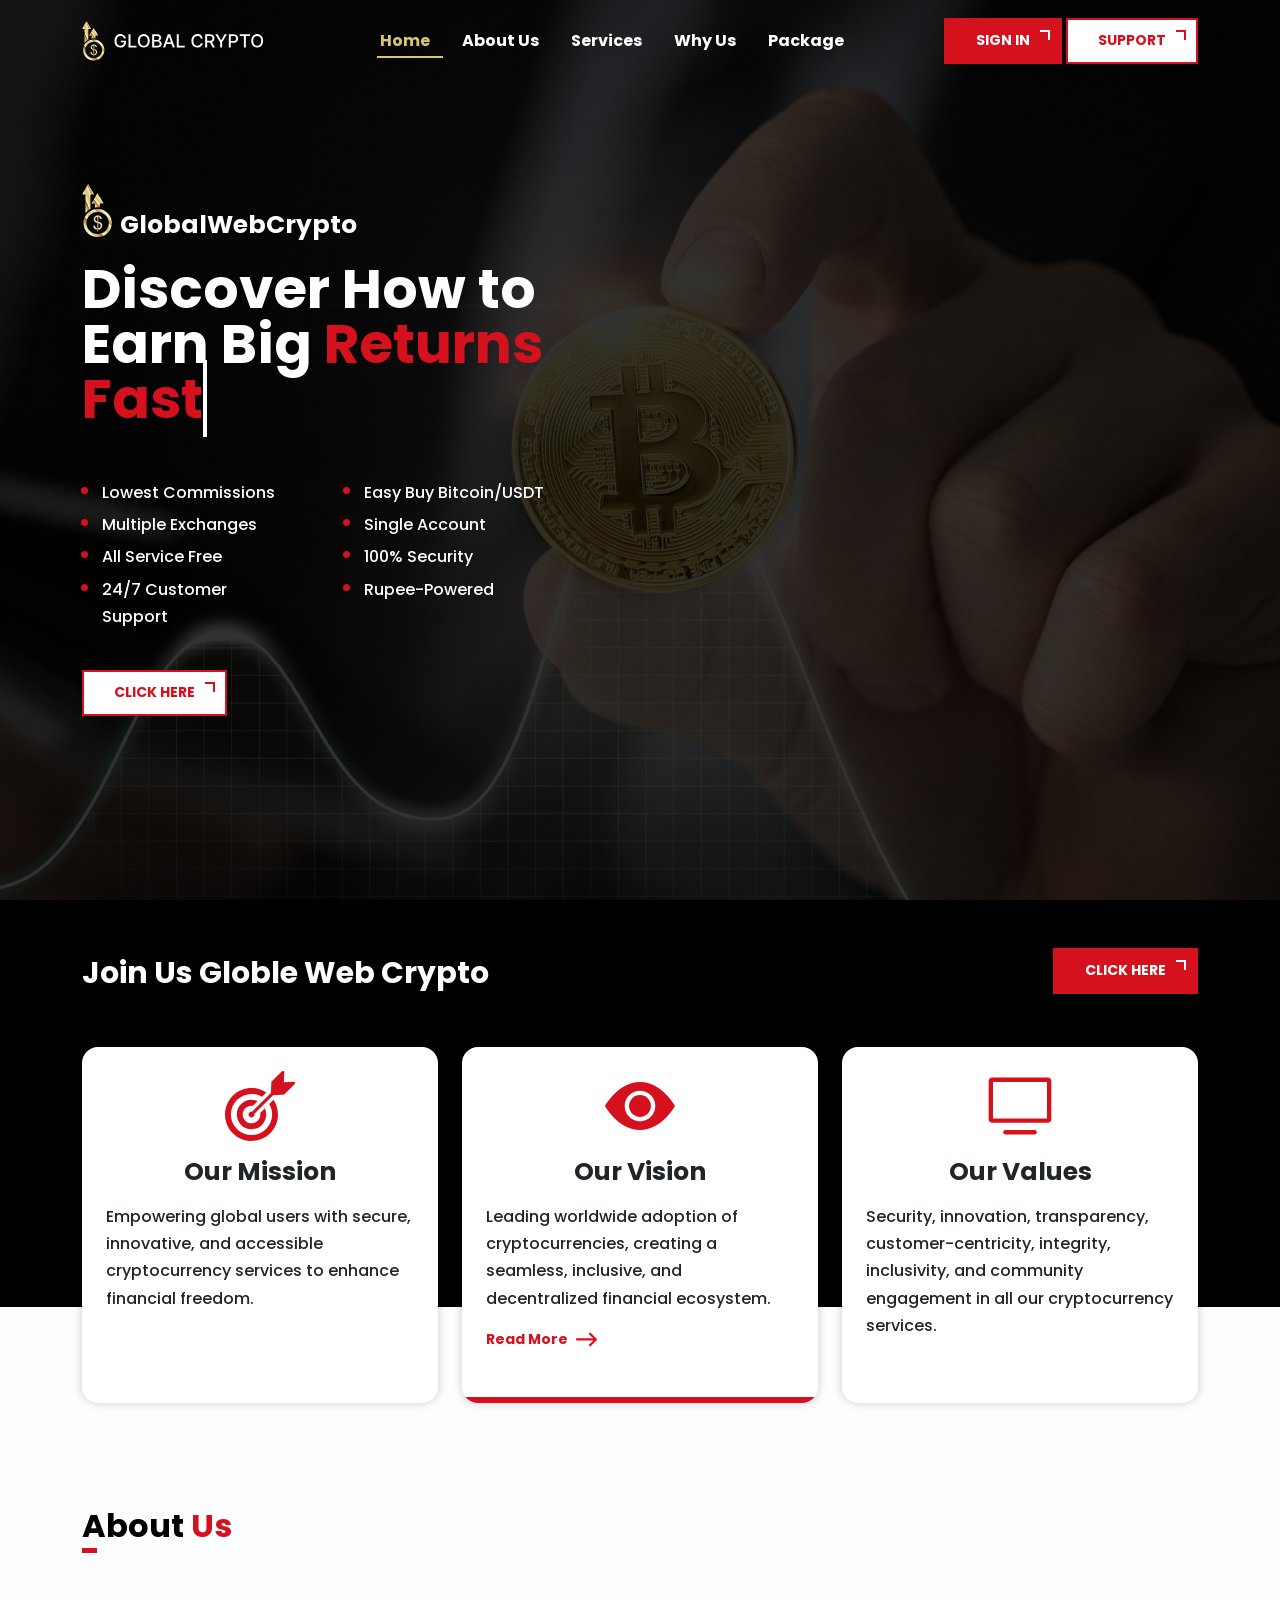
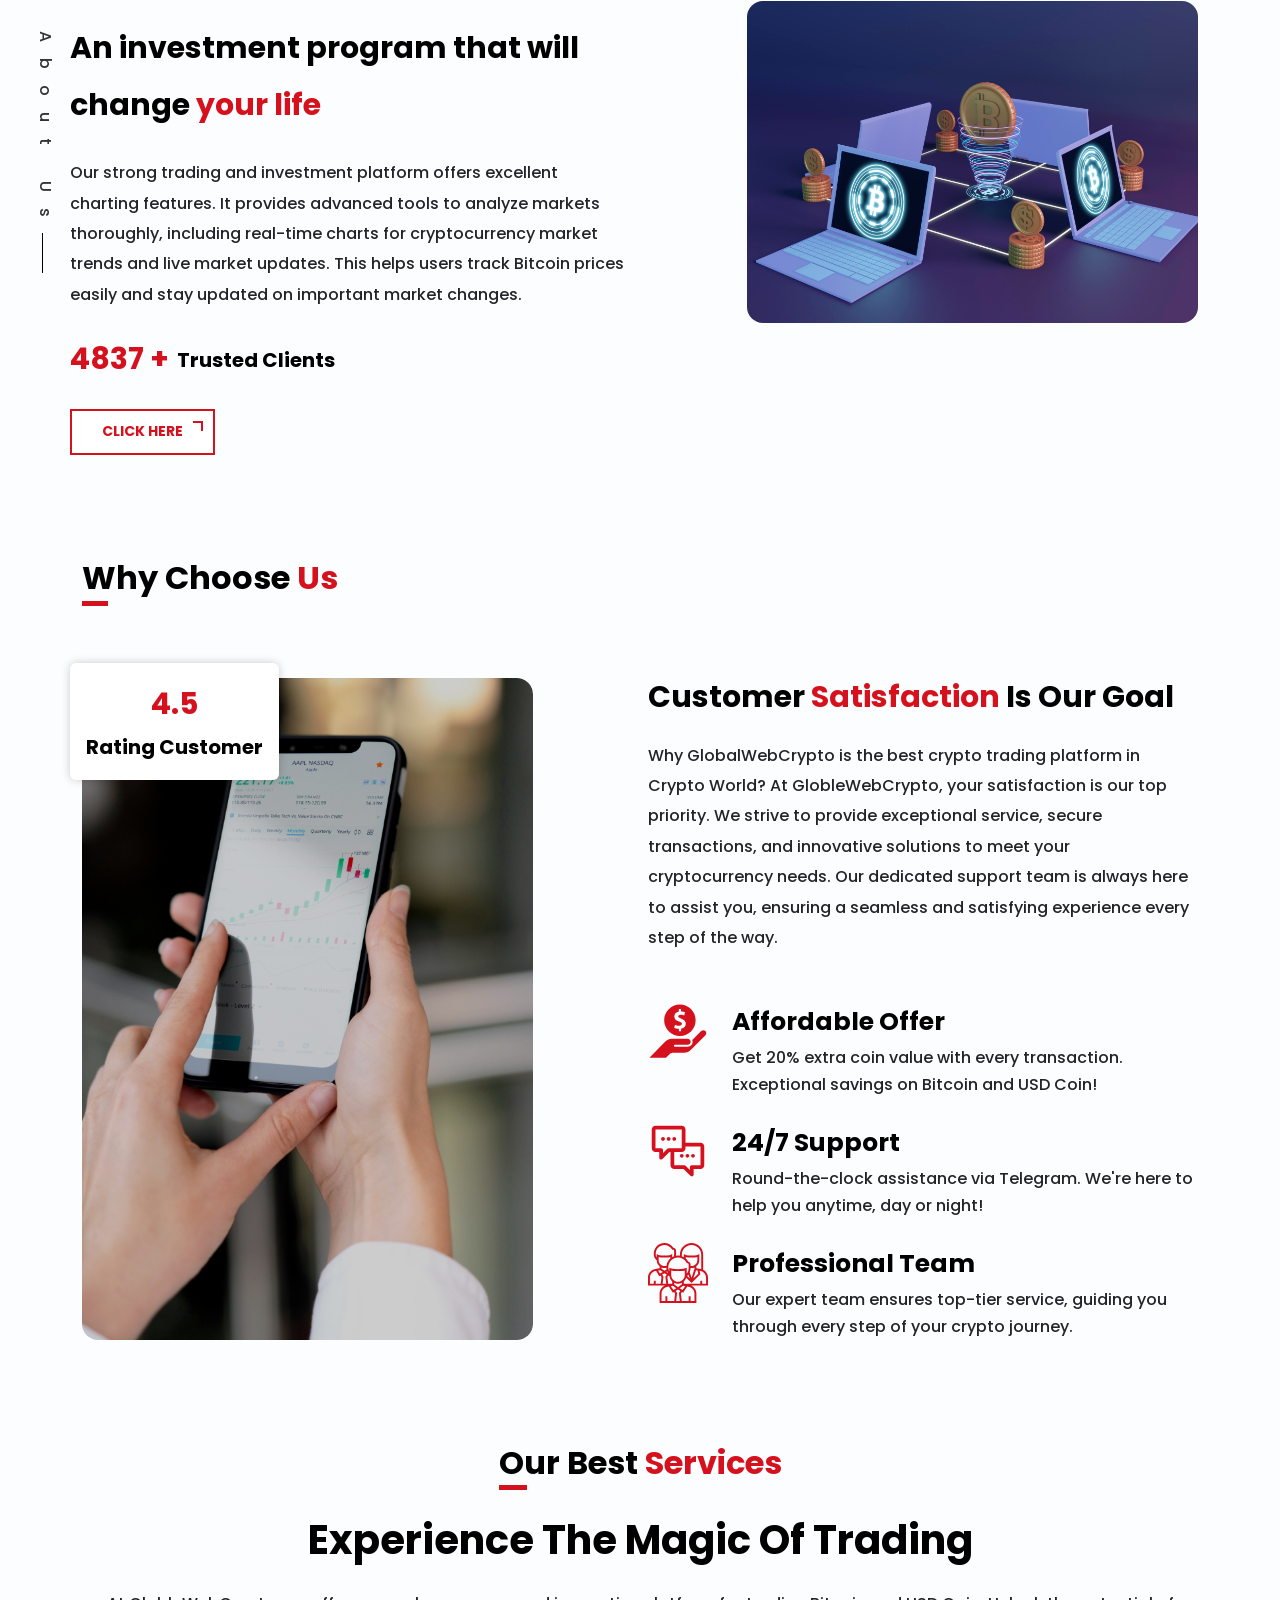
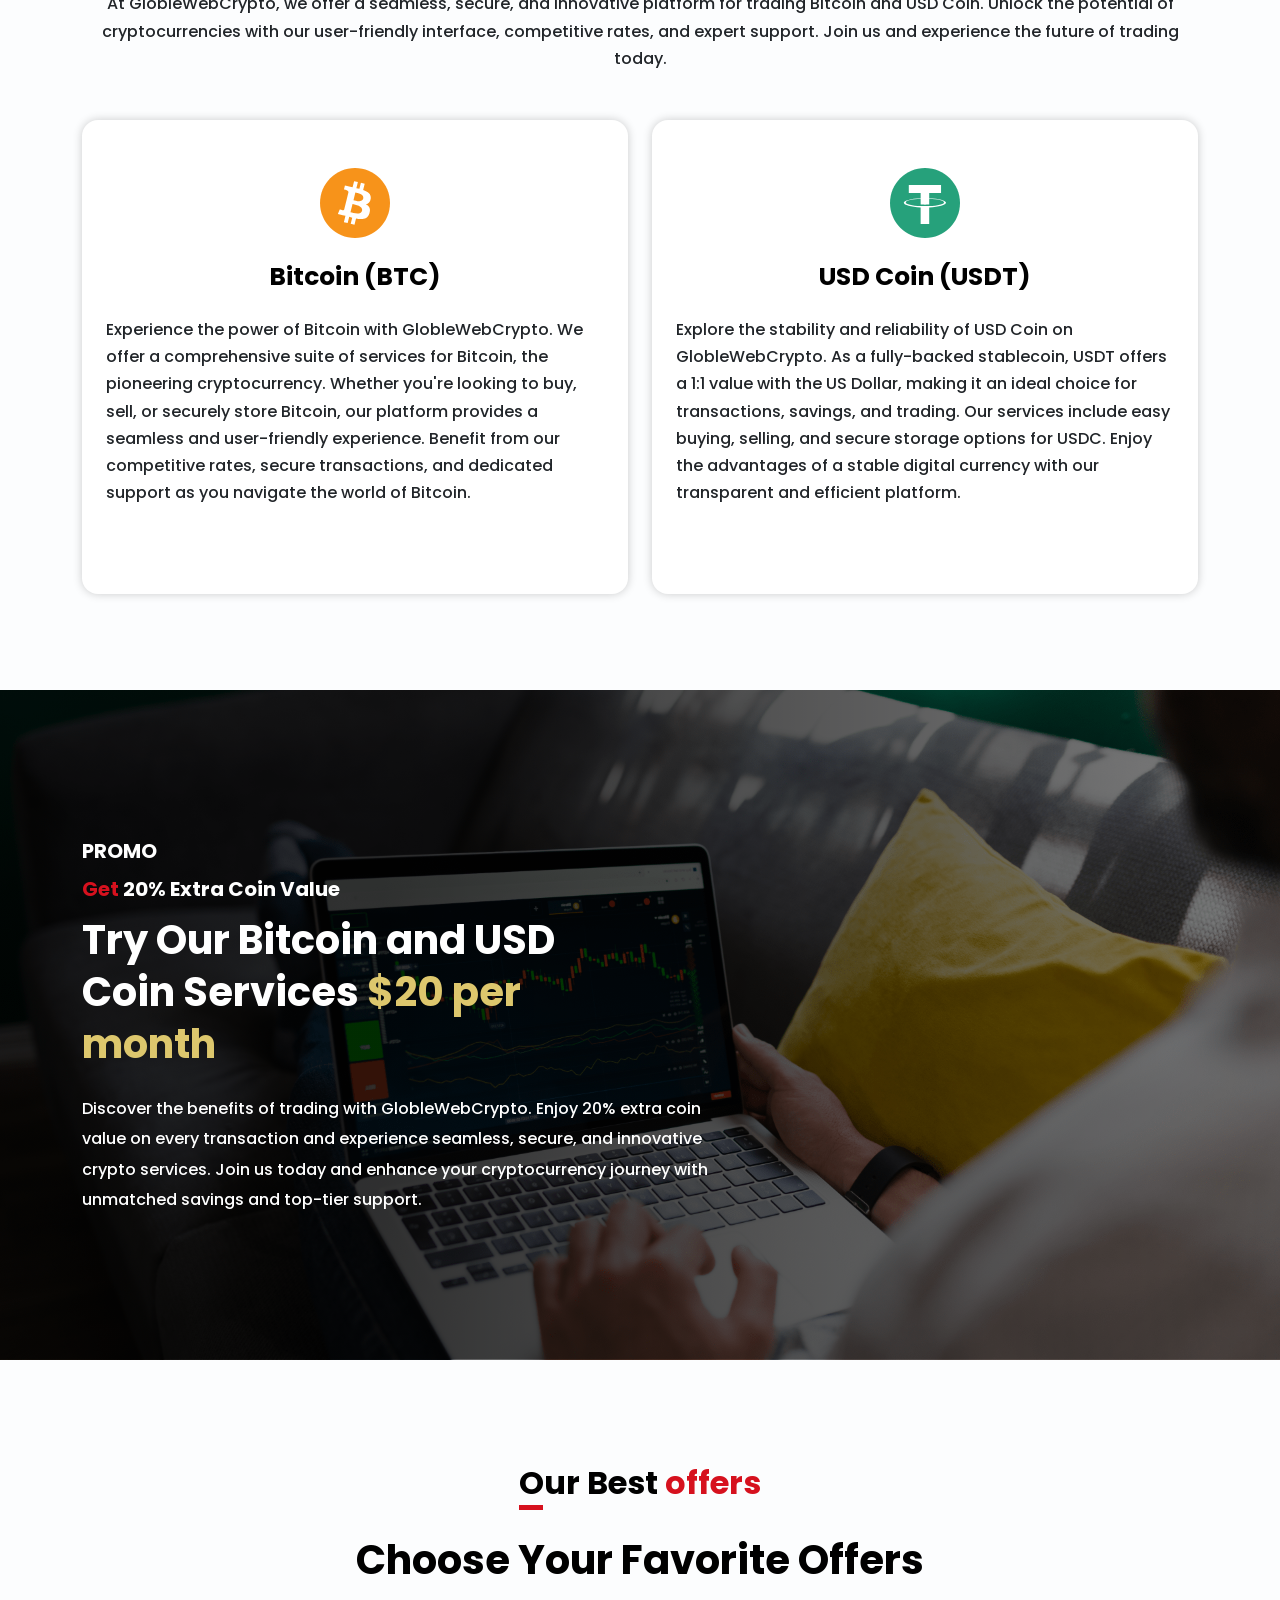
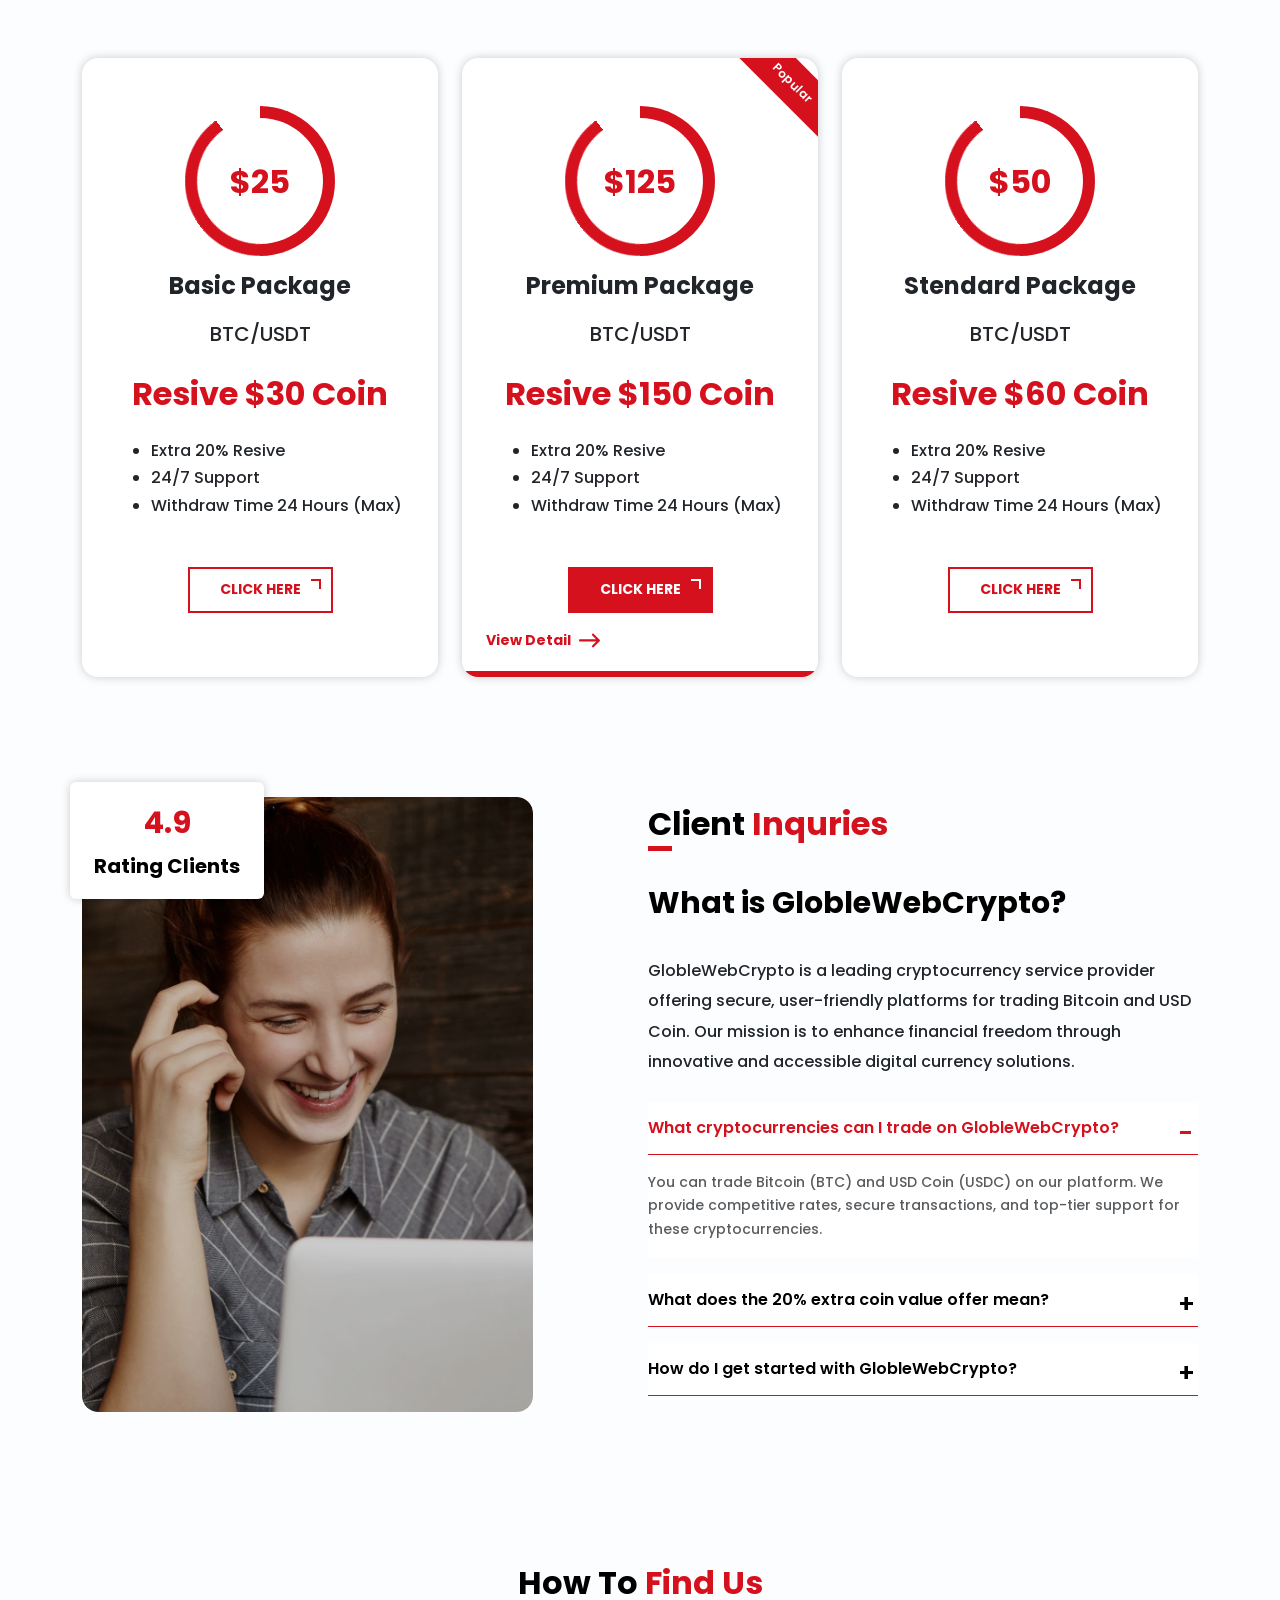
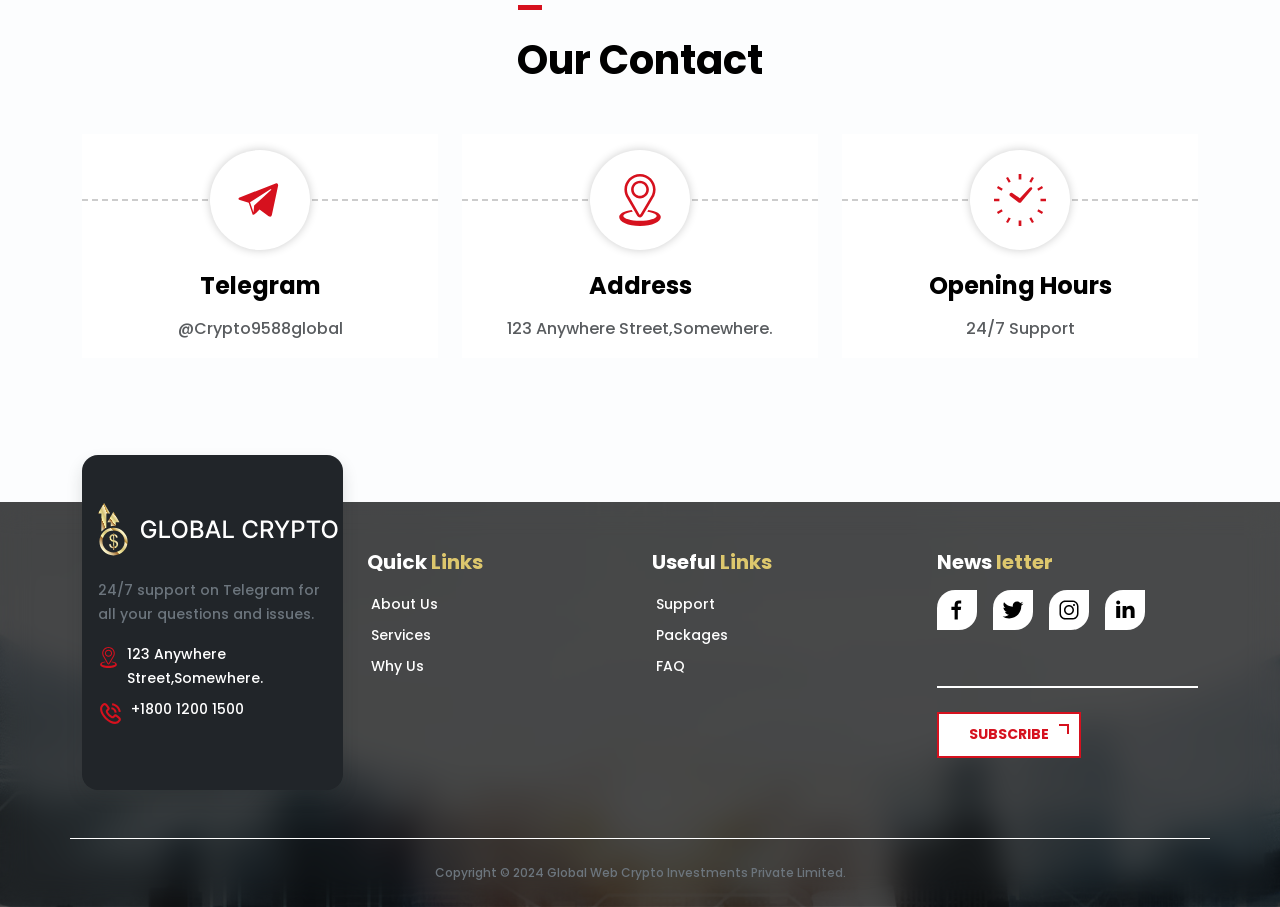
==== commit 76e99fd7: "copyright change" ====
--- a/index.html
+++ b/index.html
@@ -575,8 +575,7 @@
                     </div>
                 </div>
                 <div class="row py-4 mt-5 gap-2 copyright">
-                    <div class="fs-12 text-secondary col text-sm-start text-center">Broadband & Internet Service Provider</div>
-                    <div class="fs-12 text-secondary col-sm-auto text-sm-end text-center">Copyright © 2023 All rights reserved.</div>
+                    <div class="fs-12 text-secondary col-12 text-center">Copyright © 2024 Global Web Crypto Investments Private Limited.</div>
                 </div>
             </div>
         </div>
